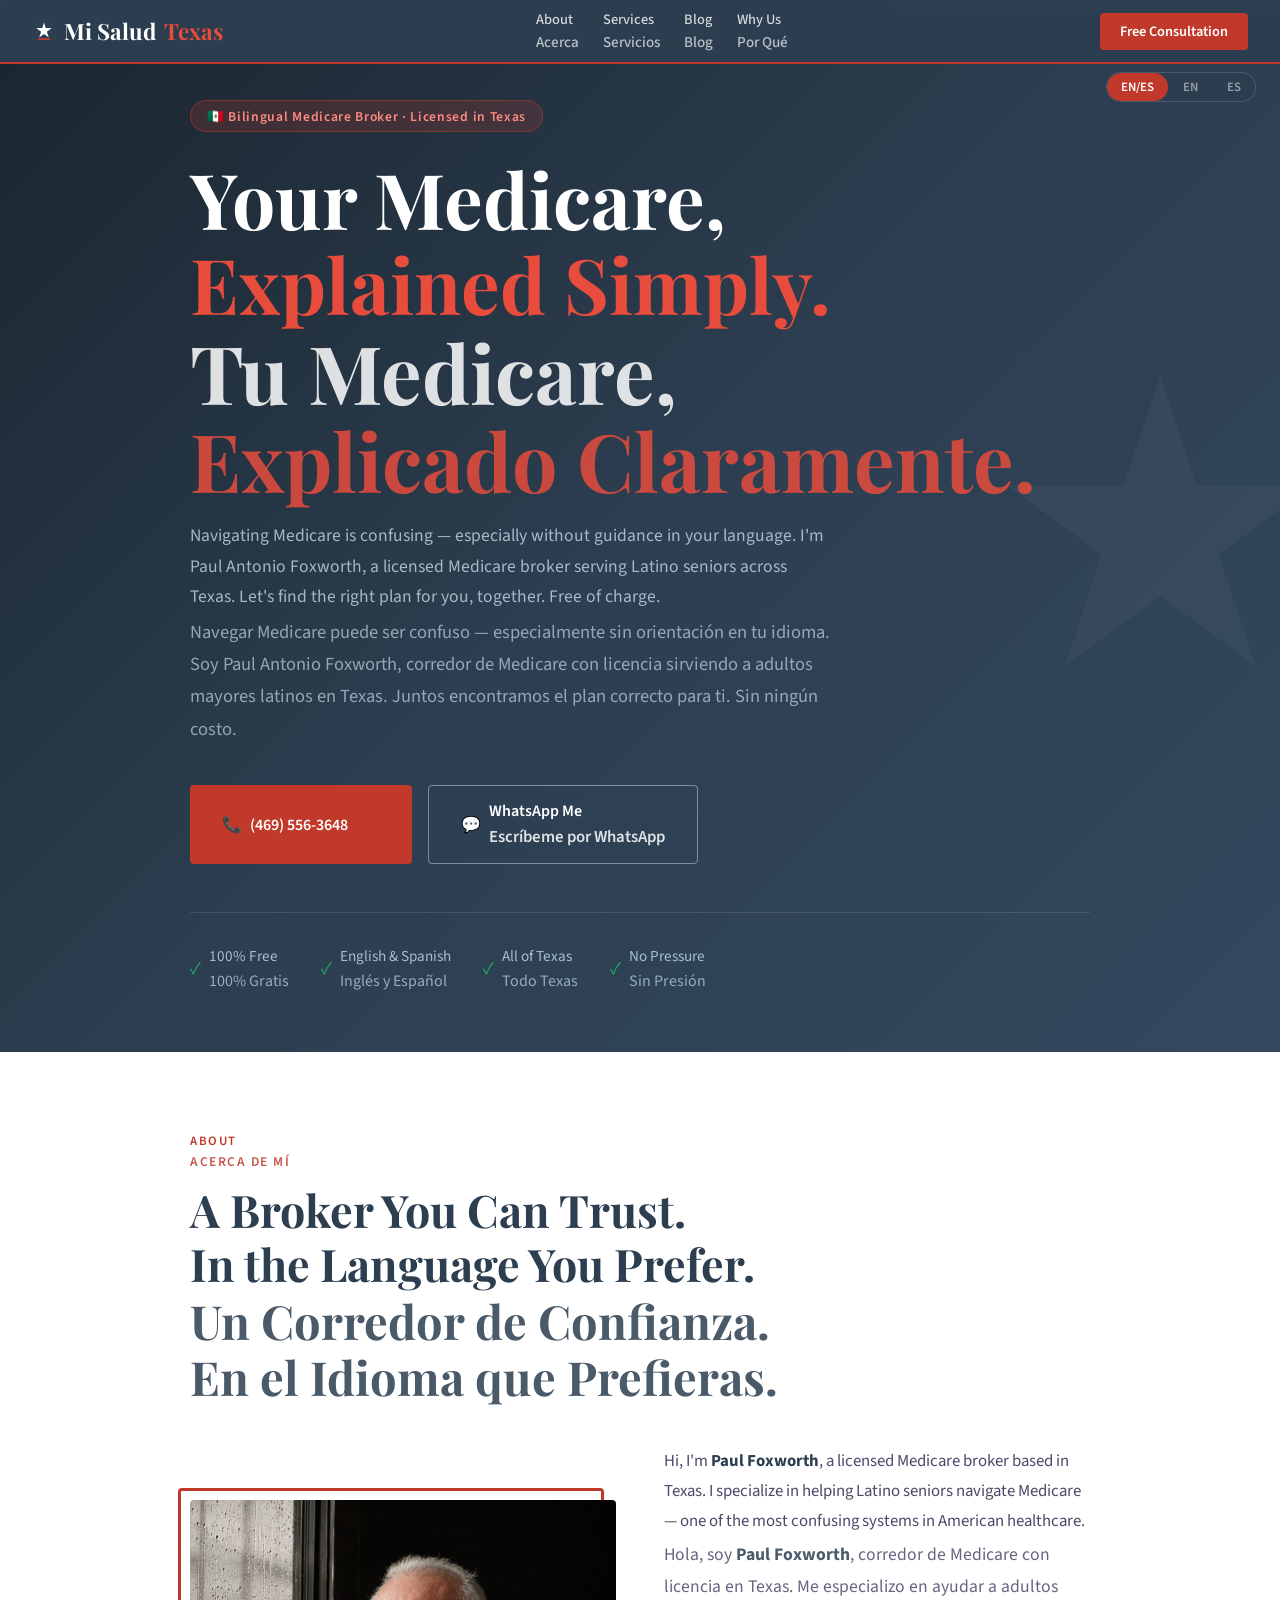
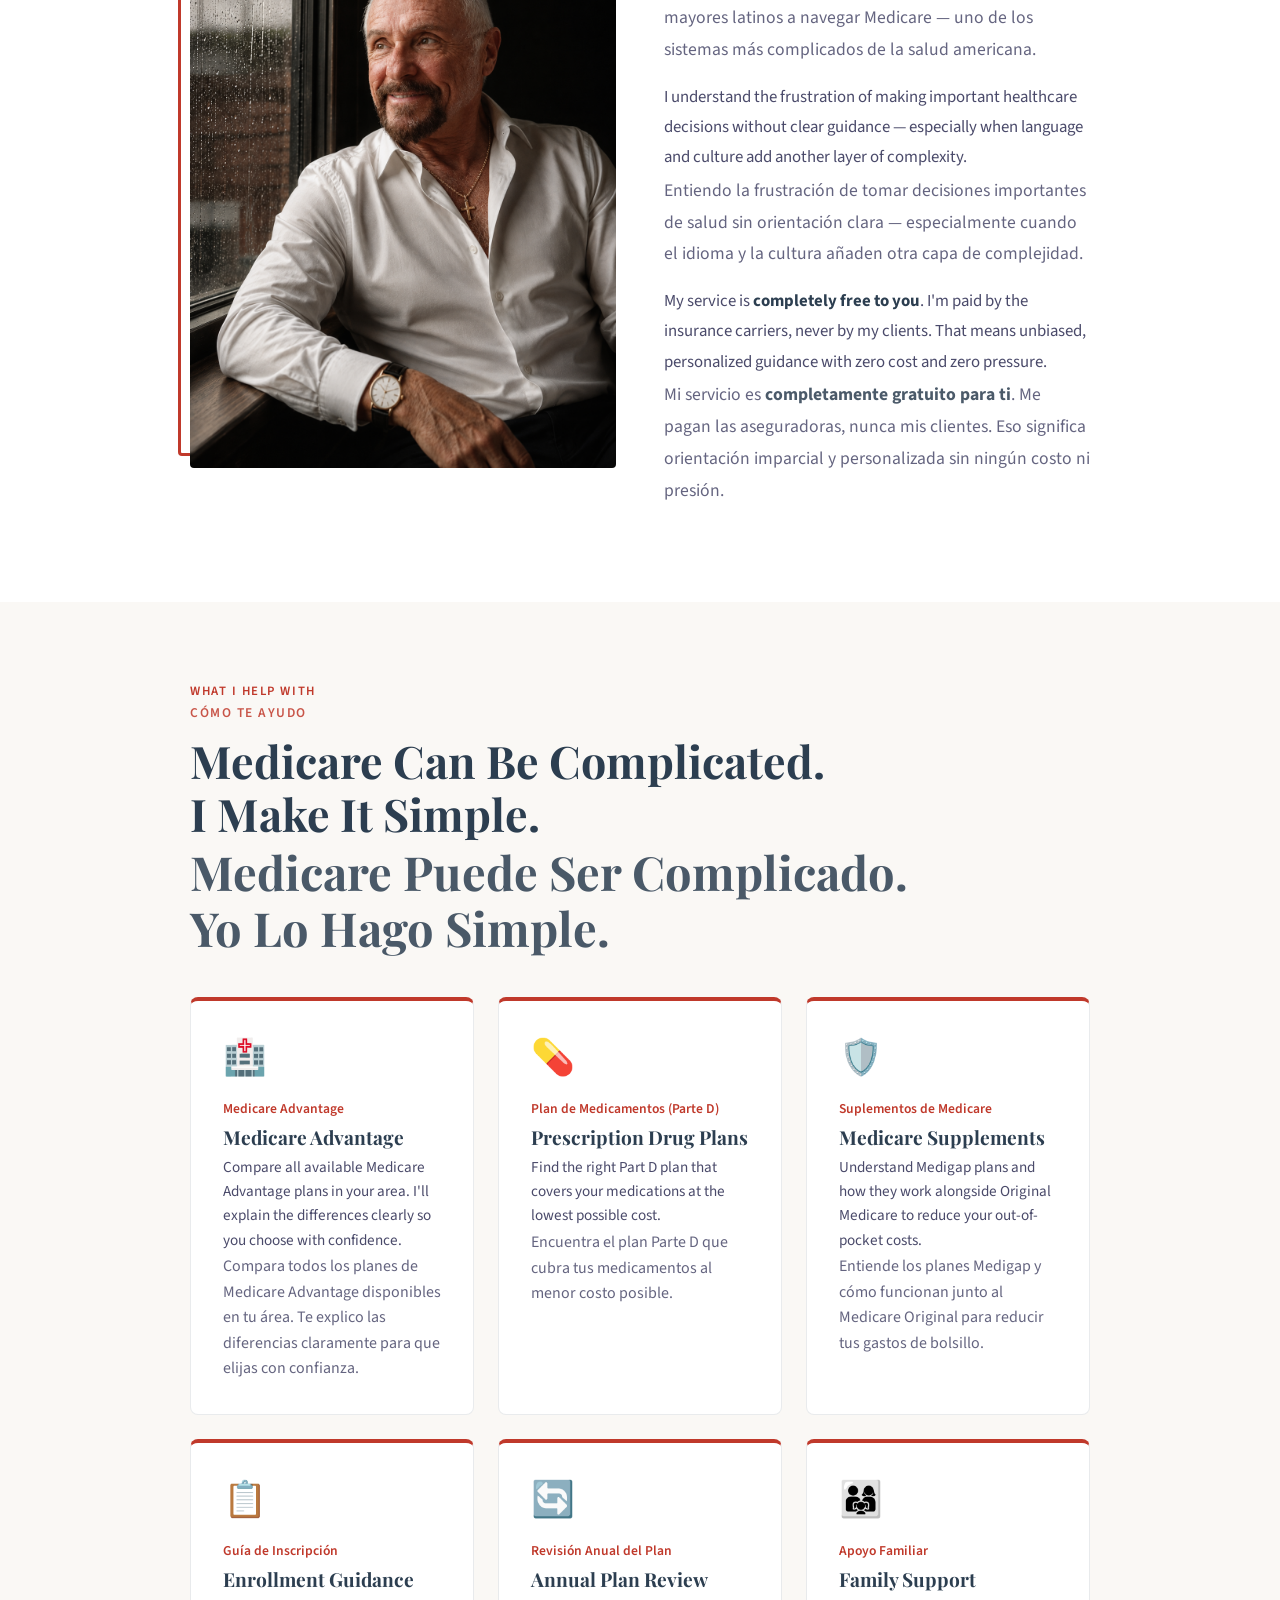
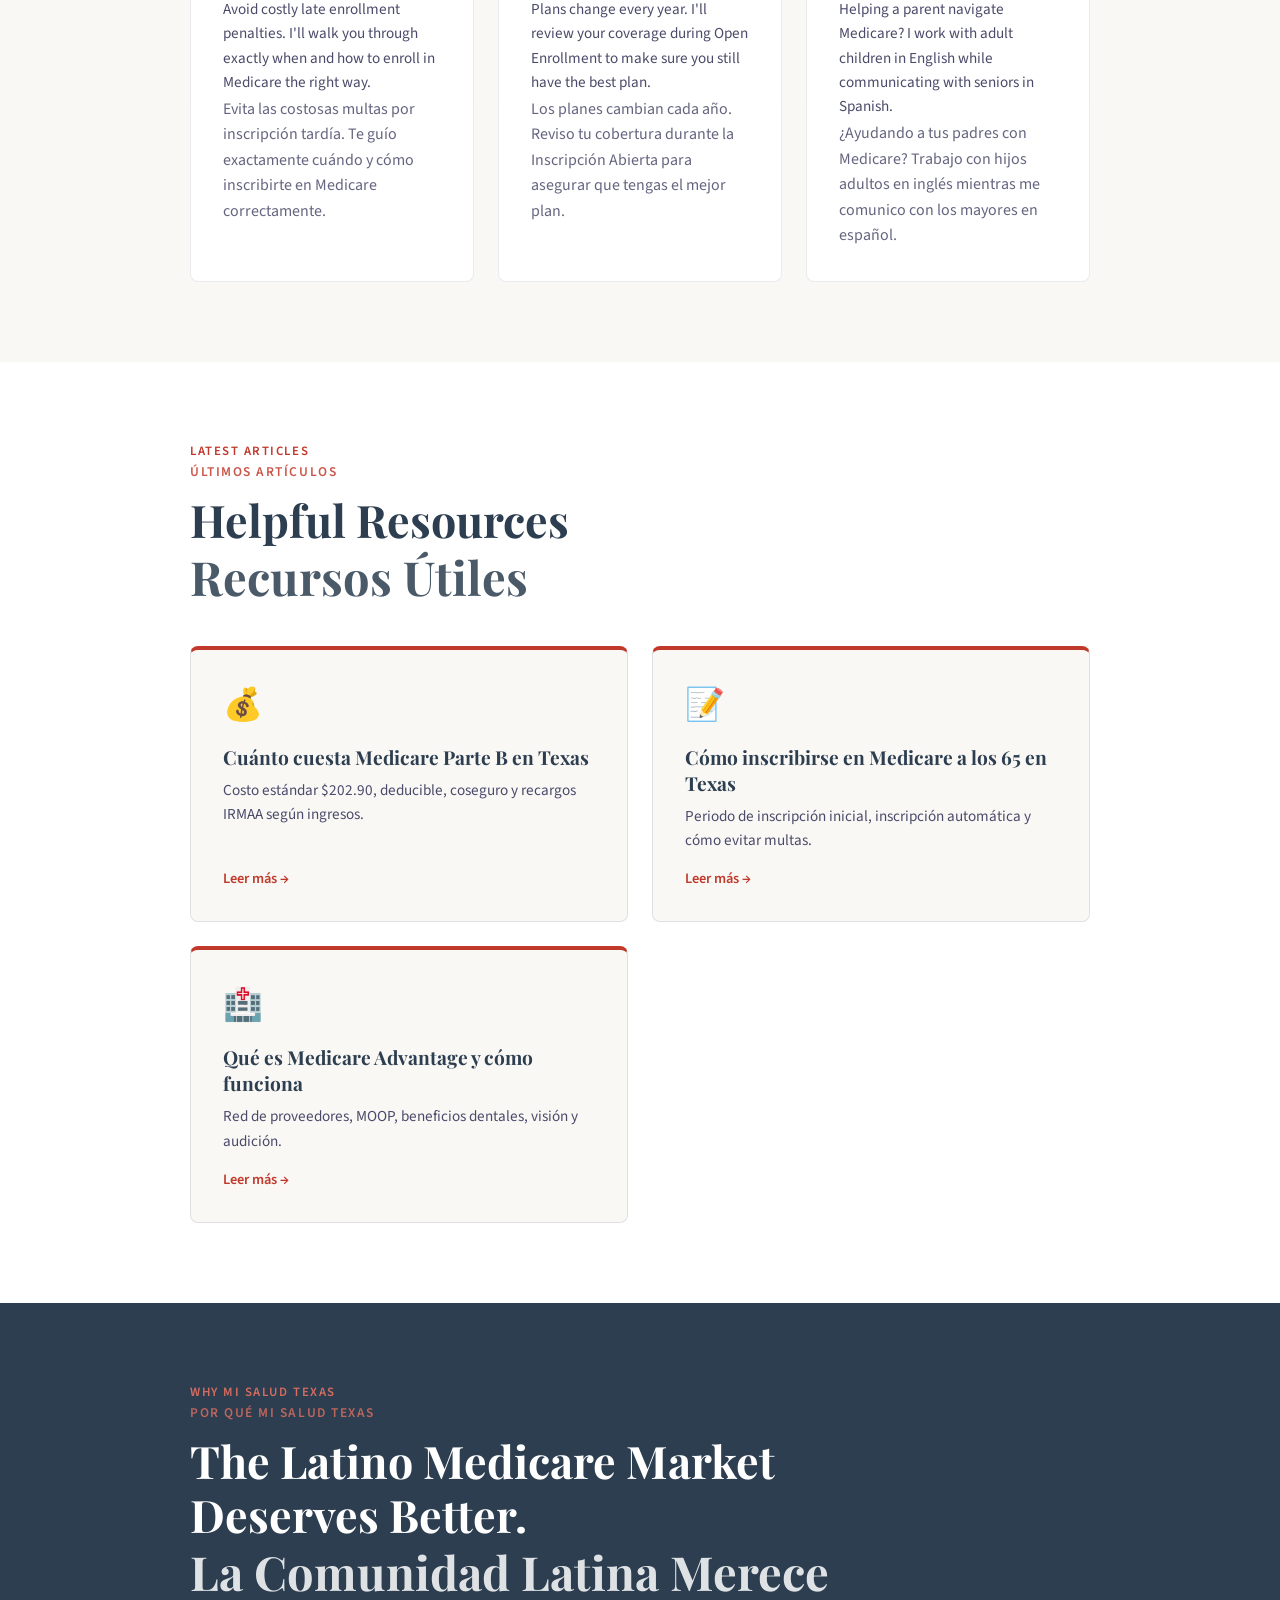
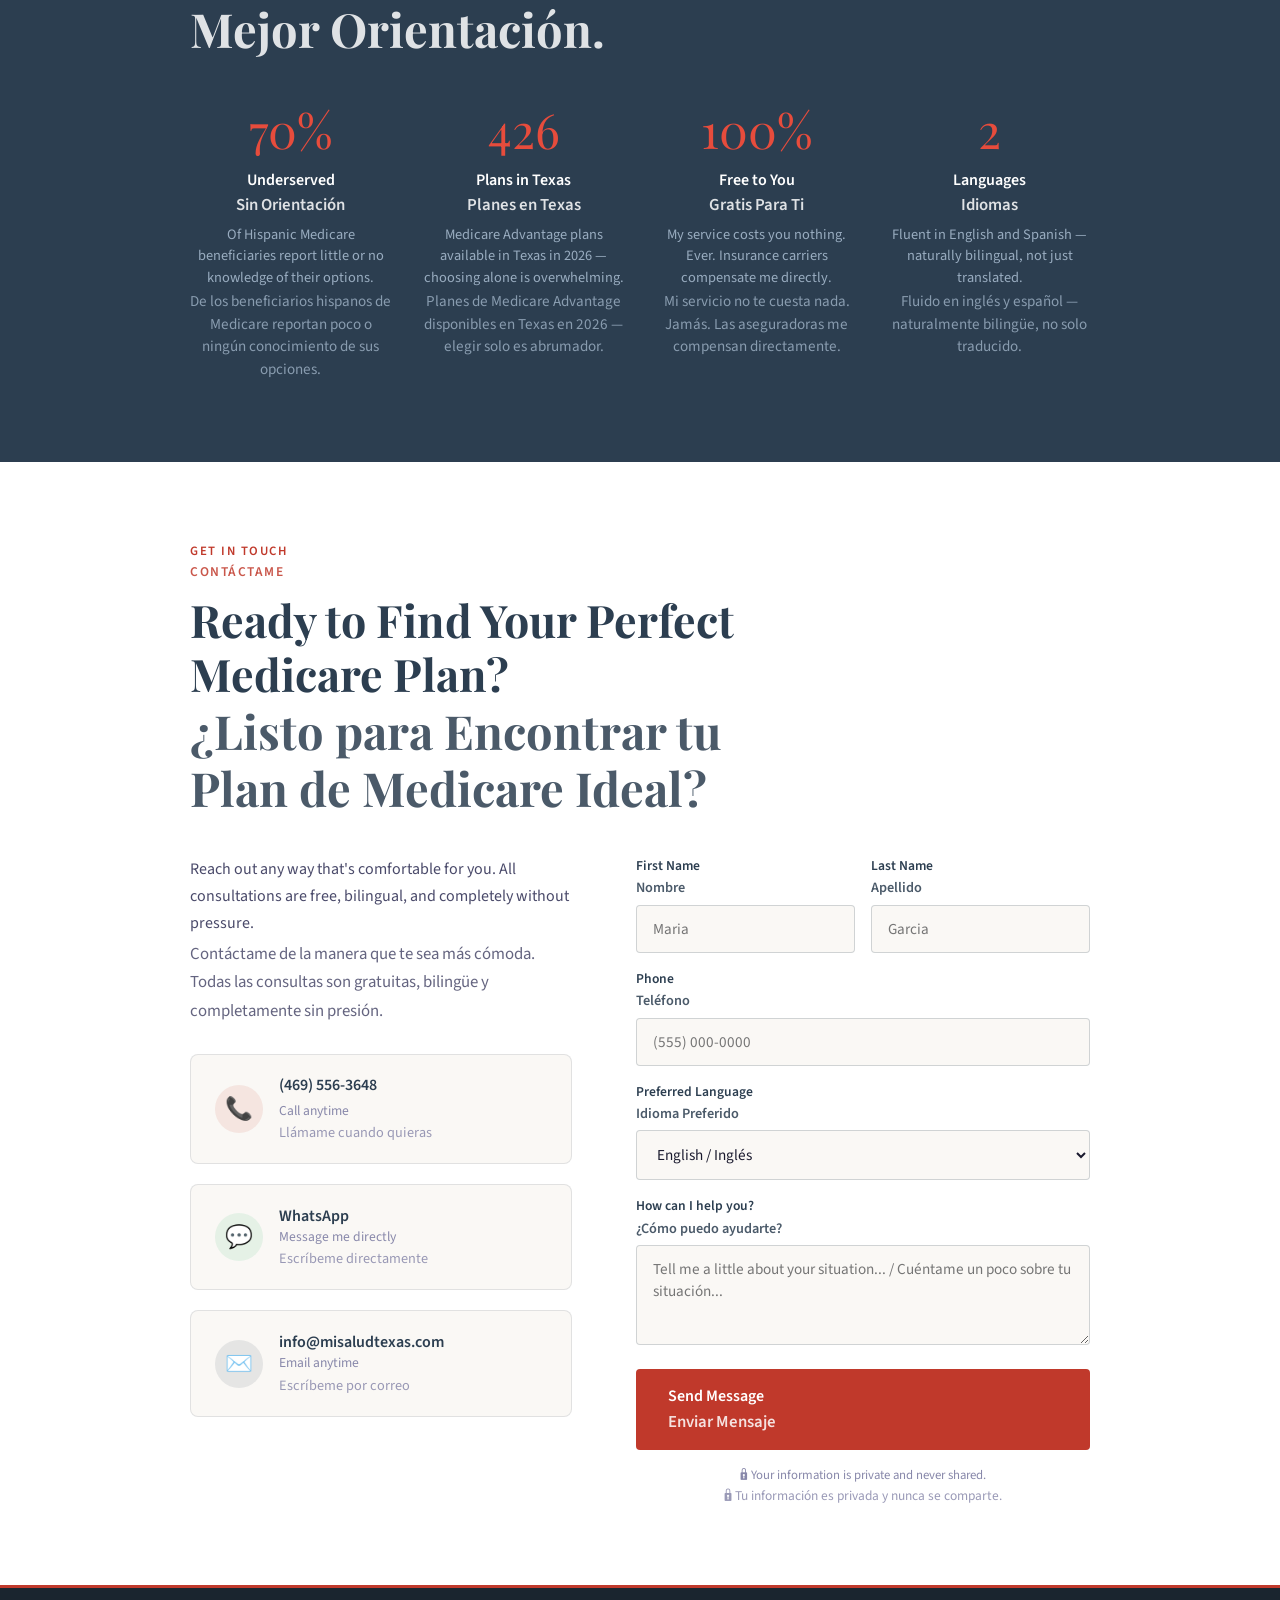
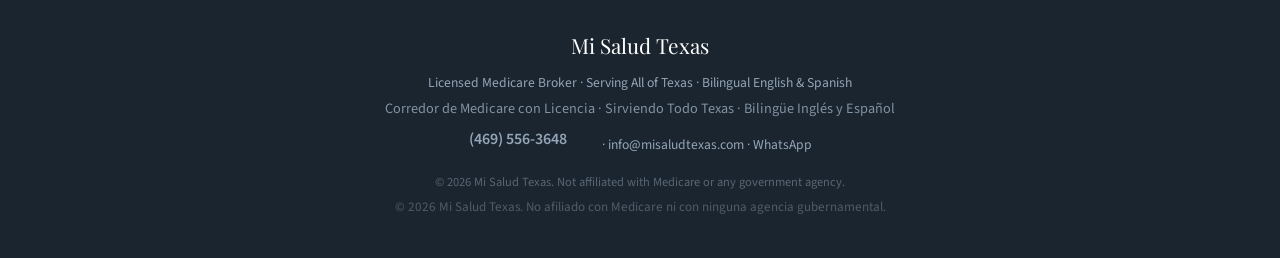
==== index.html @ 1146916f "Add files via upload" ====
<!DOCTYPE html>
<html lang="en">
<head>
<!-- Google tag (gtag.js) -->
<script async src="https://www.googletagmanager.com/gtag/js?id=G-R4K3GFSDMK"></script>
<script>
  window.dataLayer = window.dataLayer || [];
  function gtag(){dataLayer.push(arguments);}
  gtag('js', new Date());
  gtag('config', 'G-R4K3GFSDMK');
</script>
<meta charset="UTF-8"/>
<meta name="viewport" content="width=device-width, initial-scale=1.0"/>
<title>Mi Salud Texas | Licensed Medicare Broker | Bilingual</title>
<meta name="description" content="Licensed Medicare broker serving Latino seniors across Texas. Free consultations in English and Spanish. Tu guía de Medicare en Texas. Read our blog for Medicare guides."/>
<link rel="icon" type="image/svg+xml" href="data:image/svg+xml,<svg xmlns='http://www.w3.org/2000/svg' viewBox='0 0 100 100'><rect width='100' height='100' rx='20' fill='%232C3E50'/><path d='M50 15 L57 38 L82 38 L62 53 L70 77 L50 62 L30 77 L38 53 L18 38 L43 38 Z' fill='white'/><rect x='25' y='80' width='50' height='8' rx='2' fill='%23C0392B'/></svg>">
<link rel="preconnect" href="https://fonts.googleapis.com"/>
<link rel="preconnect" href="https://fonts.gstatic.com" crossorigin/>
<link href="https://fonts.googleapis.com/css2?family=Playfair+Display:wght@700;900&family=Source+Sans+3:wght@300;400;600&display=swap" rel="stylesheet"/>
<style>
  :root {
    --charcoal: #2C3E50;
    --charcoal-dark: #1a252f;
    --charcoal-mid: #34495e;
    --red: #C0392B;
    --red-light: #e74c3c;
    --cream: #FAF8F5;
    --white: #ffffff;
    --text-dark: #1a1a2e;
    --text-mid: #4a4a6a;
    --text-light: #8888aa;
    --green-check: #27ae60;
  }
  * { margin: 0; padding: 0; box-sizing: border-box; }
  html { scroll-behavior: smooth; }
  body { font-family: 'Source Sans 3', sans-serif; background: var(--cream); color: var(--text-dark); overflow-x: hidden; }

  /* LANG TOGGLE */
  .lang-toggle {
    position: fixed; top: 72px; right: 1.5rem; z-index: 99;
    display: flex; background: rgba(44,62,80,0.95); border-radius: 20px;
    overflow: hidden; border: 1px solid rgba(255,255,255,0.15);
  }
  .lang-btn {
    padding: 0.3rem 0.9rem; font-size: 0.8rem; font-weight: 600;
    cursor: pointer; border: none; background: transparent;
    color: rgba(255,255,255,0.5); transition: all 0.2s; font-family: 'Source Sans 3', sans-serif;
  }
  .lang-btn.active { background: var(--red); color: white; border-radius: 20px; }

  /* NAV */
  nav {
    position: fixed; top: 0; left: 0; right: 0; z-index: 100;
    background: rgba(44,62,80,0.97); backdrop-filter: blur(10px);
    padding: 0 2rem; display: flex; align-items: center; justify-content: space-between;
    height: 64px; border-bottom: 2px solid var(--red);
  }
  .nav-brand { font-family: 'Playfair Display', serif; color: var(--white); font-size: 1.4rem; font-weight: 700; text-decoration: none; display: flex; align-items: center; gap: 0.5rem; }
  .nav-brand span { color: var(--red-light); }
  .nav-links { display: flex; gap: 1.5rem; align-items: center; }
  .nav-link { color: rgba(255,255,255,0.8); text-decoration: none; font-size: 0.9rem; font-weight: 500; transition: color 0.2s; }
  .nav-link:hover { color: white; }
  .nav-cta { background: var(--red); color: white; padding: 0.5rem 1.25rem; border-radius: 4px; text-decoration: none; font-weight: 600; font-size: 0.9rem; transition: background 0.2s; }
  .nav-cta:hover { background: var(--red-light); }

  /* BILINGUAL PAIRS - Spanish larger & lighter */
  .bi { display: flex; flex-direction: column; gap: 0.15rem; }
  .bi .en { color: inherit; }
  .bi .es { 
    color: inherit; 
    font-style: normal; 
    font-size: 1.05em;   /* One size larger */
    opacity: 0.85;        /* One shade lighter, not too faded */
  }
  body.spanish .bi .en { display: none; }
  body.spanish .bi .es { opacity: 1; font-style: normal; font-size: 1.05em; }
  body.english .bi .es { display: none; }

  /* HERO */
  .hero {
    min-height: 100vh;
    background: linear-gradient(135deg, var(--charcoal-dark) 0%, var(--charcoal) 50%, var(--charcoal-mid) 100%);
    display: flex; align-items: center; padding: 100px 2rem 60px; position: relative; overflow: hidden;
  }
  .hero::before { content: '★'; position: absolute; font-size: 400px; color: rgba(255,255,255,0.03); right: -60px; top: 50%; transform: translateY(-50%); font-family: serif; pointer-events: none; }
  .hero::after { content: ''; position: absolute; top: 0; left: 0; right: 0; height: 4px; background: var(--red); }
  .hero-inner { max-width: 900px; margin: 0 auto; width: 100%; }
  .hero-badge { display: inline-block; background: rgba(192,57,43,0.2); border: 1px solid rgba(192,57,43,0.5); color: #ff8a80; padding: 0.35rem 1rem; border-radius: 20px; font-size: 0.85rem; font-weight: 600; letter-spacing: 0.05em; margin-bottom: 1.5rem; }
  .hero h1 { font-family: 'Playfair Display', serif; font-size: clamp(2.8rem, 6vw, 5rem); color: var(--white); line-height: 1.1; margin-bottom: 1rem; }
  .hero h1 span { color: var(--red-light); }
  .hero-desc { font-size: 1.1rem; color: rgba(200,215,230,0.8); max-width: 640px; line-height: 1.75; margin-bottom: 2.5rem; }
  .hero-actions { display: flex; gap: 1rem; flex-wrap: wrap; }
  .btn-primary { background: var(--red); color: white; padding: 0.9rem 2rem; border-radius: 4px; text-decoration: none; font-weight: 600; font-size: 1rem; transition: all 0.2s; display: inline-flex; align-items: center; gap: 0.5rem; }
  .btn-primary:hover { background: var(--red-light); transform: translateY(-2px); }
  .btn-secondary { background: transparent; color: white; padding: 0.9rem 2rem; border-radius: 4px; text-decoration: none; font-weight: 600; font-size: 1rem; border: 1.5px solid rgba(255,255,255,0.4); transition: all 0.2s; display: inline-flex; align-items: center; gap: 0.5rem; }
  .btn-secondary:hover { border-color: white; background: rgba(255,255,255,0.08); }
  .hero-trust { display: flex; gap: 2rem; flex-wrap: wrap; margin-top: 3rem; padding-top: 2rem; border-top: 1px solid rgba(255,255,255,0.1); }
  .hero-trust-item { display: flex; align-items: center; gap: 0.5rem; color: rgba(200,220,240,0.8); font-size: 0.95rem; }
  .hero-trust-item .check { color: var(--green-check); font-size: 1.1rem; }

  /* SECTIONS */
  .about { background: var(--white); padding: 5rem 2rem; }
  .services { background: var(--cream); padding: 5rem 2rem; }
  .blog { background: var(--white); padding: 5rem 2rem; }
  .why { background: var(--charcoal); padding: 5rem 2rem; color: white; }
  .contact { background: var(--white); padding: 5rem 2rem; }
  .section-inner { max-width: 900px; margin: 0 auto; }
  .section-label { font-size: 0.8rem; font-weight: 600; letter-spacing: 0.12em; color: var(--red); text-transform: uppercase; margin-bottom: 0.75rem; }
  .section-title { font-family: 'Playfair Display', serif; font-size: clamp(1.8rem, 4vw, 2.8rem); color: var(--charcoal); margin-bottom: 1.25rem; line-height: 1.2; }
  .why .section-title { color: white; }

  /* ABOUT GRID */
  .about-grid { display: grid; grid-template-columns: 1fr 1fr; gap: 3rem; margin-top: 2.5rem; align-items: center; }
  .about-photo-wrap { position: relative; }
  .about-photo-wrap::before { content: ''; position: absolute; top: -12px; left: -12px; right: 12px; bottom: 12px; border: 3px solid var(--red); border-radius: 4px; z-index: 0; }
  .about-photo { width: 100%; border-radius: 4px; display: block; position: relative; z-index: 1; object-fit: cover; }
  .about-text p { color: var(--text-mid); line-height: 1.8; font-size: 1.05rem; margin-bottom: 1rem; }
  .about-text strong { color: var(--charcoal); }

  /* SERVICES GRID */
  .services-grid { display: grid; grid-template-columns: repeat(auto-fit, minmax(260px, 1fr)); gap: 1.5rem; margin-top: 2.5rem; }
  .service-card { background: var(--white); border-radius: 8px; padding: 2rem; border: 1px solid rgba(44,62,80,0.1); border-top: 4px solid var(--red); transition: transform 0.2s, box-shadow 0.2s; }
  .service-card:hover { transform: translateY(-4px); box-shadow: 0 12px 32px rgba(44,62,80,0.12); }
  .service-icon { font-size: 2.2rem; margin-bottom: 1rem; }
  .service-card h3 { font-family: 'Playfair Display', serif; color: var(--charcoal); font-size: 1.2rem; margin-bottom: 0.3rem; }
  .service-card h3 .es-title { display: block; font-size: 0.85rem; color: var(--red); font-family: 'Source Sans 3', sans-serif; font-weight: 600; font-style: normal; margin-bottom: 0.4rem; }
  .service-card p { color: var(--text-mid); font-size: 0.95rem; line-height: 1.6; }

  /* BLOG GRID */
  .blog-grid { display: grid; grid-template-columns: repeat(auto-fit, minmax(300px, 1fr)); gap: 1.5rem; margin-top: 2.5rem; }
  .blog-card { background: var(--cream); border-radius: 8px; padding: 2rem; border: 1px solid rgba(44,62,80,0.12); border-top: 4px solid var(--red); text-decoration: none; color: var(--text-dark); transition: all 0.2s; display: flex; flex-direction: column; }
  .blog-card:hover { transform: translateY(-4px); box-shadow: 0 12px 32px rgba(44,62,80,0.12); border-top-color: var(--red-light); }
  .blog-card-icon { font-size: 2rem; margin-bottom: 1rem; }
  .blog-card h3 { font-family: 'Playfair Display', serif; color: var(--charcoal); font-size: 1.2rem; margin-bottom: 0.5rem; }
  .blog-card p { color: var(--text-mid); font-size: 0.95rem; line-height: 1.6; flex-grow: 1; }
  .blog-read-more { color: var(--red); font-weight: 600; font-size: 0.9rem; margin-top: 1rem; }

  /* WHY GRID */
  .why-grid { display: grid; grid-template-columns: repeat(auto-fit, minmax(200px, 1fr)); gap: 2rem; margin-top: 2.5rem; }
  .why-item { text-align: center; }
  .why-num { font-family: 'Playfair Display', serif; font-size: 3rem; color: var(--red-light); display: block; margin-bottom: 0.5rem; }
  .why-item h4 { font-size: 1rem; font-weight: 600; margin-bottom: 0.4rem; }
  .why-item p { font-size: 0.9rem; color: rgba(200,220,240,0.7); line-height: 1.5; }

  /* CONTACT */
  .contact-grid { display: grid; grid-template-columns: 1fr 1fr; gap: 4rem; margin-top: 2.5rem; align-items: start; }
  .contact-methods { display: flex; flex-direction: column; gap: 1.25rem; }
  .contact-method { display: flex; align-items: center; gap: 1rem; padding: 1.25rem 1.5rem; border-radius: 8px; border: 1px solid rgba(44,62,80,0.12); text-decoration: none; color: var(--text-dark); transition: all 0.2s; background: var(--cream); }
  .contact-method:hover { border-color: var(--red); background: white; transform: translateX(4px); }
  .contact-method-icon { width: 48px; height: 48px; border-radius: 50%; display: flex; align-items: center; justify-content: center; font-size: 1.4rem; flex-shrink: 0; }
  .icon-phone { background: rgba(192,57,43,0.1); }
  .icon-whatsapp { background: rgba(39,174,96,0.1); }
  .icon-email { background: rgba(44,62,80,0.1); }
  .contact-method-text strong { display: block; font-weight: 600; font-size: 1rem; color: var(--charcoal); }
  .contact-method-text span { font-size: 0.85rem; color: var(--text-light); }
  .contact-form { display: flex; flex-direction: column; gap: 1rem; }
  .form-row { display: grid; grid-template-columns: 1fr 1fr; gap: 1rem; }
  .form-group { display: flex; flex-direction: column; gap: 0.4rem; }
  .form-group label { font-size: 0.85rem; font-weight: 600; color: var(--charcoal); }
  .form-group input, .form-group select, .form-group textarea { padding: 0.75rem 1rem; border: 1.5px solid rgba(44,62,80,0.2); border-radius: 4px; font-family: 'Source Sans 3', sans-serif; font-size: 0.95rem; color: var(--text-dark); background: var(--cream); transition: border-color 0.2s; outline: none; }
  .form-group input:focus, .form-group select:focus, .form-group textarea:focus { border-color: var(--red); background: white; }
  .form-group textarea { resize: vertical; min-height: 100px; }
  .form-submit { background: var(--red); color: white; border: none; padding: 1rem 2rem; border-radius: 4px; font-family: 'Source Sans 3', sans-serif; font-size: 1rem; font-weight: 600; cursor: pointer; transition: background 0.2s; margin-top: 0.5rem; }
  .form-submit:hover { background: var(--red-light); }
  .form-note { font-size: 0.8rem; color: var(--text-light); text-align: center; }

  /* FOOTER */
  footer { background: var(--charcoal-dark); color: rgba(200,220,240,0.7); padding: 2.5rem 2rem; text-align: center; border-top: 3px solid var(--red); }
  footer .brand { font-family: 'Playfair Display', serif; color: white; font-size: 1.3rem; margin-bottom: 0.5rem; }
  footer p { font-size: 0.85rem; line-height: 1.7; }
  footer a { color: rgba(200,220,240,0.7); text-decoration: none; }
  footer a:hover { color: white; }

  @media (max-width: 680px) {
    .about-grid, .contact-grid { grid-template-columns: 1fr; }
    .form-row { grid-template-columns: 1fr; }
    .hero-trust { gap: 1rem; }
  }
</style>
</head>
<body class="bilingual">

<nav>
  <a href="#" class="nav-brand">
    <svg width="24" height="24" viewBox="0 0 100 100" fill="none" xmlns="http://www.w3.org/2000/svg">
      <rect width="100" height="100" rx="20" fill="#2C3E50"/>
      <path d="M50 15 L57 38 L82 38 L62 53 L70 77 L50 62 L30 77 L38 53 L18 38 L43 38 Z" fill="white"/>
      <rect x="25" y="80" width="50" height="8" rx="2" fill="#C0392B"/>
    </svg>
    Mi Salud <span>Texas</span>
  </a>
  <div class="nav-links">
    <a href="#about" class="nav-link"><span class="bi"><span class="en">About</span><span class="es">Acerca</span></span></a>
    <a href="#services" class="nav-link"><span class="bi"><span class="en">Services</span><span class="es">Servicios</span></span></a>
    <a href="#blog" class="nav-link"><span class="bi"><span class="en">Blog</span><span class="es">Blog</span></span></a>
    <a href="#why" class="nav-link"><span class="bi"><span class="en">Why Us</span><span class="es">Por Qué</span></span></a>
  </div>
  <a href="#contact" class="nav-cta">
    <span class="en">Free Consultation</span>
    <span class="es" style="display:none">Consulta Gratis</span>
  </a>
</nav>

<div class="lang-toggle">
  <button class="lang-btn active" onclick="setLang('bilingual')">EN/ES</button>
  <button class="lang-btn" onclick="setLang('english')">EN</button>
  <button class="lang-btn" onclick="setLang('spanish')">ES</button>
</div>

<!-- HERO -->
<section class="hero" id="home">
  <div class="hero-inner">
    <div class="hero-badge">🇲🇽 Bilingual Medicare Broker · Licensed in Texas</div>
    <h1>
      <div class="bi">
        <span class="en">Your Medicare,<br/><span style="color:var(--red-light)">Explained Simply.</span></span>
        <span class="es">Tu Medicare,<br/><span style="color:var(--red-light)">Explicado Claramente.</span></span>
      </div>
    </h1>
    <p class="hero-desc bi">
      <span class="en">Navigating Medicare is confusing — especially without guidance in your language. I'm Paul Antonio Foxworth, a licensed Medicare broker serving Latino seniors across Texas. Let's find the right plan for you, together. Free of charge.</span>
      <span class="es">Navegar Medicare puede ser confuso — especialmente sin orientación en tu idioma. Soy Paul Antonio Foxworth, corredor de Medicare con licencia sirviendo a adultos mayores latinos en Texas. Juntos encontramos el plan correcto para ti. Sin ningún costo.</span>
    </p>
    <div class="hero-actions">
      <a href="tel:+14695563648" class="btn-primary" aria-label="Call (469) 556-3648">
        📞 <svg width="130" height="20" viewBox="0 0 130 20" xmlns="http://www.w3.org/2000/svg"><text x="0" y="15" font-family="Source Sans 3, sans-serif" font-size="16" font-weight="600" fill="#FFFFFF">(469) 556-3648</text></svg>
      </a>
      <a href="https://wa.me/14695563648" class="btn-secondary" target="_blank">
        💬 <span class="bi"><span class="en">WhatsApp Me</span><span class="es">Escríbeme por WhatsApp</span></span>
      </a>
    </div>
    <div class="hero-trust">
      <div class="hero-trust-item"><span class="check">✓</span> <span class="bi"><span class="en">100% Free</span><span class="es">100% Gratis</span></span></div>
      <div class="hero-trust-item"><span class="check">✓</span> <span class="bi"><span class="en">English & Spanish</span><span class="es">Inglés y Español</span></span></div>
      <div class="hero-trust-item"><span class="check">✓</span> <span class="bi"><span class="en">All of Texas</span><span class="es">Todo Texas</span></span></div>
      <div class="hero-trust-item"><span class="check">✓</span> <span class="bi"><span class="en">No Pressure</span><span class="es">Sin Presión</span></span></div>
    </div>
  </div>
</section>

<!-- ABOUT -->
<section class="about" id="about">
  <div class="section-inner">
    <p class="section-label bi"><span class="en">About</span><span class="es">Acerca de Mí</span></p>
    <h2 class="section-title bi">
      <span class="en">A Broker You Can Trust.<br/>In the Language You Prefer.</span>
      <span class="es">Un Corredor de Confianza.<br/>En el Idioma que Prefieras.</span>
    </h2>
    <div class="about-grid">
      <div class="about-photo-wrap">
        <img src="profile2.png" alt="Paul Foxworth — Licensed Medicare Broker, Mi Salud Texas" class="about-photo"/>
      </div>
      <div class="about-text">
        <p class="bi">
          <span class="en">Hi, I'm <strong>Paul Foxworth</strong>, a licensed Medicare broker based in Texas. I specialize in helping Latino seniors navigate Medicare — one of the most confusing systems in American healthcare.</span>
          <span class="es">Hola, soy <strong>Paul Foxworth</strong>, corredor de Medicare con licencia en Texas. Me especializo en ayudar a adultos mayores latinos a navegar Medicare — uno de los sistemas más complicados de la salud americana.</span>
        </p>
        <p class="bi">
          <span class="en">I understand the frustration of making important healthcare decisions without clear guidance — especially when language and culture add another layer of complexity.</span>
          <span class="es">Entiendo la frustración de tomar decisiones importantes de salud sin orientación clara — especialmente cuando el idioma y la cultura añaden otra capa de complejidad.</span>
        </p>
        <p class="bi">
          <span class="en">My service is <strong>completely free to you</strong>. I'm paid by the insurance carriers, never by my clients. That means unbiased, personalized guidance with zero cost and zero pressure.</span>
          <span class="es">Mi servicio es <strong>completamente gratuito para ti</strong>. Me pagan las aseguradoras, nunca mis clientes. Eso significa orientación imparcial y personalizada sin ningún costo ni presión.</span>
        </p>
      </div>
    </div>
  </div>
</section>

<!-- SERVICES -->
<section class="services" id="services">
  <div class="section-inner">
    <p class="section-label bi"><span class="en">What I Help With</span><span class="es">Cómo Te Ayudo</span></p>
    <h2 class="section-title bi">
      <span class="en">Medicare Can Be Complicated.<br/>I Make It Simple.</span>
      <span class="es">Medicare Puede Ser Complicado.<br/>Yo Lo Hago Simple.</span>
    </h2>
    <div class="services-grid">
      <div class="service-card">
        <div class="service-icon">🏥</div>
        <h3><span class="es-title">Medicare Advantage</span>Medicare Advantage</h3>
        <p class="bi">
          <span class="en">Compare all available Medicare Advantage plans in your area. I'll explain the differences clearly so you choose with confidence.</span>
          <span class="es">Compara todos los planes de Medicare Advantage disponibles en tu área. Te explico las diferencias claramente para que elijas con confianza.</span>
        </p>
      </div>
      <div class="service-card">
        <div class="service-icon">💊</div>
        <h3><span class="es-title">Plan de Medicamentos (Parte D)</span>Prescription Drug Plans</h3>
        <p class="bi">
          <span class="en">Find the right Part D plan that covers your medications at the lowest possible cost.</span>
          <span class="es">Encuentra el plan Parte D que cubra tus medicamentos al menor costo posible.</span>
        </p>
      </div>
      <div class="service-card">
        <div class="service-icon">🛡️</div>
        <h3><span class="es-title">Suplementos de Medicare</span>Medicare Supplements</h3>
        <p class="bi">
          <span class="en">Understand Medigap plans and how they work alongside Original Medicare to reduce your out-of-pocket costs.</span>
          <span class="es">Entiende los planes Medigap y cómo funcionan junto al Medicare Original para reducir tus gastos de bolsillo.</span>
        </p>
      </div>
      <div class="service-card">
        <div class="service-icon">📋</div>
        <h3><span class="es-title">Guía de Inscripción</span>Enrollment Guidance</h3>
        <p class="bi">
          <span class="en">Avoid costly late enrollment penalties. I'll walk you through exactly when and how to enroll in Medicare the right way.</span>
          <span class="es">Evita las costosas multas por inscripción tardía. Te guío exactamente cuándo y cómo inscribirte en Medicare correctamente.</span>
        </p>
      </div>
      <div class="service-card">
        <div class="service-icon">🔄</div>
        <h3><span class="es-title">Revisión Anual del Plan</span>Annual Plan Review</h3>
        <p class="bi">
          <span class="en">Plans change every year. I'll review your coverage during Open Enrollment to make sure you still have the best plan.</span>
          <span class="es">Los planes cambian cada año. Reviso tu cobertura durante la Inscripción Abierta para asegurar que tengas el mejor plan.</span>
        </p>
      </div>
      <div class="service-card">
        <div class="service-icon">👨‍👩‍👧</div>
        <h3><span class="es-title">Apoyo Familiar</span>Family Support</h3>
        <p class="bi">
          <span class="en">Helping a parent navigate Medicare? I work with adult children in English while communicating with seniors in Spanish.</span>
          <span class="es">¿Ayudando a tus padres con Medicare? Trabajo con hijos adultos en inglés mientras me comunico con los mayores en español.</span>
        </p>
      </div>
    </div>
  </div>
</section>

<!-- BLOG -->
<section class="blog" id="blog">
  <div class="section-inner">
    <p class="section-label bi">
      <span class="en">Latest Articles</span>
      <span class="es">Últimos Artículos</span>
    </p>
    <h2 class="section-title bi">
      <span class="en">Helpful Resources</span>
      <span class="es">Recursos Útiles</span>
    </h2>
    <div class="blog-grid">
      <a href="blog-costo-medicare-parte-b-texas.html" class="blog-card">
        <div class="blog-card-icon">💰</div>
        <h3>Cuánto cuesta Medicare Parte B en Texas</h3>
        <p>Costo estándar $202.90, deducible, coseguro y recargos IRMAA según ingresos.</p>
        <span class="blog-read-more">Leer más →</span>
      </a>
      <a href="blog-inscripcion-medicare-65-texas.html" class="blog-card">
        <div class="blog-card-icon">📝</div>
        <h3>Cómo inscribirse en Medicare a los 65 en Texas</h3>
        <p>Periodo de inscripción inicial, inscripción automática y cómo evitar multas.</p>
        <span class="blog-read-more">Leer más →</span>
      </a>
      <a href="blog-medicare-advantage-como-funciona.html" class="blog-card">
        <div class="blog-card-icon">🏥</div>
        <h3>Qué es Medicare Advantage y cómo funciona</h3>
        <p>Red de proveedores, MOOP, beneficios dentales, visión y audición.</p>
        <span class="blog-read-more">Leer más →</span>
      </a>
    </div>
  </div>
</section>

<!-- WHY -->
<section class="why" id="why">
  <div class="section-inner">
    <p class="section-label" style="color:rgba(255,120,100,0.8)" >
      <span class="bi"><span class="en">Why Mi Salud Texas</span><span class="es">Por Qué Mi Salud Texas</span></span>
    </p>
    <h2 class="section-title bi">
      <span class="en">The Latino Medicare Market<br/>Deserves Better.</span>
      <span class="es">La Comunidad Latina Merece<br/>Mejor Orientación.</span>
    </h2>
    <div class="why-grid">
      <div class="why-item">
        <span class="why-num">70%</span>
        <h4 class="bi"><span class="en">Underserved</span><span class="es">Sin Orientación</span></h4>
        <p class="bi"><span class="en">Of Hispanic Medicare beneficiaries report little or no knowledge of their options.</span><span class="es">De los beneficiarios hispanos de Medicare reportan poco o ningún conocimiento de sus opciones.</span></p>
      </div>
      <div class="why-item">
        <span class="why-num">426</span>
        <h4 class="bi"><span class="en">Plans in Texas</span><span class="es">Planes en Texas</span></h4>
        <p class="bi"><span class="en">Medicare Advantage plans available in Texas in 2026 — choosing alone is overwhelming.</span><span class="es">Planes de Medicare Advantage disponibles en Texas en 2026 — elegir solo es abrumador.</span></p>
      </div>
      <div class="why-item">
        <span class="why-num">100%</span>
        <h4 class="bi"><span class="en">Free to You</span><span class="es">Gratis Para Ti</span></h4>
        <p class="bi"><span class="en">My service costs you nothing. Ever. Insurance carriers compensate me directly.</span><span class="es">Mi servicio no te cuesta nada. Jamás. Las aseguradoras me compensan directamente.</span></p>
      </div>
      <div class="why-item">
        <span class="why-num">2</span>
        <h4 class="bi"><span class="en">Languages</span><span class="es">Idiomas</span></h4>
        <p class="bi"><span class="en">Fluent in English and Spanish — naturally bilingual, not just translated.</span><span class="es">Fluido en inglés y español — naturalmente bilingüe, no solo traducido.</span></p>
      </div>
    </div>
  </div>
</section>

<!-- CONTACT -->
<section class="contact" id="contact">
  <div class="section-inner">
    <p class="section-label bi"><span class="en">Get In Touch</span><span class="es">Contáctame</span></p>
    <h2 class="section-title bi">
      <span class="en">Ready to Find Your Perfect<br/>Medicare Plan?</span>
      <span class="es">¿Listo para Encontrar tu<br/>Plan de Medicare Ideal?</span>
    </h2>
    <div class="contact-grid">
      <div>
        <p style="color:var(--text-mid);line-height:1.7;margin-bottom:1.75rem" class="bi">
          <span class="en">Reach out any way that's comfortable for you. All consultations are free, bilingual, and completely without pressure.</span>
          <span class="es">Contáctame de la manera que te sea más cómoda. Todas las consultas son gratuitas, bilingüe y completamente sin presión.</span>
        </p>
        <div class="contact-methods">
          <a href="tel:+14695563648" class="contact-method" aria-label="Call (469) 556-3648">
            <div class="contact-method-icon icon-phone">📞</div>
            <div class="contact-method-text">
              <strong>
                <svg width="130" height="20" viewBox="0 0 130 20" xmlns="http://www.w3.org/2000/svg"><text x="0" y="15" font-family="Source Sans 3, sans-serif" font-size="16" font-weight="600" fill="#2C3E50">(469) 556-3648</text></svg>
              </strong>
              <span class="bi"><span class="en">Call anytime</span><span class="es">Llámame cuando quieras</span></span>
            </div>
          </a>
          <a href="https://wa.me/14695563648" class="contact-method" target="_blank">
            <div class="contact-method-icon icon-whatsapp">💬</div>
            <div class="contact-method-text">
              <strong>WhatsApp</strong>
              <span class="bi"><span class="en">Message me directly</span><span class="es">Escríbeme directamente</span></span>
            </div>
          </a>
          <a href="mailto:info@misaludtexas.com" class="contact-method">
            <div class="contact-method-icon icon-email">✉️</div>
            <div class="contact-method-text">
              <strong>info@misaludtexas.com</strong>
              <span class="bi"><span class="en">Email anytime</span><span class="es">Escríbeme por correo</span></span>
            </div>
          </a>
        </div>
      </div>
      <div>
        <form class="contact-form" onsubmit="handleSubmit(event)">
          <div class="form-row">
            <div class="form-group">
              <label class="bi"><span class="en">First Name</span><span class="es">Nombre</span></label>
              <input type="text" placeholder="Maria" required/>
            </div>
            <div class="form-group">
              <label class="bi"><span class="en">Last Name</span><span class="es">Apellido</span></label>
              <input type="text" placeholder="Garcia" required/>
            </div>
          </div>
          <div class="form-group">
            <label class="bi"><span class="en">Phone</span><span class="es">Teléfono</span></label>
            <input type="tel" placeholder="(555) 000-0000" required/>
          </div>
          <div class="form-group">
            <label class="bi"><span class="en">Preferred Language</span><span class="es">Idioma Preferido</span></label>
            <select>
              <option value="english">English / Inglés</option>
              <option value="spanish">Español / Spanish</option>
              <option value="both">Both / Los dos</option>
            </select>
          </div>
          <div class="form-group">
            <label class="bi"><span class="en">How can I help you?</span><span class="es">¿Cómo puedo ayudarte?</span></label>
            <textarea class="bi" placeholder="Tell me a little about your situation... / Cuéntame un poco sobre tu situación..."></textarea>
          </div>
          <button type="submit" class="form-submit bi">
            <span class="en">Send Message</span>
            <span class="es">Enviar Mensaje</span>
          </button>
          <p class="form-note bi">
            <span class="en">🔒 Your information is private and never shared.</span>
            <span class="es">🔒 Tu información es privada y nunca se comparte.</span>
          </p>
        </form>
      </div>
    </div>
  </div>
</section>

<footer>
  <p class="brand">Mi Salud Texas</p>
  <p class="bi">
    <span class="en">Licensed Medicare Broker · Serving All of Texas · Bilingual English & Spanish</span>
    <span class="es">Corredor de Medicare con Licencia · Sirviendo Todo Texas · Bilingüe Inglés y Español</span>
  </p>
  <p style="margin-top:0.5rem">
    <a href="tel:+14695563648" aria-label="Call (469) 556-3648">
      <svg width="130" height="20" viewBox="0 0 130 20" xmlns="http://www.w3.org/2000/svg"><text x="0" y="15" font-family="Source Sans 3, sans-serif" font-size="16" font-weight="600" fill="rgba(200,220,240,0.7)">(469) 556-3648</text></svg>
    </a> ·
    <a href="mailto:info@misaludtexas.com">info@misaludtexas.com</a> ·
    <a href="https://wa.me/14695563648" target="_blank">WhatsApp</a>
  </p>
  <p style="margin-top:1rem;font-size:0.78rem;opacity:0.5" class="bi">
    <span class="en">© 2026 Mi Salud Texas. Not affiliated with Medicare or any government agency.</span>
    <span class="es">© 2026 Mi Salud Texas. No afiliado con Medicare ni con ninguna agencia gubernamental.</span>
  </p>
</footer>

<script>
function setLang(lang) {
  document.body.className = lang;
  document.querySelectorAll('.lang-btn').forEach(btn => btn.classList.remove('active'));
  const map = { bilingual: 0, english: 1, spanish: 2 };
  document.querySelectorAll('.lang-btn')[map[lang]].classList.add('active');
  const navCta = document.querySelector('.nav-cta');
  if (lang === 'spanish') {
    navCta.querySelector('.en').style.display = 'none';
    navCta.querySelector('.es').style.display = 'inline';
  } else if (lang === 'english') {
    navCta.querySelector('.en').style.display = 'inline';
    navCta.querySelector('.es').style.display = 'none';
  } else {
    navCta.querySelector('.en').style.display = 'inline';
    navCta.querySelector('.es').style.display = 'none';
  }
}
function handleSubmit(e) {
  e.preventDefault();
  const btn = e.target.querySelector('.form-submit');
  btn.textContent = '✓ Sent! · ¡Enviado!';
  btn.style.background = '#27ae60';
  btn.disabled = true;
}
</script>
</body>
</html>
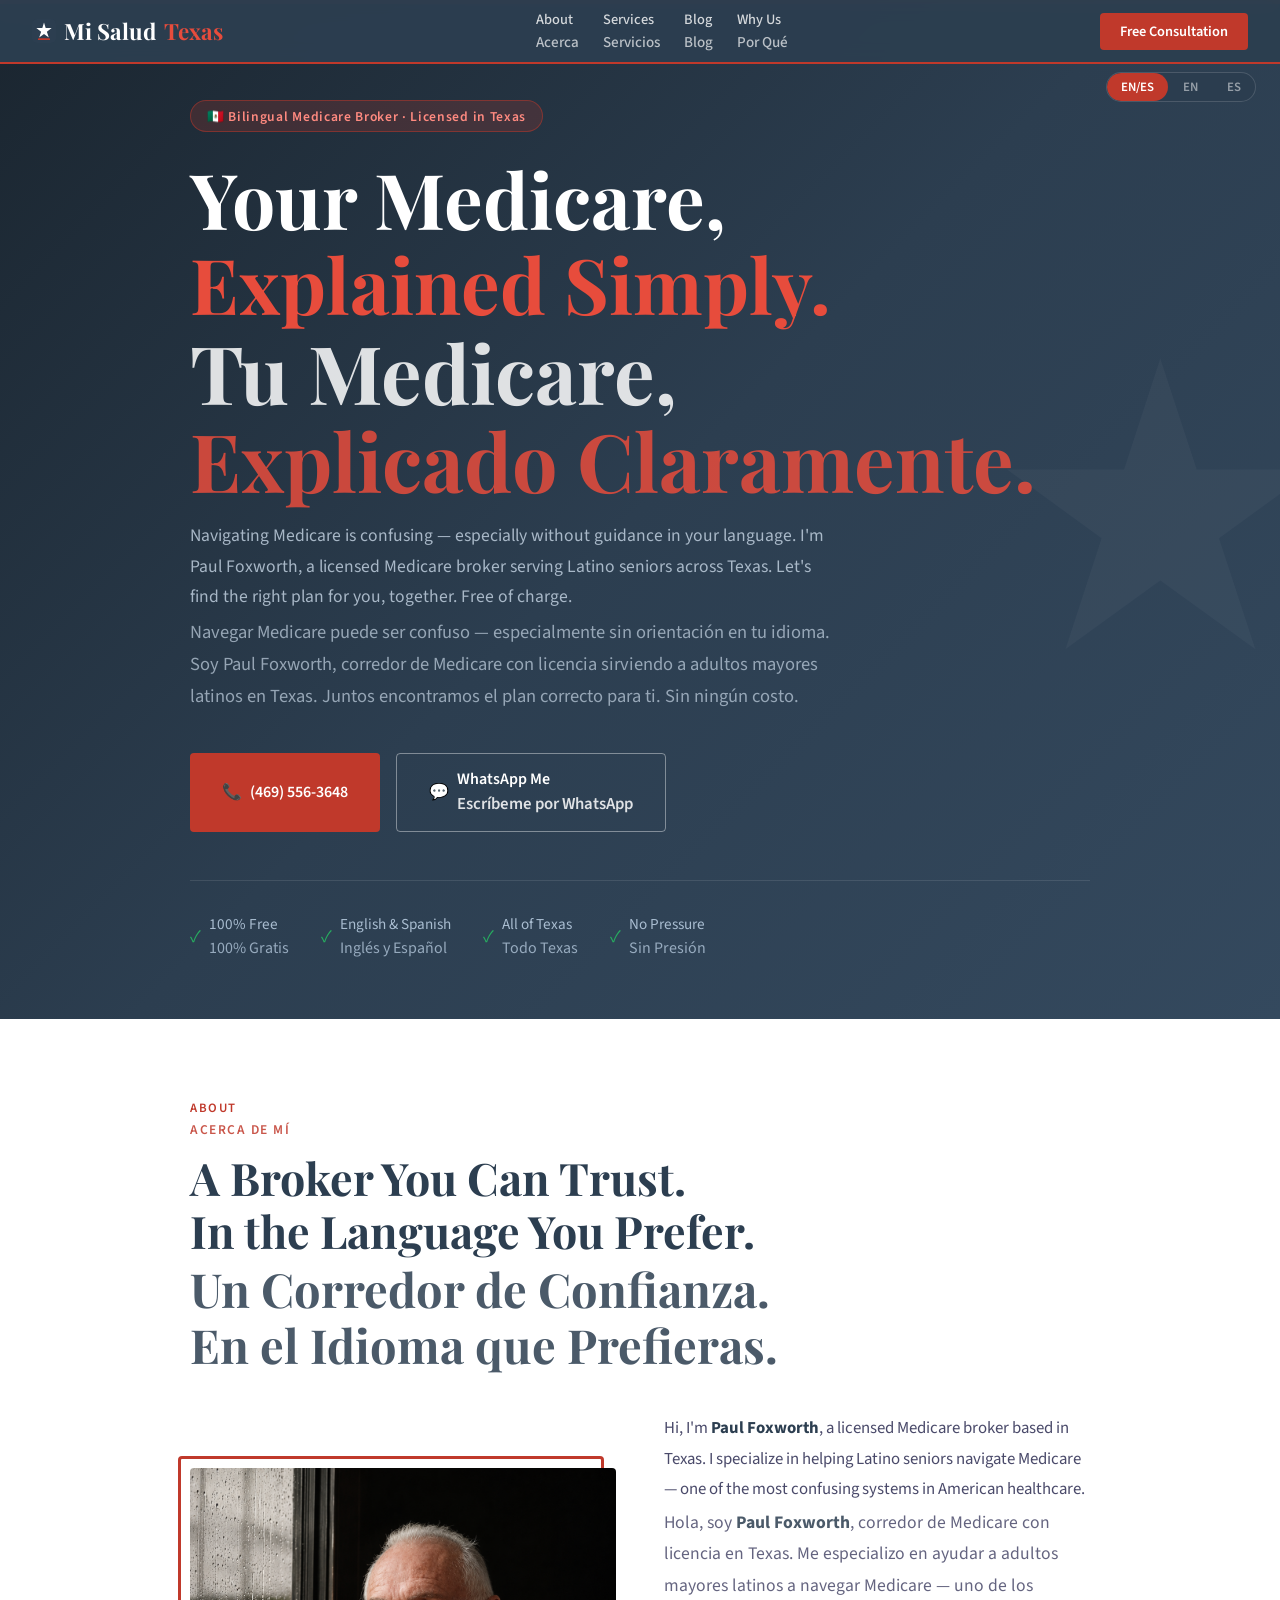
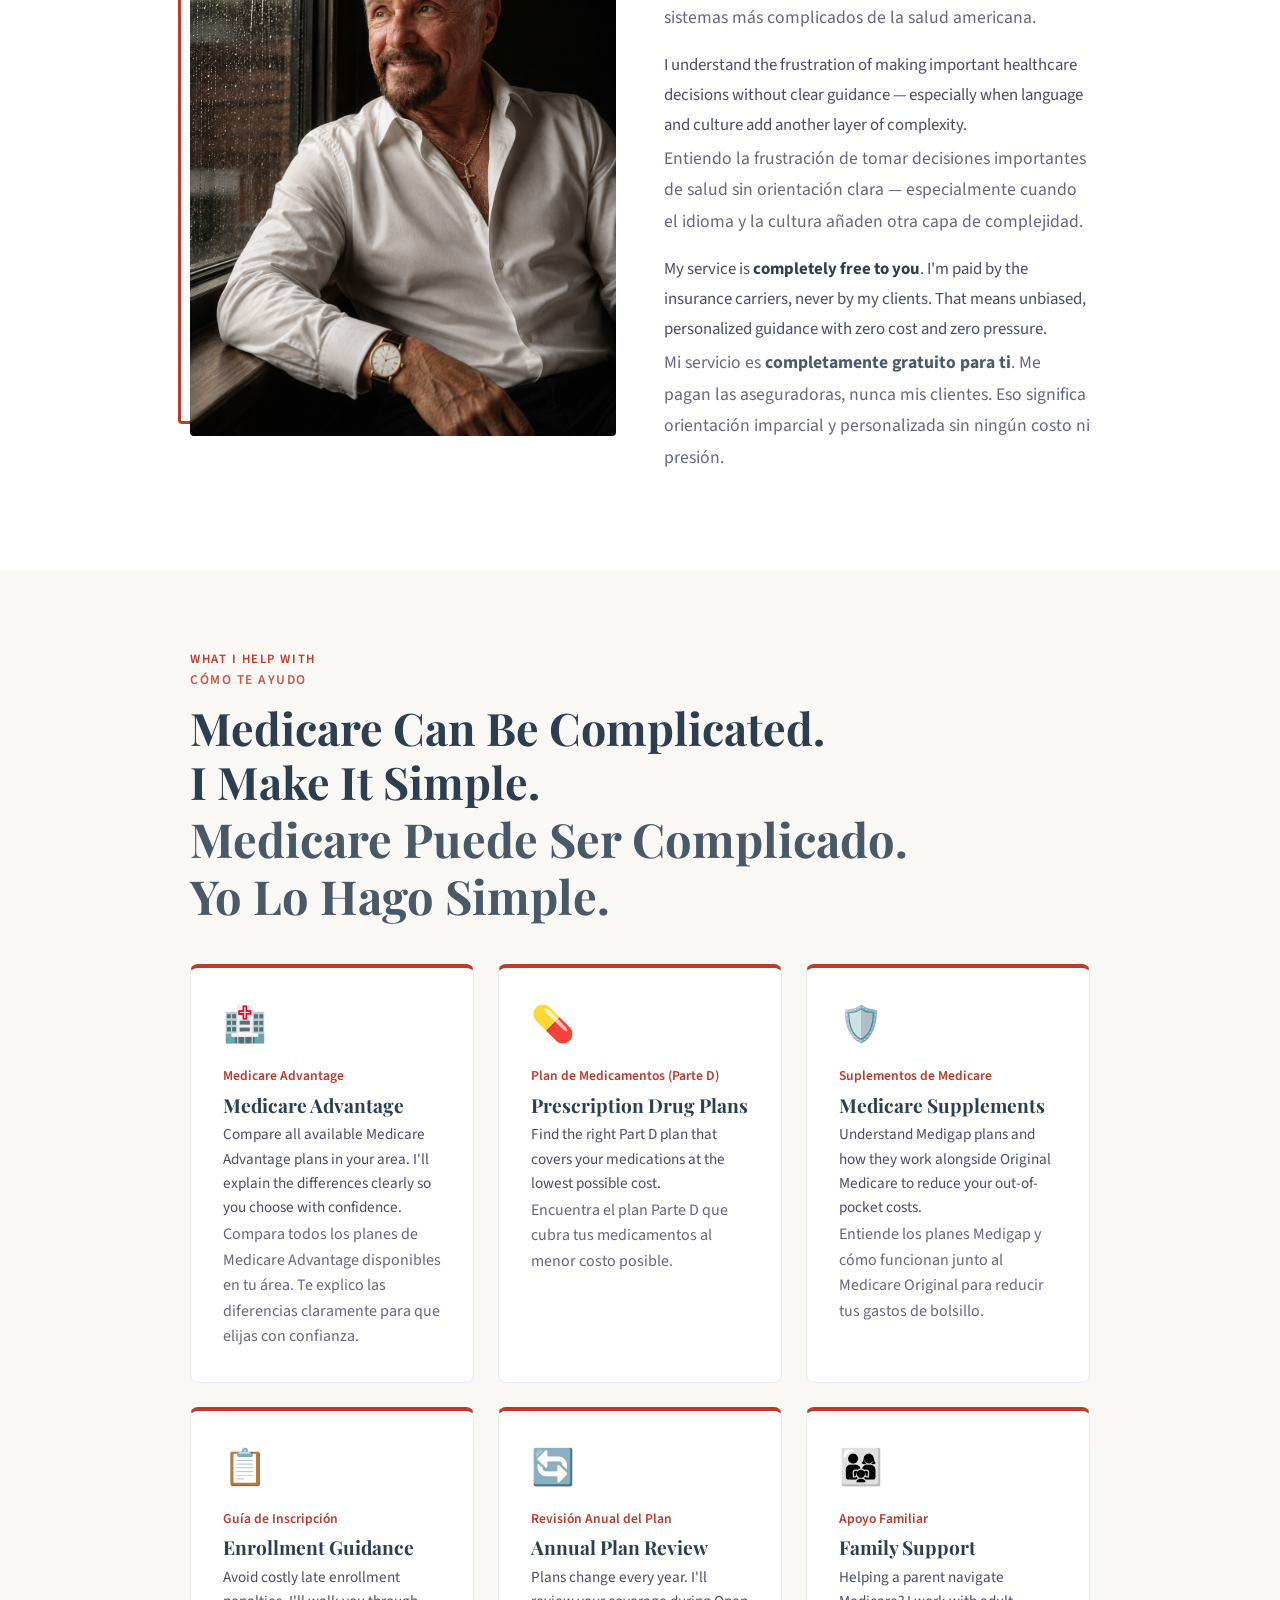
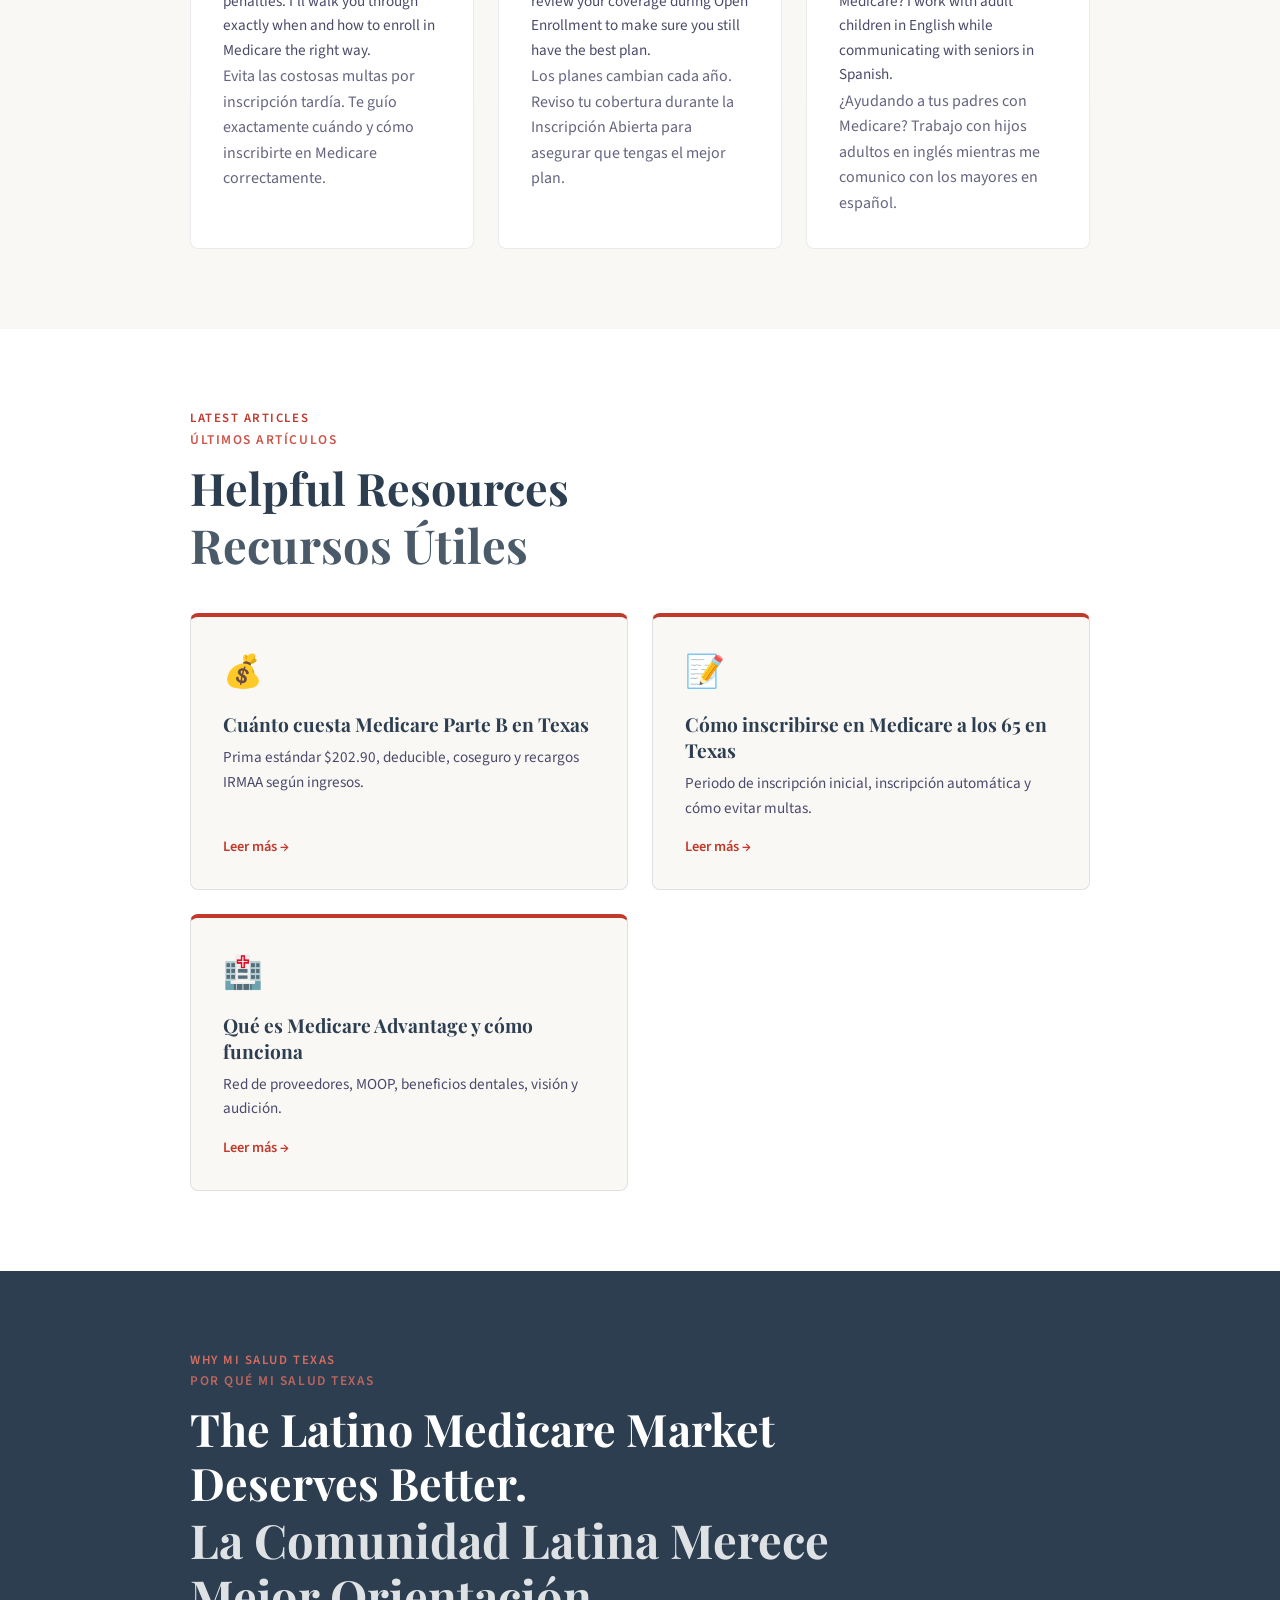
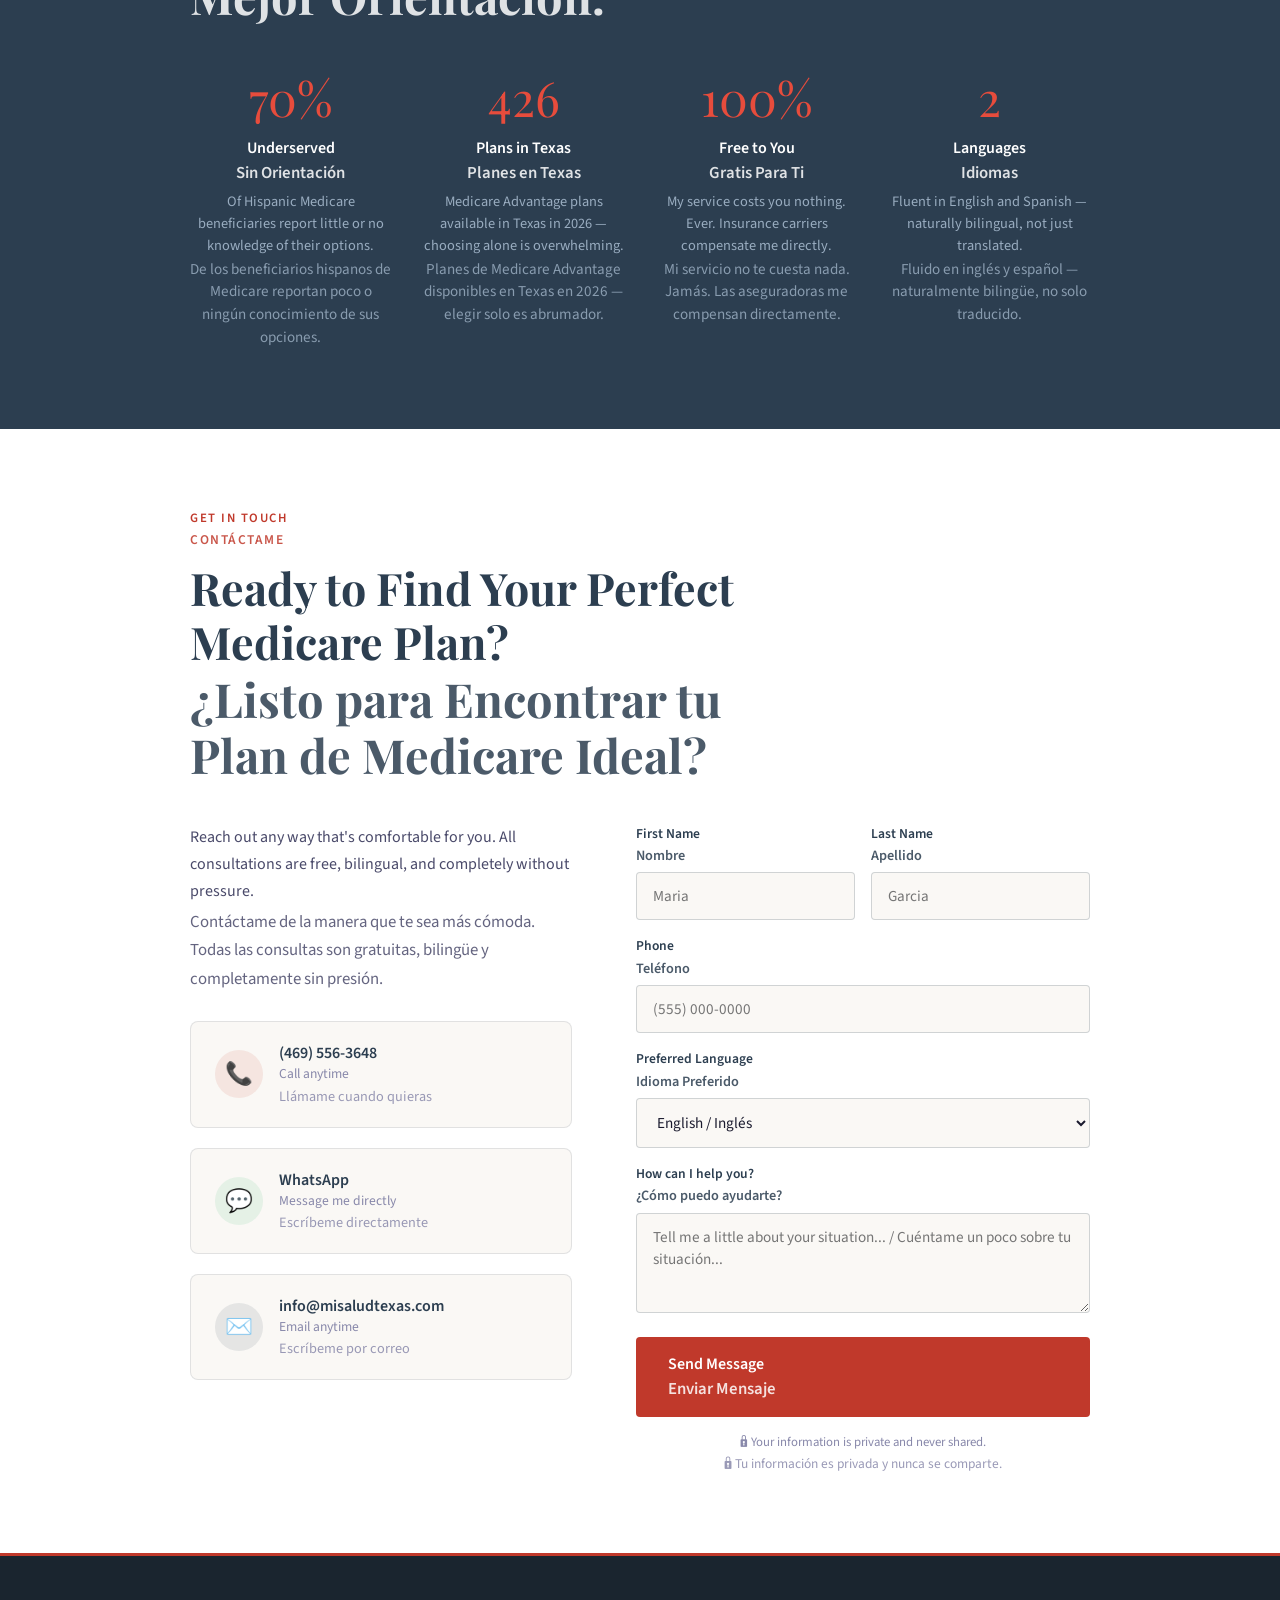
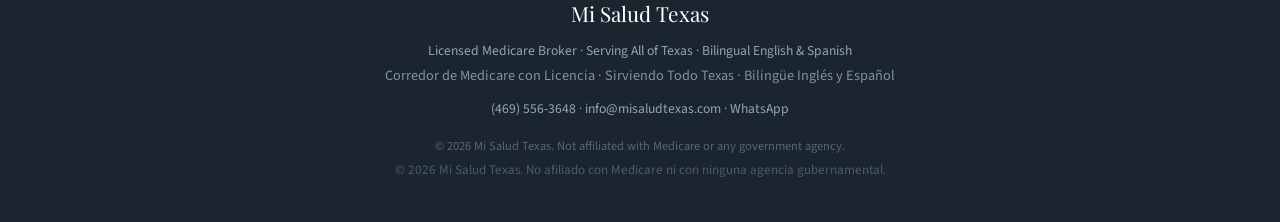
==== commit 40eddaf1: "Add files via upload" ====
--- a/index.html
+++ b/index.html
@@ -218,14 +218,14 @@
       </div>
     </h1>
     <p class="hero-desc bi">
-      <span class="en">Navigating Medicare is confusing — especially without guidance in your language. I'm Paul Antonio Foxworth, a licensed Medicare broker serving Latino seniors across Texas. Let's find the right plan for you, together. Free of charge.</span>
-      <span class="es">Navegar Medicare puede ser confuso — especialmente sin orientación en tu idioma. Soy Paul Antonio Foxworth, corredor de Medicare con licencia sirviendo a adultos mayores latinos en Texas. Juntos encontramos el plan correcto para ti. Sin ningún costo.</span>
+      <span class="en">Navigating Medicare is confusing — especially without guidance in your language. I'm Paul Foxworth, a licensed Medicare broker serving Latino seniors across Texas. Let's find the right plan for you, together. Free of charge.</span>
+      <span class="es">Navegar Medicare puede ser confuso — especialmente sin orientación en tu idioma. Soy Paul Foxworth, corredor de Medicare con licencia sirviendo a adultos mayores latinos en Texas. Juntos encontramos el plan correcto para ti. Sin ningún costo.</span>
     </p>
     <div class="hero-actions">
-      <a href="tel:+14695563648" class="btn-primary" aria-label="Call (469) 556-3648">
-        📞 <svg width="130" height="20" viewBox="0 0 130 20" xmlns="http://www.w3.org/2000/svg"><text x="0" y="15" font-family="Source Sans 3, sans-serif" font-size="16" font-weight="600" fill="#FFFFFF">(469) 556-3648</text></svg>
+      <a href="#" class="btn-primary" id="call-btn">
+        📞 <span id="hero-phone"></span>
       </a>
-      <a href="https://wa.me/14695563648" class="btn-secondary" target="_blank">
+      <a href="#" class="btn-secondary" id="whatsapp-btn" target="_blank">
         💬 <span class="bi"><span class="en">WhatsApp Me</span><span class="es">Escríbeme por WhatsApp</span></span>
       </a>
     </div>
@@ -344,7 +344,7 @@
       <a href="blog-costo-medicare-parte-b-texas.html" class="blog-card">
         <div class="blog-card-icon">💰</div>
         <h3>Cuánto cuesta Medicare Parte B en Texas</h3>
-        <p>Costo estándar $202.90, deducible, coseguro y recargos IRMAA según ingresos.</p>
+        <p>Prima estándar $202.90, deducible, coseguro y recargos IRMAA según ingresos.</p>
         <span class="blog-read-more">Leer más →</span>
       </a>
       <a href="blog-inscripcion-medicare-65-texas.html" class="blog-card">
@@ -413,16 +413,14 @@
           <span class="es">Contáctame de la manera que te sea más cómoda. Todas las consultas son gratuitas, bilingüe y completamente sin presión.</span>
         </p>
         <div class="contact-methods">
-          <a href="tel:+14695563648" class="contact-method" aria-label="Call (469) 556-3648">
+          <a href="#" class="contact-method" id="contact-call">
             <div class="contact-method-icon icon-phone">📞</div>
             <div class="contact-method-text">
-              <strong>
-                <svg width="130" height="20" viewBox="0 0 130 20" xmlns="http://www.w3.org/2000/svg"><text x="0" y="15" font-family="Source Sans 3, sans-serif" font-size="16" font-weight="600" fill="#2C3E50">(469) 556-3648</text></svg>
-              </strong>
+              <strong id="contact-phone"></strong>
               <span class="bi"><span class="en">Call anytime</span><span class="es">Llámame cuando quieras</span></span>
             </div>
           </a>
-          <a href="https://wa.me/14695563648" class="contact-method" target="_blank">
+          <a href="#" class="contact-method" id="contact-whatsapp" target="_blank">
             <div class="contact-method-icon icon-whatsapp">💬</div>
             <div class="contact-method-text">
               <strong>WhatsApp</strong>
@@ -487,11 +485,11 @@
     <span class="es">Corredor de Medicare con Licencia · Sirviendo Todo Texas · Bilingüe Inglés y Español</span>
   </p>
   <p style="margin-top:0.5rem">
-    <a href="tel:+14695563648" aria-label="Call (469) 556-3648">
-      <svg width="130" height="20" viewBox="0 0 130 20" xmlns="http://www.w3.org/2000/svg"><text x="0" y="15" font-family="Source Sans 3, sans-serif" font-size="16" font-weight="600" fill="rgba(200,220,240,0.7)">(469) 556-3648</text></svg>
+    <a href="#" id="footer-call">
+      <span id="footer-phone"></span>
     </a> ·
     <a href="mailto:info@misaludtexas.com">info@misaludtexas.com</a> ·
-    <a href="https://wa.me/14695563648" target="_blank">WhatsApp</a>
+    <a href="#" id="footer-whatsapp" target="_blank">WhatsApp</a>
   </p>
   <p style="margin-top:1rem;font-size:0.78rem;opacity:0.5" class="bi">
     <span class="en">© 2026 Mi Salud Texas. Not affiliated with Medicare or any government agency.</span>
@@ -517,6 +515,7 @@
     navCta.querySelector('.es').style.display = 'none';
   }
 }
+
 function handleSubmit(e) {
   e.preventDefault();
   const btn = e.target.querySelector('.form-submit');
@@ -524,6 +523,28 @@
   btn.style.background = '#27ae60';
   btn.disabled = true;
 }
+
+// BASE64 ENCODED PHONE NUMBERS - NOT VISIBLE IN SOURCE
+document.addEventListener('DOMContentLoaded', function() {
+  var phone = atob('KDQ2OSkgNTU2LTM2NDg=');  // (469) 556-3648
+  var phoneLink = 'tel:+' + atob('MTQ2OTU1NjM2NDg=');  // +14695563648
+  var whatsappLink = 'https://wa.me/' + atob('MTQ2OTU1NjM2NDg=');  // 14695563648
+  
+  // Hero
+  document.getElementById('hero-phone').textContent = phone;
+  document.getElementById('call-btn').href = phoneLink;
+  document.getElementById('whatsapp-btn').href = whatsappLink;
+  
+  // Contact
+  document.getElementById('contact-phone').textContent = phone;
+  document.getElementById('contact-call').href = phoneLink;
+  document.getElementById('contact-whatsapp').href = whatsappLink;
+  
+  // Footer
+  document.getElementById('footer-phone').textContent = phone;
+  document.getElementById('footer-call').href = phoneLink;
+  document.getElementById('footer-whatsapp').href = whatsappLink;
+});
 </script>
 </body>
 </html>
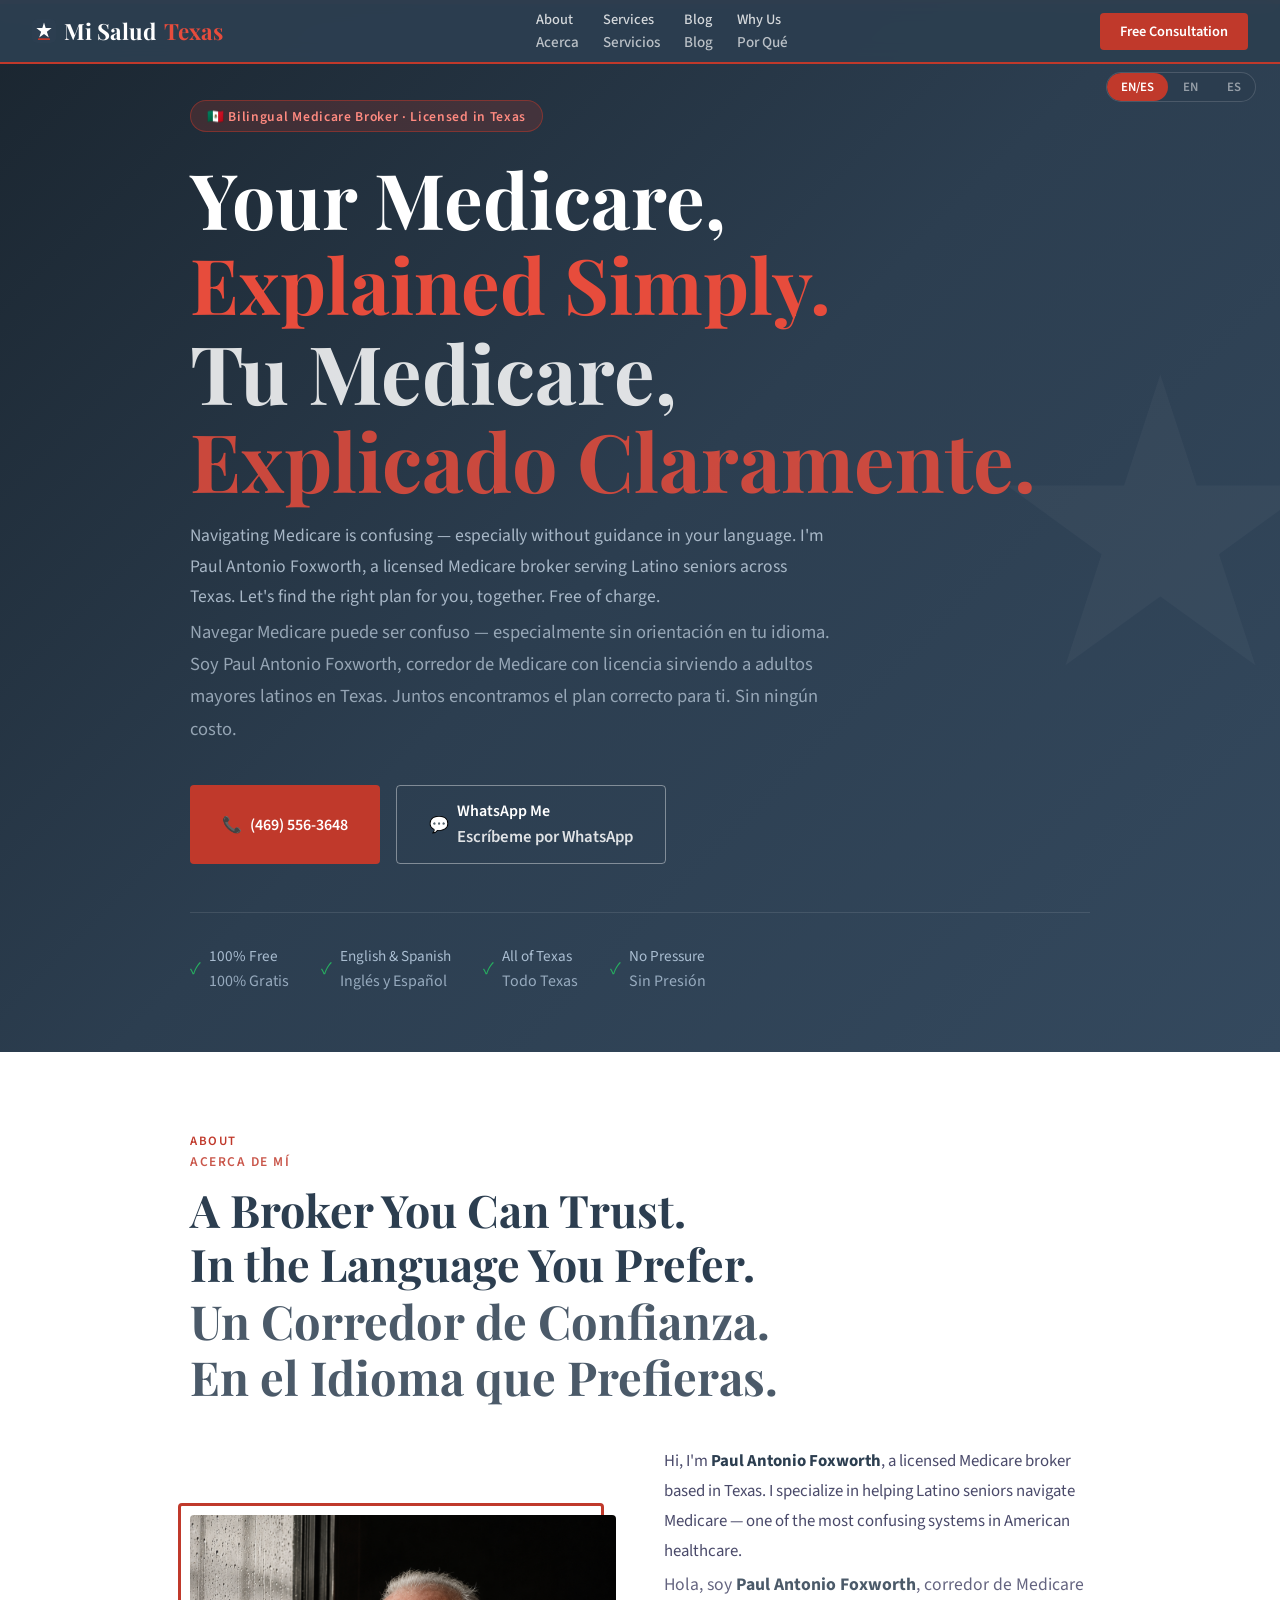
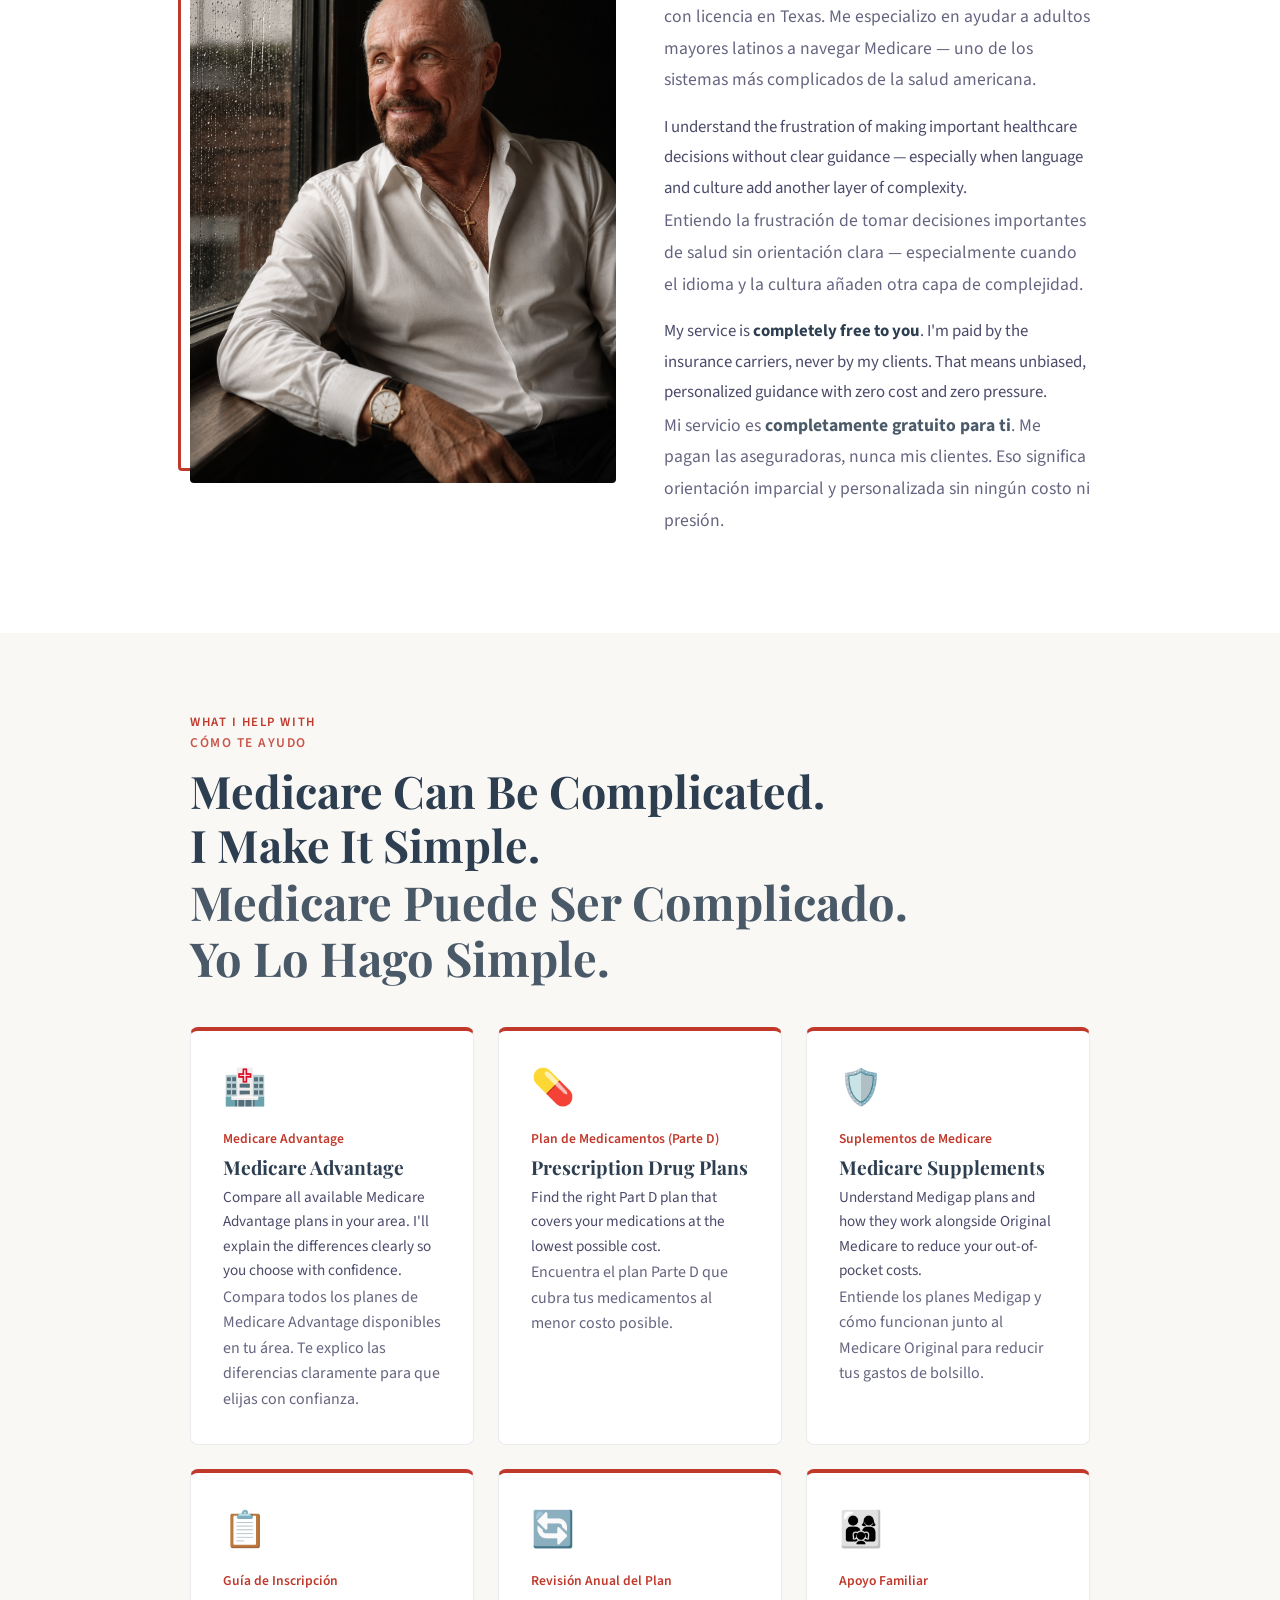
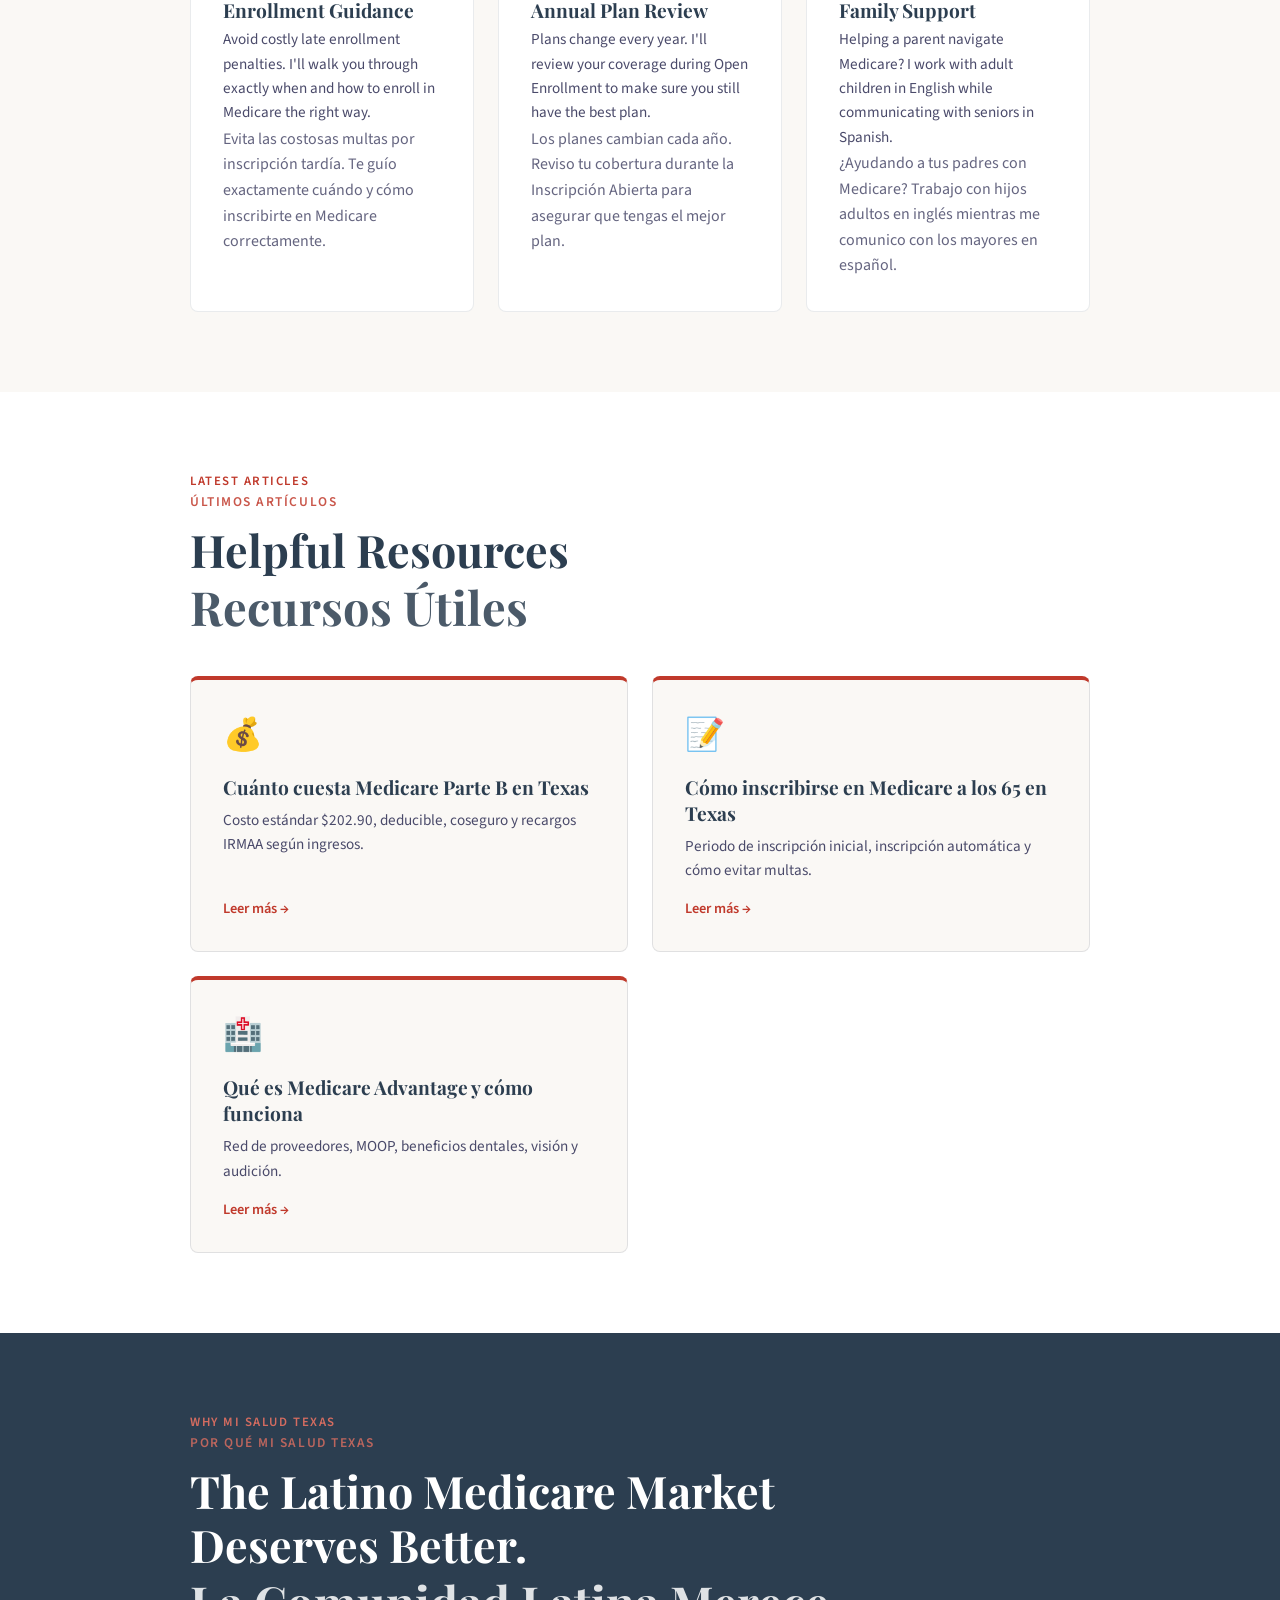
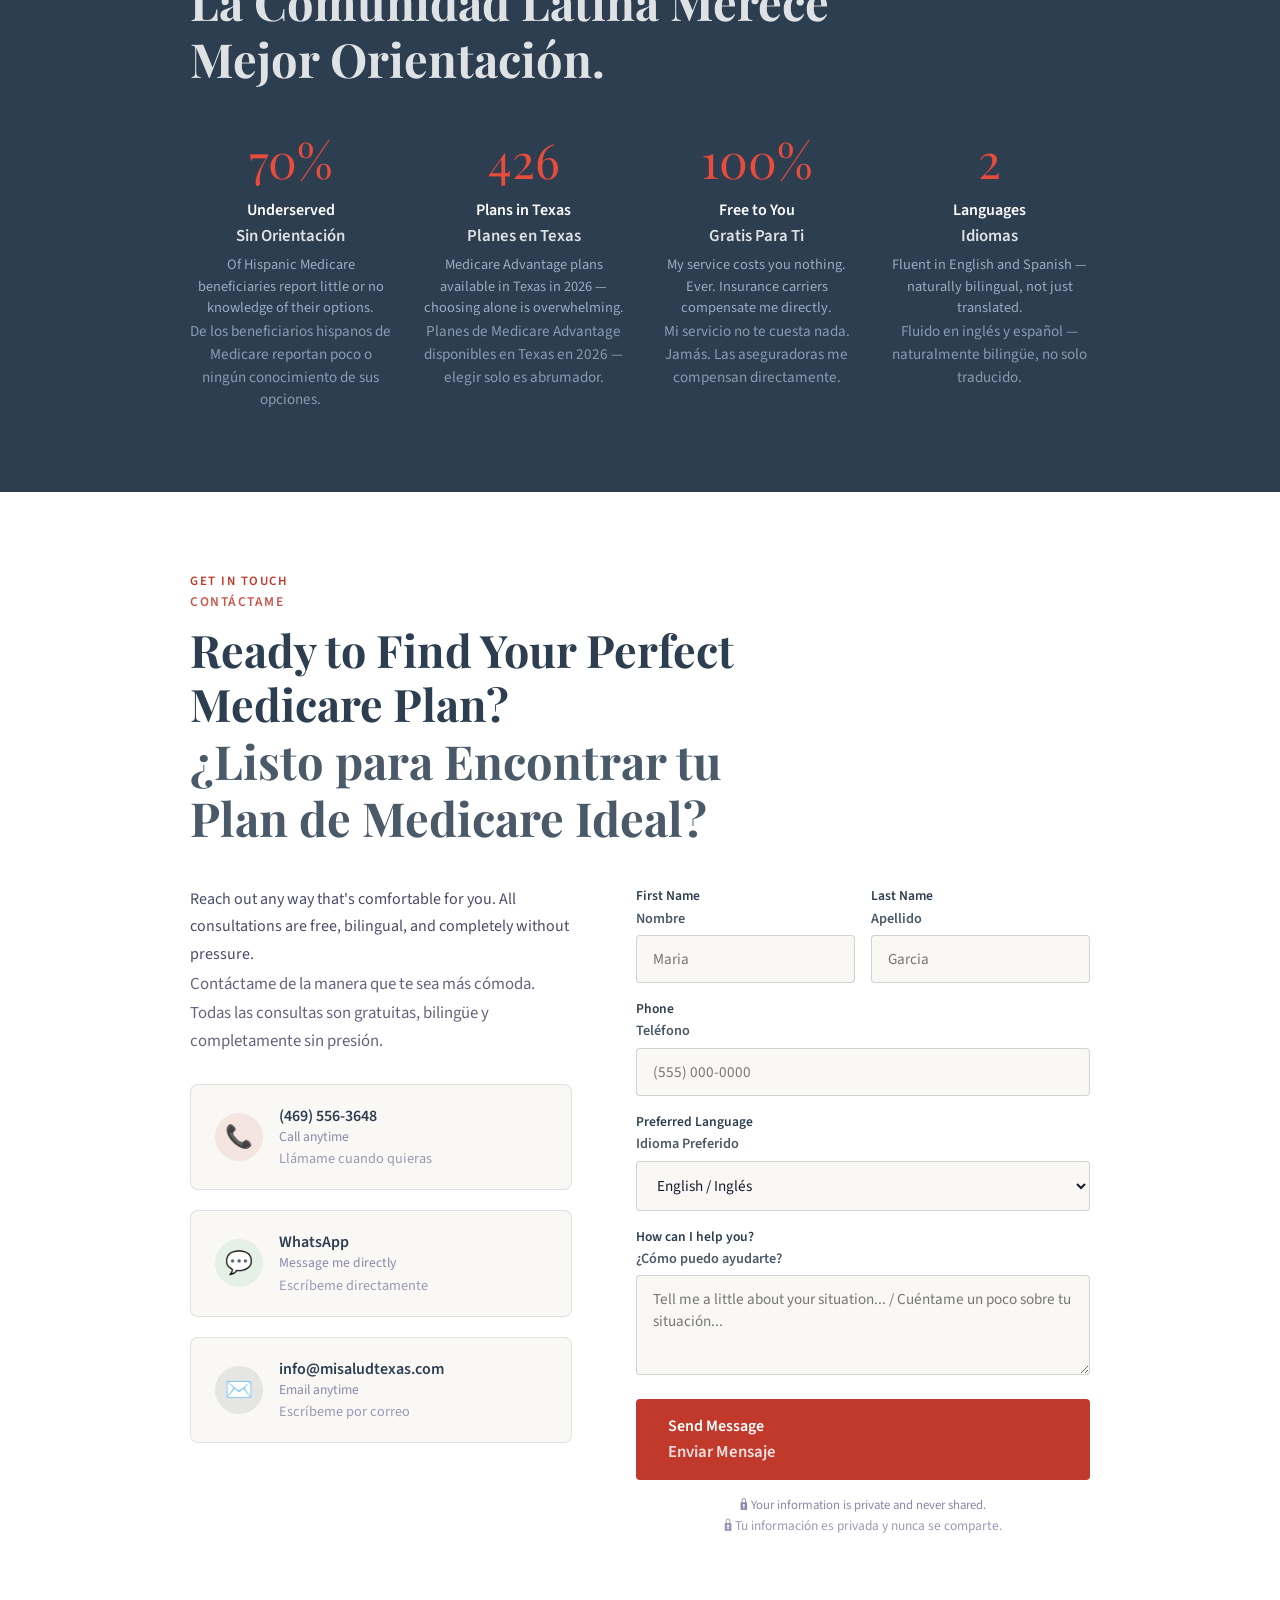
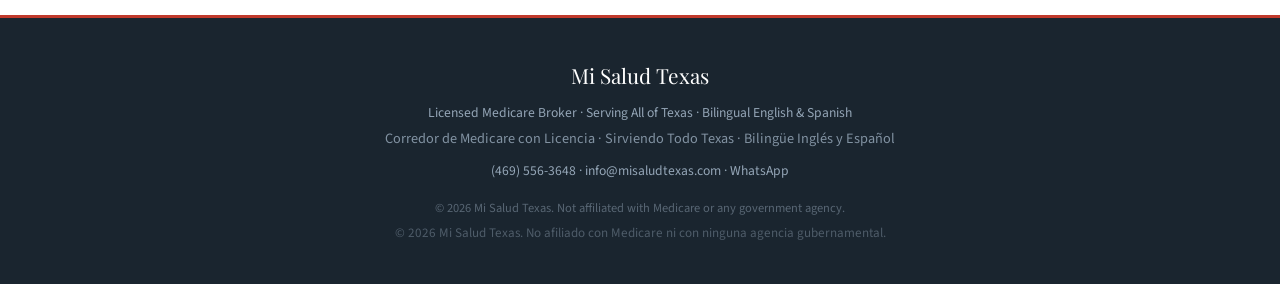
==== commit 3be998a5: "Add files via upload" ====
--- a/index.html
+++ b/index.html
@@ -1,7 +1,6 @@
 <!DOCTYPE html>
 <html lang="en">
 <head>
-<!-- Google tag (gtag.js) -->
 <script async src="https://www.googletagmanager.com/gtag/js?id=G-R4K3GFSDMK"></script>
 <script>
   window.dataLayer = window.dataLayer || [];
@@ -35,7 +34,6 @@
   html { scroll-behavior: smooth; }
   body { font-family: 'Source Sans 3', sans-serif; background: var(--cream); color: var(--text-dark); overflow-x: hidden; }
 
-  /* LANG TOGGLE */
   .lang-toggle {
     position: fixed; top: 72px; right: 1.5rem; z-index: 99;
     display: flex; background: rgba(44,62,80,0.95); border-radius: 20px;
@@ -48,7 +46,6 @@
   }
   .lang-btn.active { background: var(--red); color: white; border-radius: 20px; }
 
-  /* NAV */
   nav {
     position: fixed; top: 0; left: 0; right: 0; z-index: 100;
     background: rgba(44,62,80,0.97); backdrop-filter: blur(10px);
@@ -63,20 +60,18 @@
   .nav-cta { background: var(--red); color: white; padding: 0.5rem 1.25rem; border-radius: 4px; text-decoration: none; font-weight: 600; font-size: 0.9rem; transition: background 0.2s; }
   .nav-cta:hover { background: var(--red-light); }
 
-  /* BILINGUAL PAIRS - Spanish larger & lighter */
   .bi { display: flex; flex-direction: column; gap: 0.15rem; }
   .bi .en { color: inherit; }
   .bi .es { 
     color: inherit; 
     font-style: normal; 
-    font-size: 1.05em;   /* One size larger */
-    opacity: 0.85;        /* One shade lighter, not too faded */
+    font-size: 1.05em;
+    opacity: 0.85;
   }
   body.spanish .bi .en { display: none; }
   body.spanish .bi .es { opacity: 1; font-style: normal; font-size: 1.05em; }
   body.english .bi .es { display: none; }
 
-  /* HERO */
   .hero {
     min-height: 100vh;
     background: linear-gradient(135deg, var(--charcoal-dark) 0%, var(--charcoal) 50%, var(--charcoal-mid) 100%);
@@ -98,7 +93,6 @@
   .hero-trust-item { display: flex; align-items: center; gap: 0.5rem; color: rgba(200,220,240,0.8); font-size: 0.95rem; }
   .hero-trust-item .check { color: var(--green-check); font-size: 1.1rem; }
 
-  /* SECTIONS */
   .about { background: var(--white); padding: 5rem 2rem; }
   .services { background: var(--cream); padding: 5rem 2rem; }
   .blog { background: var(--white); padding: 5rem 2rem; }
@@ -109,7 +103,6 @@
   .section-title { font-family: 'Playfair Display', serif; font-size: clamp(1.8rem, 4vw, 2.8rem); color: var(--charcoal); margin-bottom: 1.25rem; line-height: 1.2; }
   .why .section-title { color: white; }
 
-  /* ABOUT GRID */
   .about-grid { display: grid; grid-template-columns: 1fr 1fr; gap: 3rem; margin-top: 2.5rem; align-items: center; }
   .about-photo-wrap { position: relative; }
   .about-photo-wrap::before { content: ''; position: absolute; top: -12px; left: -12px; right: 12px; bottom: 12px; border: 3px solid var(--red); border-radius: 4px; z-index: 0; }
@@ -117,7 +110,6 @@
   .about-text p { color: var(--text-mid); line-height: 1.8; font-size: 1.05rem; margin-bottom: 1rem; }
   .about-text strong { color: var(--charcoal); }
 
-  /* SERVICES GRID */
   .services-grid { display: grid; grid-template-columns: repeat(auto-fit, minmax(260px, 1fr)); gap: 1.5rem; margin-top: 2.5rem; }
   .service-card { background: var(--white); border-radius: 8px; padding: 2rem; border: 1px solid rgba(44,62,80,0.1); border-top: 4px solid var(--red); transition: transform 0.2s, box-shadow 0.2s; }
   .service-card:hover { transform: translateY(-4px); box-shadow: 0 12px 32px rgba(44,62,80,0.12); }
@@ -126,7 +118,6 @@
   .service-card h3 .es-title { display: block; font-size: 0.85rem; color: var(--red); font-family: 'Source Sans 3', sans-serif; font-weight: 600; font-style: normal; margin-bottom: 0.4rem; }
   .service-card p { color: var(--text-mid); font-size: 0.95rem; line-height: 1.6; }
 
-  /* BLOG GRID */
   .blog-grid { display: grid; grid-template-columns: repeat(auto-fit, minmax(300px, 1fr)); gap: 1.5rem; margin-top: 2.5rem; }
   .blog-card { background: var(--cream); border-radius: 8px; padding: 2rem; border: 1px solid rgba(44,62,80,0.12); border-top: 4px solid var(--red); text-decoration: none; color: var(--text-dark); transition: all 0.2s; display: flex; flex-direction: column; }
   .blog-card:hover { transform: translateY(-4px); box-shadow: 0 12px 32px rgba(44,62,80,0.12); border-top-color: var(--red-light); }
@@ -135,14 +126,12 @@
   .blog-card p { color: var(--text-mid); font-size: 0.95rem; line-height: 1.6; flex-grow: 1; }
   .blog-read-more { color: var(--red); font-weight: 600; font-size: 0.9rem; margin-top: 1rem; }
 
-  /* WHY GRID */
   .why-grid { display: grid; grid-template-columns: repeat(auto-fit, minmax(200px, 1fr)); gap: 2rem; margin-top: 2.5rem; }
   .why-item { text-align: center; }
   .why-num { font-family: 'Playfair Display', serif; font-size: 3rem; color: var(--red-light); display: block; margin-bottom: 0.5rem; }
   .why-item h4 { font-size: 1rem; font-weight: 600; margin-bottom: 0.4rem; }
   .why-item p { font-size: 0.9rem; color: rgba(200,220,240,0.7); line-height: 1.5; }
 
-  /* CONTACT */
   .contact-grid { display: grid; grid-template-columns: 1fr 1fr; gap: 4rem; margin-top: 2.5rem; align-items: start; }
   .contact-methods { display: flex; flex-direction: column; gap: 1.25rem; }
   .contact-method { display: flex; align-items: center; gap: 1rem; padding: 1.25rem 1.5rem; border-radius: 8px; border: 1px solid rgba(44,62,80,0.12); text-decoration: none; color: var(--text-dark); transition: all 0.2s; background: var(--cream); }
@@ -164,7 +153,6 @@
   .form-submit:hover { background: var(--red-light); }
   .form-note { font-size: 0.8rem; color: var(--text-light); text-align: center; }
 
-  /* FOOTER */
   footer { background: var(--charcoal-dark); color: rgba(200,220,240,0.7); padding: 2.5rem 2rem; text-align: center; border-top: 3px solid var(--red); }
   footer .brand { font-family: 'Playfair Display', serif; color: white; font-size: 1.3rem; margin-bottom: 0.5rem; }
   footer p { font-size: 0.85rem; line-height: 1.7; }
@@ -207,7 +195,6 @@
   <button class="lang-btn" onclick="setLang('spanish')">ES</button>
 </div>
 
-<!-- HERO -->
 <section class="hero" id="home">
   <div class="hero-inner">
     <div class="hero-badge">🇲🇽 Bilingual Medicare Broker · Licensed in Texas</div>
@@ -218,8 +205,8 @@
       </div>
     </h1>
     <p class="hero-desc bi">
-      <span class="en">Navigating Medicare is confusing — especially without guidance in your language. I'm Paul Foxworth, a licensed Medicare broker serving Latino seniors across Texas. Let's find the right plan for you, together. Free of charge.</span>
-      <span class="es">Navegar Medicare puede ser confuso — especialmente sin orientación en tu idioma. Soy Paul Foxworth, corredor de Medicare con licencia sirviendo a adultos mayores latinos en Texas. Juntos encontramos el plan correcto para ti. Sin ningún costo.</span>
+      <span class="en">Navigating Medicare is confusing — especially without guidance in your language. I'm Paul Antonio Foxworth, a licensed Medicare broker serving Latino seniors across Texas. Let's find the right plan for you, together. Free of charge.</span>
+      <span class="es">Navegar Medicare puede ser confuso — especialmente sin orientación en tu idioma. Soy Paul Antonio Foxworth, corredor de Medicare con licencia sirviendo a adultos mayores latinos en Texas. Juntos encontramos el plan correcto para ti. Sin ningún costo.</span>
     </p>
     <div class="hero-actions">
       <a href="#" class="btn-primary" id="call-btn">
@@ -238,7 +225,6 @@
   </div>
 </section>
 
-<!-- ABOUT -->
 <section class="about" id="about">
   <div class="section-inner">
     <p class="section-label bi"><span class="en">About</span><span class="es">Acerca de Mí</span></p>
@@ -252,8 +238,8 @@
       </div>
       <div class="about-text">
         <p class="bi">
-          <span class="en">Hi, I'm <strong>Paul Foxworth</strong>, a licensed Medicare broker based in Texas. I specialize in helping Latino seniors navigate Medicare — one of the most confusing systems in American healthcare.</span>
-          <span class="es">Hola, soy <strong>Paul Foxworth</strong>, corredor de Medicare con licencia en Texas. Me especializo en ayudar a adultos mayores latinos a navegar Medicare — uno de los sistemas más complicados de la salud americana.</span>
+          <span class="en">Hi, I'm <strong>Paul Antonio Foxworth</strong>, a licensed Medicare broker based in Texas. I specialize in helping Latino seniors navigate Medicare — one of the most confusing systems in American healthcare.</span>
+          <span class="es">Hola, soy <strong>Paul Antonio Foxworth</strong>, corredor de Medicare con licencia en Texas. Me especializo en ayudar a adultos mayores latinos a navegar Medicare — uno de los sistemas más complicados de la salud americana.</span>
         </p>
         <p class="bi">
           <span class="en">I understand the frustration of making important healthcare decisions without clear guidance — especially when language and culture add another layer of complexity.</span>
@@ -268,7 +254,6 @@
   </div>
 </section>
 
-<!-- SERVICES -->
 <section class="services" id="services">
   <div class="section-inner">
     <p class="section-label bi"><span class="en">What I Help With</span><span class="es">Cómo Te Ayudo</span></p>
@@ -329,7 +314,6 @@
   </div>
 </section>
 
-<!-- BLOG -->
 <section class="blog" id="blog">
   <div class="section-inner">
     <p class="section-label bi">
@@ -344,7 +328,7 @@
       <a href="blog-costo-medicare-parte-b-texas.html" class="blog-card">
         <div class="blog-card-icon">💰</div>
         <h3>Cuánto cuesta Medicare Parte B en Texas</h3>
-        <p>Prima estándar $202.90, deducible, coseguro y recargos IRMAA según ingresos.</p>
+        <p>Costo estándar $202.90, deducible, coseguro y recargos IRMAA según ingresos.</p>
         <span class="blog-read-more">Leer más →</span>
       </a>
       <a href="blog-inscripcion-medicare-65-texas.html" class="blog-card">
@@ -363,7 +347,6 @@
   </div>
 </section>
 
-<!-- WHY -->
 <section class="why" id="why">
   <div class="section-inner">
     <p class="section-label" style="color:rgba(255,120,100,0.8)" >
@@ -398,7 +381,6 @@
   </div>
 </section>
 
-<!-- CONTACT -->
 <section class="contact" id="contact">
   <div class="section-inner">
     <p class="section-label bi"><span class="en">Get In Touch</span><span class="es">Contáctame</span></p>
@@ -498,6 +480,33 @@
 </footer>
 
 <script>
+document.addEventListener('DOMContentLoaded', function() {
+  var phone = atob('KDQ2OSkgNTU2LTM2NDg=');
+  var phoneLink = 'tel:+' + atob('MTQ2OTU1NjM2NDg=');
+  var whatsappLink = 'https://wa.me/' + atob('MTQ2OTU1NjM2NDg=');
+  
+  var heroPhone = document.getElementById('hero-phone');
+  if (heroPhone) { heroPhone.textContent = phone; }
+  var callBtn = document.getElementById('call-btn');
+  if (callBtn) { callBtn.href = phoneLink; }
+  var whatsappBtn = document.getElementById('whatsapp-btn');
+  if (whatsappBtn) { whatsappBtn.href = whatsappLink; }
+  
+  var contactPhone = document.getElementById('contact-phone');
+  if (contactPhone) { contactPhone.textContent = phone; }
+  var contactCall = document.getElementById('contact-call');
+  if (contactCall) { contactCall.href = phoneLink; }
+  var contactWhatsapp = document.getElementById('contact-whatsapp');
+  if (contactWhatsapp) { contactWhatsapp.href = whatsappLink; }
+  
+  var footerPhone = document.getElementById('footer-phone');
+  if (footerPhone) { footerPhone.textContent = phone; }
+  var footerCall = document.getElementById('footer-call');
+  if (footerCall) { footerCall.href = phoneLink; }
+  var footerWhatsapp = document.getElementById('footer-whatsapp');
+  if (footerWhatsapp) { footerWhatsapp.href = whatsappLink; }
+});
+
 function setLang(lang) {
   document.body.className = lang;
   document.querySelectorAll('.lang-btn').forEach(btn => btn.classList.remove('active'));
@@ -523,28 +532,6 @@
   btn.style.background = '#27ae60';
   btn.disabled = true;
 }
-
-// BASE64 ENCODED PHONE NUMBERS - NOT VISIBLE IN SOURCE
-document.addEventListener('DOMContentLoaded', function() {
-  var phone = atob('KDQ2OSkgNTU2LTM2NDg=');  // (469) 556-3648
-  var phoneLink = 'tel:+' + atob('MTQ2OTU1NjM2NDg=');  // +14695563648
-  var whatsappLink = 'https://wa.me/' + atob('MTQ2OTU1NjM2NDg=');  // 14695563648
-  
-  // Hero
-  document.getElementById('hero-phone').textContent = phone;
-  document.getElementById('call-btn').href = phoneLink;
-  document.getElementById('whatsapp-btn').href = whatsappLink;
-  
-  // Contact
-  document.getElementById('contact-phone').textContent = phone;
-  document.getElementById('contact-call').href = phoneLink;
-  document.getElementById('contact-whatsapp').href = whatsappLink;
-  
-  // Footer
-  document.getElementById('footer-phone').textContent = phone;
-  document.getElementById('footer-call').href = phoneLink;
-  document.getElementById('footer-whatsapp').href = whatsappLink;
-});
 </script>
 </body>
 </html>
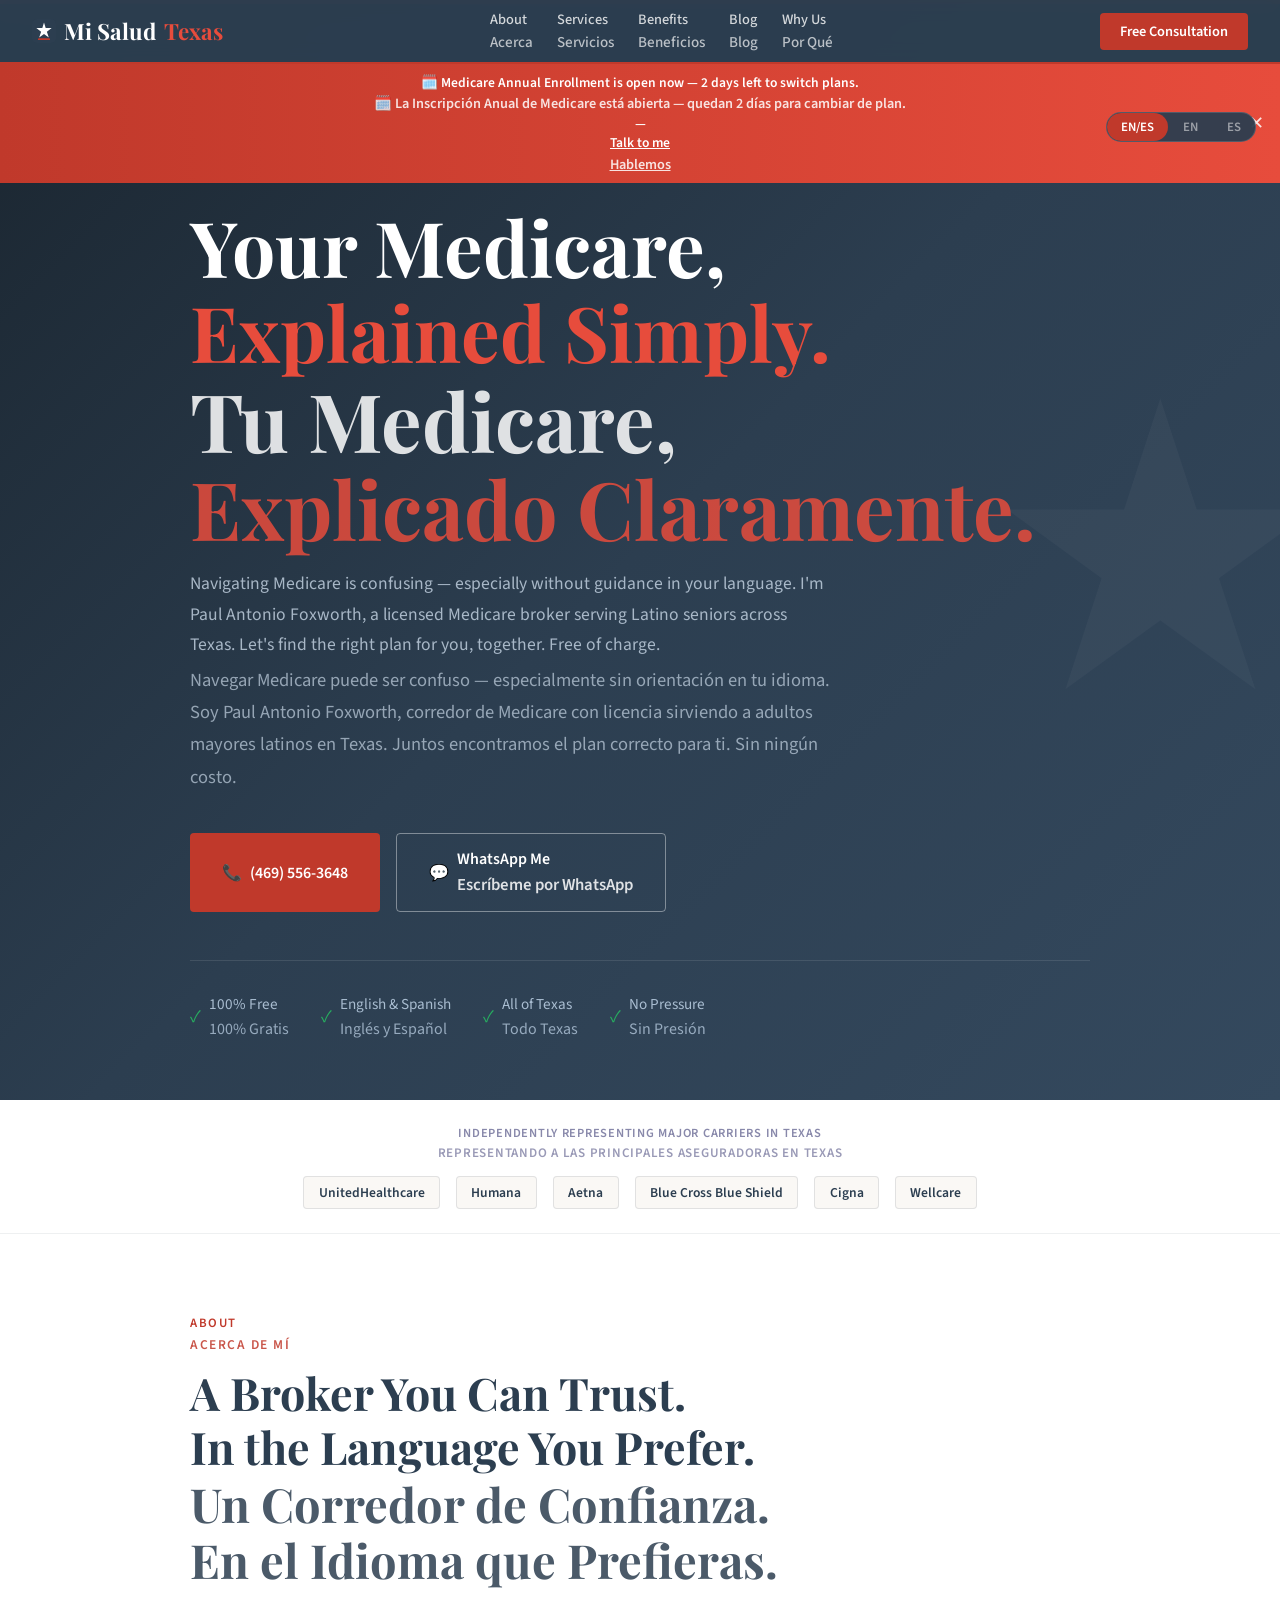
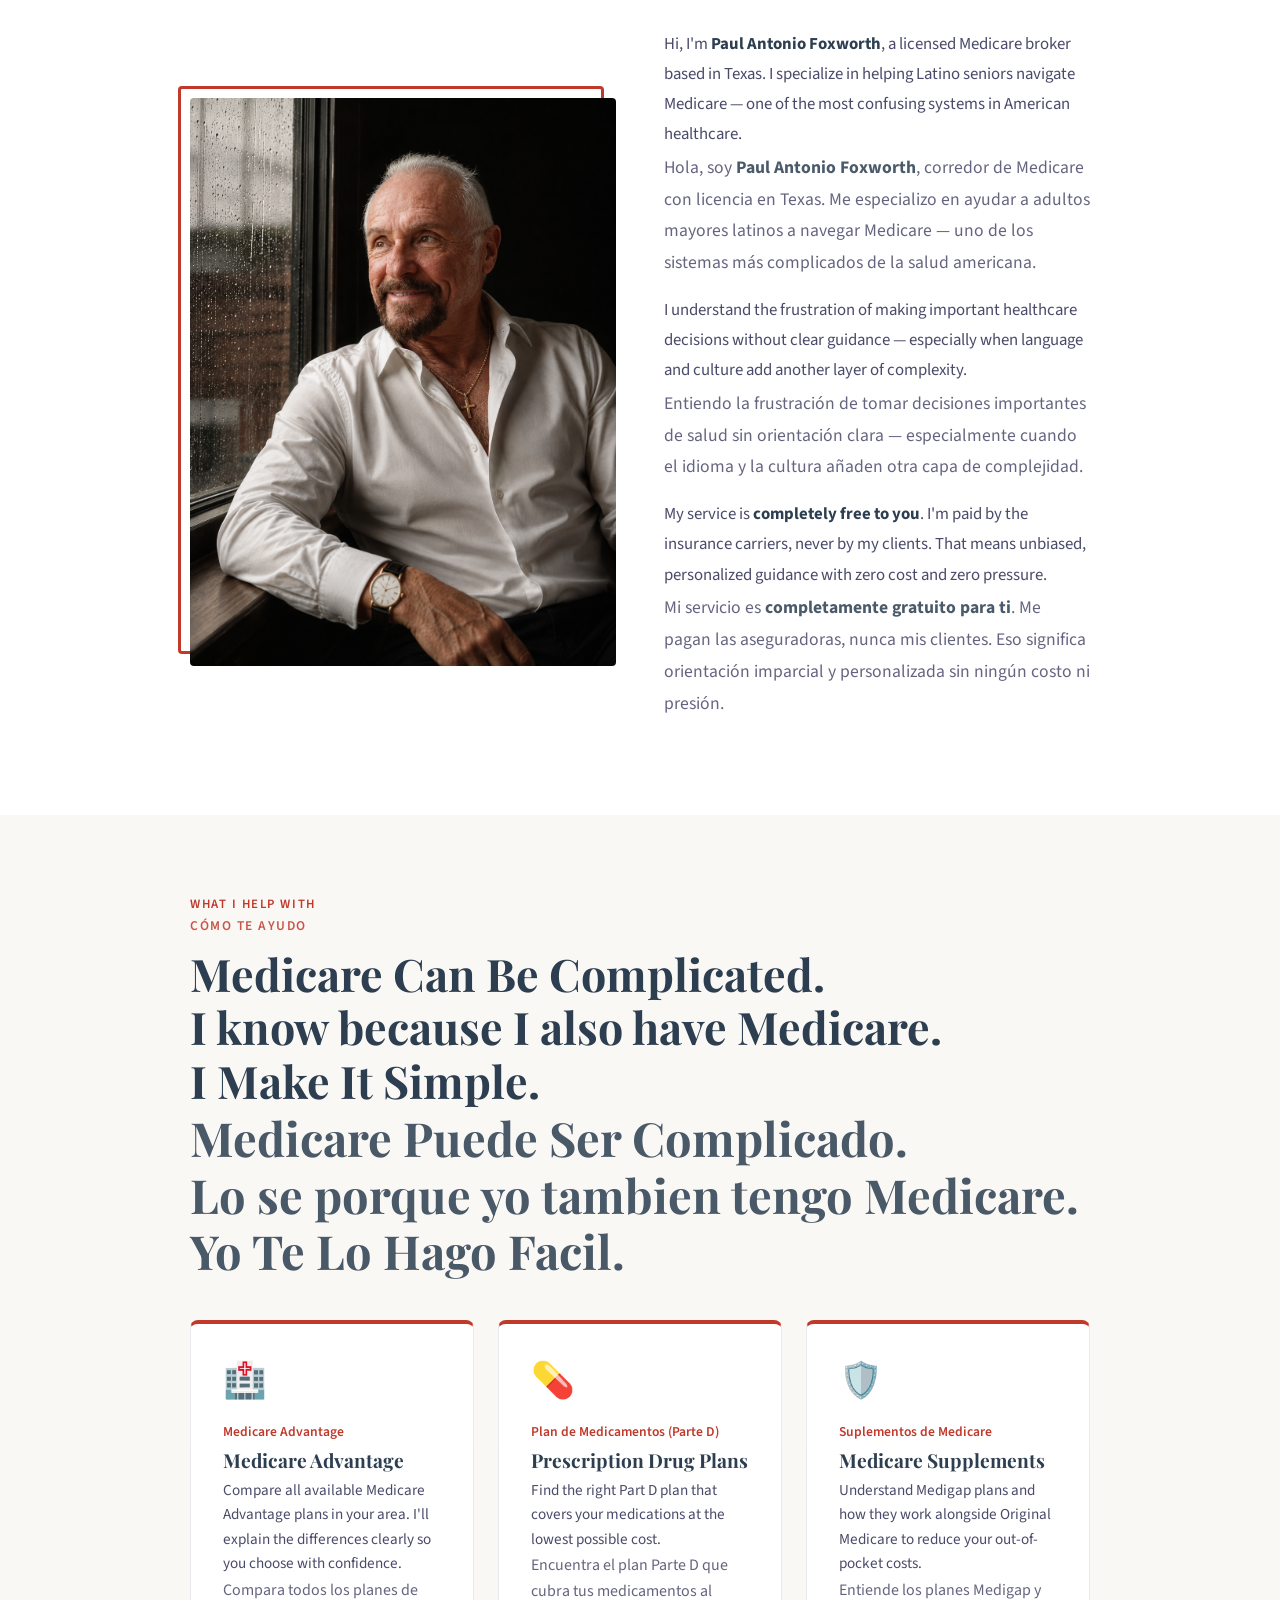
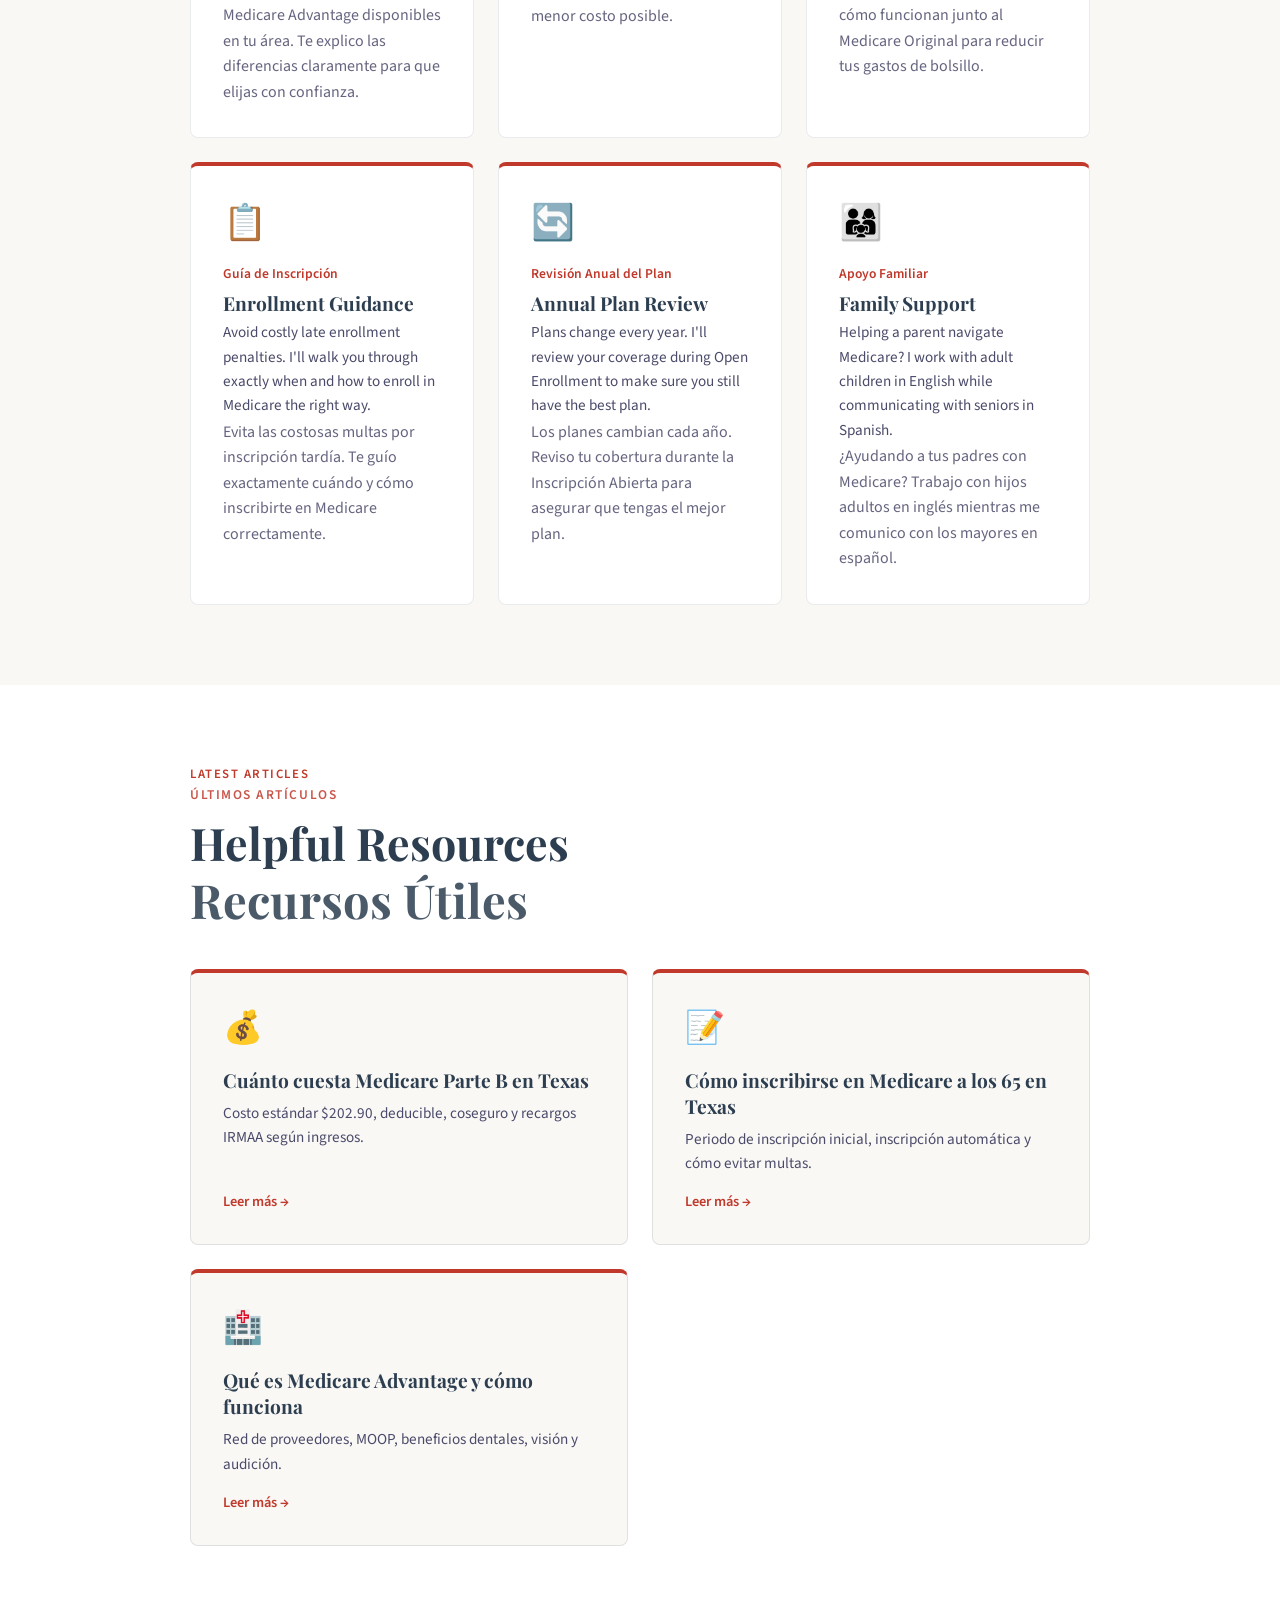
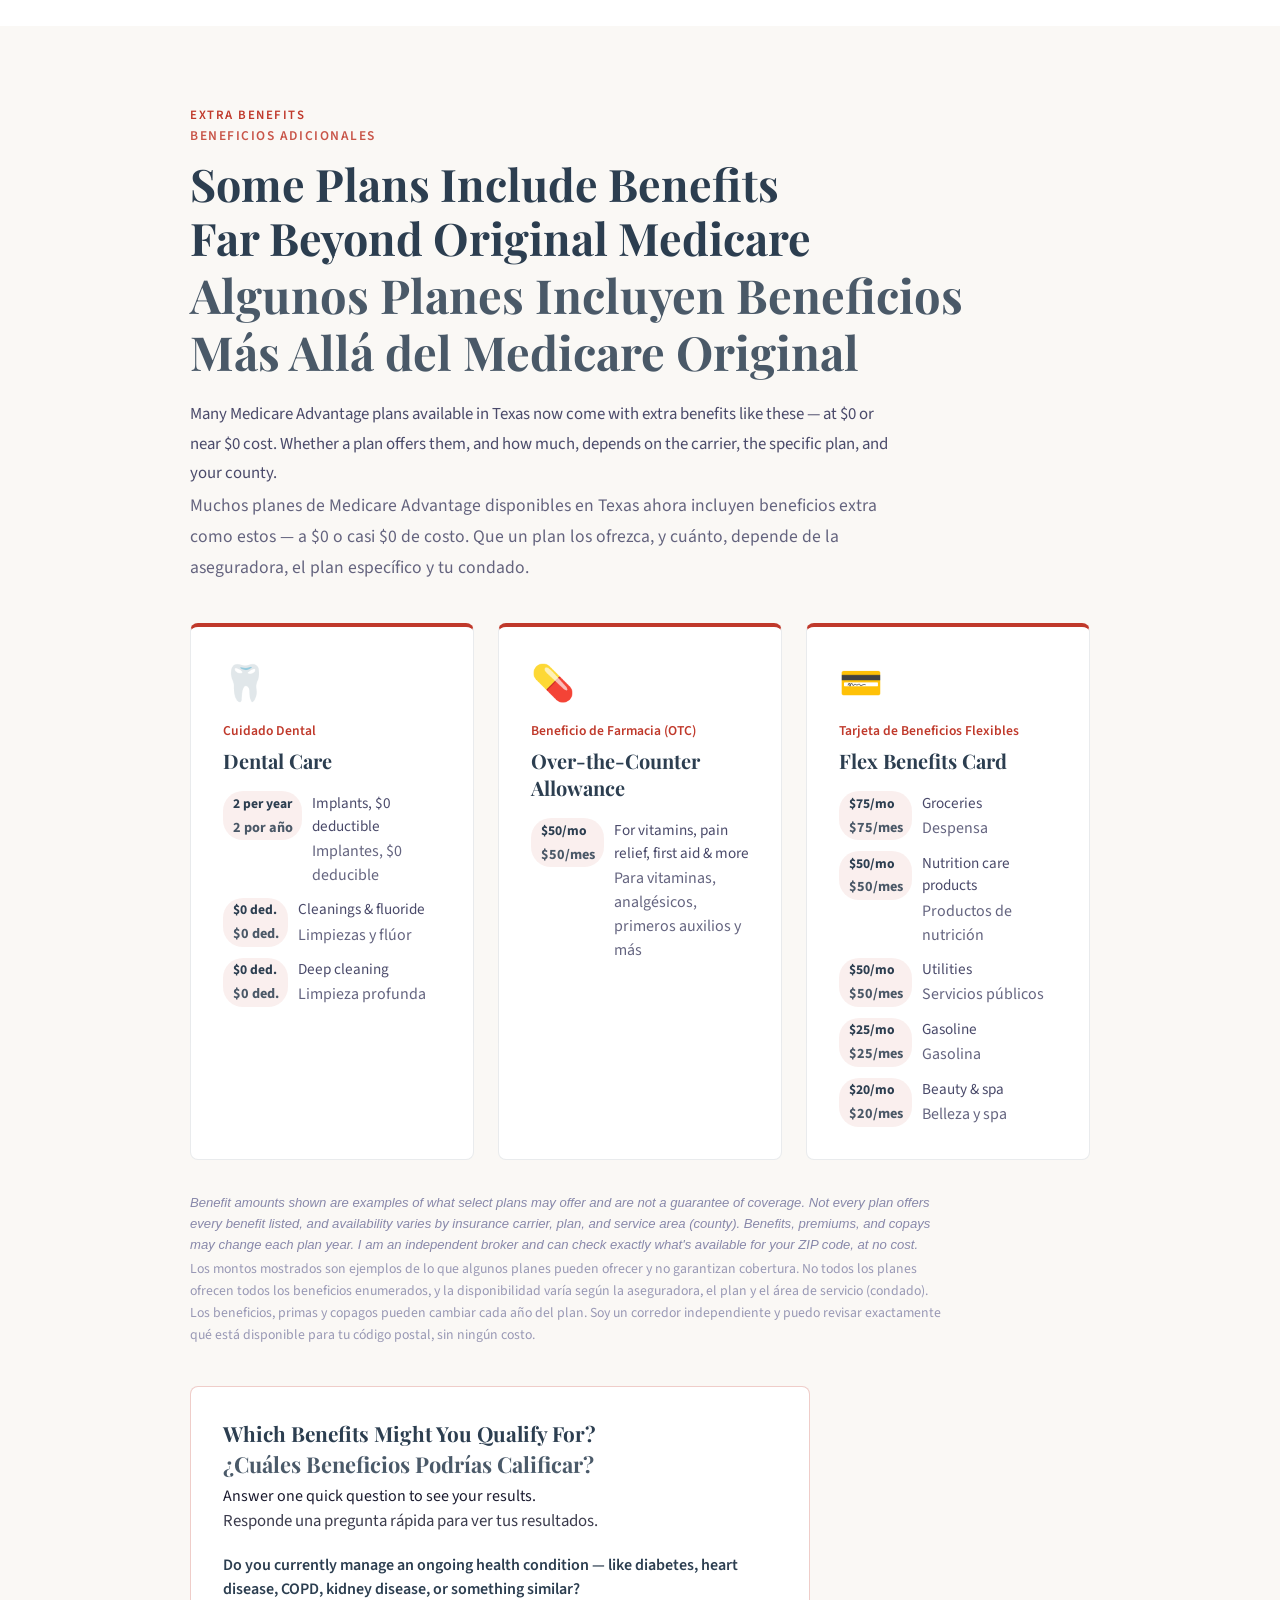
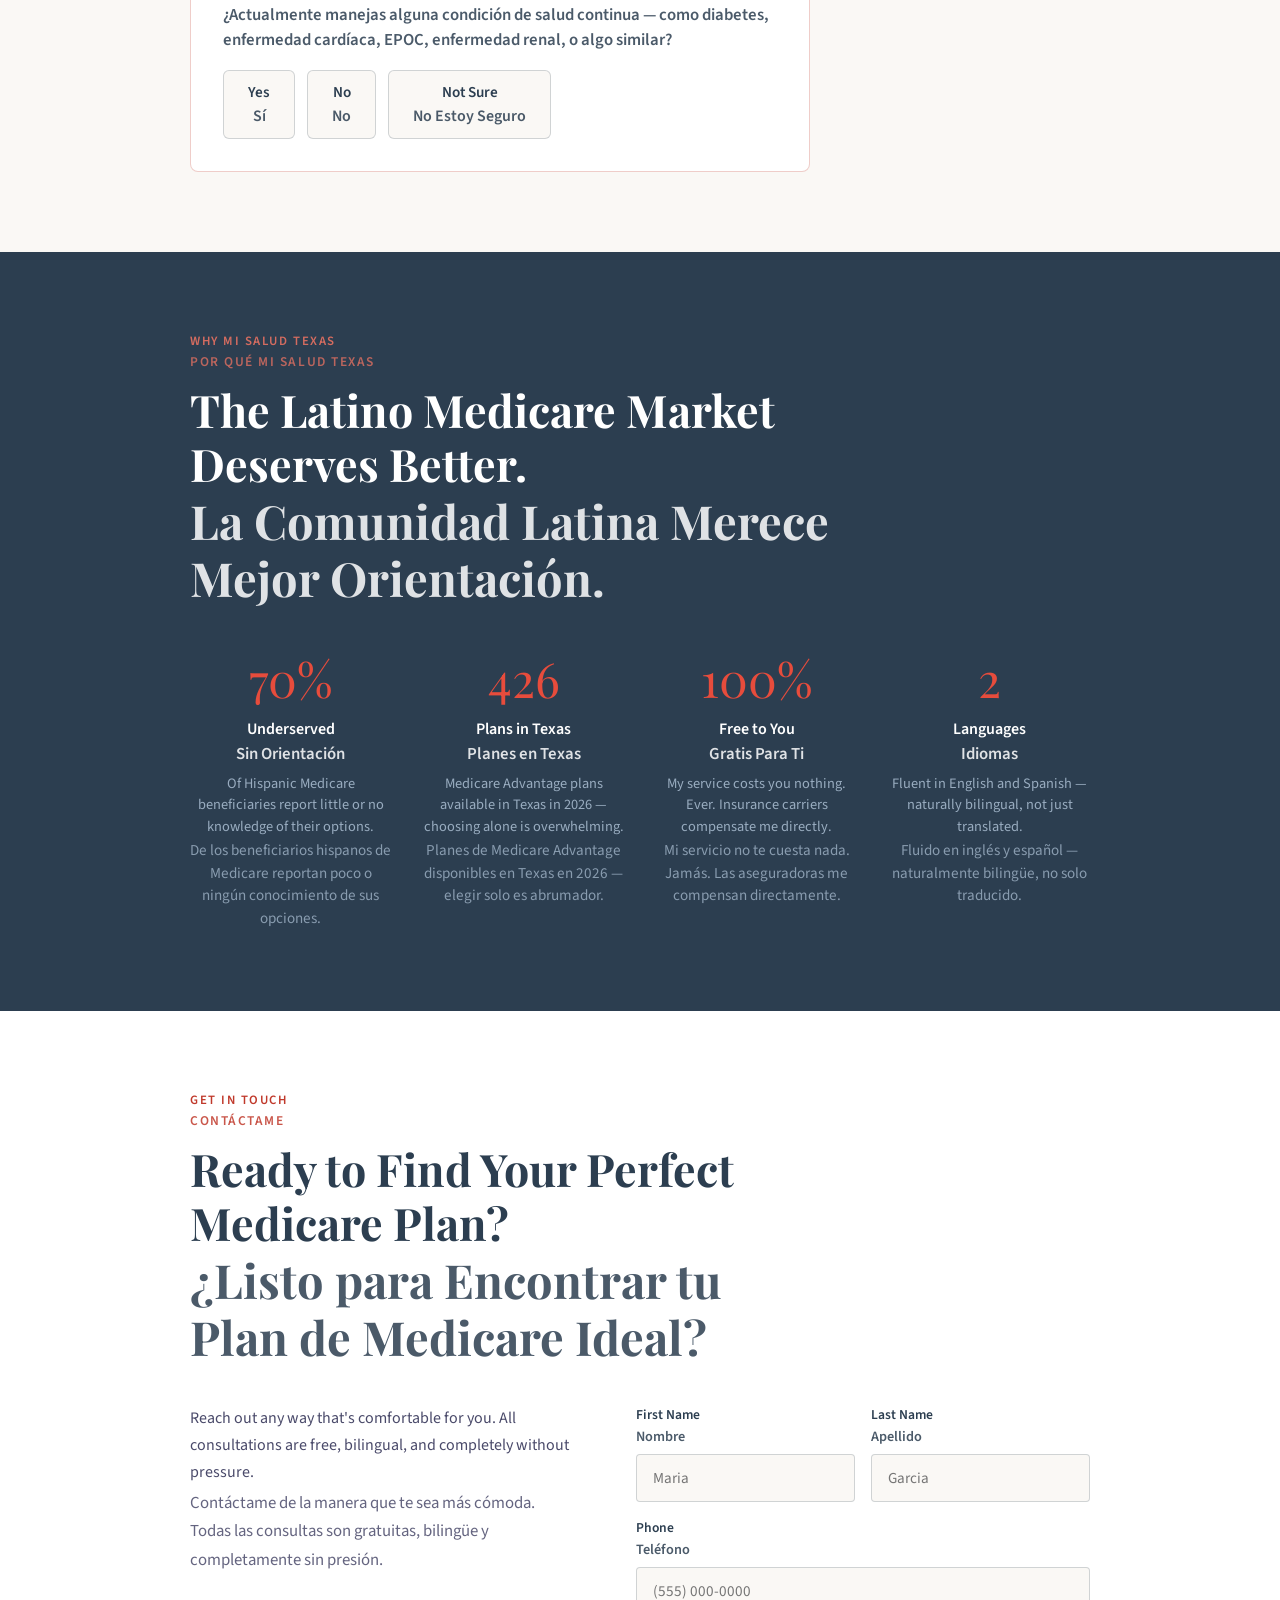
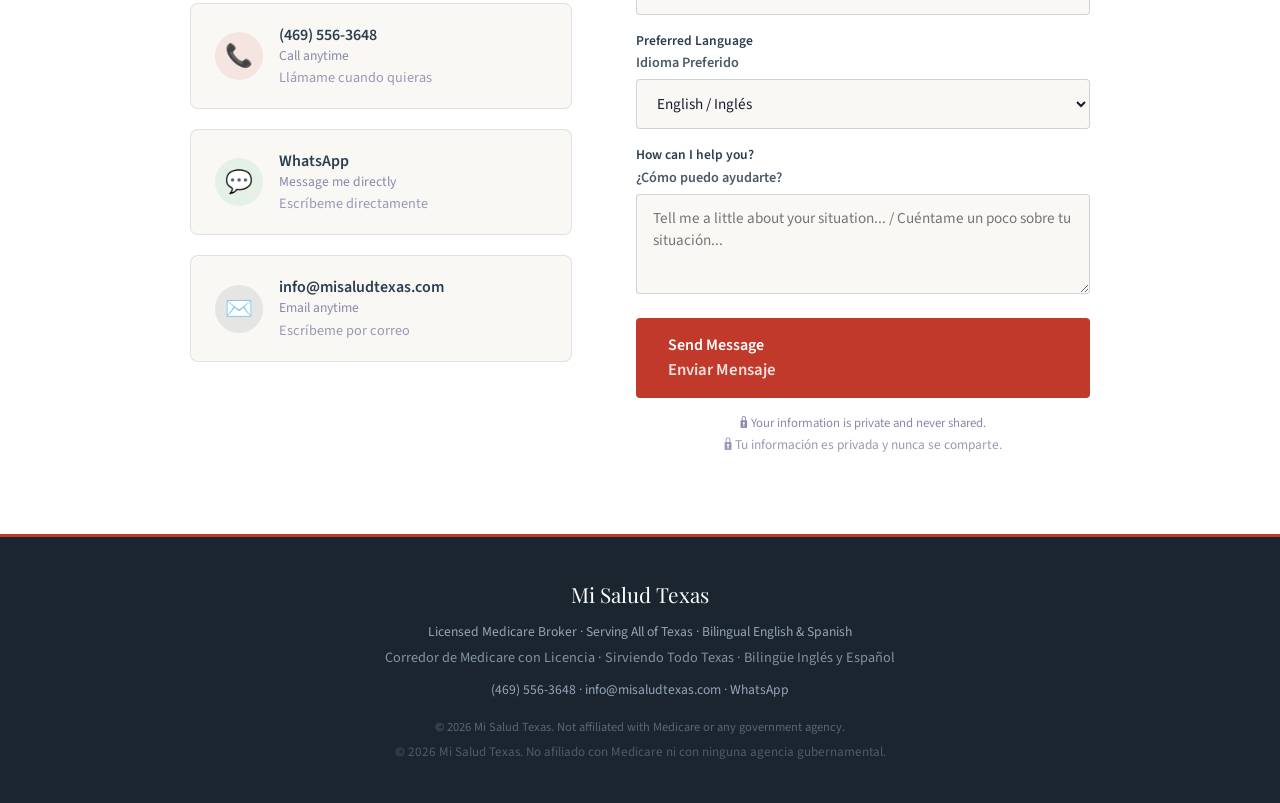
==== commit d474156d: "Add files via upload" ====
--- a/index.html
+++ b/index.html
@@ -10,12 +10,48 @@
 </script>
 <meta charset="UTF-8"/>
 <meta name="viewport" content="width=device-width, initial-scale=1.0"/>
-<title>Mi Salud Texas | Licensed Medicare Broker | Bilingual</title>
-<meta name="description" content="Licensed Medicare broker serving Latino seniors across Texas. Free consultations in English and Spanish. Tu guía de Medicare en Texas. Read our blog for Medicare guides."/>
+<title>Mi Salud Texas | Bilingual Medicare Broker | Dental, Groceries & More</title>
+<meta name="description" content="Licensed bilingual Medicare broker serving Latino seniors across Texas and I am also a Medicare Client, just like you. Compare Medicare Advantage plans with dental, over-the-counter, grocery, and utility benefits. Free consultations in English and Spanish. Corredor de Medicare bilingüe en Texas."/>
+<meta name="robots" content="index, follow"/>
+<link rel="canonical" href="https://misaludtexas.com/"/>
+<meta name="theme-color" content="#2C3E50"/>
+
+<!-- Open Graph -->
+<meta property="og:type" content="website"/>
+<meta property="og:site_name" content="Mi Salud Texas"/>
+<meta property="og:title" content="Mi Salud Texas | Corredor de Medicare Bilingüe en Texas, y Yo Tambien tengo Medicare...como tu"/>
+<meta property="og:description" content="Compara planes de Medicare Advantage con beneficios dentales, despensa, servicios y más. Consultas gratis en inglés y español."/>
+<meta property="og:url" content="https://misaludtexas.com/"/>
+<meta property="og:image" content="https://misaludtexas.com/og-image.jpg"/>
+<meta property="og:image:width" content="1200"/>
+<meta property="og:image:height" content="630"/>
+<meta property="og:locale" content="es_US"/>
+<meta property="og:locale:alternate" content="en_US"/>
+
+<!-- Twitter Card -->
+<meta name="twitter:card" content="summary_large_image"/>
+<meta name="twitter:title" content="Mi Salud Texas | Bilingual Medicare Broker in Texas"/>
+<meta name="twitter:description" content="Free bilingual Medicare guidance. Compare plans with dental, grocery, OTC and utility benefits across Texas."/>
+<meta name="twitter:image" content="https://misaludtexas.com/og-image.jpg"/>
+
 <link rel="icon" type="image/svg+xml" href="data:image/svg+xml,<svg xmlns='http://www.w3.org/2000/svg' viewBox='0 0 100 100'><rect width='100' height='100' rx='20' fill='%232C3E50'/><path d='M50 15 L57 38 L82 38 L62 53 L70 77 L50 62 L30 77 L38 53 L18 38 L43 38 Z' fill='white'/><rect x='25' y='80' width='50' height='8' rx='2' fill='%23C0392B'/></svg>">
 <link rel="preconnect" href="https://fonts.googleapis.com"/>
 <link rel="preconnect" href="https://fonts.gstatic.com" crossorigin/>
 <link href="https://fonts.googleapis.com/css2?family=Playfair+Display:wght@700;900&family=Source+Sans+3:wght@300;400;600&display=swap" rel="stylesheet"/>
+
+<script type="application/ld+json">
+{
+  "@context": "https://schema.org",
+  "@type": "InsuranceAgency",
+  "name": "Mi Salud Texas",
+  "description": "Licensed bilingual Medicare broker serving Latino seniors across Texas. Free plan comparisons in English and Spanish.",
+  "url": "https://misaludtexas.com/",
+  "areaServed": { "@type": "State", "name": "Texas" },
+  "knowsLanguage": ["en", "es"],
+  "founder": { "@type": "Person", "name": "Paul Antonio Foxworth" },
+  "priceRange": "Free"
+}
+</script>
 <style>
   :root {
     --charcoal: #2C3E50;
@@ -35,10 +71,13 @@
   body { font-family: 'Source Sans 3', sans-serif; background: var(--cream); color: var(--text-dark); overflow-x: hidden; }
 
   .lang-toggle {
-    position: fixed; top: 72px; right: 1.5rem; z-index: 99;
+    position: fixed; top: 112px; right: 1.5rem; z-index: 99;
     display: flex; background: rgba(44,62,80,0.95); border-radius: 20px;
     overflow: hidden; border: 1px solid rgba(255,255,255,0.15);
-  }
+    transition: top 0.2s ease;
+  }
+  body.no-aep-banner .lang-toggle { top: 72px; }
+  body.no-aep-banner .hero { padding-top: 100px; }
   .lang-btn {
     padding: 0.3rem 0.9rem; font-size: 0.8rem; font-weight: 600;
     cursor: pointer; border: none; background: transparent;
@@ -52,6 +91,15 @@
     padding: 0 2rem; display: flex; align-items: center; justify-content: space-between;
     height: 64px; border-bottom: 2px solid var(--red);
   }
+  .aep-banner {
+    position: fixed; top: 64px; left: 0; right: 0; z-index: 97;
+    background: linear-gradient(90deg, var(--red), var(--red-light));
+    color: white; text-align: center; padding: 0.55rem 2.5rem;
+    font-size: 0.85rem; font-weight: 600; line-height: 1.4;
+  }
+  .aep-banner a { color: white; text-decoration: underline; }
+  .aep-close { position: absolute; right: 0.75rem; top: 50%; transform: translateY(-50%); background: none; border: none; color: rgba(255,255,255,0.85); font-size: 1.1rem; cursor: pointer; line-height: 1; padding: 0.25rem; }
+  .aep-close:hover { color: white; }
   .nav-brand { font-family: 'Playfair Display', serif; color: var(--white); font-size: 1.4rem; font-weight: 700; text-decoration: none; display: flex; align-items: center; gap: 0.5rem; }
   .nav-brand span { color: var(--red-light); }
   .nav-links { display: flex; gap: 1.5rem; align-items: center; }
@@ -75,7 +123,8 @@
   .hero {
     min-height: 100vh;
     background: linear-gradient(135deg, var(--charcoal-dark) 0%, var(--charcoal) 50%, var(--charcoal-mid) 100%);
-    display: flex; align-items: center; padding: 100px 2rem 60px; position: relative; overflow: hidden;
+    display: flex; align-items: center; padding: 148px 2rem 60px; position: relative; overflow: hidden;
+    transition: padding-top 0.2s ease;
   }
   .hero::before { content: '★'; position: absolute; font-size: 400px; color: rgba(255,255,255,0.03); right: -60px; top: 50%; transform: translateY(-50%); font-family: serif; pointer-events: none; }
   .hero::after { content: ''; position: absolute; top: 0; left: 0; right: 0; height: 4px; background: var(--red); }
@@ -132,6 +181,55 @@
   .why-item h4 { font-size: 1rem; font-weight: 600; margin-bottom: 0.4rem; }
   .why-item p { font-size: 0.9rem; color: rgba(200,220,240,0.7); line-height: 1.5; }
 
+  /* Trust strip */
+  .trust-strip { background: var(--white); padding: 1.5rem 2rem; border-bottom: 1px solid rgba(44,62,80,0.08); }
+  .trust-strip-inner { max-width: 900px; margin: 0 auto; text-align: center; }
+  .trust-strip-label { font-size: 0.78rem; font-weight: 600; letter-spacing: 0.06em; color: var(--text-light); margin-bottom: 0.85rem; }
+  .trust-badges { display: flex; flex-wrap: wrap; justify-content: center; gap: 0.6rem 1rem; }
+  .trust-badge { font-size: 0.85rem; font-weight: 600; color: var(--charcoal); background: var(--cream); border: 1px solid rgba(44,62,80,0.12); padding: 0.4rem 0.9rem; border-radius: 4px; }
+
+  /* Benefits section */
+  .benefits { background: var(--cream); padding: 5rem 2rem; }
+  .benefits-intro { color: var(--text-mid); line-height: 1.75; font-size: 1.05rem; max-width: 700px; margin-top: 1.25rem; }
+  .benefits-grid { display: grid; grid-template-columns: repeat(auto-fit, minmax(280px, 1fr)); gap: 1.5rem; margin-top: 2.5rem; }
+  .benefit-card { background: var(--white); border-radius: 8px; padding: 2rem; border: 1px solid rgba(44,62,80,0.1); border-top: 4px solid var(--red); }
+  .benefit-card-icon { font-size: 2.2rem; margin-bottom: 0.75rem; }
+  .benefit-card h3 { font-family: 'Playfair Display', serif; color: var(--charcoal); font-size: 1.25rem; margin-bottom: 0.3rem; }
+  .benefit-card h3 .es-title { display: block; font-size: 0.85rem; color: var(--red); font-family: 'Source Sans 3', sans-serif; font-weight: 600; font-style: normal; margin-bottom: 0.4rem; }
+  .benefit-list { list-style: none; margin-top: 1.1rem; display: flex; flex-direction: column; gap: 0.65rem; }
+  .benefit-list li { display: flex; align-items: baseline; gap: 0.6rem; font-size: 0.95rem; color: var(--text-mid); line-height: 1.5; }
+  .benefit-list .amount { flex-shrink: 0; font-weight: 700; color: var(--charcoal); background: rgba(192,57,43,0.08); padding: 0.15rem 0.6rem; border-radius: 20px; font-size: 0.85rem; white-space: nowrap; }
+  .benefits-disclaimer { margin-top: 2rem; font-size: 0.82rem; color: var(--text-light); line-height: 1.6; max-width: 760px; font-style: italic; }
+  .benefits-cta { margin-top: 2.5rem; background: var(--white); border: 1.5px solid rgba(192,57,43,0.25); border-radius: 8px; padding: 2rem; max-width: 620px; }
+  .benefits-cta h3 { font-family: 'Playfair Display', serif; color: var(--charcoal); font-size: 1.3rem; margin-bottom: 0.4rem; }
+  .benefits-cta > p.bi { color: var(--text-mid); font-size: 0.95rem; margin-bottom: 1.25rem; }
+  .quiz-question { font-weight: 600; color: var(--charcoal); margin: 1.25rem 0 1rem; line-height: 1.5; }
+  .quiz-options { display: flex; gap: 0.75rem; flex-wrap: wrap; }
+  .quiz-btn { background: var(--cream); border: 1.5px solid rgba(44,62,80,0.2); color: var(--charcoal); font-weight: 600; padding: 0.65rem 1.5rem; border-radius: 6px; cursor: pointer; font-family: inherit; font-size: 0.95rem; transition: all 0.15s ease; }
+  .quiz-btn:hover { background: var(--red); border-color: var(--red); color: white; }
+  .quiz-result { background: var(--cream); border-radius: 6px; padding: 1.25rem; margin-bottom: 0.75rem; }
+  .quiz-check { font-size: 0.92rem; color: var(--text-mid); line-height: 1.6; margin-bottom: 0.75rem; }
+  .quiz-check:last-child { margin-bottom: 0; }
+  .quiz-check-highlight { color: var(--charcoal); font-weight: 600; background: rgba(192,57,43,0.08); padding: 0.75rem; border-radius: 6px; border-left: 3px solid var(--red); }
+  .quiz-restart { background: none; border: none; color: var(--text-light); font-size: 0.82rem; text-decoration: underline; cursor: pointer; margin-top: 0.5rem; padding: 0; font-family: inherit; }
+  .benefits-form { display: flex; flex-direction: column; gap: 0.85rem; }
+  .benefits-form .form-row { display: grid; grid-template-columns: 1fr 1fr; gap: 0.85rem; }
+
+  /* Sticky mobile CTA bar */
+  .mobile-cta-bar { display: none; }
+  @media (max-width: 680px) {
+    .mobile-cta-bar {
+      display: flex; position: fixed; bottom: 0; left: 0; right: 0; z-index: 98;
+      border-top: 2px solid var(--red); background: var(--charcoal-dark);
+    }
+    .mobile-cta-bar a {
+      flex: 1; display: flex; align-items: center; justify-content: center; gap: 0.4rem;
+      padding: 0.9rem 0.5rem; color: white; text-decoration: none; font-weight: 600; font-size: 0.9rem;
+    }
+    .mobile-cta-bar a:first-child { background: var(--red); }
+    body { padding-bottom: 58px; }
+  }
+
   .contact-grid { display: grid; grid-template-columns: 1fr 1fr; gap: 4rem; margin-top: 2.5rem; align-items: start; }
   .contact-methods { display: flex; flex-direction: column; gap: 1.25rem; }
   .contact-method { display: flex; align-items: center; gap: 1rem; padding: 1.25rem 1.5rem; border-radius: 8px; border: 1px solid rgba(44,62,80,0.12); text-decoration: none; color: var(--text-dark); transition: all 0.2s; background: var(--cream); }
@@ -163,6 +261,11 @@
     .about-grid, .contact-grid { grid-template-columns: 1fr; }
     .form-row { grid-template-columns: 1fr; }
     .hero-trust { gap: 1rem; }
+    .aep-banner { padding: 0.5rem 2.25rem; font-size: 0.78rem; }
+    .lang-toggle { top: 126px; }
+    body.no-aep-banner .lang-toggle { top: 72px; }
+    .hero { padding-top: 162px; }
+    body.no-aep-banner .hero { padding-top: 100px; }
   }
 </style>
 </head>
@@ -180,14 +283,20 @@
   <div class="nav-links">
     <a href="#about" class="nav-link"><span class="bi"><span class="en">About</span><span class="es">Acerca</span></span></a>
     <a href="#services" class="nav-link"><span class="bi"><span class="en">Services</span><span class="es">Servicios</span></span></a>
+    <a href="#benefits" class="nav-link"><span class="bi"><span class="en">Benefits</span><span class="es">Beneficios</span></span></a>
     <a href="#blog" class="nav-link"><span class="bi"><span class="en">Blog</span><span class="es">Blog</span></span></a>
     <a href="#why" class="nav-link"><span class="bi"><span class="en">Why Us</span><span class="es">Por Qué</span></span></a>
   </div>
-  <a href="#contact" class="nav-cta">
+  <a href="#contact" class="nav-cta" data-lead-source="Nav Bar CTA">
     <span class="en">Free Consultation</span>
     <span class="es" style="display:none">Consulta Gratis</span>
   </a>
 </nav>
+
+<div class="aep-banner" id="aep-banner">
+  <span id="aep-banner-text">Loading...</span>
+  <button class="aep-close" onclick="dismissAepBanner()" aria-label="Close">✕</button>
+</div>
 
 <div class="lang-toggle">
   <button class="lang-btn active" onclick="setLang('bilingual')">EN/ES</button>
@@ -225,6 +334,20 @@
   </div>
 </section>
 
+<div class="trust-strip">
+  <div class="trust-strip-inner">
+    <p class="trust-strip-label bi"><span class="en">INDEPENDENTLY REPRESENTING MAJOR CARRIERS IN TEXAS</span><span class="es">REPRESENTANDO A LAS PRINCIPALES ASEGURADORAS EN TEXAS</span></p>
+    <div class="trust-badges">
+      <span class="trust-badge">UnitedHealthcare</span>
+      <span class="trust-badge">Humana</span>
+      <span class="trust-badge">Aetna</span>
+      <span class="trust-badge">Blue Cross Blue Shield</span>
+      <span class="trust-badge">Cigna</span>
+      <span class="trust-badge">Wellcare</span>
+    </div>
+  </div>
+</div>
+
 <section class="about" id="about">
   <div class="section-inner">
     <p class="section-label bi"><span class="en">About</span><span class="es">Acerca de Mí</span></p>
@@ -258,8 +381,8 @@
   <div class="section-inner">
     <p class="section-label bi"><span class="en">What I Help With</span><span class="es">Cómo Te Ayudo</span></p>
     <h2 class="section-title bi">
-      <span class="en">Medicare Can Be Complicated.<br/>I Make It Simple.</span>
-      <span class="es">Medicare Puede Ser Complicado.<br/>Yo Lo Hago Simple.</span>
+      <span class="en">Medicare Can Be Complicated.<br/>I know because I also have Medicare.<br/>I Make It Simple.</span>
+      <span class="es">Medicare Puede Ser Complicado.<br/>Lo se porque yo tambien tengo Medicare. Yo Te Lo Hago Facil.</span>
     </h2>
     <div class="services-grid">
       <div class="service-card">
@@ -347,6 +470,116 @@
   </div>
 </section>
 
+<section class="benefits" id="benefits">
+  <div class="section-inner">
+    <p class="section-label bi"><span class="en">Extra Benefits</span><span class="es">Beneficios Adicionales</span></p>
+    <h2 class="section-title bi">
+      <span class="en">Some Plans Include Benefits<br/>Far Beyond Original Medicare</span>
+      <span class="es">Algunos Planes Incluyen Beneficios<br/>Más Allá del Medicare Original</span>
+    </h2>
+    <p class="benefits-intro bi">
+      <span class="en">Many Medicare Advantage plans available in Texas now come with extra benefits like these — at $0 or near $0 cost. Whether a plan offers them, and how much, depends on the carrier, the specific plan, and your county.</span>
+      <span class="es">Muchos planes de Medicare Advantage disponibles en Texas ahora incluyen beneficios extra como estos — a $0 o casi $0 de costo. Que un plan los ofrezca, y cuánto, depende de la aseguradora, el plan específico y tu condado.</span>
+    </p>
+
+    <div class="benefits-grid">
+      <div class="benefit-card">
+        <div class="benefit-card-icon">🦷</div>
+        <h3><span class="es-title">Cuidado Dental</span>Dental Care</h3>
+        <ul class="benefit-list">
+          <li><span class="amount bi"><span class="en">2 per year</span><span class="es">2 por año</span></span> <span class="bi"><span class="en">Implants, $0 deductible</span><span class="es">Implantes, $0 deducible</span></span></li>
+          <li><span class="amount bi"><span class="en">$0 ded.</span><span class="es">$0 ded.</span></span> <span class="bi"><span class="en">Cleanings & fluoride</span><span class="es">Limpiezas y flúor</span></span></li>
+          <li><span class="amount bi"><span class="en">$0 ded.</span><span class="es">$0 ded.</span></span> <span class="bi"><span class="en">Deep cleaning</span><span class="es">Limpieza profunda</span></span></li>
+        </ul>
+      </div>
+
+      <div class="benefit-card">
+        <div class="benefit-card-icon">💊</div>
+        <h3><span class="es-title">Beneficio de Farmacia (OTC)</span>Over-the-Counter Allowance</h3>
+        <ul class="benefit-list">
+          <li><span class="amount bi"><span class="en">$50/mo</span><span class="es">$50/mes</span></span> <span class="bi"><span class="en">For vitamins, pain relief, first aid & more</span><span class="es">Para vitaminas, analgésicos, primeros auxilios y más</span></span></li>
+        </ul>
+      </div>
+
+      <div class="benefit-card">
+        <div class="benefit-card-icon">💳</div>
+        <h3><span class="es-title">Tarjeta de Beneficios Flexibles</span>Flex Benefits Card</h3>
+        <ul class="benefit-list">
+          <li><span class="amount bi"><span class="en">$75/mo</span><span class="es">$75/mes</span></span> <span class="bi"><span class="en">Groceries</span><span class="es">Despensa</span></span></li>
+          <li><span class="amount bi"><span class="en">$50/mo</span><span class="es">$50/mes</span></span> <span class="bi"><span class="en">Nutrition care products</span><span class="es">Productos de nutrición</span></span></li>
+          <li><span class="amount bi"><span class="en">$50/mo</span><span class="es">$50/mes</span></span> <span class="bi"><span class="en">Utilities</span><span class="es">Servicios públicos</span></span></li>
+          <li><span class="amount bi"><span class="en">$25/mo</span><span class="es">$25/mes</span></span> <span class="bi"><span class="en">Gasoline</span><span class="es">Gasolina</span></span></li>
+          <li><span class="amount bi"><span class="en">$20/mo</span><span class="es">$20/mes</span></span> <span class="bi"><span class="en">Beauty & spa</span><span class="es">Belleza y spa</span></span></li>
+        </ul>
+      </div>
+    </div>
+
+    <p class="benefits-disclaimer bi">
+      <span class="en">Benefit amounts shown are examples of what select plans may offer and are not a guarantee of coverage. Not every plan offers every benefit listed, and availability varies by insurance carrier, plan, and service area (county). Benefits, premiums, and copays may change each plan year. I am an independent broker and can check exactly what's available for your ZIP code, at no cost.</span>
+      <span class="es">Los montos mostrados son ejemplos de lo que algunos planes pueden ofrecer y no garantizan cobertura. No todos los planes ofrecen todos los beneficios enumerados, y la disponibilidad varía según la aseguradora, el plan y el área de servicio (condado). Los beneficios, primas y copagos pueden cambiar cada año del plan. Soy un corredor independiente y puedo revisar exactamente qué está disponible para tu código postal, sin ningún costo.</span>
+    </p>
+
+    <div class="benefits-cta">
+      <div id="quiz-step-1">
+        <h3 class="bi"><span class="en">Which Benefits Might You Qualify For?</span><span class="es">¿Cuáles Beneficios Podrías Calificar?</span></h3>
+        <p class="bi"><span class="en">Answer one quick question to see your results.</span><span class="es">Responde una pregunta rápida para ver tus resultados.</span></p>
+        <p class="quiz-question bi">
+          <span class="en">Do you currently manage an ongoing health condition — like diabetes, heart disease, COPD, kidney disease, or something similar?</span>
+          <span class="es">¿Actualmente manejas alguna condición de salud continua — como diabetes, enfermedad cardíaca, EPOC, enfermedad renal, o algo similar?</span>
+        </p>
+        <div class="quiz-options">
+          <button type="button" class="quiz-btn" onclick="showQuizResults('yes')"><span class="bi"><span class="en">Yes</span><span class="es">Sí</span></span></button>
+          <button type="button" class="quiz-btn" onclick="showQuizResults('no')"><span class="bi"><span class="en">No</span><span class="es">No</span></span></button>
+          <button type="button" class="quiz-btn" onclick="showQuizResults('unsure')"><span class="bi"><span class="en">Not Sure</span><span class="es">No Estoy Seguro</span></span></button>
+        </div>
+      </div>
+
+      <div id="quiz-step-2" style="display:none;">
+        <div id="quiz-result-yes" class="quiz-result" style="display:none;">
+          <p class="quiz-check bi"><span class="en">✓ Dental care and pharmacy (OTC) benefits are included in many plans — I can check what's in yours.</span><span class="es">✓ Los beneficios dentales y de farmacia (OTC) están incluidos en muchos planes — puedo revisar lo que tiene el tuyo.</span></p>
+          <p class="quiz-check quiz-check-highlight bi"><span class="en">✓ Based on your answer, you may also qualify for extra grocery, utility, and wellness benefits through a special program for people managing an ongoing health condition.</span><span class="es">✓ Según tu respuesta, también podrías calificar para beneficios extra de despensa, servicios y bienestar a través de un programa especial para personas que manejan una condición de salud continua.</span></p>
+        </div>
+        <div id="quiz-result-other" class="quiz-result" style="display:none;">
+          <p class="quiz-check bi"><span class="en">✓ Dental care and pharmacy (OTC) benefits are included in many plans — I can check what's in yours.</span><span class="es">✓ Los beneficios dentales y de farmacia (OTC) están incluidos en muchos planes — puedo revisar lo que tiene el tuyo.</span></p>
+          <p class="quiz-check bi"><span class="en">Grocery and utility benefits are usually reserved for people managing an ongoing health condition — but many people qualify without realizing it. I can check for you, free of charge.</span><span class="es">Los beneficios de despensa y servicios generalmente se reservan para personas que manejan una condición de salud continua — pero muchas personas califican sin saberlo. Puedo revisarlo por ti, sin costo.</span></p>
+          <p class="quiz-check quiz-check-highlight bi"><span class="en">✓ Even without a qualifying condition, you may still be eligible for Extra Help — a federal program that lowers or eliminates your Medicare drug plan premiums and copays based on income. It's worth checking either way.</span><span class="es">✓ Incluso sin una condición que califique, podrías ser elegible para Extra Help — un programa federal que reduce o elimina las primas y copagos de tu plan de medicamentos de Medicare según tus ingresos. Vale la pena revisarlo de todas formas.</span></p>
+        </div>
+
+        <p class="bi" style="margin-top:1.25rem;"><span class="en">Leave your info and I'll confirm exactly what you qualify for — free, no obligation.</span><span class="es">Déjame tu información y confirmo exactamente para qué calificas — gratis, sin compromiso.</span></p>
+        <form class="benefits-form" action="https://formspree.io/f/mnnzznbv" method="POST" onsubmit="handleSubmit(event)">
+          <input type="hidden" name="form_name" value="Benefits Eligibility Quiz"/>
+          <input type="hidden" name="lead_source" value="Benefits Section Quiz"/>
+          <input type="hidden" name="quiz_answer" id="quiz-answer-field" value=""/>
+          <input type="text" name="_gotcha" style="display:none" tabindex="-1" autocomplete="off"/>
+          <div class="form-row">
+            <div class="form-group">
+              <label class="bi"><span class="en">First Name</span><span class="es">Nombre</span></label>
+              <input type="text" name="first_name" placeholder="Maria" required/>
+            </div>
+            <div class="form-group">
+              <label class="bi"><span class="en">Phone</span><span class="es">Teléfono</span></label>
+              <input type="tel" name="phone" placeholder="(555) 000-0000" required/>
+            </div>
+          </div>
+          <div class="form-group">
+            <label class="bi"><span class="en">ZIP Code</span><span class="es">Código Postal</span></label>
+            <input type="text" name="zip" inputmode="numeric" pattern="[0-9]{5}" placeholder="78201" required/>
+          </div>
+          <button type="submit" class="form-submit bi">
+            <span class="en">Check My Benefits</span>
+            <span class="es">Ver Mis Beneficios</span>
+          </button>
+          <p class="form-note bi">
+            <span class="en">🔒 Your information is private and never shared.</span>
+            <span class="es">🔒 Tu información es privada y nunca se comparte.</span>
+          </p>
+        </form>
+      </div>
+    </div>
+  </div>
+</section>
+
+
 <section class="why" id="why">
   <div class="section-inner">
     <p class="section-label" style="color:rgba(255,120,100,0.8)" >
@@ -419,24 +652,28 @@
         </div>
       </div>
       <div>
-        <form class="contact-form" onsubmit="handleSubmit(event)">
+        <form class="contact-form" action="https://formspree.io/f/mnnzznbv
+		" method="POST" onsubmit="handleSubmit(event)">
+          <input type="hidden" name="form_name" value="Main Contact Form"/>
+          <input type="hidden" name="lead_source" id="contact-lead-source" value="Direct / Scrolled to Form"/>
+          <input type="text" name="_gotcha" style="display:none" tabindex="-1" autocomplete="off"/>
           <div class="form-row">
             <div class="form-group">
               <label class="bi"><span class="en">First Name</span><span class="es">Nombre</span></label>
-              <input type="text" placeholder="Maria" required/>
+              <input type="text" name="first_name" placeholder="Maria" required/>
             </div>
             <div class="form-group">
               <label class="bi"><span class="en">Last Name</span><span class="es">Apellido</span></label>
-              <input type="text" placeholder="Garcia" required/>
+              <input type="text" name="last_name" placeholder="Garcia" required/>
             </div>
           </div>
           <div class="form-group">
             <label class="bi"><span class="en">Phone</span><span class="es">Teléfono</span></label>
-            <input type="tel" placeholder="(555) 000-0000" required/>
+            <input type="tel" name="phone" placeholder="(555) 000-0000" required/>
           </div>
           <div class="form-group">
             <label class="bi"><span class="en">Preferred Language</span><span class="es">Idioma Preferido</span></label>
-            <select>
+            <select name="preferred_language">
               <option value="english">English / Inglés</option>
               <option value="spanish">Español / Spanish</option>
               <option value="both">Both / Los dos</option>
@@ -444,7 +681,7 @@
           </div>
           <div class="form-group">
             <label class="bi"><span class="en">How can I help you?</span><span class="es">¿Cómo puedo ayudarte?</span></label>
-            <textarea class="bi" placeholder="Tell me a little about your situation... / Cuéntame un poco sobre tu situación..."></textarea>
+            <textarea class="bi" name="message" placeholder="Tell me a little about your situation... / Cuéntame un poco sobre tu situación..."></textarea>
           </div>
           <button type="submit" class="form-submit bi">
             <span class="en">Send Message</span>
@@ -459,6 +696,11 @@
     </div>
   </div>
 </section>
+
+<div class="mobile-cta-bar">
+  <a href="#" id="mobile-call">📞 <span class="bi"><span class="en">Call</span><span class="es">Llamar</span></span></a>
+  <a href="#" id="mobile-whatsapp" target="_blank">💬 WhatsApp</a>
+</div>
 
 <footer>
   <p class="brand">Mi Salud Texas</p>
@@ -505,6 +747,11 @@
   if (footerCall) { footerCall.href = phoneLink; }
   var footerWhatsapp = document.getElementById('footer-whatsapp');
   if (footerWhatsapp) { footerWhatsapp.href = whatsappLink; }
+
+  var mobileCall = document.getElementById('mobile-call');
+  if (mobileCall) { mobileCall.href = phoneLink; }
+  var mobileWhatsapp = document.getElementById('mobile-whatsapp');
+  if (mobileWhatsapp) { mobileWhatsapp.href = whatsappLink; }
 });
 
 function setLang(lang) {
@@ -525,12 +772,92 @@
   }
 }
 
-function handleSubmit(e) {
+// ----- Track which CTA led to the contact form -----
+document.addEventListener('click', function (e) {
+  var link = e.target.closest('a[data-lead-source]');
+  if (!link) return;
+  var field = document.getElementById('contact-lead-source');
+  if (field) { field.value = link.getAttribute('data-lead-source'); }
+});
+
+async function handleSubmit(e) {
   e.preventDefault();
-  const btn = e.target.querySelector('.form-submit');
-  btn.textContent = '✓ Sent! · ¡Enviado!';
-  btn.style.background = '#27ae60';
+  const form = e.target;
+  const btn = form.querySelector('.form-submit');
+  const originalHTML = btn.innerHTML;
   btn.disabled = true;
+  btn.textContent = 'Sending... · Enviando...';
+  try {
+    const response = await fetch(form.action, {
+      method: 'POST',
+      body: new FormData(form),
+      headers: { 'Accept': 'application/json' }
+    });
+    if (!response.ok) throw new Error('Submission failed');
+    btn.textContent = '✓ Sent! · ¡Enviado!';
+    btn.style.background = '#27ae60';
+    form.reset();
+  } catch (err) {
+    btn.disabled = false;
+    btn.innerHTML = originalHTML;
+    alert('Something went wrong. Please call or WhatsApp me directly. / Algo salió mal. Por favor llámame o escríbeme por WhatsApp.');
+  }
+}
+
+// ----- Benefits eligibility quiz -----
+function showQuizResults(answer) {
+  document.getElementById('quiz-step-1').style.display = 'none';
+  document.getElementById('quiz-step-2').style.display = 'block';
+  document.getElementById('quiz-result-yes').style.display = (answer === 'yes') ? 'block' : 'none';
+  document.getElementById('quiz-result-other').style.display = (answer !== 'yes') ? 'block' : 'none';
+  var field = document.getElementById('quiz-answer-field');
+  if (field) { field.value = answer; }
+}
+
+// ----- AEP countdown banner -----
+(function () {
+  var banner = document.getElementById('aep-banner');
+  var textEl = document.getElementById('aep-banner-text');
+  if (!banner || !textEl) return;
+
+  if (sessionStorage.getItem('aepBannerDismissed') === '1') {
+    banner.style.display = 'none';
+    document.body.classList.add('no-aep-banner');
+    return;
+  }
+
+  var now = new Date();
+  var year = now.getFullYear();
+  var aepStart = new Date(year, 9, 15);           // Oct 15
+  var aepEnd = new Date(year, 11, 7, 23, 59, 59);  // Dec 7
+
+  var msPerDay = 1000 * 60 * 60 * 24;
+  var textEn, textEs;
+
+  if (now < aepStart) {
+    var daysToStart = Math.ceil((aepStart - now) / msPerDay);
+    textEn = '🗓️ Medicare Annual Enrollment (Oct 15 – Dec 7) starts in ' + daysToStart + ' days — get ready.';
+    textEs = '🗓️ La Inscripción Anual de Medicare (15 oct – 7 dic) comienza en ' + daysToStart + ' días — prepárate.';
+  } else if (now <= aepEnd) {
+    var daysToEnd = Math.ceil((aepEnd - now) / msPerDay);
+    textEn = '🗓️ Medicare Annual Enrollment is open now — ' + daysToEnd + ' days left to switch plans.';
+    textEs = '🗓️ La Inscripción Anual de Medicare está abierta — quedan ' + daysToEnd + ' días para cambiar de plan.';
+  } else {
+    var nextStart = new Date(year + 1, 9, 15);
+    var daysToNext = Math.ceil((nextStart - now) / msPerDay);
+    textEn = '🗓️ Next Medicare Annual Enrollment starts in ' + daysToNext + ' days (Oct 15).';
+    textEs = '🗓️ La próxima Inscripción Anual de Medicare comienza en ' + daysToNext + ' días (15 oct).';
+  }
+
+  textEl.innerHTML = '<span class="bi"><span class="en">' + textEn + '</span><span class="es">' + textEs + '</span></span> — <a href="#contact" data-lead-source="AEP Banner">' +
+    '<span class="bi"><span class="en">Talk to me</span><span class="es">Hablemos</span></span></a>';
+})();
+
+function dismissAepBanner() {
+  var banner = document.getElementById('aep-banner');
+  banner.style.display = 'none';
+  document.body.classList.add('no-aep-banner');
+  sessionStorage.setItem('aepBannerDismissed', '1');
 }
 </script>
 </body>
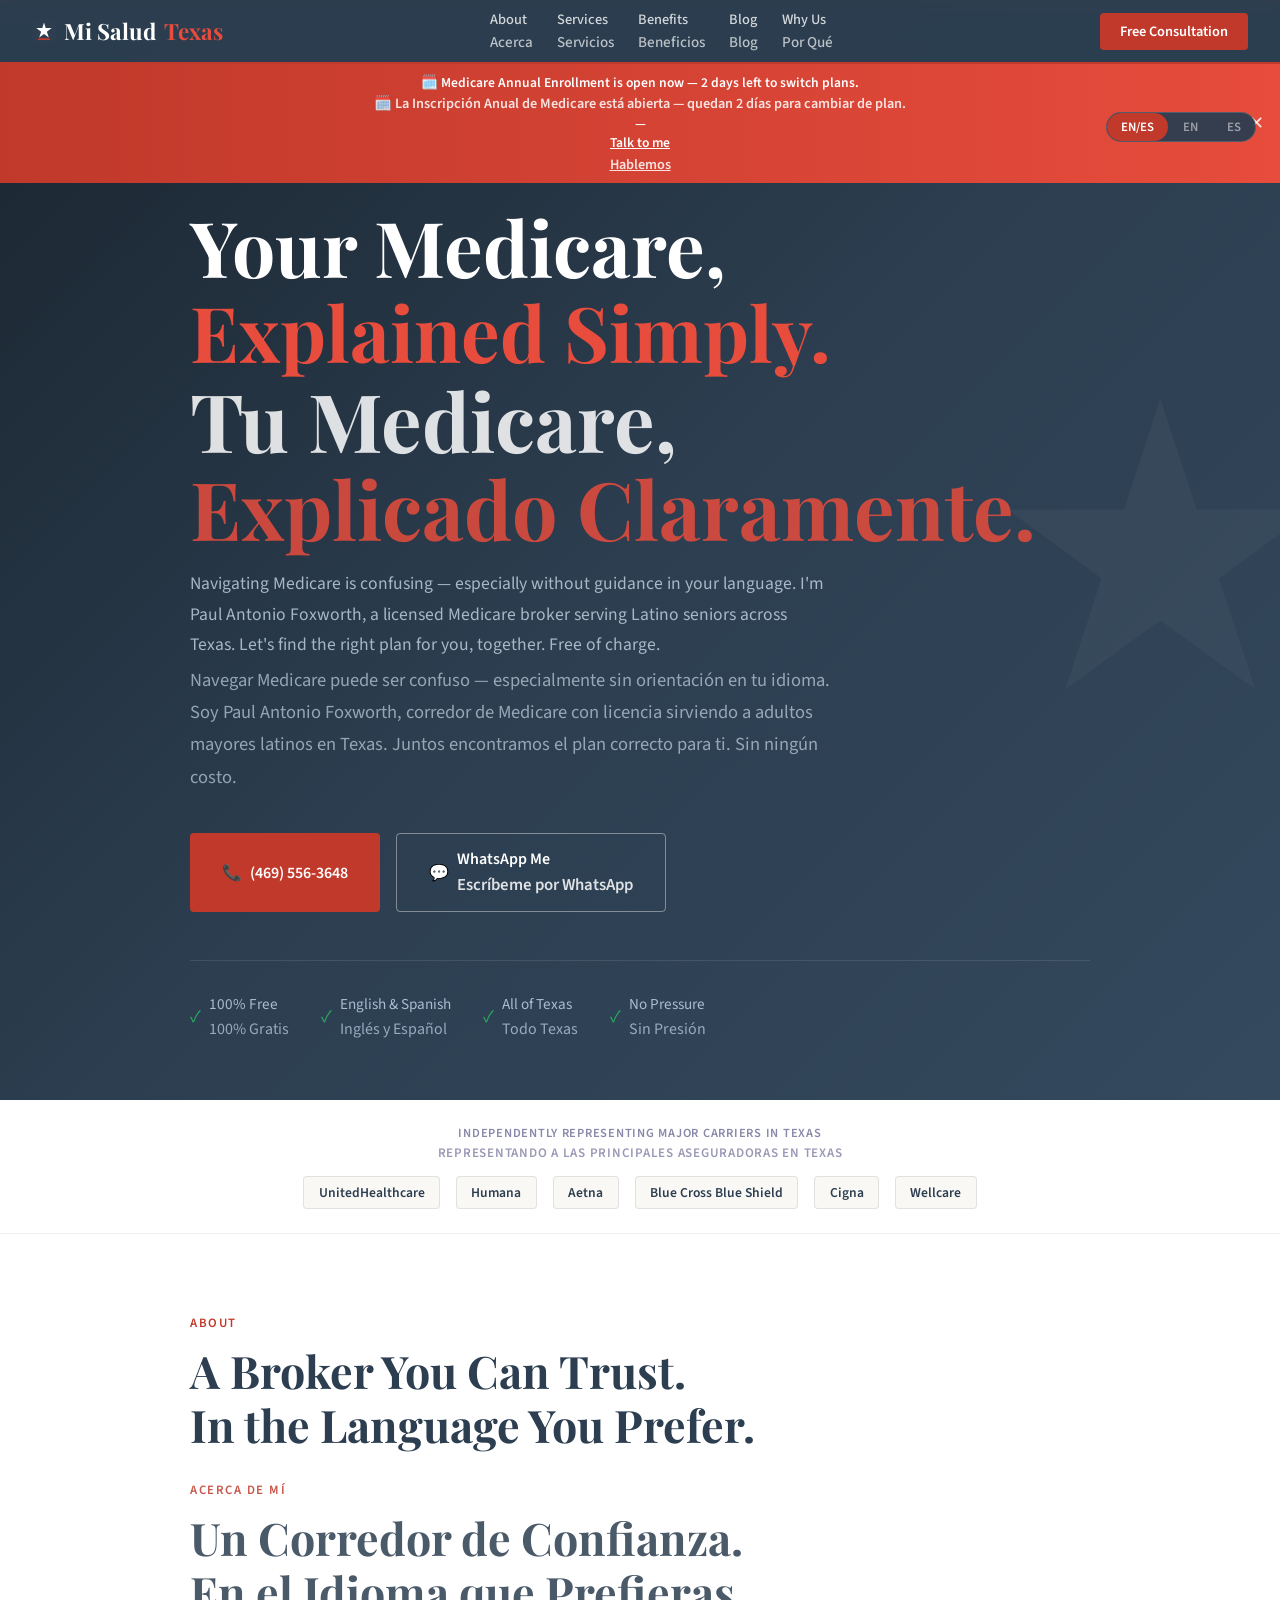
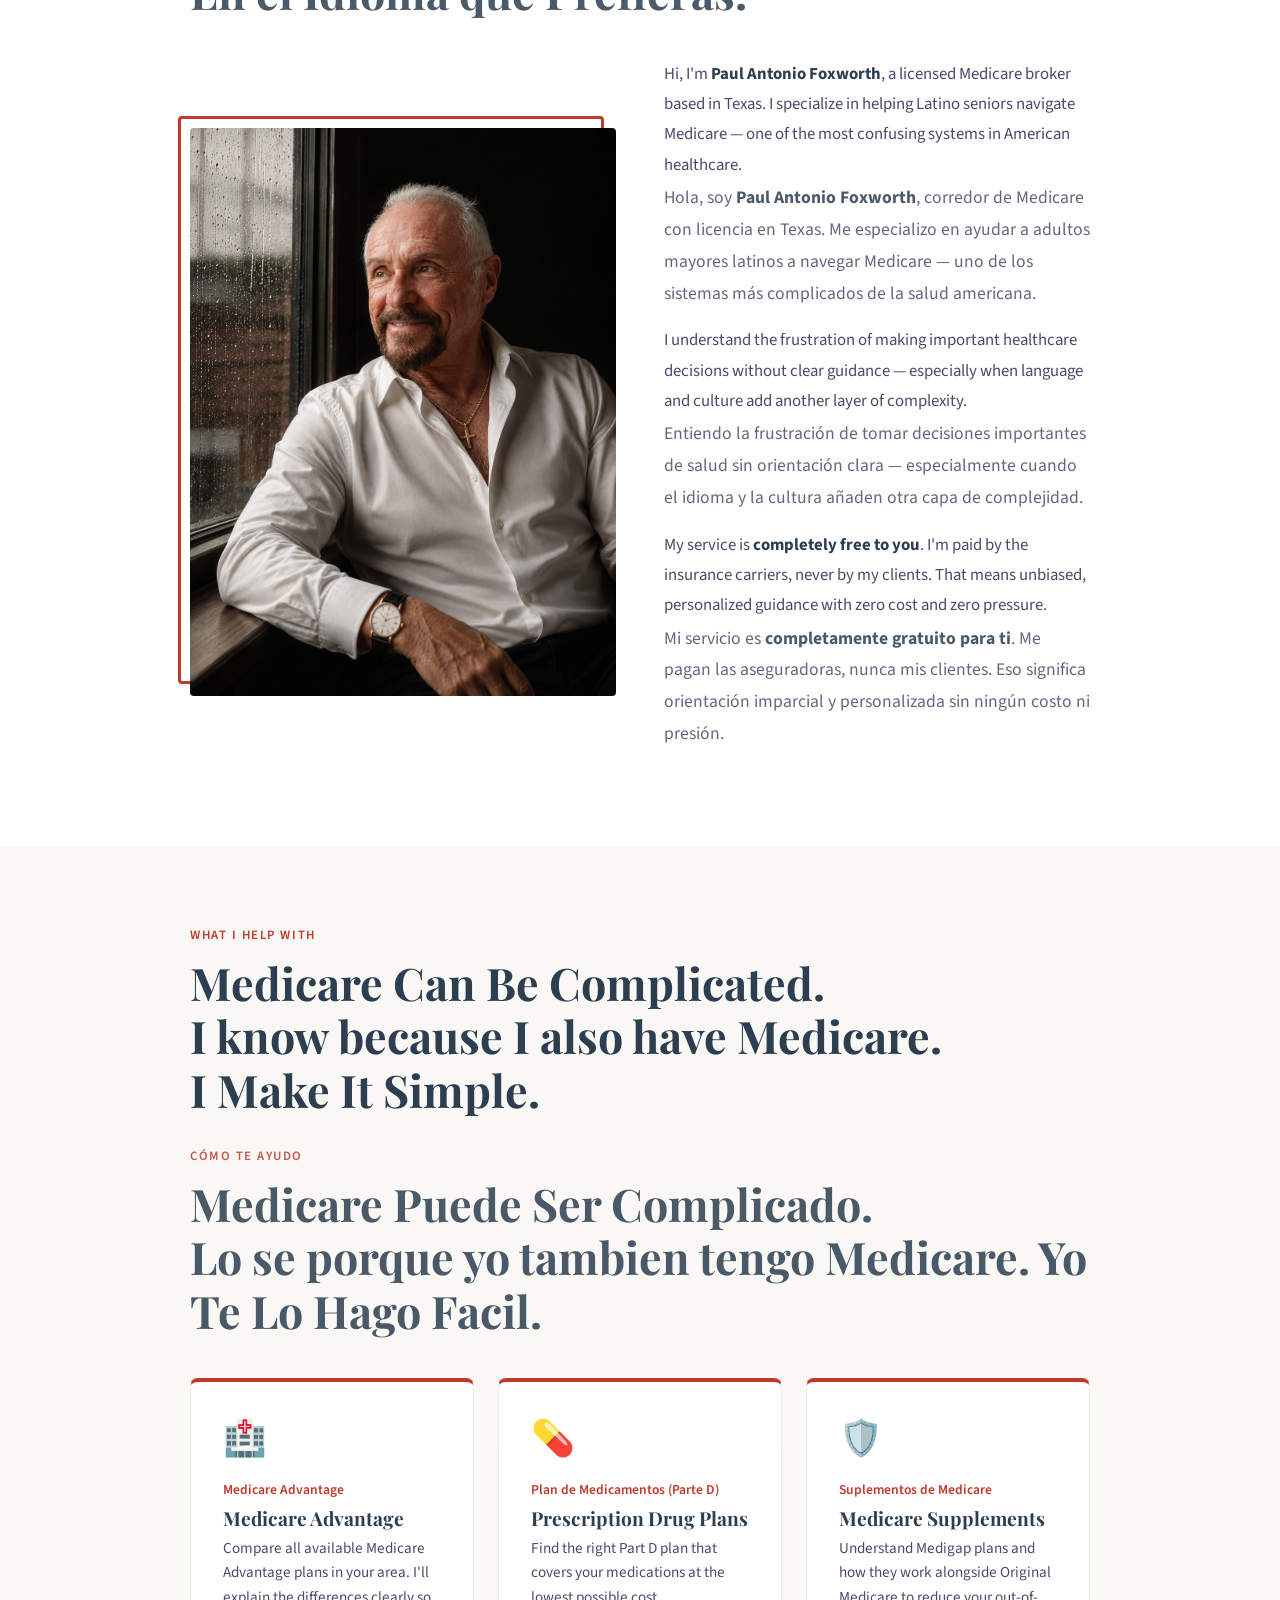
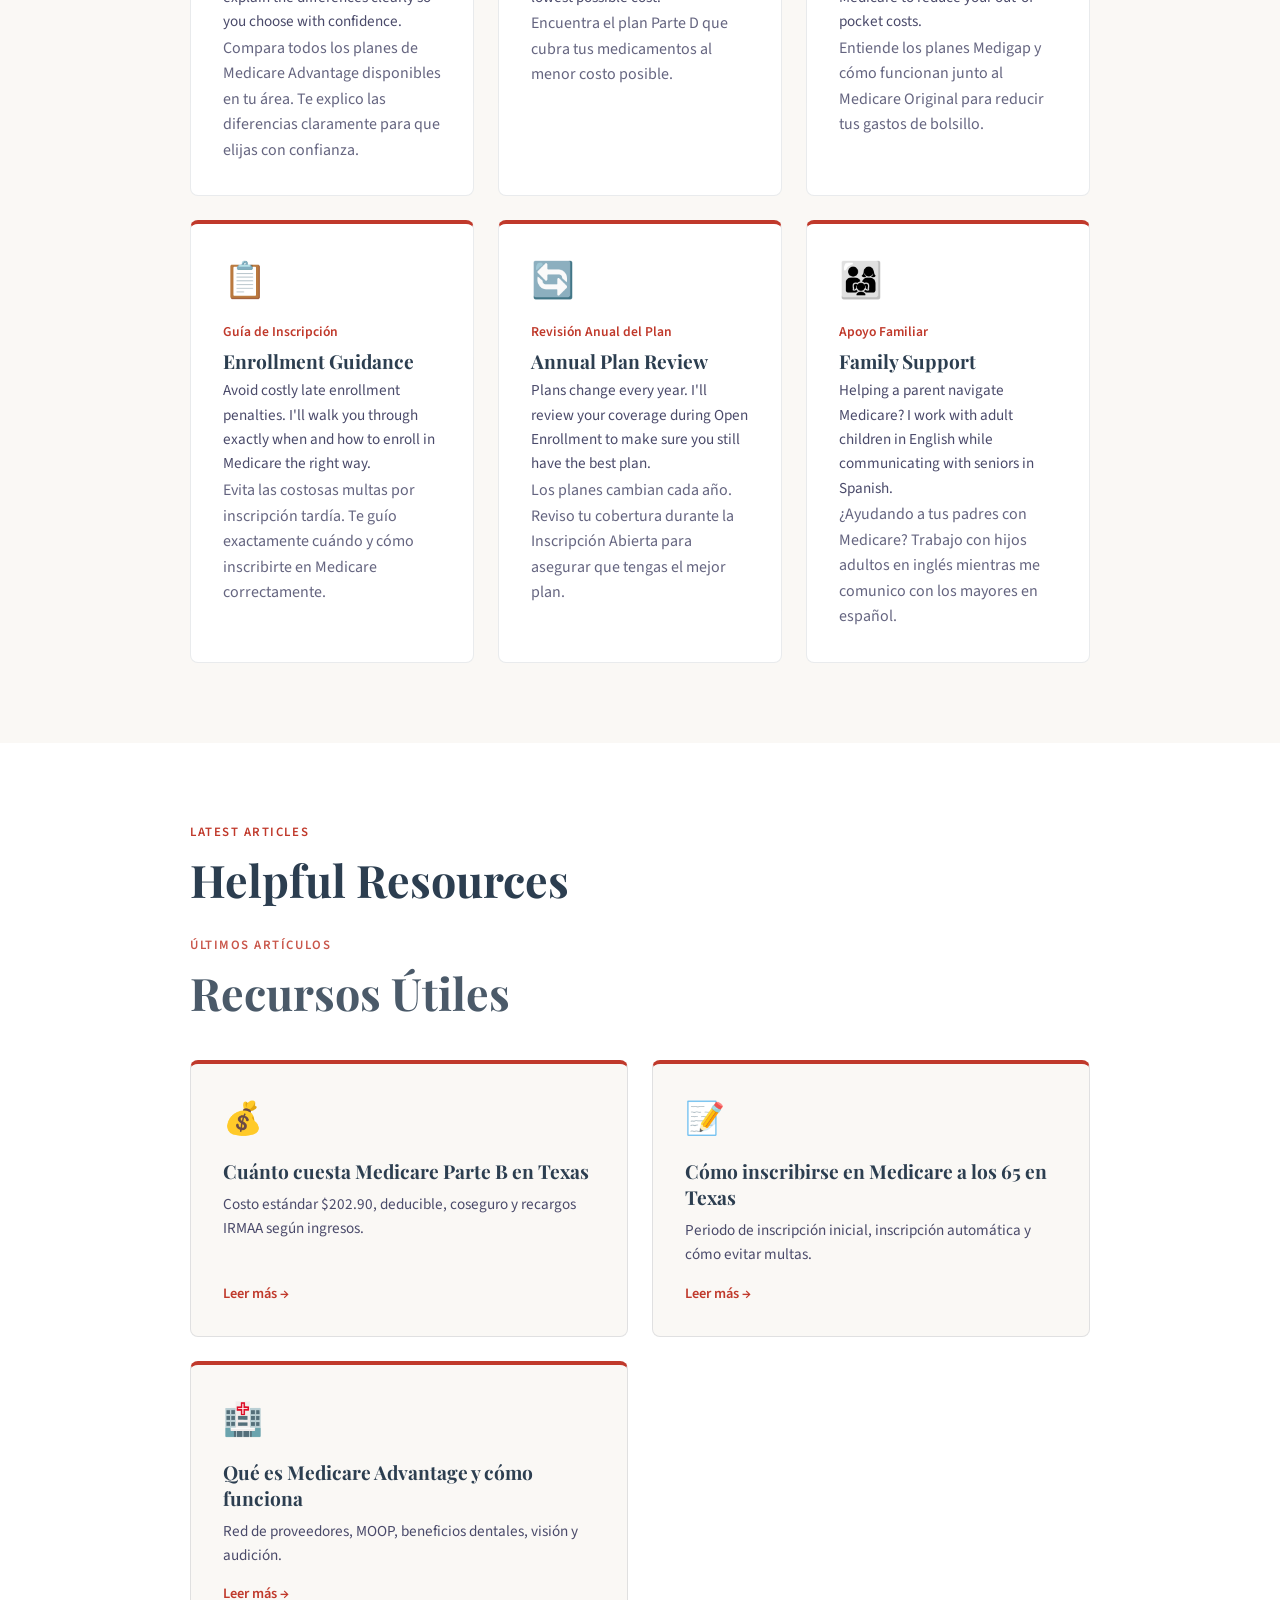
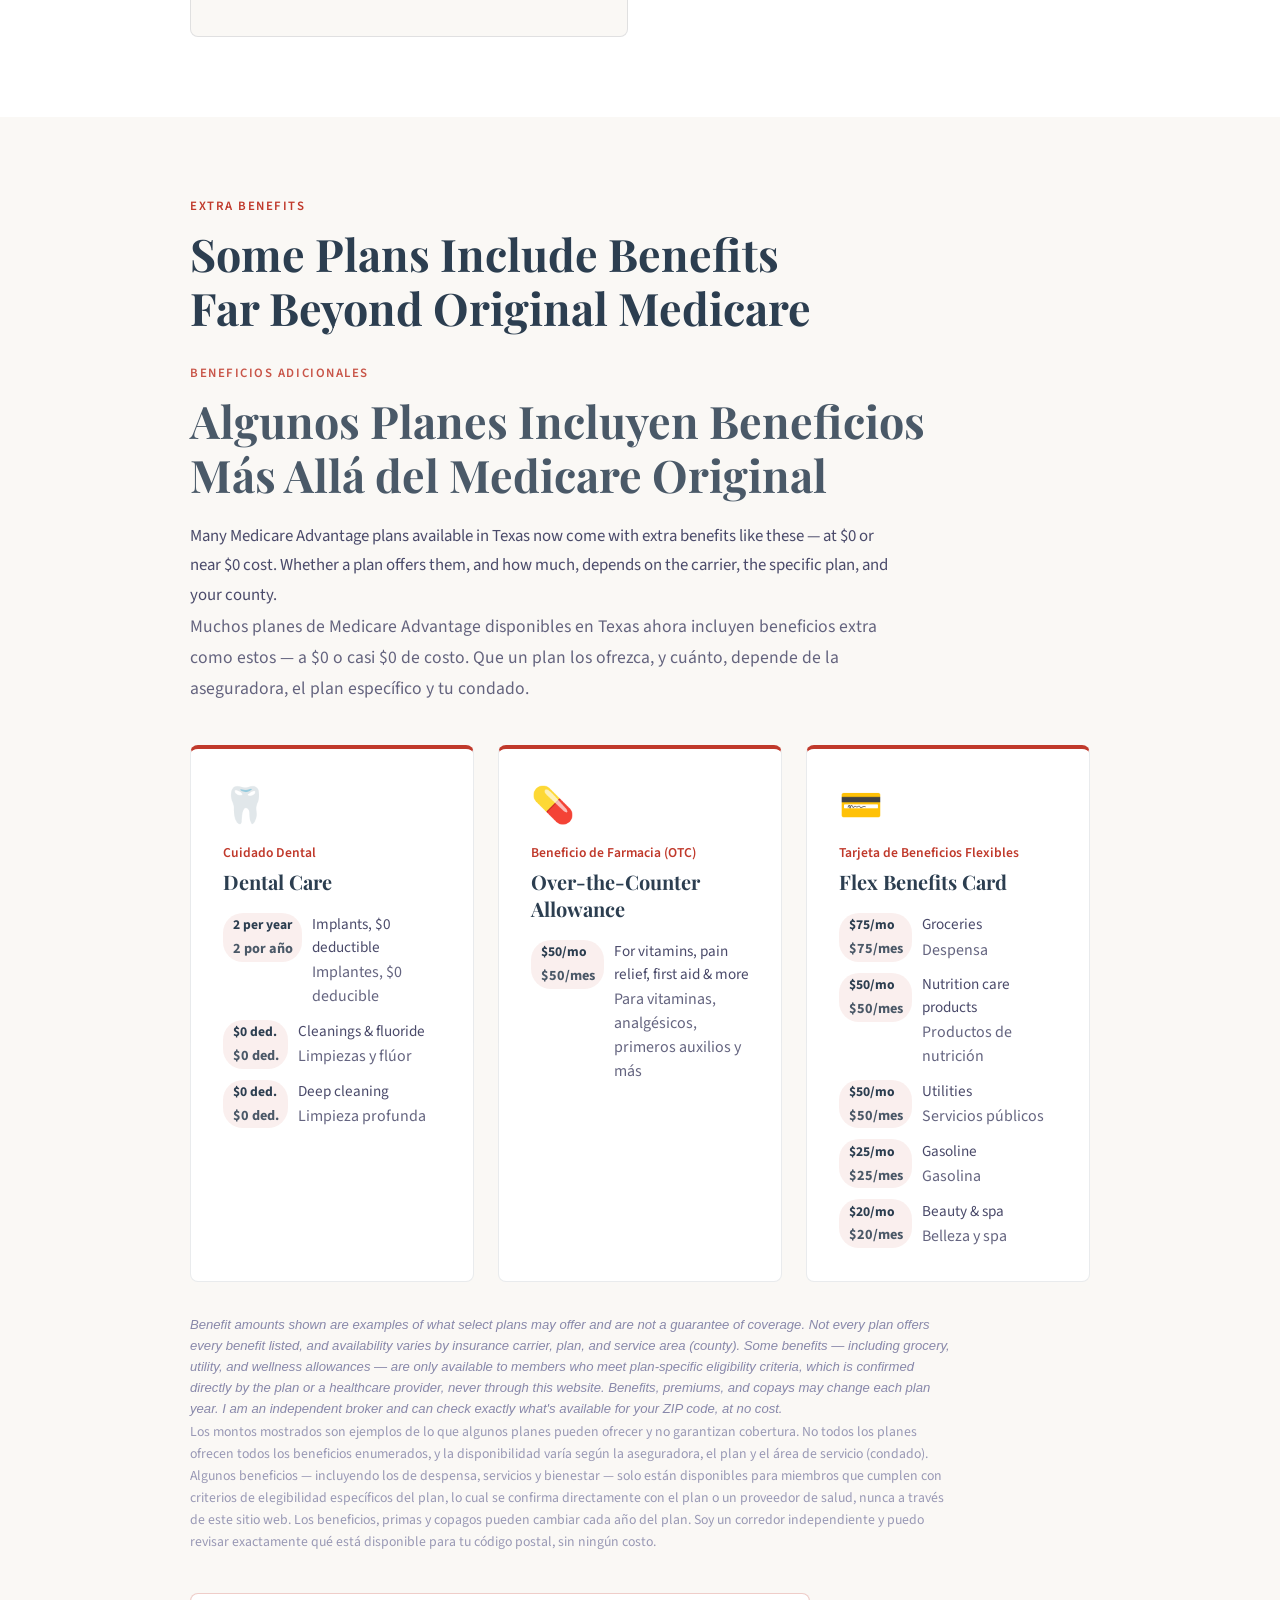
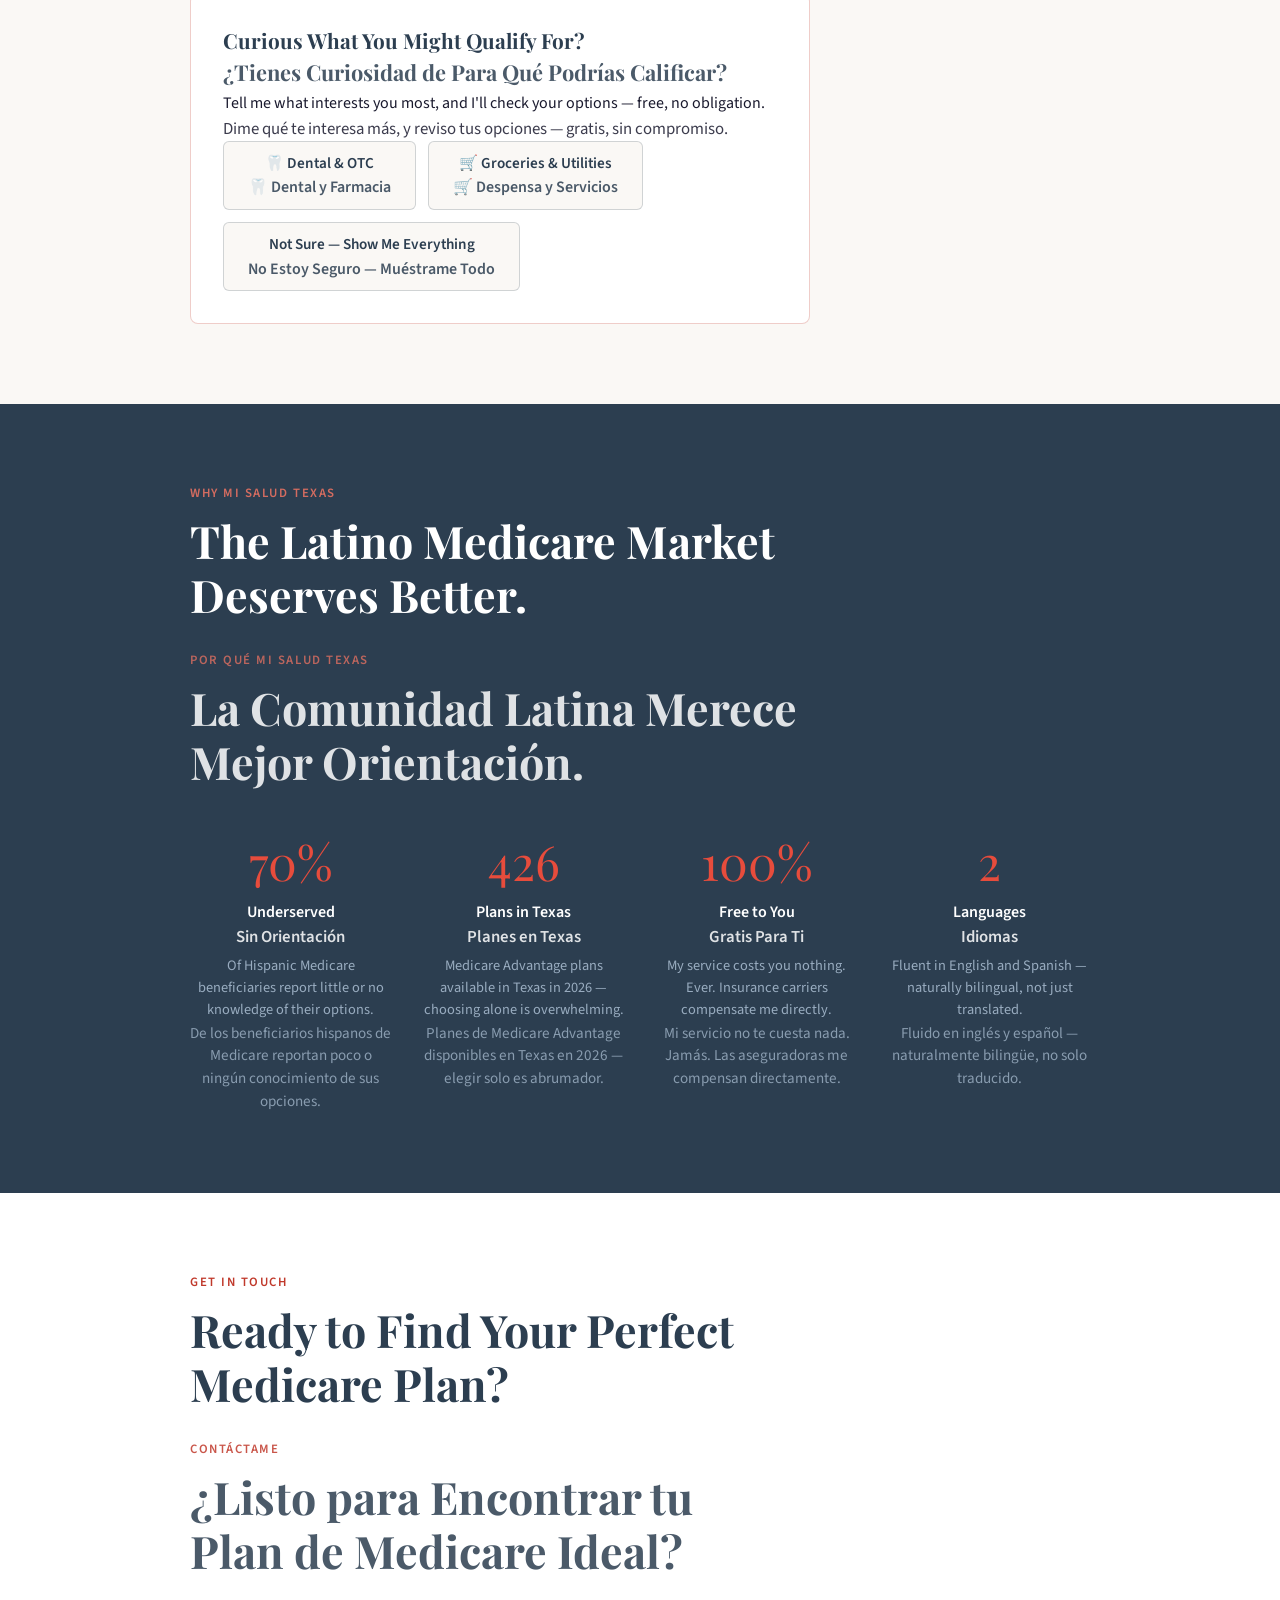
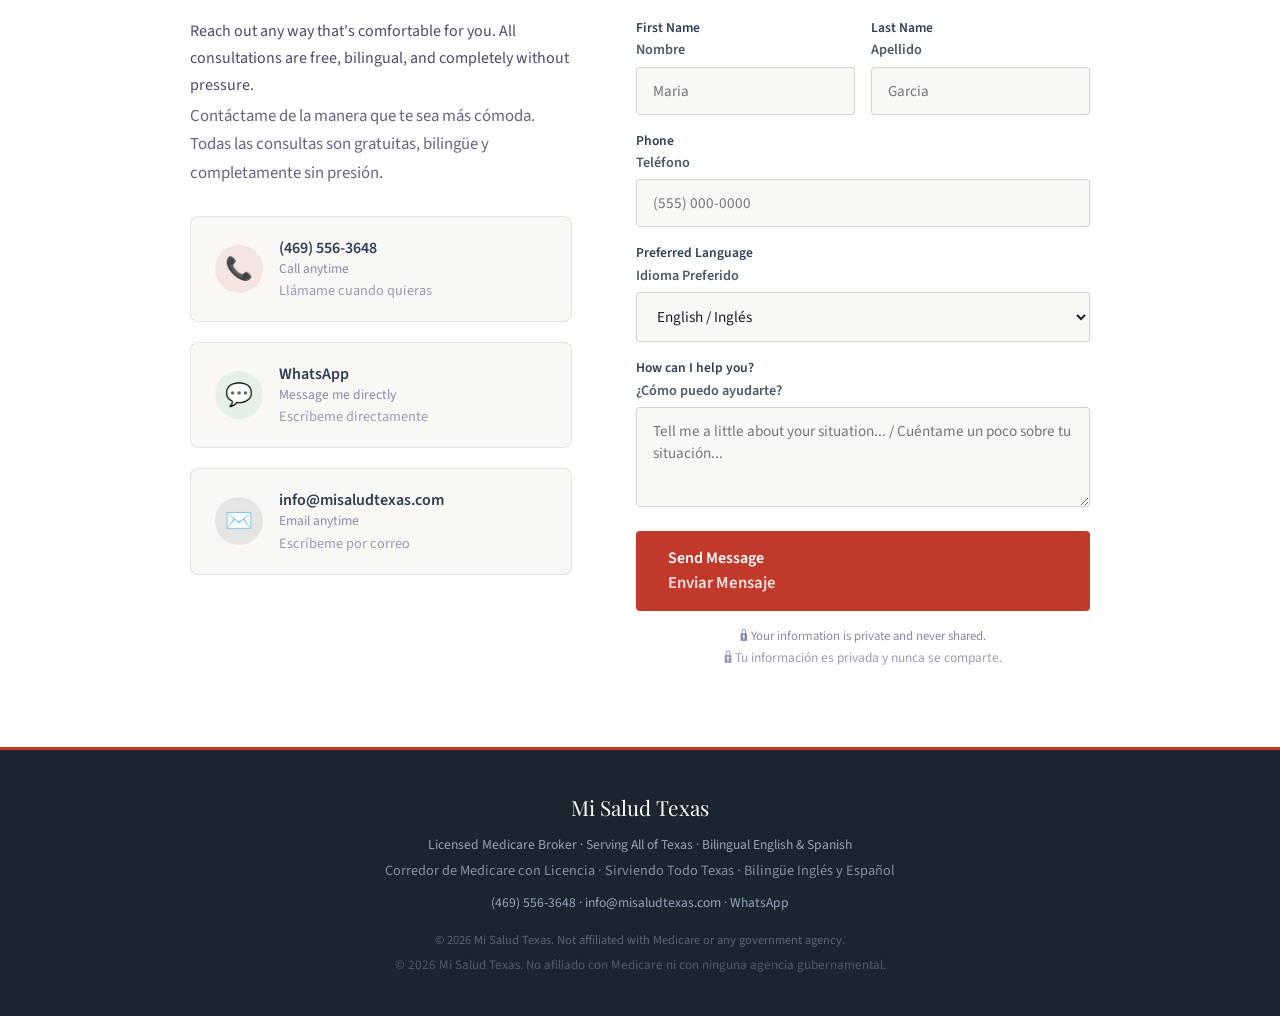
==== commit 6451a386: "Add files via upload" ====
--- a/index.html
+++ b/index.html
@@ -151,6 +151,8 @@
   .section-label { font-size: 0.8rem; font-weight: 600; letter-spacing: 0.12em; color: var(--red); text-transform: uppercase; margin-bottom: 0.75rem; }
   .section-title { font-family: 'Playfair Display', serif; font-size: clamp(1.8rem, 4vw, 2.8rem); color: var(--charcoal); margin-bottom: 1.25rem; line-height: 1.2; }
   .why .section-title { color: white; }
+  .section-heading.bi { gap: 1.85rem; margin-bottom: 1.25rem; }
+  .section-heading.bi .section-title { margin-bottom: 0; }
 
   .about-grid { display: grid; grid-template-columns: 1fr 1fr; gap: 3rem; margin-top: 2.5rem; align-items: center; }
   .about-photo-wrap { position: relative; }
@@ -350,11 +352,16 @@
 
 <section class="about" id="about">
   <div class="section-inner">
-    <p class="section-label bi"><span class="en">About</span><span class="es">Acerca de Mí</span></p>
-    <h2 class="section-title bi">
-      <span class="en">A Broker You Can Trust.<br/>In the Language You Prefer.</span>
-      <span class="es">Un Corredor de Confianza.<br/>En el Idioma que Prefieras.</span>
-    </h2>
+    <div class="section-heading bi">
+      <div class="en">
+        <p class="section-label">About</p>
+        <h2 class="section-title">A Broker You Can Trust.<br/>In the Language You Prefer.</h2>
+      </div>
+      <div class="es">
+        <p class="section-label">Acerca de Mí</p>
+        <h2 class="section-title">Un Corredor de Confianza.<br/>En el Idioma que Prefieras.</h2>
+      </div>
+    </div>
     <div class="about-grid">
       <div class="about-photo-wrap">
         <img src="profile2.png" alt="Paul Foxworth — Licensed Medicare Broker, Mi Salud Texas" class="about-photo"/>
@@ -379,11 +386,16 @@
 
 <section class="services" id="services">
   <div class="section-inner">
-    <p class="section-label bi"><span class="en">What I Help With</span><span class="es">Cómo Te Ayudo</span></p>
-    <h2 class="section-title bi">
-      <span class="en">Medicare Can Be Complicated.<br/>I know because I also have Medicare.<br/>I Make It Simple.</span>
-      <span class="es">Medicare Puede Ser Complicado.<br/>Lo se porque yo tambien tengo Medicare. Yo Te Lo Hago Facil.</span>
-    </h2>
+    <div class="section-heading bi">
+      <div class="en">
+        <p class="section-label">What I Help With</p>
+        <h2 class="section-title">Medicare Can Be Complicated.<br/>I know because I also have Medicare.<br/>I Make It Simple.</h2>
+      </div>
+      <div class="es">
+        <p class="section-label">Cómo Te Ayudo</p>
+        <h2 class="section-title">Medicare Puede Ser Complicado.<br/>Lo se porque yo tambien tengo Medicare. Yo Te Lo Hago Facil.</h2>
+      </div>
+    </div>
     <div class="services-grid">
       <div class="service-card">
         <div class="service-icon">🏥</div>
@@ -439,14 +451,16 @@
 
 <section class="blog" id="blog">
   <div class="section-inner">
-    <p class="section-label bi">
-      <span class="en">Latest Articles</span>
-      <span class="es">Últimos Artículos</span>
-    </p>
-    <h2 class="section-title bi">
-      <span class="en">Helpful Resources</span>
-      <span class="es">Recursos Útiles</span>
-    </h2>
+    <div class="section-heading bi">
+      <div class="en">
+        <p class="section-label">Latest Articles</p>
+        <h2 class="section-title">Helpful Resources</h2>
+      </div>
+      <div class="es">
+        <p class="section-label">Últimos Artículos</p>
+        <h2 class="section-title">Recursos Útiles</h2>
+      </div>
+    </div>
     <div class="blog-grid">
       <a href="blog-costo-medicare-parte-b-texas.html" class="blog-card">
         <div class="blog-card-icon">💰</div>
@@ -472,11 +486,16 @@
 
 <section class="benefits" id="benefits">
   <div class="section-inner">
-    <p class="section-label bi"><span class="en">Extra Benefits</span><span class="es">Beneficios Adicionales</span></p>
-    <h2 class="section-title bi">
-      <span class="en">Some Plans Include Benefits<br/>Far Beyond Original Medicare</span>
-      <span class="es">Algunos Planes Incluyen Beneficios<br/>Más Allá del Medicare Original</span>
-    </h2>
+    <div class="section-heading bi">
+      <div class="en">
+        <p class="section-label">Extra Benefits</p>
+        <h2 class="section-title">Some Plans Include Benefits<br/>Far Beyond Original Medicare</h2>
+      </div>
+      <div class="es">
+        <p class="section-label">Beneficios Adicionales</p>
+        <h2 class="section-title">Algunos Planes Incluyen Beneficios<br/>Más Allá del Medicare Original</h2>
+      </div>
+    </div>
     <p class="benefits-intro bi">
       <span class="en">Many Medicare Advantage plans available in Texas now come with extra benefits like these — at $0 or near $0 cost. Whether a plan offers them, and how much, depends on the carrier, the specific plan, and your county.</span>
       <span class="es">Muchos planes de Medicare Advantage disponibles en Texas ahora incluyen beneficios extra como estos — a $0 o casi $0 de costo. Que un plan los ofrezca, y cuánto, depende de la aseguradora, el plan específico y tu condado.</span>
@@ -515,41 +534,33 @@
     </div>
 
     <p class="benefits-disclaimer bi">
-      <span class="en">Benefit amounts shown are examples of what select plans may offer and are not a guarantee of coverage. Not every plan offers every benefit listed, and availability varies by insurance carrier, plan, and service area (county). Benefits, premiums, and copays may change each plan year. I am an independent broker and can check exactly what's available for your ZIP code, at no cost.</span>
-      <span class="es">Los montos mostrados son ejemplos de lo que algunos planes pueden ofrecer y no garantizan cobertura. No todos los planes ofrecen todos los beneficios enumerados, y la disponibilidad varía según la aseguradora, el plan y el área de servicio (condado). Los beneficios, primas y copagos pueden cambiar cada año del plan. Soy un corredor independiente y puedo revisar exactamente qué está disponible para tu código postal, sin ningún costo.</span>
+      <span class="en">Benefit amounts shown are examples of what select plans may offer and are not a guarantee of coverage. Not every plan offers every benefit listed, and availability varies by insurance carrier, plan, and service area (county). Some benefits — including grocery, utility, and wellness allowances — are only available to members who meet plan-specific eligibility criteria, which is confirmed directly by the plan or a healthcare provider, never through this website. Benefits, premiums, and copays may change each plan year. I am an independent broker and can check exactly what's available for your ZIP code, at no cost.</span>
+      <span class="es">Los montos mostrados son ejemplos de lo que algunos planes pueden ofrecer y no garantizan cobertura. No todos los planes ofrecen todos los beneficios enumerados, y la disponibilidad varía según la aseguradora, el plan y el área de servicio (condado). Algunos beneficios — incluyendo los de despensa, servicios y bienestar — solo están disponibles para miembros que cumplen con criterios de elegibilidad específicos del plan, lo cual se confirma directamente con el plan o un proveedor de salud, nunca a través de este sitio web. Los beneficios, primas y copagos pueden cambiar cada año del plan. Soy un corredor independiente y puedo revisar exactamente qué está disponible para tu código postal, sin ningún costo.</span>
     </p>
 
     <div class="benefits-cta">
       <div id="quiz-step-1">
-        <h3 class="bi"><span class="en">Which Benefits Might You Qualify For?</span><span class="es">¿Cuáles Beneficios Podrías Calificar?</span></h3>
-        <p class="bi"><span class="en">Answer one quick question to see your results.</span><span class="es">Responde una pregunta rápida para ver tus resultados.</span></p>
-        <p class="quiz-question bi">
-          <span class="en">Do you currently manage an ongoing health condition — like diabetes, heart disease, COPD, kidney disease, or something similar?</span>
-          <span class="es">¿Actualmente manejas alguna condición de salud continua — como diabetes, enfermedad cardíaca, EPOC, enfermedad renal, o algo similar?</span>
-        </p>
+        <h3 class="bi"><span class="en">Curious What You Might Qualify For?</span><span class="es">¿Tienes Curiosidad de Para Qué Podrías Calificar?</span></h3>
+        <p class="bi"><span class="en">Tell me what interests you most, and I'll check your options — free, no obligation.</span><span class="es">Dime qué te interesa más, y reviso tus opciones — gratis, sin compromiso.</span></p>
         <div class="quiz-options">
-          <button type="button" class="quiz-btn" onclick="showQuizResults('yes')"><span class="bi"><span class="en">Yes</span><span class="es">Sí</span></span></button>
-          <button type="button" class="quiz-btn" onclick="showQuizResults('no')"><span class="bi"><span class="en">No</span><span class="es">No</span></span></button>
-          <button type="button" class="quiz-btn" onclick="showQuizResults('unsure')"><span class="bi"><span class="en">Not Sure</span><span class="es">No Estoy Seguro</span></span></button>
+          <button type="button" class="quiz-btn" onclick="showQuizResults('dental')"><span class="bi"><span class="en">🦷 Dental &amp; OTC</span><span class="es">🦷 Dental y Farmacia</span></span></button>
+          <button type="button" class="quiz-btn" onclick="showQuizResults('everyday')"><span class="bi"><span class="en">🛒 Groceries &amp; Utilities</span><span class="es">🛒 Despensa y Servicios</span></span></button>
+          <button type="button" class="quiz-btn" onclick="showQuizResults('all')"><span class="bi"><span class="en">Not Sure — Show Me Everything</span><span class="es">No Estoy Seguro — Muéstrame Todo</span></span></button>
         </div>
       </div>
 
       <div id="quiz-step-2" style="display:none;">
-        <div id="quiz-result-yes" class="quiz-result" style="display:none;">
-          <p class="quiz-check bi"><span class="en">✓ Dental care and pharmacy (OTC) benefits are included in many plans — I can check what's in yours.</span><span class="es">✓ Los beneficios dentales y de farmacia (OTC) están incluidos en muchos planes — puedo revisar lo que tiene el tuyo.</span></p>
-          <p class="quiz-check quiz-check-highlight bi"><span class="en">✓ Based on your answer, you may also qualify for extra grocery, utility, and wellness benefits through a special program for people managing an ongoing health condition.</span><span class="es">✓ Según tu respuesta, también podrías calificar para beneficios extra de despensa, servicios y bienestar a través de un programa especial para personas que manejan una condición de salud continua.</span></p>
-        </div>
-        <div id="quiz-result-other" class="quiz-result" style="display:none;">
-          <p class="quiz-check bi"><span class="en">✓ Dental care and pharmacy (OTC) benefits are included in many plans — I can check what's in yours.</span><span class="es">✓ Los beneficios dentales y de farmacia (OTC) están incluidos en muchos planes — puedo revisar lo que tiene el tuyo.</span></p>
-          <p class="quiz-check bi"><span class="en">Grocery and utility benefits are usually reserved for people managing an ongoing health condition — but many people qualify without realizing it. I can check for you, free of charge.</span><span class="es">Los beneficios de despensa y servicios generalmente se reservan para personas que manejan una condición de salud continua — pero muchas personas califican sin saberlo. Puedo revisarlo por ti, sin costo.</span></p>
-          <p class="quiz-check quiz-check-highlight bi"><span class="en">✓ Even without a qualifying condition, you may still be eligible for Extra Help — a federal program that lowers or eliminates your Medicare drug plan premiums and copays based on income. It's worth checking either way.</span><span class="es">✓ Incluso sin una condición que califique, podrías ser elegible para Extra Help — un programa federal que reduce o elimina las primas y copagos de tu plan de medicamentos de Medicare según tus ingresos. Vale la pena revisarlo de todas formas.</span></p>
+        <div class="quiz-result">
+          <p class="quiz-check bi"><span class="en">✓ Dental care and pharmacy (OTC) benefits are included in many Medicare Advantage plans — I can check exactly what's in yours.</span><span class="es">✓ Los beneficios dentales y de farmacia (OTC) están incluidos en muchos planes de Medicare Advantage — puedo revisar exactamente lo que tiene el tuyo.</span></p>
+          <p class="quiz-check bi"><span class="en">Some plans also offer extra grocery, utility, and wellness benefits to members who meet the plan's eligibility criteria. That's confirmed directly by the plan or your healthcare provider — never through this website. If it interests you, I'll check at no cost.</span><span class="es">Algunos planes también ofrecen beneficios extra de despensa, servicios y bienestar para miembros que cumplen con los criterios de elegibilidad del plan. Eso se confirma directamente con el plan o tu proveedor de salud — nunca a través de este sitio web. Si te interesa, lo reviso sin costo.</span></p>
+          <p class="quiz-check quiz-check-highlight bi"><span class="en">✓ You may also be eligible for Extra Help — a federal program that lowers or eliminates your Medicare drug plan premiums and copays based on income.</span><span class="es">✓ También podrías ser elegible para Extra Help — un programa federal que reduce o elimina las primas y copagos de tu plan de medicamentos de Medicare según tus ingresos.</span></p>
         </div>
 
         <p class="bi" style="margin-top:1.25rem;"><span class="en">Leave your info and I'll confirm exactly what you qualify for — free, no obligation.</span><span class="es">Déjame tu información y confirmo exactamente para qué calificas — gratis, sin compromiso.</span></p>
         <form class="benefits-form" action="https://formspree.io/f/mnnzznbv" method="POST" onsubmit="handleSubmit(event)">
           <input type="hidden" name="form_name" value="Benefits Eligibility Quiz"/>
           <input type="hidden" name="lead_source" value="Benefits Section Quiz"/>
-          <input type="hidden" name="quiz_answer" id="quiz-answer-field" value=""/>
+          <input type="hidden" name="benefit_interest" id="quiz-answer-field" value=""/>
           <input type="text" name="_gotcha" style="display:none" tabindex="-1" autocomplete="off"/>
           <div class="form-row">
             <div class="form-group">
@@ -582,13 +593,16 @@
 
 <section class="why" id="why">
   <div class="section-inner">
-    <p class="section-label" style="color:rgba(255,120,100,0.8)" >
-      <span class="bi"><span class="en">Why Mi Salud Texas</span><span class="es">Por Qué Mi Salud Texas</span></span>
-    </p>
-    <h2 class="section-title bi">
-      <span class="en">The Latino Medicare Market<br/>Deserves Better.</span>
-      <span class="es">La Comunidad Latina Merece<br/>Mejor Orientación.</span>
-    </h2>
+    <div class="section-heading bi">
+      <div class="en">
+        <p class="section-label" style="color:rgba(255,120,100,0.8)">Why Mi Salud Texas</p>
+        <h2 class="section-title">The Latino Medicare Market<br/>Deserves Better.</h2>
+      </div>
+      <div class="es">
+        <p class="section-label" style="color:rgba(255,120,100,0.8)">Por Qué Mi Salud Texas</p>
+        <h2 class="section-title">La Comunidad Latina Merece<br/>Mejor Orientación.</h2>
+      </div>
+    </div>
     <div class="why-grid">
       <div class="why-item">
         <span class="why-num">70%</span>
@@ -616,11 +630,16 @@
 
 <section class="contact" id="contact">
   <div class="section-inner">
-    <p class="section-label bi"><span class="en">Get In Touch</span><span class="es">Contáctame</span></p>
-    <h2 class="section-title bi">
-      <span class="en">Ready to Find Your Perfect<br/>Medicare Plan?</span>
-      <span class="es">¿Listo para Encontrar tu<br/>Plan de Medicare Ideal?</span>
-    </h2>
+    <div class="section-heading bi">
+      <div class="en">
+        <p class="section-label">Get In Touch</p>
+        <h2 class="section-title">Ready to Find Your Perfect<br/>Medicare Plan?</h2>
+      </div>
+      <div class="es">
+        <p class="section-label">Contáctame</p>
+        <h2 class="section-title">¿Listo para Encontrar tu<br/>Plan de Medicare Ideal?</h2>
+      </div>
+    </div>
     <div class="contact-grid">
       <div>
         <p style="color:var(--text-mid);line-height:1.7;margin-bottom:1.75rem" class="bi">
@@ -652,8 +671,7 @@
         </div>
       </div>
       <div>
-        <form class="contact-form" action="https://formspree.io/f/mnnzznbv
-		" method="POST" onsubmit="handleSubmit(event)">
+        <form class="contact-form" action="https://formspree.io/f/mnnzznbv" method="POST" onsubmit="handleSubmit(event)">
           <input type="hidden" name="form_name" value="Main Contact Form"/>
           <input type="hidden" name="lead_source" id="contact-lead-source" value="Direct / Scrolled to Form"/>
           <input type="text" name="_gotcha" style="display:none" tabindex="-1" autocomplete="off"/>
@@ -804,15 +822,14 @@
   }
 }
 
-// ----- Benefits eligibility quiz -----
-function showQuizResults(answer) {
+// ----- Benefits interest quiz (no health data collected — interest only) -----
+function showQuizResults(interest) {
   document.getElementById('quiz-step-1').style.display = 'none';
   document.getElementById('quiz-step-2').style.display = 'block';
-  document.getElementById('quiz-result-yes').style.display = (answer === 'yes') ? 'block' : 'none';
-  document.getElementById('quiz-result-other').style.display = (answer !== 'yes') ? 'block' : 'none';
   var field = document.getElementById('quiz-answer-field');
-  if (field) { field.value = answer; }
+  if (field) { field.value = interest; }
 }
+
 
 // ----- AEP countdown banner -----
 (function () {
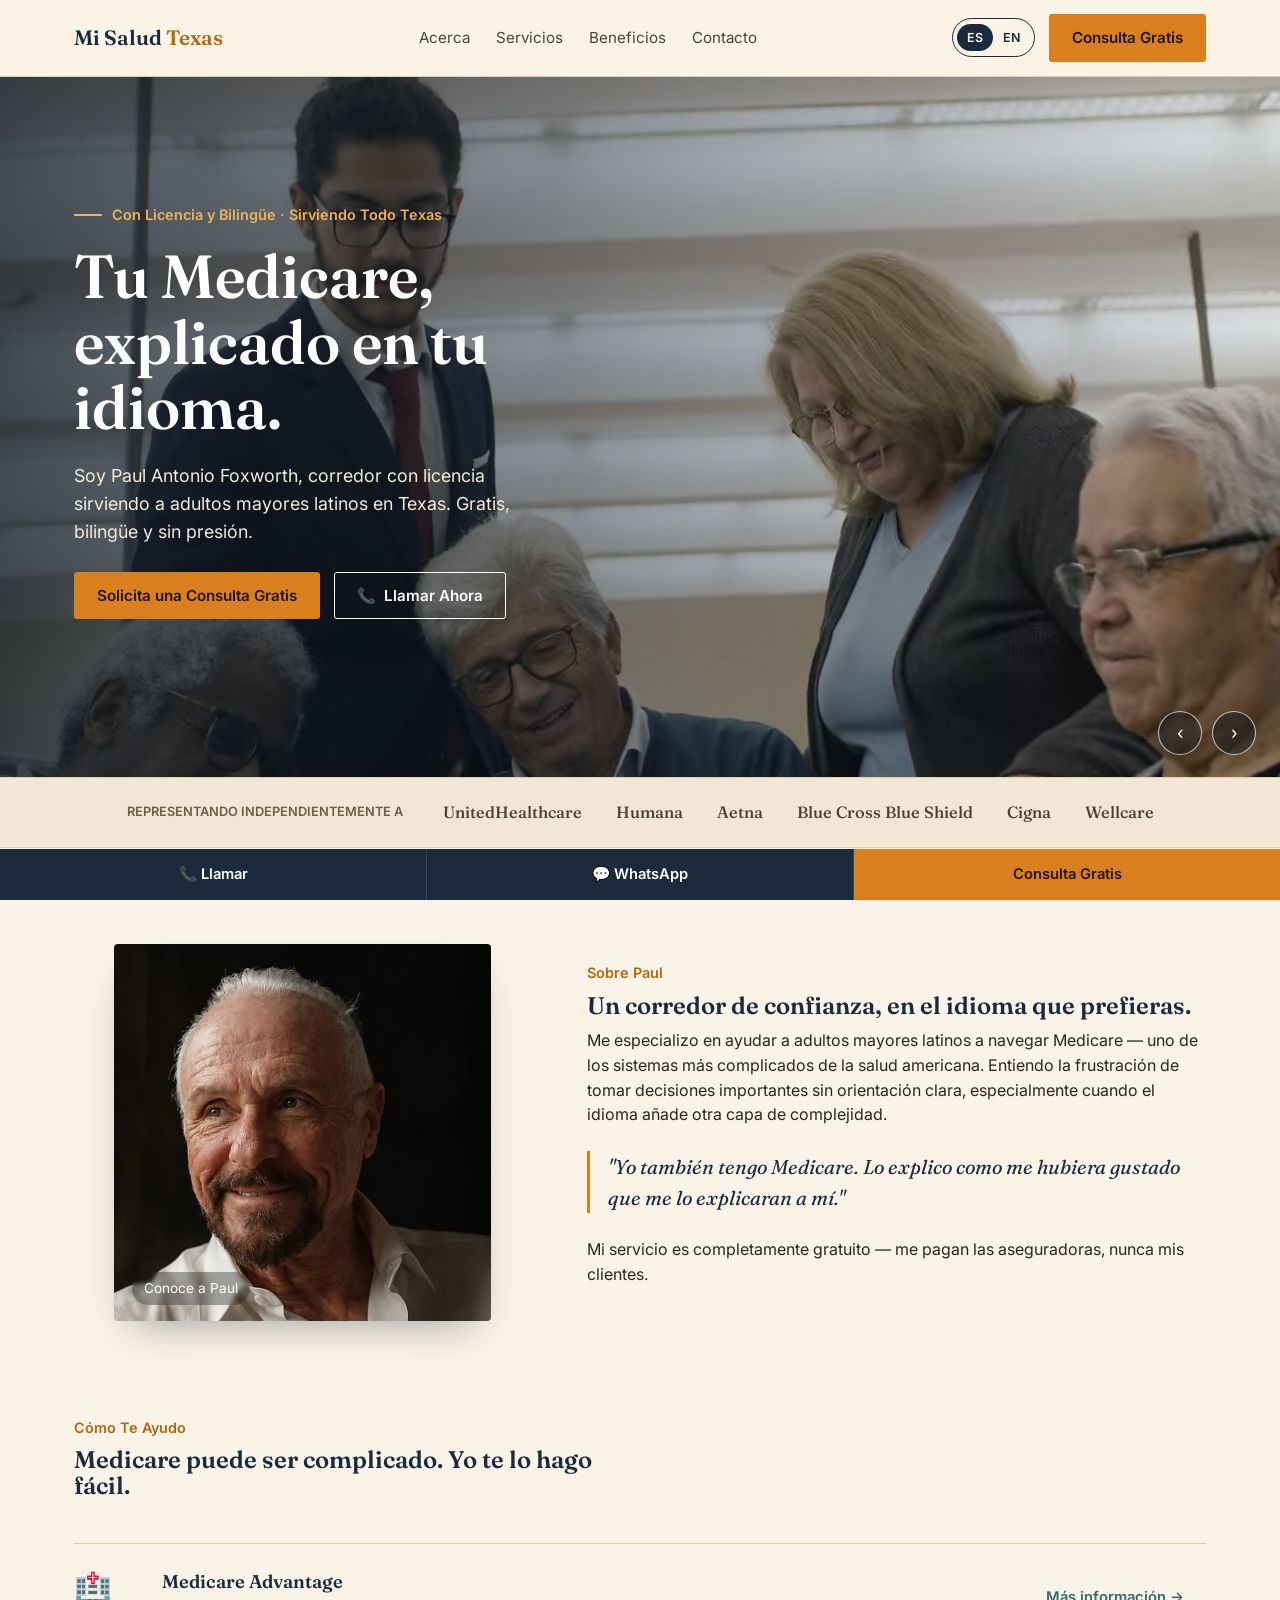
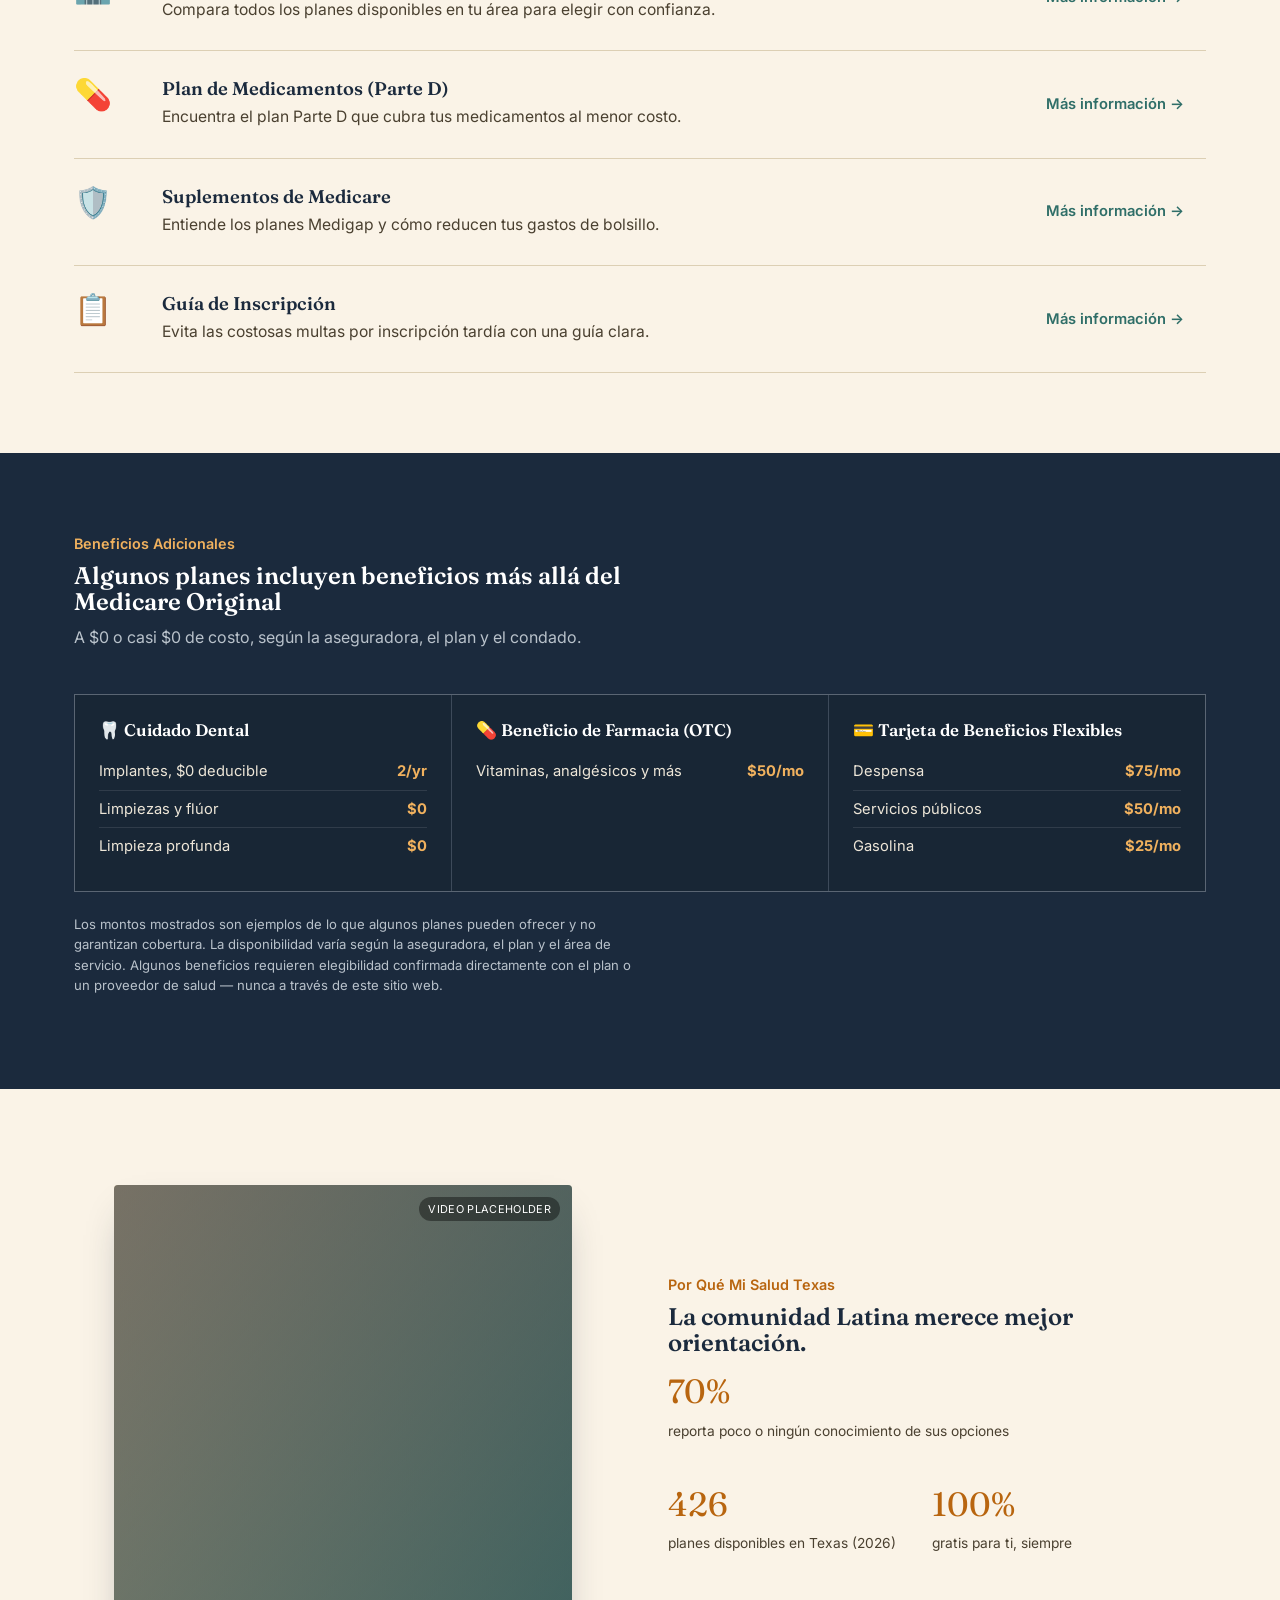
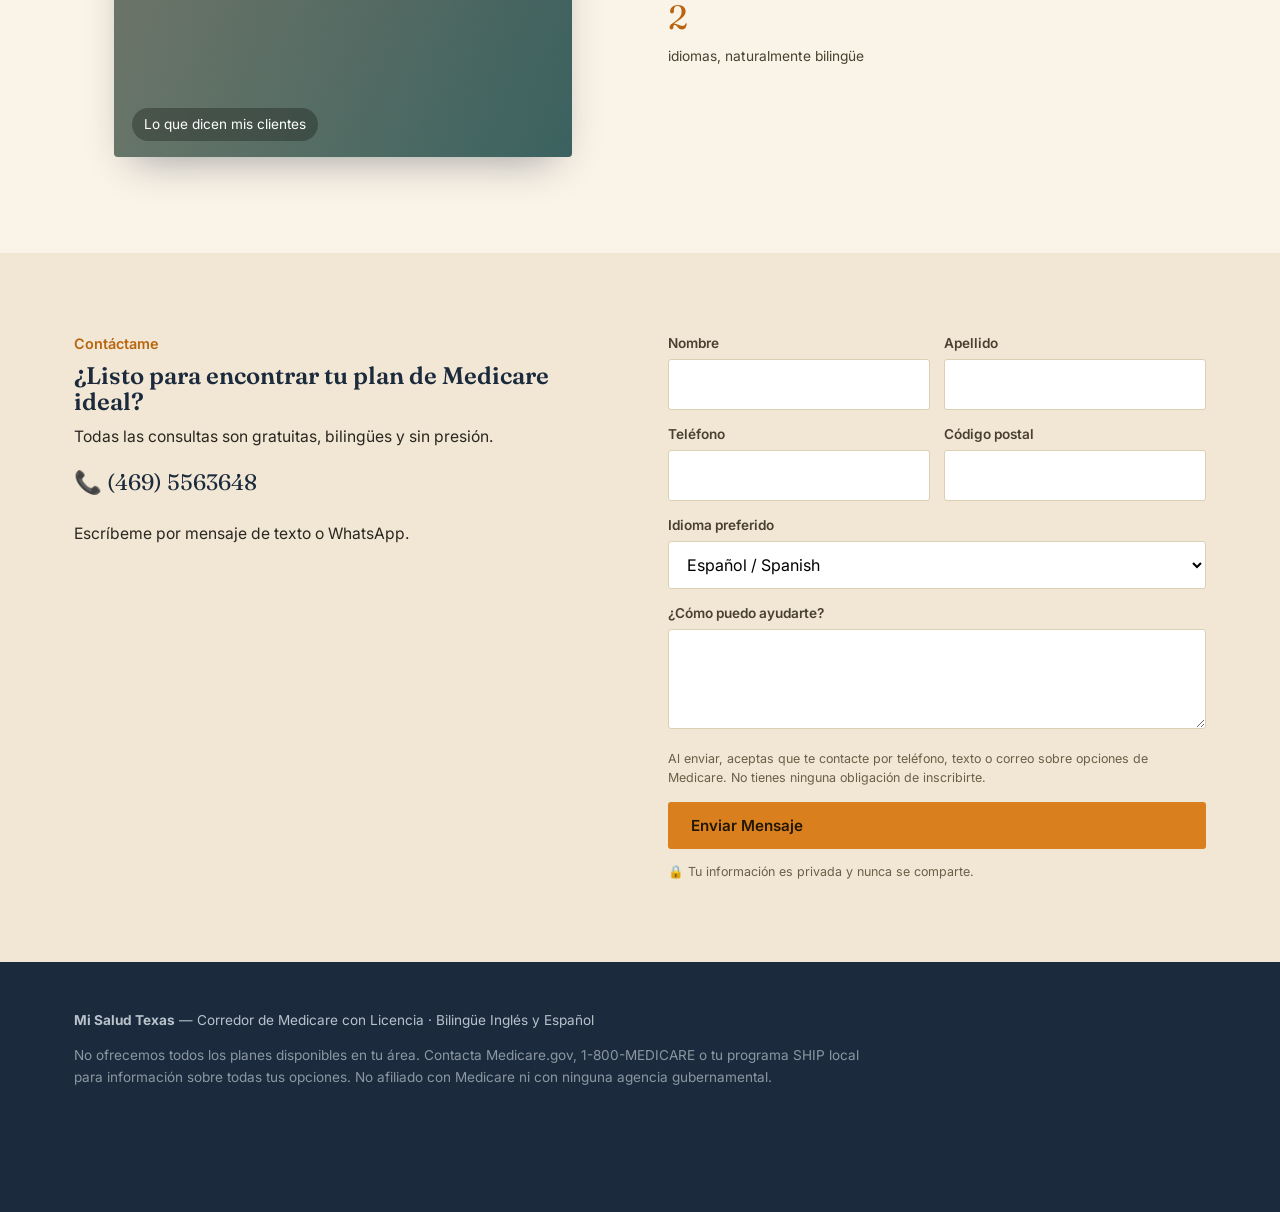
==== commit 115f2676: "Add files via upload" ====
--- a/index.html
+++ b/index.html
@@ -1,881 +1,515 @@
-<!DOCTYPE html>
-<html lang="en">
-<head>
-<script async src="https://www.googletagmanager.com/gtag/js?id=G-R4K3GFSDMK"></script>
-<script>
-  window.dataLayer = window.dataLayer || [];
-  function gtag(){dataLayer.push(arguments);}
-  gtag('js', new Date());
-  gtag('config', 'G-R4K3GFSDMK');
-</script>
-<meta charset="UTF-8"/>
-<meta name="viewport" content="width=device-width, initial-scale=1.0"/>
-<title>Mi Salud Texas | Bilingual Medicare Broker | Dental, Groceries & More</title>
-<meta name="description" content="Licensed bilingual Medicare broker serving Latino seniors across Texas and I am also a Medicare Client, just like you. Compare Medicare Advantage plans with dental, over-the-counter, grocery, and utility benefits. Free consultations in English and Spanish. Corredor de Medicare bilingüe en Texas."/>
-<meta name="robots" content="index, follow"/>
-<link rel="canonical" href="https://misaludtexas.com/"/>
-<meta name="theme-color" content="#2C3E50"/>
-
-<!-- Open Graph -->
-<meta property="og:type" content="website"/>
-<meta property="og:site_name" content="Mi Salud Texas"/>
-<meta property="og:title" content="Mi Salud Texas | Corredor de Medicare Bilingüe en Texas, y Yo Tambien tengo Medicare...como tu"/>
-<meta property="og:description" content="Compara planes de Medicare Advantage con beneficios dentales, despensa, servicios y más. Consultas gratis en inglés y español."/>
-<meta property="og:url" content="https://misaludtexas.com/"/>
-<meta property="og:image" content="https://misaludtexas.com/og-image.jpg"/>
-<meta property="og:image:width" content="1200"/>
-<meta property="og:image:height" content="630"/>
-<meta property="og:locale" content="es_US"/>
-<meta property="og:locale:alternate" content="en_US"/>
-
-<!-- Twitter Card -->
-<meta name="twitter:card" content="summary_large_image"/>
-<meta name="twitter:title" content="Mi Salud Texas | Bilingual Medicare Broker in Texas"/>
-<meta name="twitter:description" content="Free bilingual Medicare guidance. Compare plans with dental, grocery, OTC and utility benefits across Texas."/>
-<meta name="twitter:image" content="https://misaludtexas.com/og-image.jpg"/>
-
-<link rel="icon" type="image/svg+xml" href="data:image/svg+xml,<svg xmlns='http://www.w3.org/2000/svg' viewBox='0 0 100 100'><rect width='100' height='100' rx='20' fill='%232C3E50'/><path d='M50 15 L57 38 L82 38 L62 53 L70 77 L50 62 L30 77 L38 53 L18 38 L43 38 Z' fill='white'/><rect x='25' y='80' width='50' height='8' rx='2' fill='%23C0392B'/></svg>">
-<link rel="preconnect" href="https://fonts.googleapis.com"/>
-<link rel="preconnect" href="https://fonts.gstatic.com" crossorigin/>
-<link href="https://fonts.googleapis.com/css2?family=Playfair+Display:wght@700;900&family=Source+Sans+3:wght@300;400;600&display=swap" rel="stylesheet"/>
-
-<script type="application/ld+json">
-{
-  "@context": "https://schema.org",
-  "@type": "InsuranceAgency",
-  "name": "Mi Salud Texas",
-  "description": "Licensed bilingual Medicare broker serving Latino seniors across Texas. Free plan comparisons in English and Spanish.",
-  "url": "https://misaludtexas.com/",
-  "areaServed": { "@type": "State", "name": "Texas" },
-  "knowsLanguage": ["en", "es"],
-  "founder": { "@type": "Person", "name": "Paul Antonio Foxworth" },
-  "priceRange": "Free"
-}
-</script>
-<style>
-  :root {
-    --charcoal: #2C3E50;
-    --charcoal-dark: #1a252f;
-    --charcoal-mid: #34495e;
-    --red: #C0392B;
-    --red-light: #e74c3c;
-    --cream: #FAF8F5;
-    --white: #ffffff;
-    --text-dark: #1a1a2e;
-    --text-mid: #4a4a6a;
-    --text-light: #8888aa;
-    --green-check: #27ae60;
-  }
-  * { margin: 0; padding: 0; box-sizing: border-box; }
-  html { scroll-behavior: smooth; }
-  body { font-family: 'Source Sans 3', sans-serif; background: var(--cream); color: var(--text-dark); overflow-x: hidden; }
-
-  .lang-toggle {
-    position: fixed; top: 112px; right: 1.5rem; z-index: 99;
-    display: flex; background: rgba(44,62,80,0.95); border-radius: 20px;
-    overflow: hidden; border: 1px solid rgba(255,255,255,0.15);
-    transition: top 0.2s ease;
-  }
-  body.no-aep-banner .lang-toggle { top: 72px; }
-  body.no-aep-banner .hero { padding-top: 100px; }
-  .lang-btn {
-    padding: 0.3rem 0.9rem; font-size: 0.8rem; font-weight: 600;
-    cursor: pointer; border: none; background: transparent;
-    color: rgba(255,255,255,0.5); transition: all 0.2s; font-family: 'Source Sans 3', sans-serif;
-  }
-  .lang-btn.active { background: var(--red); color: white; border-radius: 20px; }
-
-  nav {
-    position: fixed; top: 0; left: 0; right: 0; z-index: 100;
-    background: rgba(44,62,80,0.97); backdrop-filter: blur(10px);
-    padding: 0 2rem; display: flex; align-items: center; justify-content: space-between;
-    height: 64px; border-bottom: 2px solid var(--red);
-  }
-  .aep-banner {
-    position: fixed; top: 64px; left: 0; right: 0; z-index: 97;
-    background: linear-gradient(90deg, var(--red), var(--red-light));
-    color: white; text-align: center; padding: 0.55rem 2.5rem;
-    font-size: 0.85rem; font-weight: 600; line-height: 1.4;
-  }
-  .aep-banner a { color: white; text-decoration: underline; }
-  .aep-close { position: absolute; right: 0.75rem; top: 50%; transform: translateY(-50%); background: none; border: none; color: rgba(255,255,255,0.85); font-size: 1.1rem; cursor: pointer; line-height: 1; padding: 0.25rem; }
-  .aep-close:hover { color: white; }
-  .nav-brand { font-family: 'Playfair Display', serif; color: var(--white); font-size: 1.4rem; font-weight: 700; text-decoration: none; display: flex; align-items: center; gap: 0.5rem; }
-  .nav-brand span { color: var(--red-light); }
-  .nav-links { display: flex; gap: 1.5rem; align-items: center; }
-  .nav-link { color: rgba(255,255,255,0.8); text-decoration: none; font-size: 0.9rem; font-weight: 500; transition: color 0.2s; }
-  .nav-link:hover { color: white; }
-  .nav-cta { background: var(--red); color: white; padding: 0.5rem 1.25rem; border-radius: 4px; text-decoration: none; font-weight: 600; font-size: 0.9rem; transition: background 0.2s; }
-  .nav-cta:hover { background: var(--red-light); }
-
-  .bi { display: flex; flex-direction: column; gap: 0.15rem; }
-  .bi .en { color: inherit; }
-  .bi .es { 
-    color: inherit; 
-    font-style: normal; 
-    font-size: 1.05em;
-    opacity: 0.85;
-  }
-  body.spanish .bi .en { display: none; }
-  body.spanish .bi .es { opacity: 1; font-style: normal; font-size: 1.05em; }
-  body.english .bi .es { display: none; }
-
-  .hero {
-    min-height: 100vh;
-    background: linear-gradient(135deg, var(--charcoal-dark) 0%, var(--charcoal) 50%, var(--charcoal-mid) 100%);
-    display: flex; align-items: center; padding: 148px 2rem 60px; position: relative; overflow: hidden;
-    transition: padding-top 0.2s ease;
-  }
-  .hero::before { content: '★'; position: absolute; font-size: 400px; color: rgba(255,255,255,0.03); right: -60px; top: 50%; transform: translateY(-50%); font-family: serif; pointer-events: none; }
-  .hero::after { content: ''; position: absolute; top: 0; left: 0; right: 0; height: 4px; background: var(--red); }
-  .hero-inner { max-width: 900px; margin: 0 auto; width: 100%; }
-  .hero-badge { display: inline-block; background: rgba(192,57,43,0.2); border: 1px solid rgba(192,57,43,0.5); color: #ff8a80; padding: 0.35rem 1rem; border-radius: 20px; font-size: 0.85rem; font-weight: 600; letter-spacing: 0.05em; margin-bottom: 1.5rem; }
-  .hero h1 { font-family: 'Playfair Display', serif; font-size: clamp(2.8rem, 6vw, 5rem); color: var(--white); line-height: 1.1; margin-bottom: 1rem; }
-  .hero h1 span { color: var(--red-light); }
-  .hero-desc { font-size: 1.1rem; color: rgba(200,215,230,0.8); max-width: 640px; line-height: 1.75; margin-bottom: 2.5rem; }
-  .hero-actions { display: flex; gap: 1rem; flex-wrap: wrap; }
-  .btn-primary { background: var(--red); color: white; padding: 0.9rem 2rem; border-radius: 4px; text-decoration: none; font-weight: 600; font-size: 1rem; transition: all 0.2s; display: inline-flex; align-items: center; gap: 0.5rem; }
-  .btn-primary:hover { background: var(--red-light); transform: translateY(-2px); }
-  .btn-secondary { background: transparent; color: white; padding: 0.9rem 2rem; border-radius: 4px; text-decoration: none; font-weight: 600; font-size: 1rem; border: 1.5px solid rgba(255,255,255,0.4); transition: all 0.2s; display: inline-flex; align-items: center; gap: 0.5rem; }
-  .btn-secondary:hover { border-color: white; background: rgba(255,255,255,0.08); }
-  .hero-trust { display: flex; gap: 2rem; flex-wrap: wrap; margin-top: 3rem; padding-top: 2rem; border-top: 1px solid rgba(255,255,255,0.1); }
-  .hero-trust-item { display: flex; align-items: center; gap: 0.5rem; color: rgba(200,220,240,0.8); font-size: 0.95rem; }
-  .hero-trust-item .check { color: var(--green-check); font-size: 1.1rem; }
-
-  .about { background: var(--white); padding: 5rem 2rem; }
-  .services { background: var(--cream); padding: 5rem 2rem; }
-  .blog { background: var(--white); padding: 5rem 2rem; }
-  .why { background: var(--charcoal); padding: 5rem 2rem; color: white; }
-  .contact { background: var(--white); padding: 5rem 2rem; }
-  .section-inner { max-width: 900px; margin: 0 auto; }
-  .section-label { font-size: 0.8rem; font-weight: 600; letter-spacing: 0.12em; color: var(--red); text-transform: uppercase; margin-bottom: 0.75rem; }
-  .section-title { font-family: 'Playfair Display', serif; font-size: clamp(1.8rem, 4vw, 2.8rem); color: var(--charcoal); margin-bottom: 1.25rem; line-height: 1.2; }
-  .why .section-title { color: white; }
-  .section-heading.bi { gap: 1.85rem; margin-bottom: 1.25rem; }
-  .section-heading.bi .section-title { margin-bottom: 0; }
-
-  .about-grid { display: grid; grid-template-columns: 1fr 1fr; gap: 3rem; margin-top: 2.5rem; align-items: center; }
-  .about-photo-wrap { position: relative; }
-  .about-photo-wrap::before { content: ''; position: absolute; top: -12px; left: -12px; right: 12px; bottom: 12px; border: 3px solid var(--red); border-radius: 4px; z-index: 0; }
-  .about-photo { width: 100%; border-radius: 4px; display: block; position: relative; z-index: 1; object-fit: cover; }
-  .about-text p { color: var(--text-mid); line-height: 1.8; font-size: 1.05rem; margin-bottom: 1rem; }
-  .about-text strong { color: var(--charcoal); }
-
-  .services-grid { display: grid; grid-template-columns: repeat(auto-fit, minmax(260px, 1fr)); gap: 1.5rem; margin-top: 2.5rem; }
-  .service-card { background: var(--white); border-radius: 8px; padding: 2rem; border: 1px solid rgba(44,62,80,0.1); border-top: 4px solid var(--red); transition: transform 0.2s, box-shadow 0.2s; }
-  .service-card:hover { transform: translateY(-4px); box-shadow: 0 12px 32px rgba(44,62,80,0.12); }
-  .service-icon { font-size: 2.2rem; margin-bottom: 1rem; }
-  .service-card h3 { font-family: 'Playfair Display', serif; color: var(--charcoal); font-size: 1.2rem; margin-bottom: 0.3rem; }
-  .service-card h3 .es-title { display: block; font-size: 0.85rem; color: var(--red); font-family: 'Source Sans 3', sans-serif; font-weight: 600; font-style: normal; margin-bottom: 0.4rem; }
-  .service-card p { color: var(--text-mid); font-size: 0.95rem; line-height: 1.6; }
-
-  .blog-grid { display: grid; grid-template-columns: repeat(auto-fit, minmax(300px, 1fr)); gap: 1.5rem; margin-top: 2.5rem; }
-  .blog-card { background: var(--cream); border-radius: 8px; padding: 2rem; border: 1px solid rgba(44,62,80,0.12); border-top: 4px solid var(--red); text-decoration: none; color: var(--text-dark); transition: all 0.2s; display: flex; flex-direction: column; }
-  .blog-card:hover { transform: translateY(-4px); box-shadow: 0 12px 32px rgba(44,62,80,0.12); border-top-color: var(--red-light); }
-  .blog-card-icon { font-size: 2rem; margin-bottom: 1rem; }
-  .blog-card h3 { font-family: 'Playfair Display', serif; color: var(--charcoal); font-size: 1.2rem; margin-bottom: 0.5rem; }
-  .blog-card p { color: var(--text-mid); font-size: 0.95rem; line-height: 1.6; flex-grow: 1; }
-  .blog-read-more { color: var(--red); font-weight: 600; font-size: 0.9rem; margin-top: 1rem; }
-
-  .why-grid { display: grid; grid-template-columns: repeat(auto-fit, minmax(200px, 1fr)); gap: 2rem; margin-top: 2.5rem; }
-  .why-item { text-align: center; }
-  .why-num { font-family: 'Playfair Display', serif; font-size: 3rem; color: var(--red-light); display: block; margin-bottom: 0.5rem; }
-  .why-item h4 { font-size: 1rem; font-weight: 600; margin-bottom: 0.4rem; }
-  .why-item p { font-size: 0.9rem; color: rgba(200,220,240,0.7); line-height: 1.5; }
-
-  /* Trust strip */
-  .trust-strip { background: var(--white); padding: 1.5rem 2rem; border-bottom: 1px solid rgba(44,62,80,0.08); }
-  .trust-strip-inner { max-width: 900px; margin: 0 auto; text-align: center; }
-  .trust-strip-label { font-size: 0.78rem; font-weight: 600; letter-spacing: 0.06em; color: var(--text-light); margin-bottom: 0.85rem; }
-  .trust-badges { display: flex; flex-wrap: wrap; justify-content: center; gap: 0.6rem 1rem; }
-  .trust-badge { font-size: 0.85rem; font-weight: 600; color: var(--charcoal); background: var(--cream); border: 1px solid rgba(44,62,80,0.12); padding: 0.4rem 0.9rem; border-radius: 4px; }
-
-  /* Benefits section */
-  .benefits { background: var(--cream); padding: 5rem 2rem; }
-  .benefits-intro { color: var(--text-mid); line-height: 1.75; font-size: 1.05rem; max-width: 700px; margin-top: 1.25rem; }
-  .benefits-grid { display: grid; grid-template-columns: repeat(auto-fit, minmax(280px, 1fr)); gap: 1.5rem; margin-top: 2.5rem; }
-  .benefit-card { background: var(--white); border-radius: 8px; padding: 2rem; border: 1px solid rgba(44,62,80,0.1); border-top: 4px solid var(--red); }
-  .benefit-card-icon { font-size: 2.2rem; margin-bottom: 0.75rem; }
-  .benefit-card h3 { font-family: 'Playfair Display', serif; color: var(--charcoal); font-size: 1.25rem; margin-bottom: 0.3rem; }
-  .benefit-card h3 .es-title { display: block; font-size: 0.85rem; color: var(--red); font-family: 'Source Sans 3', sans-serif; font-weight: 600; font-style: normal; margin-bottom: 0.4rem; }
-  .benefit-list { list-style: none; margin-top: 1.1rem; display: flex; flex-direction: column; gap: 0.65rem; }
-  .benefit-list li { display: flex; align-items: baseline; gap: 0.6rem; font-size: 0.95rem; color: var(--text-mid); line-height: 1.5; }
-  .benefit-list .amount { flex-shrink: 0; font-weight: 700; color: var(--charcoal); background: rgba(192,57,43,0.08); padding: 0.15rem 0.6rem; border-radius: 20px; font-size: 0.85rem; white-space: nowrap; }
-  .benefits-disclaimer { margin-top: 2rem; font-size: 0.82rem; color: var(--text-light); line-height: 1.6; max-width: 760px; font-style: italic; }
-  .benefits-cta { margin-top: 2.5rem; background: var(--white); border: 1.5px solid rgba(192,57,43,0.25); border-radius: 8px; padding: 2rem; max-width: 620px; }
-  .benefits-cta h3 { font-family: 'Playfair Display', serif; color: var(--charcoal); font-size: 1.3rem; margin-bottom: 0.4rem; }
-  .benefits-cta > p.bi { color: var(--text-mid); font-size: 0.95rem; margin-bottom: 1.25rem; }
-  .quiz-question { font-weight: 600; color: var(--charcoal); margin: 1.25rem 0 1rem; line-height: 1.5; }
-  .quiz-options { display: flex; gap: 0.75rem; flex-wrap: wrap; }
-  .quiz-btn { background: var(--cream); border: 1.5px solid rgba(44,62,80,0.2); color: var(--charcoal); font-weight: 600; padding: 0.65rem 1.5rem; border-radius: 6px; cursor: pointer; font-family: inherit; font-size: 0.95rem; transition: all 0.15s ease; }
-  .quiz-btn:hover { background: var(--red); border-color: var(--red); color: white; }
-  .quiz-result { background: var(--cream); border-radius: 6px; padding: 1.25rem; margin-bottom: 0.75rem; }
-  .quiz-check { font-size: 0.92rem; color: var(--text-mid); line-height: 1.6; margin-bottom: 0.75rem; }
-  .quiz-check:last-child { margin-bottom: 0; }
-  .quiz-check-highlight { color: var(--charcoal); font-weight: 600; background: rgba(192,57,43,0.08); padding: 0.75rem; border-radius: 6px; border-left: 3px solid var(--red); }
-  .quiz-restart { background: none; border: none; color: var(--text-light); font-size: 0.82rem; text-decoration: underline; cursor: pointer; margin-top: 0.5rem; padding: 0; font-family: inherit; }
-  .benefits-form { display: flex; flex-direction: column; gap: 0.85rem; }
-  .benefits-form .form-row { display: grid; grid-template-columns: 1fr 1fr; gap: 0.85rem; }
-
-  /* Sticky mobile CTA bar */
-  .mobile-cta-bar { display: none; }
-  @media (max-width: 680px) {
-    .mobile-cta-bar {
-      display: flex; position: fixed; bottom: 0; left: 0; right: 0; z-index: 98;
-      border-top: 2px solid var(--red); background: var(--charcoal-dark);
-    }
-    .mobile-cta-bar a {
-      flex: 1; display: flex; align-items: center; justify-content: center; gap: 0.4rem;
-      padding: 0.9rem 0.5rem; color: white; text-decoration: none; font-weight: 600; font-size: 0.9rem;
-    }
-    .mobile-cta-bar a:first-child { background: var(--red); }
-    body { padding-bottom: 58px; }
+<!DOCTYPE html>
+<html lang="es" data-lang="es">
+<head>
+<meta charset="UTF-8">
+<meta name="viewport" content="width=device-width, initial-scale=1, viewport-fit=cover">
+<title>Mi Salud Texas | Corredor de Medicare Bilingüe en Texas</title>
+<link rel="preconnect" href="https://fonts.googleapis.com">
+<link rel="preconnect" href="https://fonts.gstatic.com" crossorigin>
+<link href="https://fonts.googleapis.com/css2?family=Fraunces:ital,opsz,wght@0,9..144,400;0,9..144,600;1,9..144,500&family=Inter:wght@400;500;600;700&display=swap" rel="stylesheet">
+<style>
+  :root{
+    --ink:#1B2A3D;
+    --paper:#FAF3E7;
+    --paper-2:#F1E7D4;
+    --marigold:#D97F1E;
+    --marigold-deep:#B8650F;
+    --teal:#2F6E68;
+    --charcoal:#2A2620;
+    --line:#DCCFB4;
+    --paper-dark-bg:#12202c;
+    box-sizing:border-box;
+    padding-top:env(safe-area-inset-top,0px);
+    padding-bottom:env(safe-area-inset-bottom,0px);
   }
-
-  .contact-grid { display: grid; grid-template-columns: 1fr 1fr; gap: 4rem; margin-top: 2.5rem; align-items: start; }
-  .contact-methods { display: flex; flex-direction: column; gap: 1.25rem; }
-  .contact-method { display: flex; align-items: center; gap: 1rem; padding: 1.25rem 1.5rem; border-radius: 8px; border: 1px solid rgba(44,62,80,0.12); text-decoration: none; color: var(--text-dark); transition: all 0.2s; background: var(--cream); }
-  .contact-method:hover { border-color: var(--red); background: white; transform: translateX(4px); }
-  .contact-method-icon { width: 48px; height: 48px; border-radius: 50%; display: flex; align-items: center; justify-content: center; font-size: 1.4rem; flex-shrink: 0; }
-  .icon-phone { background: rgba(192,57,43,0.1); }
-  .icon-whatsapp { background: rgba(39,174,96,0.1); }
-  .icon-email { background: rgba(44,62,80,0.1); }
-  .contact-method-text strong { display: block; font-weight: 600; font-size: 1rem; color: var(--charcoal); }
-  .contact-method-text span { font-size: 0.85rem; color: var(--text-light); }
-  .contact-form { display: flex; flex-direction: column; gap: 1rem; }
-  .form-row { display: grid; grid-template-columns: 1fr 1fr; gap: 1rem; }
-  .form-group { display: flex; flex-direction: column; gap: 0.4rem; }
-  .form-group label { font-size: 0.85rem; font-weight: 600; color: var(--charcoal); }
-  .form-group input, .form-group select, .form-group textarea { padding: 0.75rem 1rem; border: 1.5px solid rgba(44,62,80,0.2); border-radius: 4px; font-family: 'Source Sans 3', sans-serif; font-size: 0.95rem; color: var(--text-dark); background: var(--cream); transition: border-color 0.2s; outline: none; }
-  .form-group input:focus, .form-group select:focus, .form-group textarea:focus { border-color: var(--red); background: white; }
-  .form-group textarea { resize: vertical; min-height: 100px; }
-  .form-submit { background: var(--red); color: white; border: none; padding: 1rem 2rem; border-radius: 4px; font-family: 'Source Sans 3', sans-serif; font-size: 1rem; font-weight: 600; cursor: pointer; transition: background 0.2s; margin-top: 0.5rem; }
-  .form-submit:hover { background: var(--red-light); }
-  .form-note { font-size: 0.8rem; color: var(--text-light); text-align: center; }
-
-  footer { background: var(--charcoal-dark); color: rgba(200,220,240,0.7); padding: 2.5rem 2rem; text-align: center; border-top: 3px solid var(--red); }
-  footer .brand { font-family: 'Playfair Display', serif; color: white; font-size: 1.3rem; margin-bottom: 0.5rem; }
-  footer p { font-size: 0.85rem; line-height: 1.7; }
-  footer a { color: rgba(200,220,240,0.7); text-decoration: none; }
-  footer a:hover { color: white; }
-
-  @media (max-width: 680px) {
-    .about-grid, .contact-grid { grid-template-columns: 1fr; }
-    .form-row { grid-template-columns: 1fr; }
-    .hero-trust { gap: 1rem; }
-    .aep-banner { padding: 0.5rem 2.25rem; font-size: 0.78rem; }
-    .lang-toggle { top: 126px; }
-    body.no-aep-banner .lang-toggle { top: 72px; }
-    .hero { padding-top: 162px; }
-    body.no-aep-banner .hero { padding-top: 100px; }
-  }
-</style>
-</head>
-<body class="bilingual">
-
-<nav>
-  <a href="#" class="nav-brand">
-    <svg width="24" height="24" viewBox="0 0 100 100" fill="none" xmlns="http://www.w3.org/2000/svg">
-      <rect width="100" height="100" rx="20" fill="#2C3E50"/>
-      <path d="M50 15 L57 38 L82 38 L62 53 L70 77 L50 62 L30 77 L38 53 L18 38 L43 38 Z" fill="white"/>
-      <rect x="25" y="80" width="50" height="8" rx="2" fill="#C0392B"/>
-    </svg>
-    Mi Salud <span>Texas</span>
-  </a>
-  <div class="nav-links">
-    <a href="#about" class="nav-link"><span class="bi"><span class="en">About</span><span class="es">Acerca</span></span></a>
-    <a href="#services" class="nav-link"><span class="bi"><span class="en">Services</span><span class="es">Servicios</span></span></a>
-    <a href="#benefits" class="nav-link"><span class="bi"><span class="en">Benefits</span><span class="es">Beneficios</span></span></a>
-    <a href="#blog" class="nav-link"><span class="bi"><span class="en">Blog</span><span class="es">Blog</span></span></a>
-    <a href="#why" class="nav-link"><span class="bi"><span class="en">Why Us</span><span class="es">Por Qué</span></span></a>
-  </div>
-  <a href="#contact" class="nav-cta" data-lead-source="Nav Bar CTA">
-    <span class="en">Free Consultation</span>
-    <span class="es" style="display:none">Consulta Gratis</span>
-  </a>
-</nav>
-
-<div class="aep-banner" id="aep-banner">
-  <span id="aep-banner-text">Loading...</span>
-  <button class="aep-close" onclick="dismissAepBanner()" aria-label="Close">✕</button>
-</div>
-
-<div class="lang-toggle">
-  <button class="lang-btn active" onclick="setLang('bilingual')">EN/ES</button>
-  <button class="lang-btn" onclick="setLang('english')">EN</button>
-  <button class="lang-btn" onclick="setLang('spanish')">ES</button>
-</div>
-
-<section class="hero" id="home">
-  <div class="hero-inner">
-    <div class="hero-badge">🇲🇽 Bilingual Medicare Broker · Licensed in Texas</div>
-    <h1>
-      <div class="bi">
-        <span class="en">Your Medicare,<br/><span style="color:var(--red-light)">Explained Simply.</span></span>
-        <span class="es">Tu Medicare,<br/><span style="color:var(--red-light)">Explicado Claramente.</span></span>
-      </div>
-    </h1>
-    <p class="hero-desc bi">
-      <span class="en">Navigating Medicare is confusing — especially without guidance in your language. I'm Paul Antonio Foxworth, a licensed Medicare broker serving Latino seniors across Texas. Let's find the right plan for you, together. Free of charge.</span>
-      <span class="es">Navegar Medicare puede ser confuso — especialmente sin orientación en tu idioma. Soy Paul Antonio Foxworth, corredor de Medicare con licencia sirviendo a adultos mayores latinos en Texas. Juntos encontramos el plan correcto para ti. Sin ningún costo.</span>
-    </p>
-    <div class="hero-actions">
-      <a href="#" class="btn-primary" id="call-btn">
-        📞 <span id="hero-phone"></span>
-      </a>
-      <a href="#" class="btn-secondary" id="whatsapp-btn" target="_blank">
-        💬 <span class="bi"><span class="en">WhatsApp Me</span><span class="es">Escríbeme por WhatsApp</span></span>
-      </a>
-    </div>
-    <div class="hero-trust">
-      <div class="hero-trust-item"><span class="check">✓</span> <span class="bi"><span class="en">100% Free</span><span class="es">100% Gratis</span></span></div>
-      <div class="hero-trust-item"><span class="check">✓</span> <span class="bi"><span class="en">English & Spanish</span><span class="es">Inglés y Español</span></span></div>
-      <div class="hero-trust-item"><span class="check">✓</span> <span class="bi"><span class="en">All of Texas</span><span class="es">Todo Texas</span></span></div>
-      <div class="hero-trust-item"><span class="check">✓</span> <span class="bi"><span class="en">No Pressure</span><span class="es">Sin Presión</span></span></div>
-    </div>
-  </div>
-</section>
-
-<div class="trust-strip">
-  <div class="trust-strip-inner">
-    <p class="trust-strip-label bi"><span class="en">INDEPENDENTLY REPRESENTING MAJOR CARRIERS IN TEXAS</span><span class="es">REPRESENTANDO A LAS PRINCIPALES ASEGURADORAS EN TEXAS</span></p>
-    <div class="trust-badges">
-      <span class="trust-badge">UnitedHealthcare</span>
-      <span class="trust-badge">Humana</span>
-      <span class="trust-badge">Aetna</span>
-      <span class="trust-badge">Blue Cross Blue Shield</span>
-      <span class="trust-badge">Cigna</span>
-      <span class="trust-badge">Wellcare</span>
+  *,*::before,*::after{box-sizing:inherit}
+  html{scroll-behavior:smooth;scroll-padding-top:80px}
+  body{
+    margin:0;background:var(--paper);color:var(--charcoal);
+    font-family:'Inter',system-ui,sans-serif;line-height:1.55;
+    -webkit-font-smoothing:antialiased;
+  }
+  h1,h2,h3{font-family:'Fraunces',Georgia,serif;color:var(--ink);margin:0 0 .4em;font-weight:600;line-height:1.08}
+  p{margin:0 0 1em;max-width:62ch}
+  a{color:inherit}
+  img{max-width:100%;display:block}
+  .wrap{max-width:1180px;margin:0 auto;padding:0 24px}
+  [data-lang="en"] .es{display:none}
+  [data-lang="es"] .en{display:none}
+  button{font:inherit;cursor:pointer}
+
+  /* ---- header ---- */
+  header{position:sticky;top:0;z-index:40;background:rgba(250,243,231,.92);backdrop-filter:blur(6px);border-bottom:1px solid var(--line)}
+  .nav-row{display:flex;align-items:center;justify-content:space-between;padding:14px 24px;max-width:1180px;margin:0 auto;gap:16px}
+  .brand{font-family:'Fraunces',serif;font-weight:600;font-size:1.3rem;color:var(--ink);text-decoration:none;white-space:nowrap}
+  .brand span{color:var(--marigold-deep)}
+  nav.links{display:flex;gap:26px;font-size:.95rem}
+  nav.links a{text-decoration:none;color:var(--charcoal);opacity:.85}
+  nav.links a:hover{opacity:1}
+  .nav-actions{display:flex;align-items:center;gap:14px}
+  .lang-toggle{border:1px solid var(--ink);background:none;border-radius:20px;padding:5px 4px;display:flex;font-size:.78rem;font-weight:600}
+  .lang-toggle button{border:none;background:none;padding:4px 10px;border-radius:16px;color:var(--ink)}
+  .lang-toggle button.active{background:var(--ink);color:var(--paper)}
+  .btn{display:inline-flex;align-items:center;gap:8px;text-decoration:none;font-weight:600;padding:11px 22px;border-radius:3px;border:1px solid transparent;font-size:.95rem}
+  .btn-primary{background:var(--marigold);color:#211703}
+  .btn-primary:hover{background:var(--marigold-deep);color:#fff}
+  .btn-outline{border-color:var(--ink);color:var(--ink)}
+  .menu-btn{display:none;background:none;border:none;font-size:1.5rem;color:var(--ink)}
+
+  /* ---- hero ---- */
+  .hero{padding:64px 0 40px}
+  .hero-grid{display:grid;grid-template-columns:1.05fr .95fr;gap:56px;align-items:center}
+  .eyebrow-line{display:flex;align-items:center;gap:10px;color:var(--teal);font-weight:600;font-size:.9rem;margin-bottom:18px}
+  .eyebrow-line::before{content:"";width:28px;height:2px;background:var(--teal)}
+  .hero h1{font-size:clamp(2.1rem,4vw,3.1rem);max-width:14ch}
+  .hero p.lead{font-size:1.08rem;max-width:46ch;color:#3c362d}
+  .trust-list{list-style:none;padding:0;margin:22px 0 28px;display:flex;flex-wrap:wrap;gap:10px 22px;font-size:.92rem}
+  .trust-list li::before{content:"✓ ";color:var(--teal);font-weight:700}
+  .hero-actions{display:flex;flex-wrap:wrap;gap:14px}
+
+  .video-frame{position:relative;border-radius:4px;overflow:hidden;aspect-ratio:4/5;box-shadow:0 18px 40px -18px rgba(27,42,61,.45)}
+  .video-frame video, .video-placeholder{width:100%;height:100%;object-fit:cover;display:block}
+  .video-placeholder{
+    background:
+      linear-gradient(160deg,rgba(27,42,61,.55),rgba(47,110,104,.35)),
+      linear-gradient(120deg,#e7c896,#2F6E68 55%,#1B2A3D);
+    background-size:220% 220%;
+    animation:panGradient 14s ease-in-out infinite alternate;
+  }
+  @keyframes panGradient{0%{background-position:0% 30%}100%{background-position:100% 70%}}
+  .video-frame figcaption{position:absolute;left:18px;bottom:16px;color:#fff;font-size:.85rem;background:rgba(20,25,20,.35);padding:6px 12px;border-radius:20px;backdrop-filter:blur(2px)}
+  .video-note{position:absolute;top:12px;right:12px;font-size:.68rem;letter-spacing:.03em;color:#fff;background:rgba(0,0,0,.4);padding:4px 9px;border-radius:20px}
+
+
+  /* ---- full-bleed video hero (2 slides) ---- */
+  .hero-bg{position:relative;min-height:min(80vh,700px);color:#fff;overflow:hidden;padding:0;background:var(--ink)}
+  .slide{position:absolute;inset:0;opacity:0;visibility:hidden;transition:opacity .9s ease,visibility .9s;display:flex;align-items:center}
+  .slide.active{opacity:1;visibility:visible}
+  .slide video,.slide .video-placeholder{position:absolute;inset:0;width:100%;height:100%;object-fit:cover}
+  .slide .video-placeholder.alt{background:linear-gradient(160deg,rgba(27,42,61,.5),rgba(217,127,30,.25)),linear-gradient(120deg,#1B2A3D,#2F6E68 45%,#e7b46a);background-size:220% 220%}
+  .slide::after{content:"";position:absolute;inset:0;z-index:1;background:linear-gradient(90deg,rgba(14,24,34,.78) 0%,rgba(14,24,34,.4) 55%,rgba(14,24,34,.1) 100%)}
+  .slide .content{position:relative;z-index:2;width:100%;padding-top:40px;padding-bottom:70px}
+  .hero-bg h1{color:#fff;font-size:clamp(2.2rem,5vw,3.8rem);max-width:15ch;margin-bottom:.35em}
+  .hero-bg p.lead{color:#F3ECDD;font-size:1.12rem;max-width:44ch;margin-bottom:26px}
+  .hero-bg .eyebrow-line{color:#F0B15E}
+  .hero-bg .eyebrow-line::before{background:#F0B15E}
+  .hero-bg .btn-outline{border-color:#fff;color:#fff}
+  .hero-bg .video-note{z-index:3}
+  .hero-controls{position:absolute;right:24px;bottom:22px;z-index:4;display:flex;gap:10px;align-items:center}
+  .hero-controls button{width:44px;height:44px;border-radius:50%;border:1px solid rgba(255,255,255,.7);background:rgba(14,24,34,.4);color:#fff;font-size:1.1rem}
+  .hero-controls button:hover{background:var(--marigold);border-color:var(--marigold);color:#211703}
+  .hero-controls button:focus-visible{outline:2px solid #fff;outline-offset:2px}
+
+  /* ---- carrier strip ---- */
+  .carriers{border-top:1px solid var(--line);border-bottom:1px solid var(--line);background:var(--paper-2)}
+  .carriers .wrap{display:flex;flex-wrap:wrap;align-items:center;gap:26px 40px;padding:22px 24px;justify-content:center}
+  .carriers span.label{font-size:.8rem;color:#6b5f47;font-weight:600}
+  .carriers .names{display:flex;flex-wrap:wrap;gap:22px 34px;font-family:'Fraunces',serif;font-weight:500;color:#4a4030;font-size:1.02rem}
+
+  /* ---- section basics ---- */
+  section{padding:80px 0}
+  .section-head{max-width:56ch;margin-bottom:44px}
+  .kicker{color:var(--marigold-deep);font-weight:600;font-size:.9rem;margin-bottom:8px;display:block}
+
+  /* ---- about / meet agent ---- */
+  .about-grid{display:grid;grid-template-columns:.85fr 1.15fr;gap:56px;align-items:center}
+  .about-grid .video-frame{aspect-ratio:1/1}
+  blockquote{font-family:'Fraunces',serif;font-style:italic;font-size:1.25rem;color:var(--ink);border-left:3px solid var(--marigold);padding-left:18px;margin:24px 0}
+
+  /* ---- services: horizontal list, not card grid ---- */
+  .service-list{border-top:1px solid var(--line)}
+  .service-row{display:grid;grid-template-columns:64px 1fr 160px;gap:24px;align-items:start;padding:28px 0;border-bottom:1px solid var(--line)}
+  .service-row .icon{font-size:1.9rem;line-height:1}
+  .service-row h3{font-size:1.15rem;margin-bottom:6px}
+  .service-row p{margin:0;color:#4a4030;font-size:.98rem}
+  .service-row a{align-self:center;text-decoration:none;color:var(--teal);font-weight:600;font-size:.92rem;white-space:nowrap}
+  @media (max-width:640px){.service-row{grid-template-columns:44px 1fr}.service-row a{grid-column:2}}
+
+  /* ---- benefits ---- */
+  .benefits{background:var(--ink);color:#EDE6D8}
+  .benefits h2{color:#fff}
+  .benefits .kicker{color:#F0B15E}
+  .benefit-grid{display:grid;grid-template-columns:repeat(3,1fr);gap:1px;background:rgba(255,255,255,.15);border:1px solid rgba(255,255,255,.15);margin-top:36px}
+  .benefit-col{background:#182635;padding:26px 24px}
+  .benefit-col h3{color:#fff;font-size:1.05rem}
+  .benefit-col ul{list-style:none;margin:14px 0 0;padding:0;font-size:.92rem}
+  .benefit-col li{display:flex;justify-content:space-between;gap:10px;padding:7px 0;border-top:1px solid rgba(255,255,255,.1)}
+  .benefit-col li:first-child{border-top:none}
+  .benefit-col .amt{color:#F0B15E;font-weight:700;white-space:nowrap}
+  .benefits-fine{font-size:.82rem;color:#B9C2CB;max-width:70ch;margin-top:22px}
+  @media (max-width:800px){.benefit-grid{grid-template-columns:1fr}}
+
+  /* ---- testimonial / stats ---- */
+  .proof{display:grid;grid-template-columns:1fr 1fr;gap:56px;align-items:center}
+  .stat-row{display:flex;flex-wrap:wrap;gap:36px;margin-top:8px}
+  .stat{min-width:120px}
+  .stat .num{font-family:'Fraunces',serif;font-size:2.1rem;color:var(--marigold-deep);display:block}
+  .stat .lbl{font-size:.86rem;color:#4a4030}
+  .quote-frame .video-frame{aspect-ratio:16/10}
+
+  /* ---- contact ---- */
+  .contact{background:var(--paper-2)}
+  .contact-grid{display:grid;grid-template-columns:1fr 1fr;gap:56px}
+  form{display:grid;gap:14px}
+  form .two{display:grid;grid-template-columns:1fr 1fr;gap:14px}
+  input,select,textarea{font:inherit;padding:12px 14px;border:1px solid var(--line);border-radius:3px;background:#fff;width:100%}
+  label{font-size:.85rem;font-weight:600;color:#4a4030;display:block;margin-bottom:5px}
+  .contact-info p{font-size:.98rem}
+  .contact-info .big{font-family:'Fraunces',serif;font-size:1.4rem;color:var(--ink)}
+
+
+  /* ---- form status + AEP modal ---- */
+  .form-status{font-size:.92rem;padding:12px 14px;border-radius:3px;display:none}
+  .form-status.ok{display:block;background:#E1F0EC;color:#1d4d48;border:1px solid #9CC9C1}
+  .form-status.err{display:block;background:#FBE9E4;color:#7a2a16;border:1px solid #E8B4A5}
+  .consent{font-size:.78rem;color:#6b5f47;line-height:1.5;margin:0}
+  .hp{position:absolute;left:-9999px;height:0;overflow:hidden}
+  .modal-back{position:fixed;inset:0;z-index:100;background:rgba(14,24,34,.6);display:none;align-items:center;justify-content:center;padding:20px}
+  .modal-back.open{display:flex}
+  .modal{background:var(--paper);max-width:440px;width:100%;padding:32px 28px 26px;border-radius:4px;position:relative;box-shadow:0 24px 60px -20px rgba(0,0,0,.6)}
+  .modal h3{font-size:1.5rem}
+  .modal .x{position:absolute;top:10px;right:12px;background:none;border:none;font-size:1.6rem;color:var(--ink);line-height:1}
+  .modal .btn{width:100%;justify-content:center;margin-top:10px}
+
+  /* ---- footer ---- */
+  footer{background:var(--ink);color:#B9C2CB;padding:48px 0 110px;font-size:.85rem}
+  footer .wrap{display:flex;flex-direction:column;gap:14px}
+  footer a{color:#EDE6D8;text-decoration:underline}
+  .legal{max-width:90ch;color:#8C97A1;line-height:1.6}
+
+  /* ---- sticky contact bar ---- */
+  .sticky-bar{position:fixed;left:0;right:0;bottom:0;z-index:50;background:var(--ink);display:flex;padding-bottom:env(safe-area-inset-bottom,0px)}
+  .sticky-bar a{flex:1;text-align:center;padding:14px 8px;color:#fff;text-decoration:none;font-weight:600;font-size:.92rem;border-right:1px solid rgba(255,255,255,.15)}
+  .sticky-bar a:last-child{border-right:none;background:var(--marigold);color:#211703}
+
+  @media (max-width:900px){
+    .hero-grid,.about-grid,.proof,.contact-grid{grid-template-columns:1fr}
+    .about-grid{gap:36px}
+    .about-grid .video-frame{order:-1;max-width:360px}
+    nav.links{display:none}
+    .menu-btn{display:block}
+  }
+
+  @media (prefers-color-scheme:dark){
+    :root:not([data-theme="light"]){}
+  }
+  @media (prefers-reduced-motion:reduce){
+    .video-placeholder{animation:none}
+  }
+</style>
+</head>
+<body>
+
+<header>
+  <div class="nav-row">
+    <a href="#" class="brand">Mi Salud <span>Texas</span></a>
+    <nav class="links">
+      <a href="#about"><span class="en">About</span><span class="es">Acerca</span></a>
+      <a href="#services"><span class="en">Services</span><span class="es">Servicios</span></a>
+      <a href="#benefits"><span class="en">Benefits</span><span class="es">Beneficios</span></a>
+      <a href="#contact"><span class="en">Contact</span><span class="es">Contacto</span></a>
+    </nav>
+    <div class="nav-actions">
+      <div class="lang-toggle">
+        <button id="btn-es" class="active" onclick="setLang('es')">ES</button>
+        <button id="btn-en" onclick="setLang('en')">EN</button>
+      </div>
+      <a class="btn btn-primary" href="#contact">
+        <span class="en">Free Consultation</span><span class="es">Consulta Gratis</span>
+      </a>
+    </div>
+  </div>
+</header>
+
+<section class="hero-bg" aria-roledescription="carousel">
+  <div class="slide active">
+    <video autoplay muted loop playsinline preload="auto"><source src="hero-1.mp4" type="video/mp4"><source src="hero-1.webm" type="video/webm"></video>
+    <div class="wrap content">
+      <span class="eyebrow-line"><span class="en">Licensed &amp; Bilingual · Serving All of Texas</span><span class="es">Con Licencia y Bilingüe · Sirviendo Todo Texas</span></span>
+      <h1><span class="en">Your Medicare, explained in your language.</span><span class="es">Tu Medicare, explicado en tu idioma.</span></h1>
+      <p class="lead"><span class="en">I'm Paul Antonio Foxworth, a licensed broker serving Latino seniors across Texas. Free, bilingual, and without pressure.</span><span class="es">Soy Paul Antonio Foxworth, corredor con licencia sirviendo a adultos mayores latinos en Texas. Gratis, bilingüe y sin presión.</span></p>
+      <div class="hero-actions">
+        <a class="btn btn-primary" href="#contact"><span class="en">Request a Free Consultation</span><span class="es">Solicita una Consulta Gratis</span></a>
+        <a class="btn btn-outline" href="tel:+14695563648">📞 <span class="en">Call Now</span><span class="es">Llamar Ahora</span></a>
+      </div>
+    </div>
+  </div>
+  <!-- SLIDE 2: replace with <video autoplay muted loop playsinline src="hero-2.mp4"></video> -->
+  <div class="slide">
+    <div class="video-placeholder alt"></div>
+    <span class="video-note">VIDEO PLACEHOLDER</span>
+    <div class="wrap content">
+      <span class="eyebrow-line"><span class="en">Local Texas Broker</span><span class="es">Corredor Local en Texas</span></span>
+      <h1><span class="en">I also have Medicare. I make it simple.</span><span class="es">Yo también tengo Medicare. Yo te lo hago fácil.</span></h1>
+      <p class="lead"><span class="en">Compare plans with dental, OTC, grocery and utility benefits, in English or Spanish.</span><span class="es">Compara planes con beneficios dentales, farmacia, despensa y servicios, en inglés o español.</span></p>
+      <div class="hero-actions">
+        <a class="btn btn-primary" href="#benefits"><span class="en">See Extra Benefits</span><span class="es">Ver Beneficios Extra</span></a>
+        <a class="btn btn-outline" href="#contact"><span class="en">Free Consultation</span><span class="es">Consulta Gratis</span></a>
+      </div>
+    </div>
+  </div>
+  <div class="hero-controls">
+    <button type="button" aria-label="Previous slide" onclick="heroGo(-1)">‹</button>
+    <button type="button" aria-label="Next slide" onclick="heroGo(1)">›</button>
+  </div>
+</section>
+
+<div class="carriers">
+  <div class="wrap">
+    <span class="label"><span class="en">INDEPENDENTLY REPRESENTING</span><span class="es">REPRESENTANDO INDEPENDIENTEMENTE A</span></span>
+    <div class="names">
+      <span>UnitedHealthcare</span><span>Humana</span><span>Aetna</span><span>Blue Cross Blue Shield</span><span>Cigna</span><span>Wellcare</span>
     </div>
   </div>
 </div>
 
-<section class="about" id="about">
-  <div class="section-inner">
-    <div class="section-heading bi">
-      <div class="en">
-        <p class="section-label">About</p>
-        <h2 class="section-title">A Broker You Can Trust.<br/>In the Language You Prefer.</h2>
-      </div>
-      <div class="es">
-        <p class="section-label">Acerca de Mí</p>
-        <h2 class="section-title">Un Corredor de Confianza.<br/>En el Idioma que Prefieras.</h2>
-      </div>
-    </div>
-    <div class="about-grid">
-      <div class="about-photo-wrap">
-        <img src="profile2.png" alt="Paul Foxworth — Licensed Medicare Broker, Mi Salud Texas" class="about-photo"/>
-      </div>
-      <div class="about-text">
-        <p class="bi">
-          <span class="en">Hi, I'm <strong>Paul Antonio Foxworth</strong>, a licensed Medicare broker based in Texas. I specialize in helping Latino seniors navigate Medicare — one of the most confusing systems in American healthcare.</span>
-          <span class="es">Hola, soy <strong>Paul Antonio Foxworth</strong>, corredor de Medicare con licencia en Texas. Me especializo en ayudar a adultos mayores latinos a navegar Medicare — uno de los sistemas más complicados de la salud americana.</span>
-        </p>
-        <p class="bi">
-          <span class="en">I understand the frustration of making important healthcare decisions without clear guidance — especially when language and culture add another layer of complexity.</span>
-          <span class="es">Entiendo la frustración de tomar decisiones importantes de salud sin orientación clara — especialmente cuando el idioma y la cultura añaden otra capa de complejidad.</span>
-        </p>
-        <p class="bi">
-          <span class="en">My service is <strong>completely free to you</strong>. I'm paid by the insurance carriers, never by my clients. That means unbiased, personalized guidance with zero cost and zero pressure.</span>
-          <span class="es">Mi servicio es <strong>completamente gratuito para ti</strong>. Me pagan las aseguradoras, nunca mis clientes. Eso significa orientación imparcial y personalizada sin ningún costo ni presión.</span>
-        </p>
-      </div>
-    </div>
-  </div>
-</section>
-
-<section class="services" id="services">
-  <div class="section-inner">
-    <div class="section-heading bi">
-      <div class="en">
-        <p class="section-label">What I Help With</p>
-        <h2 class="section-title">Medicare Can Be Complicated.<br/>I know because I also have Medicare.<br/>I Make It Simple.</h2>
-      </div>
-      <div class="es">
-        <p class="section-label">Cómo Te Ayudo</p>
-        <h2 class="section-title">Medicare Puede Ser Complicado.<br/>Lo se porque yo tambien tengo Medicare. Yo Te Lo Hago Facil.</h2>
-      </div>
-    </div>
-    <div class="services-grid">
-      <div class="service-card">
-        <div class="service-icon">🏥</div>
-        <h3><span class="es-title">Medicare Advantage</span>Medicare Advantage</h3>
-        <p class="bi">
-          <span class="en">Compare all available Medicare Advantage plans in your area. I'll explain the differences clearly so you choose with confidence.</span>
-          <span class="es">Compara todos los planes de Medicare Advantage disponibles en tu área. Te explico las diferencias claramente para que elijas con confianza.</span>
-        </p>
-      </div>
-      <div class="service-card">
-        <div class="service-icon">💊</div>
-        <h3><span class="es-title">Plan de Medicamentos (Parte D)</span>Prescription Drug Plans</h3>
-        <p class="bi">
-          <span class="en">Find the right Part D plan that covers your medications at the lowest possible cost.</span>
-          <span class="es">Encuentra el plan Parte D que cubra tus medicamentos al menor costo posible.</span>
-        </p>
-      </div>
-      <div class="service-card">
-        <div class="service-icon">🛡️</div>
-        <h3><span class="es-title">Suplementos de Medicare</span>Medicare Supplements</h3>
-        <p class="bi">
-          <span class="en">Understand Medigap plans and how they work alongside Original Medicare to reduce your out-of-pocket costs.</span>
-          <span class="es">Entiende los planes Medigap y cómo funcionan junto al Medicare Original para reducir tus gastos de bolsillo.</span>
-        </p>
-      </div>
-      <div class="service-card">
-        <div class="service-icon">📋</div>
-        <h3><span class="es-title">Guía de Inscripción</span>Enrollment Guidance</h3>
-        <p class="bi">
-          <span class="en">Avoid costly late enrollment penalties. I'll walk you through exactly when and how to enroll in Medicare the right way.</span>
-          <span class="es">Evita las costosas multas por inscripción tardía. Te guío exactamente cuándo y cómo inscribirte en Medicare correctamente.</span>
-        </p>
-      </div>
-      <div class="service-card">
-        <div class="service-icon">🔄</div>
-        <h3><span class="es-title">Revisión Anual del Plan</span>Annual Plan Review</h3>
-        <p class="bi">
-          <span class="en">Plans change every year. I'll review your coverage during Open Enrollment to make sure you still have the best plan.</span>
-          <span class="es">Los planes cambian cada año. Reviso tu cobertura durante la Inscripción Abierta para asegurar que tengas el mejor plan.</span>
-        </p>
-      </div>
-      <div class="service-card">
-        <div class="service-icon">👨‍👩‍👧</div>
-        <h3><span class="es-title">Apoyo Familiar</span>Family Support</h3>
-        <p class="bi">
-          <span class="en">Helping a parent navigate Medicare? I work with adult children in English while communicating with seniors in Spanish.</span>
-          <span class="es">¿Ayudando a tus padres con Medicare? Trabajo con hijos adultos en inglés mientras me comunico con los mayores en español.</span>
-        </p>
-      </div>
-    </div>
-  </div>
-</section>
-
-<section class="blog" id="blog">
-  <div class="section-inner">
-    <div class="section-heading bi">
-      <div class="en">
-        <p class="section-label">Latest Articles</p>
-        <h2 class="section-title">Helpful Resources</h2>
-      </div>
-      <div class="es">
-        <p class="section-label">Últimos Artículos</p>
-        <h2 class="section-title">Recursos Útiles</h2>
-      </div>
-    </div>
-    <div class="blog-grid">
-      <a href="blog-costo-medicare-parte-b-texas.html" class="blog-card">
-        <div class="blog-card-icon">💰</div>
-        <h3>Cuánto cuesta Medicare Parte B en Texas</h3>
-        <p>Costo estándar $202.90, deducible, coseguro y recargos IRMAA según ingresos.</p>
-        <span class="blog-read-more">Leer más →</span>
-      </a>
-      <a href="blog-inscripcion-medicare-65-texas.html" class="blog-card">
-        <div class="blog-card-icon">📝</div>
-        <h3>Cómo inscribirse en Medicare a los 65 en Texas</h3>
-        <p>Periodo de inscripción inicial, inscripción automática y cómo evitar multas.</p>
-        <span class="blog-read-more">Leer más →</span>
-      </a>
-      <a href="blog-medicare-advantage-como-funciona.html" class="blog-card">
-        <div class="blog-card-icon">🏥</div>
-        <h3>Qué es Medicare Advantage y cómo funciona</h3>
-        <p>Red de proveedores, MOOP, beneficios dentales, visión y audición.</p>
-        <span class="blog-read-more">Leer más →</span>
-      </a>
-    </div>
-  </div>
-</section>
-
-<section class="benefits" id="benefits">
-  <div class="section-inner">
-    <div class="section-heading bi">
-      <div class="en">
-        <p class="section-label">Extra Benefits</p>
-        <h2 class="section-title">Some Plans Include Benefits<br/>Far Beyond Original Medicare</h2>
-      </div>
-      <div class="es">
-        <p class="section-label">Beneficios Adicionales</p>
-        <h2 class="section-title">Algunos Planes Incluyen Beneficios<br/>Más Allá del Medicare Original</h2>
-      </div>
-    </div>
-    <p class="benefits-intro bi">
-      <span class="en">Many Medicare Advantage plans available in Texas now come with extra benefits like these — at $0 or near $0 cost. Whether a plan offers them, and how much, depends on the carrier, the specific plan, and your county.</span>
-      <span class="es">Muchos planes de Medicare Advantage disponibles en Texas ahora incluyen beneficios extra como estos — a $0 o casi $0 de costo. Que un plan los ofrezca, y cuánto, depende de la aseguradora, el plan específico y tu condado.</span>
+<section id="about">
+  <div class="wrap about-grid">
+    <figure class="video-frame">
+      <video autoplay muted loop playsinline preload="auto" poster="meet-paul-poster.jpg" aria-label="Paul Antonio Foxworth"><source src="meet-paul01.mp4" type="video/mp4"><source src="meet-paul.webm" type="video/webm"></video>
+      <figcaption><span class="en">Meet Paul</span><span class="es">Conoce a Paul</span></figcaption>
+    </figure>
+    <div>
+      <span class="kicker"><span class="en">About Paul</span><span class="es">Sobre Paul</span></span>
+      <h2><span class="en">A broker you can trust, in the language you prefer.</span><span class="es">Un corredor de confianza, en el idioma que prefieras.</span></h2>
+      <p>
+        <span class="en">I specialize in helping Latino seniors navigate Medicare — one of the most confusing systems in American healthcare. I understand the frustration of making big decisions without clear guidance, especially when language adds another layer of complexity.</span>
+        <span class="es">Me especializo en ayudar a adultos mayores latinos a navegar Medicare — uno de los sistemas más complicados de la salud americana. Entiendo la frustración de tomar decisiones importantes sin orientación clara, especialmente cuando el idioma añade otra capa de complejidad.</span>
+      </p>
+      <blockquote>
+        <span class="en">"I have Medicare too. I explain it the way I wish someone had explained it to me."</span>
+        <span class="es">"Yo también tengo Medicare. Lo explico como me hubiera gustado que me lo explicaran a mí."</span>
+      </blockquote>
+      <p>
+        <span class="en">My service is completely free — I'm paid by the insurance carriers, never by my clients.</span>
+        <span class="es">Mi servicio es completamente gratuito — me pagan las aseguradoras, nunca mis clientes.</span>
+      </p>
+    </div>
+  </div>
+</section>
+
+<section id="services" style="padding-top:0">
+  <div class="wrap">
+    <div class="section-head">
+      <span class="kicker"><span class="en">What I Help With</span><span class="es">Cómo Te Ayudo</span></span>
+      <h2><span class="en">Medicare can be complicated. I make it simple.</span><span class="es">Medicare puede ser complicado. Yo te lo hago fácil.</span></h2>
+    </div>
+    <div class="service-list">
+      <div class="service-row">
+        <div class="icon">🏥</div>
+        <div>
+          <h3><span class="en">Medicare Advantage</span><span class="es">Medicare Advantage</span></h3>
+          <p><span class="en">Compare all available plans in your area so you choose with confidence.</span><span class="es">Compara todos los planes disponibles en tu área para elegir con confianza.</span></p>
+        </div>
+        <a href="#contact"><span class="en">Learn more →</span><span class="es">Más información →</span></a>
+      </div>
+      <div class="service-row">
+        <div class="icon">💊</div>
+        <div>
+          <h3><span class="en">Prescription Drug Plans</span><span class="es">Plan de Medicamentos (Parte D)</span></h3>
+          <p><span class="en">Find the Part D plan that covers your medications at the lowest cost.</span><span class="es">Encuentra el plan Parte D que cubra tus medicamentos al menor costo.</span></p>
+        </div>
+        <a href="#contact"><span class="en">Learn more →</span><span class="es">Más información →</span></a>
+      </div>
+      <div class="service-row">
+        <div class="icon">🛡️</div>
+        <div>
+          <h3><span class="en">Medicare Supplements</span><span class="es">Suplementos de Medicare</span></h3>
+          <p><span class="en">Understand Medigap and how it reduces your out-of-pocket costs.</span><span class="es">Entiende los planes Medigap y cómo reducen tus gastos de bolsillo.</span></p>
+        </div>
+        <a href="#contact"><span class="en">Learn more →</span><span class="es">Más información →</span></a>
+      </div>
+      <div class="service-row">
+        <div class="icon">📋</div>
+        <div>
+          <h3><span class="en">Enrollment Guidance</span><span class="es">Guía de Inscripción</span></h3>
+          <p><span class="en">Avoid costly late-enrollment penalties with a clear, guided timeline.</span><span class="es">Evita las costosas multas por inscripción tardía con una guía clara.</span></p>
+        </div>
+        <a href="#contact"><span class="en">Learn more →</span><span class="es">Más información →</span></a>
+      </div>
+    </div>
+  </div>
+</section>
+
+<section id="benefits" class="benefits">
+  <div class="wrap">
+    <div class="section-head">
+      <span class="kicker"><span class="en">Extra Benefits</span><span class="es">Beneficios Adicionales</span></span>
+      <h2><span class="en">Some plans include benefits far beyond Original Medicare</span><span class="es">Algunos planes incluyen beneficios más allá del Medicare Original</span></h2>
+      <p style="color:#B9C2CB"><span class="en">At $0 or near-$0 cost, depending on carrier, plan and county.</span><span class="es">A $0 o casi $0 de costo, según la aseguradora, el plan y el condado.</span></p>
+    </div>
+    <div class="benefit-grid">
+      <div class="benefit-col">
+        <h3>🦷 <span class="en">Dental Care</span><span class="es">Cuidado Dental</span></h3>
+        <ul>
+          <li><span><span class="en">Implants, $0 deductible</span><span class="es">Implantes, $0 deducible</span></span><span class="amt">2/yr</span></li>
+          <li><span><span class="en">Cleanings &amp; fluoride</span><span class="es">Limpiezas y flúor</span></span><span class="amt">$0</span></li>
+          <li><span><span class="en">Deep cleaning</span><span class="es">Limpieza profunda</span></span><span class="amt">$0</span></li>
+        </ul>
+      </div>
+      <div class="benefit-col">
+        <h3>💊 <span class="en">OTC Allowance</span><span class="es">Beneficio de Farmacia (OTC)</span></h3>
+        <ul>
+          <li><span><span class="en">Vitamins, pain relief &amp; more</span><span class="es">Vitaminas, analgésicos y más</span></span><span class="amt">$50/mo</span></li>
+        </ul>
+      </div>
+      <div class="benefit-col">
+        <h3>💳 <span class="en">Flex Benefits Card</span><span class="es">Tarjeta de Beneficios Flexibles</span></h3>
+        <ul>
+          <li><span><span class="en">Groceries</span><span class="es">Despensa</span></span><span class="amt">$75/mo</span></li>
+          <li><span><span class="en">Utilities</span><span class="es">Servicios públicos</span></span><span class="amt">$50/mo</span></li>
+          <li><span><span class="en">Gasoline</span><span class="es">Gasolina</span></span><span class="amt">$25/mo</span></li>
+        </ul>
+      </div>
+    </div>
+    <p class="benefits-fine">
+      <span class="en">Amounts shown are examples of what select plans may offer and are not a guarantee of coverage. Availability varies by carrier, plan and service area. Some benefits require eligibility confirmed directly by the plan or a healthcare provider — never through this website.</span>
+      <span class="es">Los montos mostrados son ejemplos de lo que algunos planes pueden ofrecer y no garantizan cobertura. La disponibilidad varía según la aseguradora, el plan y el área de servicio. Algunos beneficios requieren elegibilidad confirmada directamente con el plan o un proveedor de salud — nunca a través de este sitio web.</span>
     </p>
-
-    <div class="benefits-grid">
-      <div class="benefit-card">
-        <div class="benefit-card-icon">🦷</div>
-        <h3><span class="es-title">Cuidado Dental</span>Dental Care</h3>
-        <ul class="benefit-list">
-          <li><span class="amount bi"><span class="en">2 per year</span><span class="es">2 por año</span></span> <span class="bi"><span class="en">Implants, $0 deductible</span><span class="es">Implantes, $0 deducible</span></span></li>
-          <li><span class="amount bi"><span class="en">$0 ded.</span><span class="es">$0 ded.</span></span> <span class="bi"><span class="en">Cleanings & fluoride</span><span class="es">Limpiezas y flúor</span></span></li>
-          <li><span class="amount bi"><span class="en">$0 ded.</span><span class="es">$0 ded.</span></span> <span class="bi"><span class="en">Deep cleaning</span><span class="es">Limpieza profunda</span></span></li>
-        </ul>
-      </div>
-
-      <div class="benefit-card">
-        <div class="benefit-card-icon">💊</div>
-        <h3><span class="es-title">Beneficio de Farmacia (OTC)</span>Over-the-Counter Allowance</h3>
-        <ul class="benefit-list">
-          <li><span class="amount bi"><span class="en">$50/mo</span><span class="es">$50/mes</span></span> <span class="bi"><span class="en">For vitamins, pain relief, first aid & more</span><span class="es">Para vitaminas, analgésicos, primeros auxilios y más</span></span></li>
-        </ul>
-      </div>
-
-      <div class="benefit-card">
-        <div class="benefit-card-icon">💳</div>
-        <h3><span class="es-title">Tarjeta de Beneficios Flexibles</span>Flex Benefits Card</h3>
-        <ul class="benefit-list">
-          <li><span class="amount bi"><span class="en">$75/mo</span><span class="es">$75/mes</span></span> <span class="bi"><span class="en">Groceries</span><span class="es">Despensa</span></span></li>
-          <li><span class="amount bi"><span class="en">$50/mo</span><span class="es">$50/mes</span></span> <span class="bi"><span class="en">Nutrition care products</span><span class="es">Productos de nutrición</span></span></li>
-          <li><span class="amount bi"><span class="en">$50/mo</span><span class="es">$50/mes</span></span> <span class="bi"><span class="en">Utilities</span><span class="es">Servicios públicos</span></span></li>
-          <li><span class="amount bi"><span class="en">$25/mo</span><span class="es">$25/mes</span></span> <span class="bi"><span class="en">Gasoline</span><span class="es">Gasolina</span></span></li>
-          <li><span class="amount bi"><span class="en">$20/mo</span><span class="es">$20/mes</span></span> <span class="bi"><span class="en">Beauty & spa</span><span class="es">Belleza y spa</span></span></li>
-        </ul>
-      </div>
-    </div>
-
-    <p class="benefits-disclaimer bi">
-      <span class="en">Benefit amounts shown are examples of what select plans may offer and are not a guarantee of coverage. Not every plan offers every benefit listed, and availability varies by insurance carrier, plan, and service area (county). Some benefits — including grocery, utility, and wellness allowances — are only available to members who meet plan-specific eligibility criteria, which is confirmed directly by the plan or a healthcare provider, never through this website. Benefits, premiums, and copays may change each plan year. I am an independent broker and can check exactly what's available for your ZIP code, at no cost.</span>
-      <span class="es">Los montos mostrados son ejemplos de lo que algunos planes pueden ofrecer y no garantizan cobertura. No todos los planes ofrecen todos los beneficios enumerados, y la disponibilidad varía según la aseguradora, el plan y el área de servicio (condado). Algunos beneficios — incluyendo los de despensa, servicios y bienestar — solo están disponibles para miembros que cumplen con criterios de elegibilidad específicos del plan, lo cual se confirma directamente con el plan o un proveedor de salud, nunca a través de este sitio web. Los beneficios, primas y copagos pueden cambiar cada año del plan. Soy un corredor independiente y puedo revisar exactamente qué está disponible para tu código postal, sin ningún costo.</span>
+  </div>
+</section>
+
+<section>
+  <div class="wrap proof">
+    <figure class="video-frame quote-frame">
+      <div class="video-placeholder"></div>
+      <span class="video-note">VIDEO PLACEHOLDER</span>
+      <figcaption><span class="en">What clients are saying</span><span class="es">Lo que dicen mis clientes</span></figcaption>
+    </figure>
+    <div>
+      <span class="kicker"><span class="en">Why Mi Salud Texas</span><span class="es">Por Qué Mi Salud Texas</span></span>
+      <h2><span class="en">The Latino Medicare market deserves better.</span><span class="es">La comunidad Latina merece mejor orientación.</span></h2>
+      <div class="stat-row">
+        <div class="stat"><span class="num">70%</span><span class="lbl"><span class="en">report little/no knowledge of options</span><span class="es">reporta poco o ningún conocimiento de sus opciones</span></span></div>
+        <div class="stat"><span class="num">426</span><span class="lbl"><span class="en">plans available in Texas (2026)</span><span class="es">planes disponibles en Texas (2026)</span></span></div>
+        <div class="stat"><span class="num">100%</span><span class="lbl"><span class="en">free to you, always</span><span class="es">gratis para ti, siempre</span></span></div>
+        <div class="stat"><span class="num">2</span><span class="lbl"><span class="en">languages, naturally bilingual</span><span class="es">idiomas, naturalmente bilingüe</span></span></div>
+      </div>
+    </div>
+  </div>
+</section>
+
+<section id="contact" class="contact">
+  <div class="wrap contact-grid">
+    <div class="contact-info">
+      <span class="kicker"><span class="en">Get In Touch</span><span class="es">Contáctame</span></span>
+      <h2><span class="en">Ready to find your perfect Medicare plan?</span><span class="es">¿Listo para encontrar tu plan de Medicare ideal?</span></h2>
+      <p><span class="en">All consultations are free, bilingual, and without pressure.</span><span class="es">Todas las consultas son gratuitas, bilingües y sin presión.</span></p>
+      <p class="big">📞 (469) 5563648</p>
+      <p><span class="en">Please feel free to text or WhatsApp me.</span><span class="es">Escríbeme por mensaje de texto o WhatsApp.</span></p>
+    </div>
+    <form id="lead-form" novalidate>
+      <div class="hp" aria-hidden="true"><label>Website<input name="website" tabindex="-1" autocomplete="off"></label></div>
+      <div class="two">
+        <div><label for="f-first"><span class="en">First name</span><span class="es">Nombre</span></label><input id="f-first" name="first_name" autocomplete="given-name" required></div>
+        <div><label for="f-last"><span class="en">Last name</span><span class="es">Apellido</span></label><input id="f-last" name="last_name" autocomplete="family-name" required></div>
+      </div>
+      <div class="two">
+        <div><label for="f-phone"><span class="en">Phone</span><span class="es">Teléfono</span></label><input id="f-phone" name="phone" type="tel" autocomplete="tel" required></div>
+        <div><label for="f-zip"><span class="en">ZIP code</span><span class="es">Código postal</span></label><input id="f-zip" name="zip" inputmode="numeric" pattern="[0-9]{5}" maxlength="5" autocomplete="postal-code" required></div>
+      </div>
+      <div>
+        <label for="f-lang"><span class="en">Preferred language</span><span class="es">Idioma preferido</span></label>
+        <select id="f-lang" name="language">
+          <option value="English">English / Inglés</option>
+          <option value="Spanish" selected>Español / Spanish</option>
+          <option value="Both">Both / Los dos</option>
+        </select>
+      </div>
+      <div><label for="f-msg"><span class="en">How can I help you?</span><span class="es">¿Cómo puedo ayudarte?</span></label><textarea id="f-msg" name="message" rows="3"></textarea></div>
+      <p class="consent"><span class="en">By sending this, you agree I may contact you by phone, text or email about Medicare options. You are under no obligation to enroll.</span><span class="es">Al enviar, aceptas que te contacte por teléfono, texto o correo sobre opciones de Medicare. No tienes ninguna obligación de inscribirte.</span></p>
+      <button class="btn btn-primary" type="submit" id="lead-btn"><span class="en">Send Message</span><span class="es">Enviar Mensaje</span></button>
+      <div id="form-status" class="form-status" role="status" aria-live="polite"></div>
+      <p class="consent">🔒 <span class="en">Your information is private and never shared.</span><span class="es">Tu información es privada y nunca se comparte.</span></p>
+    </form>
+  </div>
+</section>
+
+<footer>
+  <div class="wrap">
+    <div><strong>Mi Salud Texas</strong> — <span class="en">Licensed Medicare Broker · Bilingual English &amp; Spanish</span><span class="es">Corredor de Medicare con Licencia · Bilingüe Inglés y Español</span></div>
+    <p class="legal">
+      <span class="en">We do not offer every plan available in your area. Contact Medicare.gov, 1-800-MEDICARE, or your local SHIP for information on all options. Not affiliated with Medicare or any government agency.</span>
+      <span class="es">No ofrecemos todos los planes disponibles en tu área. Contacta Medicare.gov, 1-800-MEDICARE o tu programa SHIP local para información sobre todas tus opciones. No afiliado con Medicare ni con ninguna agencia gubernamental.</span>
     </p>
-
-    <div class="benefits-cta">
-      <div id="quiz-step-1">
-        <h3 class="bi"><span class="en">Curious What You Might Qualify For?</span><span class="es">¿Tienes Curiosidad de Para Qué Podrías Calificar?</span></h3>
-        <p class="bi"><span class="en">Tell me what interests you most, and I'll check your options — free, no obligation.</span><span class="es">Dime qué te interesa más, y reviso tus opciones — gratis, sin compromiso.</span></p>
-        <div class="quiz-options">
-          <button type="button" class="quiz-btn" onclick="showQuizResults('dental')"><span class="bi"><span class="en">🦷 Dental &amp; OTC</span><span class="es">🦷 Dental y Farmacia</span></span></button>
-          <button type="button" class="quiz-btn" onclick="showQuizResults('everyday')"><span class="bi"><span class="en">🛒 Groceries &amp; Utilities</span><span class="es">🛒 Despensa y Servicios</span></span></button>
-          <button type="button" class="quiz-btn" onclick="showQuizResults('all')"><span class="bi"><span class="en">Not Sure — Show Me Everything</span><span class="es">No Estoy Seguro — Muéstrame Todo</span></span></button>
-        </div>
-      </div>
-
-      <div id="quiz-step-2" style="display:none;">
-        <div class="quiz-result">
-          <p class="quiz-check bi"><span class="en">✓ Dental care and pharmacy (OTC) benefits are included in many Medicare Advantage plans — I can check exactly what's in yours.</span><span class="es">✓ Los beneficios dentales y de farmacia (OTC) están incluidos en muchos planes de Medicare Advantage — puedo revisar exactamente lo que tiene el tuyo.</span></p>
-          <p class="quiz-check bi"><span class="en">Some plans also offer extra grocery, utility, and wellness benefits to members who meet the plan's eligibility criteria. That's confirmed directly by the plan or your healthcare provider — never through this website. If it interests you, I'll check at no cost.</span><span class="es">Algunos planes también ofrecen beneficios extra de despensa, servicios y bienestar para miembros que cumplen con los criterios de elegibilidad del plan. Eso se confirma directamente con el plan o tu proveedor de salud — nunca a través de este sitio web. Si te interesa, lo reviso sin costo.</span></p>
-          <p class="quiz-check quiz-check-highlight bi"><span class="en">✓ You may also be eligible for Extra Help — a federal program that lowers or eliminates your Medicare drug plan premiums and copays based on income.</span><span class="es">✓ También podrías ser elegible para Extra Help — un programa federal que reduce o elimina las primas y copagos de tu plan de medicamentos de Medicare según tus ingresos.</span></p>
-        </div>
-
-        <p class="bi" style="margin-top:1.25rem;"><span class="en">Leave your info and I'll confirm exactly what you qualify for — free, no obligation.</span><span class="es">Déjame tu información y confirmo exactamente para qué calificas — gratis, sin compromiso.</span></p>
-        <form class="benefits-form" action="https://formspree.io/f/mnnzznbv" method="POST" onsubmit="handleSubmit(event)">
-          <input type="hidden" name="form_name" value="Benefits Eligibility Quiz"/>
-          <input type="hidden" name="lead_source" value="Benefits Section Quiz"/>
-          <input type="hidden" name="benefit_interest" id="quiz-answer-field" value=""/>
-          <input type="text" name="_gotcha" style="display:none" tabindex="-1" autocomplete="off"/>
-          <div class="form-row">
-            <div class="form-group">
-              <label class="bi"><span class="en">First Name</span><span class="es">Nombre</span></label>
-              <input type="text" name="first_name" placeholder="Maria" required/>
-            </div>
-            <div class="form-group">
-              <label class="bi"><span class="en">Phone</span><span class="es">Teléfono</span></label>
-              <input type="tel" name="phone" placeholder="(555) 000-0000" required/>
-            </div>
-          </div>
-          <div class="form-group">
-            <label class="bi"><span class="en">ZIP Code</span><span class="es">Código Postal</span></label>
-            <input type="text" name="zip" inputmode="numeric" pattern="[0-9]{5}" placeholder="78201" required/>
-          </div>
-          <button type="submit" class="form-submit bi">
-            <span class="en">Check My Benefits</span>
-            <span class="es">Ver Mis Beneficios</span>
-          </button>
-          <p class="form-note bi">
-            <span class="en">🔒 Your information is private and never shared.</span>
-            <span class="es">🔒 Tu información es privada y nunca se comparte.</span>
-          </p>
-        </form>
-      </div>
-    </div>
-  </div>
-</section>
-
-
-<section class="why" id="why">
-  <div class="section-inner">
-    <div class="section-heading bi">
-      <div class="en">
-        <p class="section-label" style="color:rgba(255,120,100,0.8)">Why Mi Salud Texas</p>
-        <h2 class="section-title">The Latino Medicare Market<br/>Deserves Better.</h2>
-      </div>
-      <div class="es">
-        <p class="section-label" style="color:rgba(255,120,100,0.8)">Por Qué Mi Salud Texas</p>
-        <h2 class="section-title">La Comunidad Latina Merece<br/>Mejor Orientación.</h2>
-      </div>
-    </div>
-    <div class="why-grid">
-      <div class="why-item">
-        <span class="why-num">70%</span>
-        <h4 class="bi"><span class="en">Underserved</span><span class="es">Sin Orientación</span></h4>
-        <p class="bi"><span class="en">Of Hispanic Medicare beneficiaries report little or no knowledge of their options.</span><span class="es">De los beneficiarios hispanos de Medicare reportan poco o ningún conocimiento de sus opciones.</span></p>
-      </div>
-      <div class="why-item">
-        <span class="why-num">426</span>
-        <h4 class="bi"><span class="en">Plans in Texas</span><span class="es">Planes en Texas</span></h4>
-        <p class="bi"><span class="en">Medicare Advantage plans available in Texas in 2026 — choosing alone is overwhelming.</span><span class="es">Planes de Medicare Advantage disponibles en Texas en 2026 — elegir solo es abrumador.</span></p>
-      </div>
-      <div class="why-item">
-        <span class="why-num">100%</span>
-        <h4 class="bi"><span class="en">Free to You</span><span class="es">Gratis Para Ti</span></h4>
-        <p class="bi"><span class="en">My service costs you nothing. Ever. Insurance carriers compensate me directly.</span><span class="es">Mi servicio no te cuesta nada. Jamás. Las aseguradoras me compensan directamente.</span></p>
-      </div>
-      <div class="why-item">
-        <span class="why-num">2</span>
-        <h4 class="bi"><span class="en">Languages</span><span class="es">Idiomas</span></h4>
-        <p class="bi"><span class="en">Fluent in English and Spanish — naturally bilingual, not just translated.</span><span class="es">Fluido en inglés y español — naturalmente bilingüe, no solo traducido.</span></p>
-      </div>
-    </div>
-  </div>
-</section>
-
-<section class="contact" id="contact">
-  <div class="section-inner">
-    <div class="section-heading bi">
-      <div class="en">
-        <p class="section-label">Get In Touch</p>
-        <h2 class="section-title">Ready to Find Your Perfect<br/>Medicare Plan?</h2>
-      </div>
-      <div class="es">
-        <p class="section-label">Contáctame</p>
-        <h2 class="section-title">¿Listo para Encontrar tu<br/>Plan de Medicare Ideal?</h2>
-      </div>
-    </div>
-    <div class="contact-grid">
-      <div>
-        <p style="color:var(--text-mid);line-height:1.7;margin-bottom:1.75rem" class="bi">
-          <span class="en">Reach out any way that's comfortable for you. All consultations are free, bilingual, and completely without pressure.</span>
-          <span class="es">Contáctame de la manera que te sea más cómoda. Todas las consultas son gratuitas, bilingüe y completamente sin presión.</span>
-        </p>
-        <div class="contact-methods">
-          <a href="#" class="contact-method" id="contact-call">
-            <div class="contact-method-icon icon-phone">📞</div>
-            <div class="contact-method-text">
-              <strong id="contact-phone"></strong>
-              <span class="bi"><span class="en">Call anytime</span><span class="es">Llámame cuando quieras</span></span>
-            </div>
-          </a>
-          <a href="#" class="contact-method" id="contact-whatsapp" target="_blank">
-            <div class="contact-method-icon icon-whatsapp">💬</div>
-            <div class="contact-method-text">
-              <strong>WhatsApp</strong>
-              <span class="bi"><span class="en">Message me directly</span><span class="es">Escríbeme directamente</span></span>
-            </div>
-          </a>
-          <a href="mailto:info@misaludtexas.com" class="contact-method">
-            <div class="contact-method-icon icon-email">✉️</div>
-            <div class="contact-method-text">
-              <strong>info@misaludtexas.com</strong>
-              <span class="bi"><span class="en">Email anytime</span><span class="es">Escríbeme por correo</span></span>
-            </div>
-          </a>
-        </div>
-      </div>
-      <div>
-        <form class="contact-form" action="https://formspree.io/f/mnnzznbv" method="POST" onsubmit="handleSubmit(event)">
-          <input type="hidden" name="form_name" value="Main Contact Form"/>
-          <input type="hidden" name="lead_source" id="contact-lead-source" value="Direct / Scrolled to Form"/>
-          <input type="text" name="_gotcha" style="display:none" tabindex="-1" autocomplete="off"/>
-          <div class="form-row">
-            <div class="form-group">
-              <label class="bi"><span class="en">First Name</span><span class="es">Nombre</span></label>
-              <input type="text" name="first_name" placeholder="Maria" required/>
-            </div>
-            <div class="form-group">
-              <label class="bi"><span class="en">Last Name</span><span class="es">Apellido</span></label>
-              <input type="text" name="last_name" placeholder="Garcia" required/>
-            </div>
-          </div>
-          <div class="form-group">
-            <label class="bi"><span class="en">Phone</span><span class="es">Teléfono</span></label>
-            <input type="tel" name="phone" placeholder="(555) 000-0000" required/>
-          </div>
-          <div class="form-group">
-            <label class="bi"><span class="en">Preferred Language</span><span class="es">Idioma Preferido</span></label>
-            <select name="preferred_language">
-              <option value="english">English / Inglés</option>
-              <option value="spanish">Español / Spanish</option>
-              <option value="both">Both / Los dos</option>
-            </select>
-          </div>
-          <div class="form-group">
-            <label class="bi"><span class="en">How can I help you?</span><span class="es">¿Cómo puedo ayudarte?</span></label>
-            <textarea class="bi" name="message" placeholder="Tell me a little about your situation... / Cuéntame un poco sobre tu situación..."></textarea>
-          </div>
-          <button type="submit" class="form-submit bi">
-            <span class="en">Send Message</span>
-            <span class="es">Enviar Mensaje</span>
-          </button>
-          <p class="form-note bi">
-            <span class="en">🔒 Your information is private and never shared.</span>
-            <span class="es">🔒 Tu información es privada y nunca se comparte.</span>
-          </p>
-        </form>
-      </div>
-    </div>
-  </div>
-</section>
-
-<div class="mobile-cta-bar">
-  <a href="#" id="mobile-call">📞 <span class="bi"><span class="en">Call</span><span class="es">Llamar</span></span></a>
-  <a href="#" id="mobile-whatsapp" target="_blank">💬 WhatsApp</a>
-</div>
-
-<footer>
-  <p class="brand">Mi Salud Texas</p>
-  <p class="bi">
-    <span class="en">Licensed Medicare Broker · Serving All of Texas · Bilingual English & Spanish</span>
-    <span class="es">Corredor de Medicare con Licencia · Sirviendo Todo Texas · Bilingüe Inglés y Español</span>
-  </p>
-  <p style="margin-top:0.5rem">
-    <a href="#" id="footer-call">
-      <span id="footer-phone"></span>
-    </a> ·
-    <a href="mailto:info@misaludtexas.com">info@misaludtexas.com</a> ·
-    <a href="#" id="footer-whatsapp" target="_blank">WhatsApp</a>
-  </p>
-  <p style="margin-top:1rem;font-size:0.78rem;opacity:0.5" class="bi">
-    <span class="en">© 2026 Mi Salud Texas. Not affiliated with Medicare or any government agency.</span>
-    <span class="es">© 2026 Mi Salud Texas. No afiliado con Medicare ni con ninguna agencia gubernamental.</span>
-  </p>
-</footer>
-
-<script>
-document.addEventListener('DOMContentLoaded', function() {
-  var phone = atob('KDQ2OSkgNTU2LTM2NDg=');
-  var phoneLink = 'tel:+' + atob('MTQ2OTU1NjM2NDg=');
-  var whatsappLink = 'https://wa.me/' + atob('MTQ2OTU1NjM2NDg=');
-  
-  var heroPhone = document.getElementById('hero-phone');
-  if (heroPhone) { heroPhone.textContent = phone; }
-  var callBtn = document.getElementById('call-btn');
-  if (callBtn) { callBtn.href = phoneLink; }
-  var whatsappBtn = document.getElementById('whatsapp-btn');
-  if (whatsappBtn) { whatsappBtn.href = whatsappLink; }
-  
-  var contactPhone = document.getElementById('contact-phone');
-  if (contactPhone) { contactPhone.textContent = phone; }
-  var contactCall = document.getElementById('contact-call');
-  if (contactCall) { contactCall.href = phoneLink; }
-  var contactWhatsapp = document.getElementById('contact-whatsapp');
-  if (contactWhatsapp) { contactWhatsapp.href = whatsappLink; }
-  
-  var footerPhone = document.getElementById('footer-phone');
-  if (footerPhone) { footerPhone.textContent = phone; }
-  var footerCall = document.getElementById('footer-call');
-  if (footerCall) { footerCall.href = phoneLink; }
-  var footerWhatsapp = document.getElementById('footer-whatsapp');
-  if (footerWhatsapp) { footerWhatsapp.href = whatsappLink; }
-
-  var mobileCall = document.getElementById('mobile-call');
-  if (mobileCall) { mobileCall.href = phoneLink; }
-  var mobileWhatsapp = document.getElementById('mobile-whatsapp');
-  if (mobileWhatsapp) { mobileWhatsapp.href = whatsappLink; }
-});
-
-function setLang(lang) {
-  document.body.className = lang;
-  document.querySelectorAll('.lang-btn').forEach(btn => btn.classList.remove('active'));
-  const map = { bilingual: 0, english: 1, spanish: 2 };
-  document.querySelectorAll('.lang-btn')[map[lang]].classList.add('active');
-  const navCta = document.querySelector('.nav-cta');
-  if (lang === 'spanish') {
-    navCta.querySelector('.en').style.display = 'none';
-    navCta.querySelector('.es').style.display = 'inline';
-  } else if (lang === 'english') {
-    navCta.querySelector('.en').style.display = 'inline';
-    navCta.querySelector('.es').style.display = 'none';
-  } else {
-    navCta.querySelector('.en').style.display = 'inline';
-    navCta.querySelector('.es').style.display = 'none';
-  }
-}
-
-// ----- Track which CTA led to the contact form -----
-document.addEventListener('click', function (e) {
-  var link = e.target.closest('a[data-lead-source]');
-  if (!link) return;
-  var field = document.getElementById('contact-lead-source');
-  if (field) { field.value = link.getAttribute('data-lead-source'); }
+  </div>
+</footer>
+
+<div class="sticky-bar">
+  <a href="tel:+14695563648">📞 <span class="en">Call</span><span class="es">Llamar</span></a>
+  <a href="#" onclick="return false;">💬 WhatsApp</a>
+  <a href="#contact"><span class="en">Free Consultation</span><span class="es">Consulta Gratis</span></a>
+</div>
+
+
+<div class="modal-back" id="aep" role="dialog" aria-modal="true" aria-labelledby="aep-t">
+  <div class="modal">
+    <button class="x" type="button" aria-label="Close" onclick="aepClose()">×</button>
+    <h3 id="aep-t"><span class="en">Medicare Annual Enrollment</span><span class="es">Inscripción Anual de Medicare</span></h3>
+    <p><span class="en">Runs October 15 – December 7. Plans change every year, so let's make sure yours still fits. I'm here to help.</span><span class="es">Del 15 de octubre al 7 de diciembre. Los planes cambian cada año, así que revisemos que el tuyo siga siendo el mejor. Estoy aquí para ayudarte.</span></p>
+    <a class="btn btn-outline" href="#contact" onclick="aepPick('Current client: annual plan review')"><span class="en">I'm a current client</span><span class="es">Soy cliente actual</span></a>
+    <a class="btn btn-primary" href="#contact" onclick="aepPick('New client: Medicare plan help')"><span class="en">I'm a new client</span><span class="es">Soy cliente nuevo</span></a>
+  </div>
+</div>
+
+<script>
+function setLang(l){
+  document.documentElement.setAttribute('data-lang', l);
+  document.documentElement.setAttribute('lang', l);
+  document.getElementById('btn-en').classList.toggle('active', l==='en');
+  document.getElementById('btn-es').classList.toggle('active', l==='es');
+  try{ localStorage.setItem('mst-lang', l); }catch(e){}
+}
+try{
+  var saved = localStorage.getItem('mst-lang');
+  if(saved) setLang(saved);
+}catch(e){}
+
+var heroI=0,heroSlides=document.querySelectorAll('.slide');
+function heroGo(d){
+  heroSlides[heroI].classList.remove('active');
+  heroI=(heroI+d+heroSlides.length)%heroSlides.length;
+  heroSlides[heroI].classList.add('active');
+}
+if(!window.matchMedia('(prefers-reduced-motion: reduce)').matches){
+  setInterval(function(){heroGo(1)},9000);
+}
+
+/* ===== Lead form =====
+   Set FORM_ENDPOINT to your Formspree/Netlify/CRM URL, e.g. 'https://formspree.io/f/mnnzznbv'.
+   While empty, the form runs in demo mode (nothing is sent). */
+var FORM_ENDPOINT='';
+var MSG={
+  ok:{en:'Thank you! I will contact you shortly.',es:'¡Gracias! Me comunicaré contigo pronto.'},
+  bad:{en:'Please complete your name, phone and 5-digit ZIP code.',es:'Completa tu nombre, teléfono y código postal de 5 dígitos.'},
+  err:{en:'Something went wrong. Please call or text me instead.',es:'Algo salió mal. Por favor llámame o escríbeme.'},
+  demo:{en:'Demo mode: the form works but is not connected yet, so nothing was sent.',es:'Modo demo: el formulario funciona pero aún no está conectado, no se envió nada.'}
+};
+var leadForm=document.getElementById('lead-form'),st=document.getElementById('form-status');
+function say(k,cls){var l=document.documentElement.getAttribute('data-lang');st.className='form-status '+cls;st.textContent=MSG[k][l];}
+leadForm.addEventListener('submit',function(e){
+  e.preventDefault();
+  var d=Object.fromEntries(new FormData(leadForm).entries());
+  if(d.website){return;} /* honeypot: bots fill this */
+  if(!d.first_name.trim()||!d.last_name.trim()||d.phone.replace(/\D/g,'').length<10||!/^\d{5}$/.test(d.zip)){say('bad','err');return;}
+  if(!FORM_ENDPOINT){say('demo','ok');return;}
+  var btn=document.getElementById('lead-btn');btn.disabled=true;
+  fetch(FORM_ENDPOINT,{method:'POST',headers:{'Content-Type':'application/json','Accept':'application/json'},body:JSON.stringify(d)})
+    .then(function(r){if(!r.ok)throw 0;say('ok','ok');leadForm.reset();})
+    .catch(function(){say('err','err');})
+    .then(function(){btn.disabled=false;});
 });
 
-async function handleSubmit(e) {
-  e.preventDefault();
-  const form = e.target;
-  const btn = form.querySelector('.form-submit');
-  const originalHTML = btn.innerHTML;
-  btn.disabled = true;
-  btn.textContent = 'Sending... · Enviando...';
-  try {
-    const response = await fetch(form.action, {
-      method: 'POST',
-      body: new FormData(form),
-      headers: { 'Accept': 'application/json' }
-    });
-    if (!response.ok) throw new Error('Submission failed');
-    btn.textContent = '✓ Sent! · ¡Enviado!';
-    btn.style.background = '#27ae60';
-    form.reset();
-  } catch (err) {
-    btn.disabled = false;
-    btn.innerHTML = originalHTML;
-    alert('Something went wrong. Please call or WhatsApp me directly. / Algo salió mal. Por favor llámame o escríbeme por WhatsApp.');
-  }
-}
-
-// ----- Benefits interest quiz (no health data collected — interest only) -----
-function showQuizResults(interest) {
-  document.getElementById('quiz-step-1').style.display = 'none';
-  document.getElementById('quiz-step-2').style.display = 'block';
-  var field = document.getElementById('quiz-answer-field');
-  if (field) { field.value = interest; }
-}
-
-
-// ----- AEP countdown banner -----
-(function () {
-  var banner = document.getElementById('aep-banner');
-  var textEl = document.getElementById('aep-banner-text');
-  if (!banner || !textEl) return;
-
-  if (sessionStorage.getItem('aepBannerDismissed') === '1') {
-    banner.style.display = 'none';
-    document.body.classList.add('no-aep-banner');
-    return;
-  }
-
-  var now = new Date();
-  var year = now.getFullYear();
-  var aepStart = new Date(year, 9, 15);           // Oct 15
-  var aepEnd = new Date(year, 11, 7, 23, 59, 59);  // Dec 7
-
-  var msPerDay = 1000 * 60 * 60 * 24;
-  var textEn, textEs;
-
-  if (now < aepStart) {
-    var daysToStart = Math.ceil((aepStart - now) / msPerDay);
-    textEn = '🗓️ Medicare Annual Enrollment (Oct 15 – Dec 7) starts in ' + daysToStart + ' days — get ready.';
-    textEs = '🗓️ La Inscripción Anual de Medicare (15 oct – 7 dic) comienza en ' + daysToStart + ' días — prepárate.';
-  } else if (now <= aepEnd) {
-    var daysToEnd = Math.ceil((aepEnd - now) / msPerDay);
-    textEn = '🗓️ Medicare Annual Enrollment is open now — ' + daysToEnd + ' days left to switch plans.';
-    textEs = '🗓️ La Inscripción Anual de Medicare está abierta — quedan ' + daysToEnd + ' días para cambiar de plan.';
-  } else {
-    var nextStart = new Date(year + 1, 9, 15);
-    var daysToNext = Math.ceil((nextStart - now) / msPerDay);
-    textEn = '🗓️ Next Medicare Annual Enrollment starts in ' + daysToNext + ' days (Oct 15).';
-    textEs = '🗓️ La próxima Inscripción Anual de Medicare comienza en ' + daysToNext + ' días (15 oct).';
-  }
-
-  textEl.innerHTML = '<span class="bi"><span class="en">' + textEn + '</span><span class="es">' + textEs + '</span></span> — <a href="#contact" data-lead-source="AEP Banner">' +
-    '<span class="bi"><span class="en">Talk to me</span><span class="es">Hablemos</span></span></a>';
-})();
-
-function dismissAepBanner() {
-  var banner = document.getElementById('aep-banner');
-  banner.style.display = 'none';
-  document.body.classList.add('no-aep-banner');
-  sessionStorage.setItem('aepBannerDismissed', '1');
-}
-</script>
-</body>
-</html>+/* ===== AEP popup: shows once per browser session ===== */
+var aep=document.getElementById('aep');
+function aepClose(){aep.classList.remove('open');}
+function aepPick(t){aepClose();document.getElementById('f-msg').value=t;}
+aep.addEventListener('click',function(e){if(e.target===aep)aepClose();});
+document.addEventListener('keydown',function(e){if(e.key==='Escape')aepClose();});
+setTimeout(function(){
+  try{if(sessionStorage.getItem('aep-seen'))return;sessionStorage.setItem('aep-seen','1');}catch(e){}
+  aep.classList.add('open');aep.querySelector('.x').focus();
+},8000);
+</script>
+</body>
+</html>
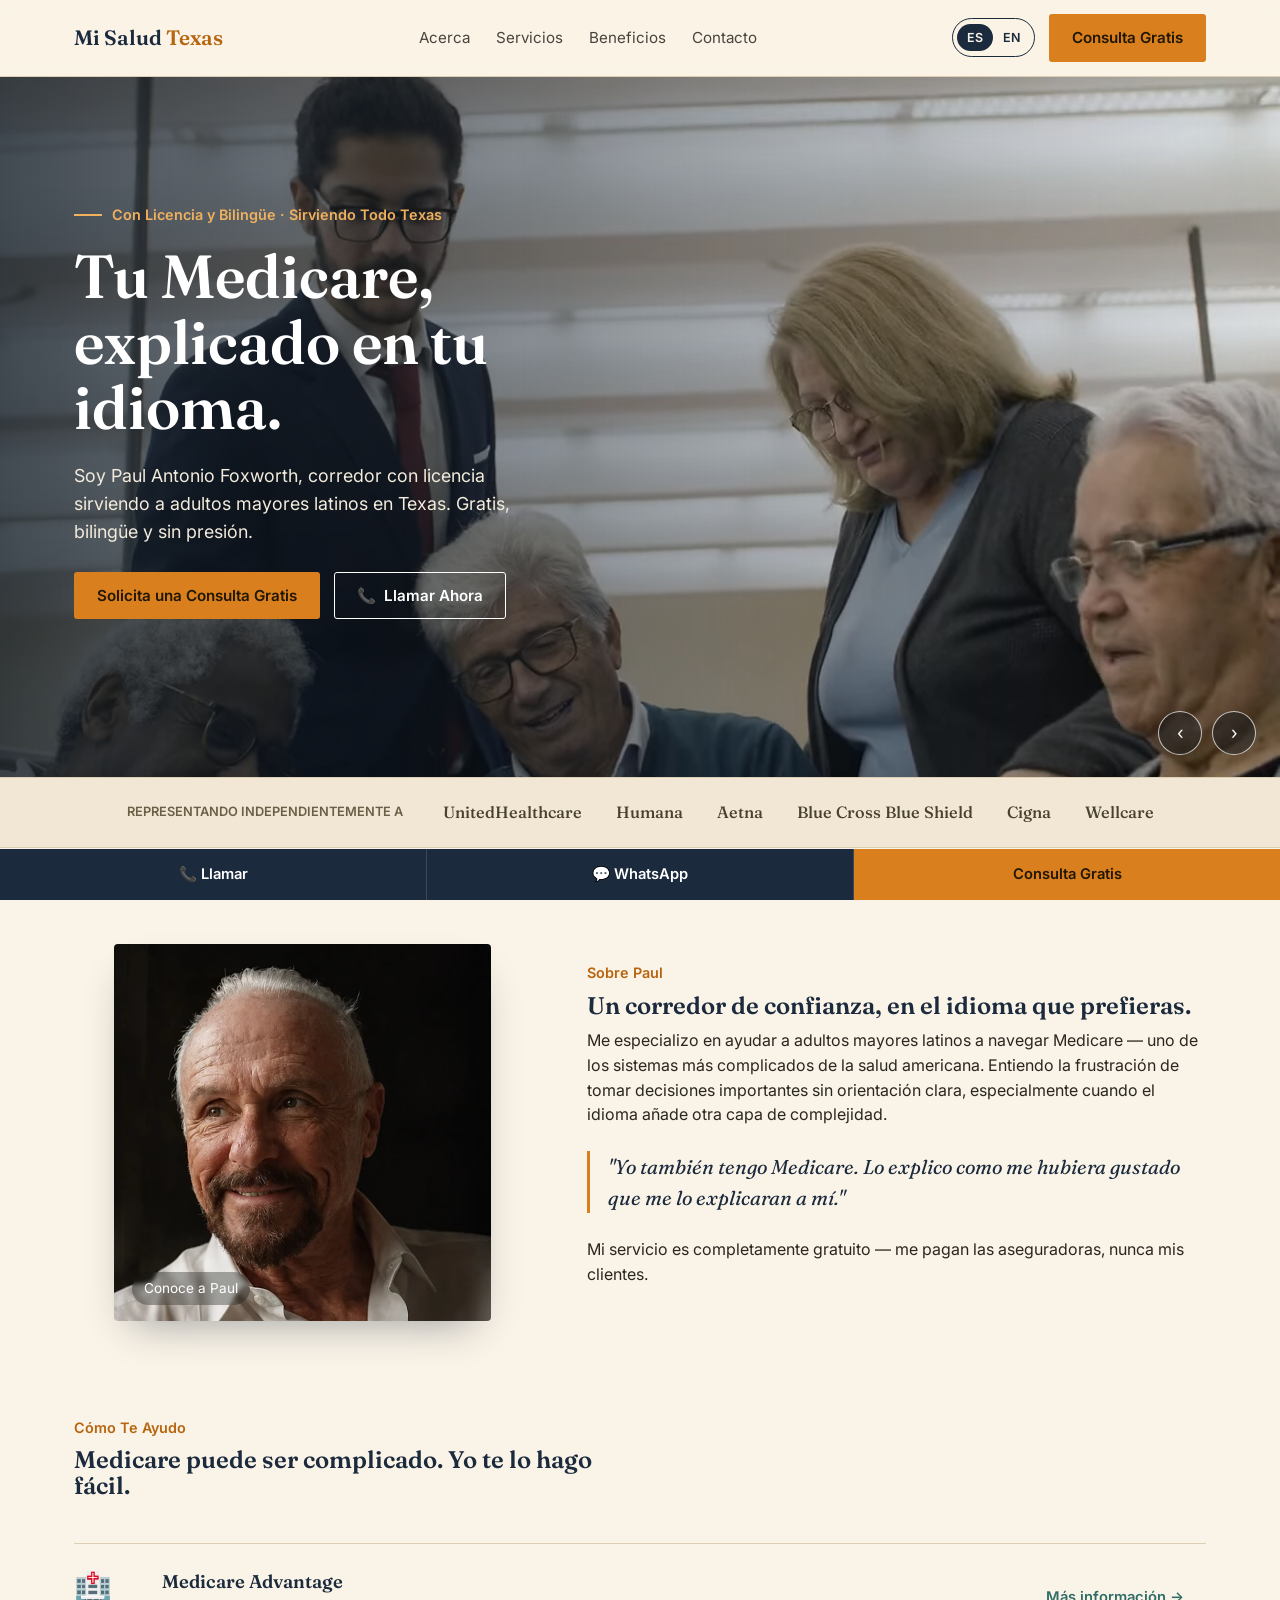
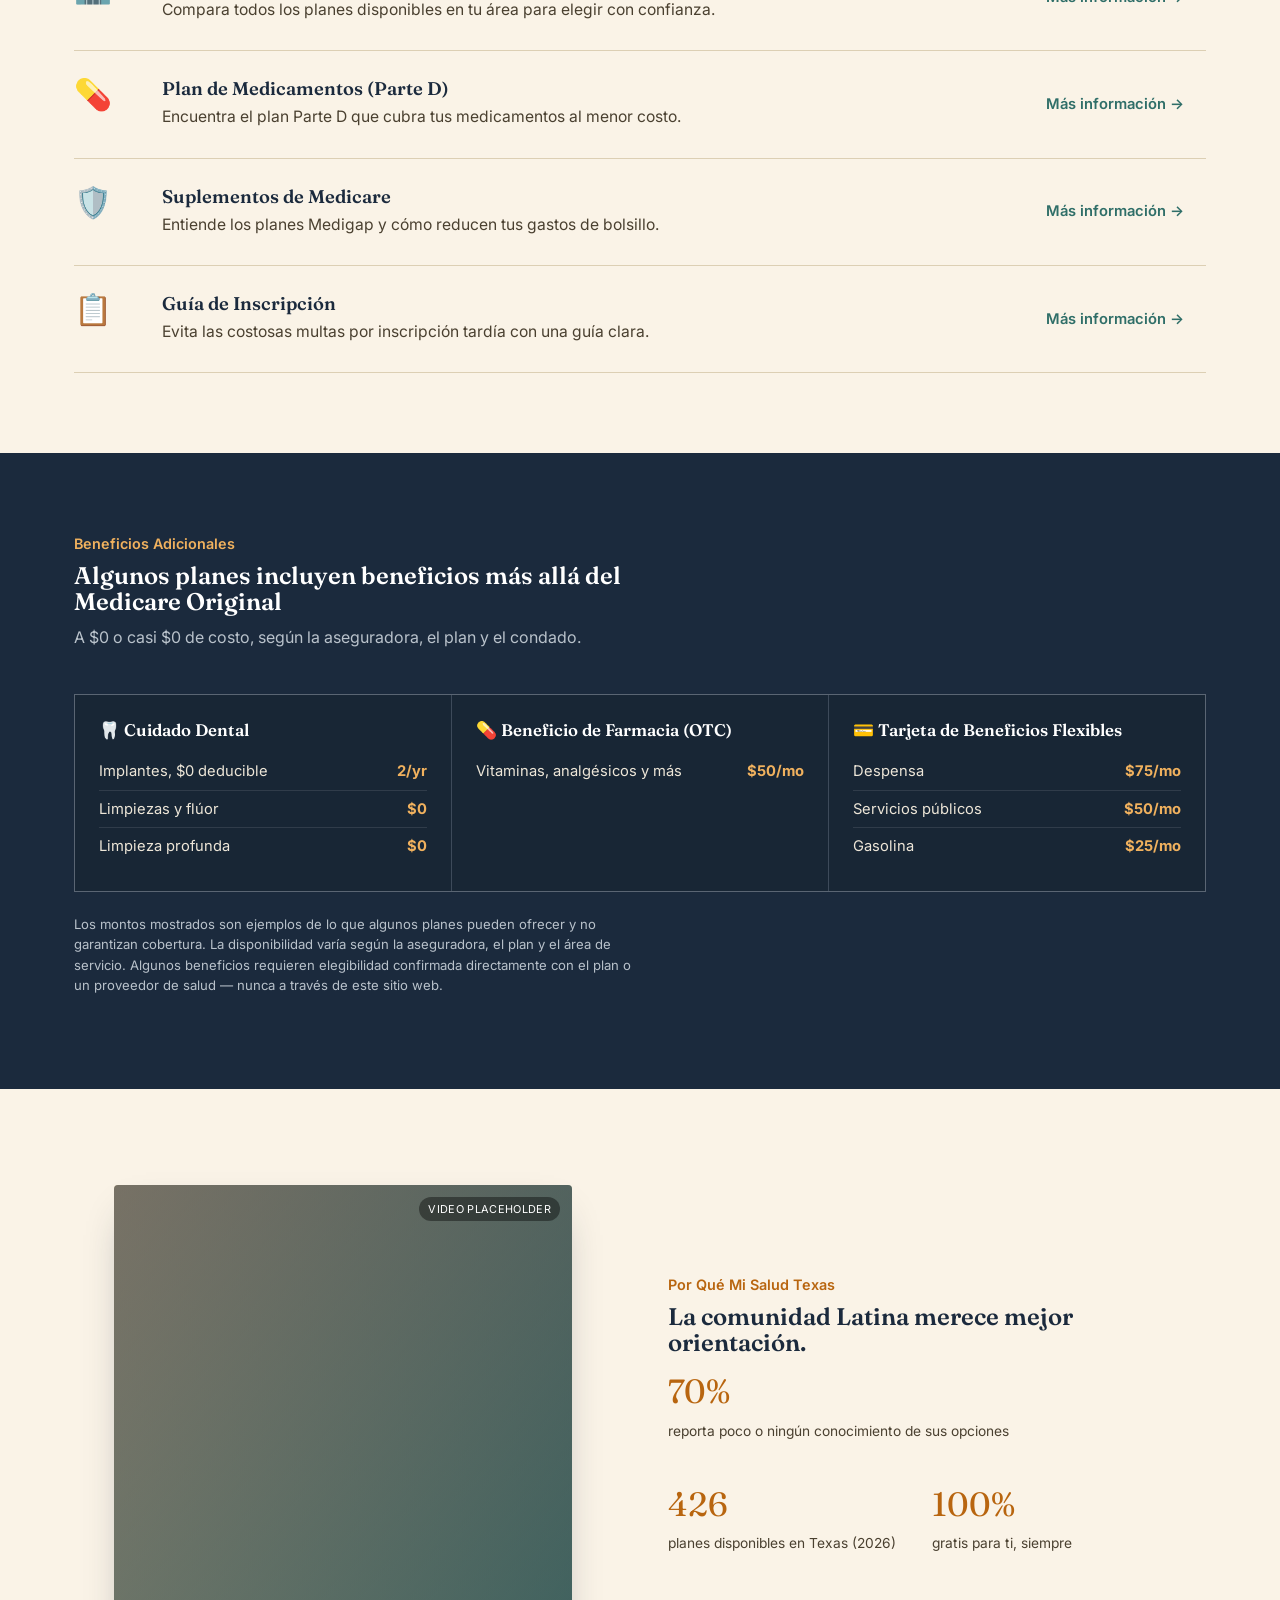
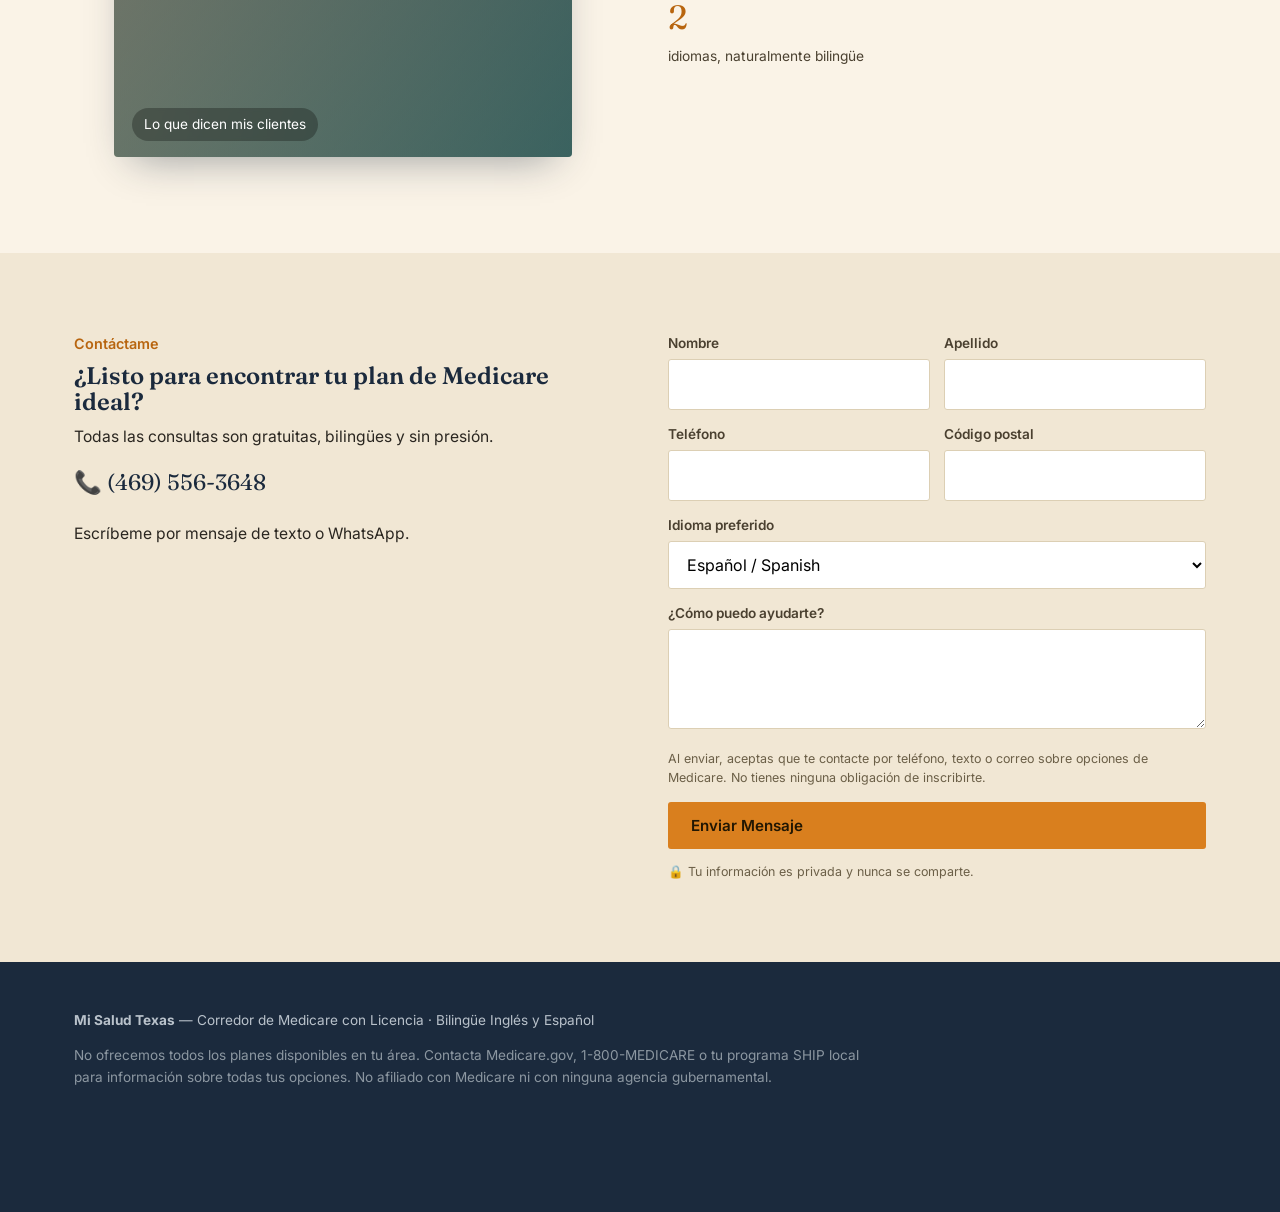
==== commit ebc2cb62: "Add files via upload" ====
--- a/index.html
+++ b/index.html
@@ -395,7 +395,7 @@
       <span class="kicker"><span class="en">Get In Touch</span><span class="es">Contáctame</span></span>
       <h2><span class="en">Ready to find your perfect Medicare plan?</span><span class="es">¿Listo para encontrar tu plan de Medicare ideal?</span></h2>
       <p><span class="en">All consultations are free, bilingual, and without pressure.</span><span class="es">Todas las consultas son gratuitas, bilingües y sin presión.</span></p>
-      <p class="big">📞 (469) 5563648</p>
+      <p class="big">📞 (469) 556-3648</p>
       <p><span class="en">Please feel free to text or WhatsApp me.</span><span class="es">Escríbeme por mensaje de texto o WhatsApp.</span></p>
     </div>
     <form id="lead-form" novalidate>
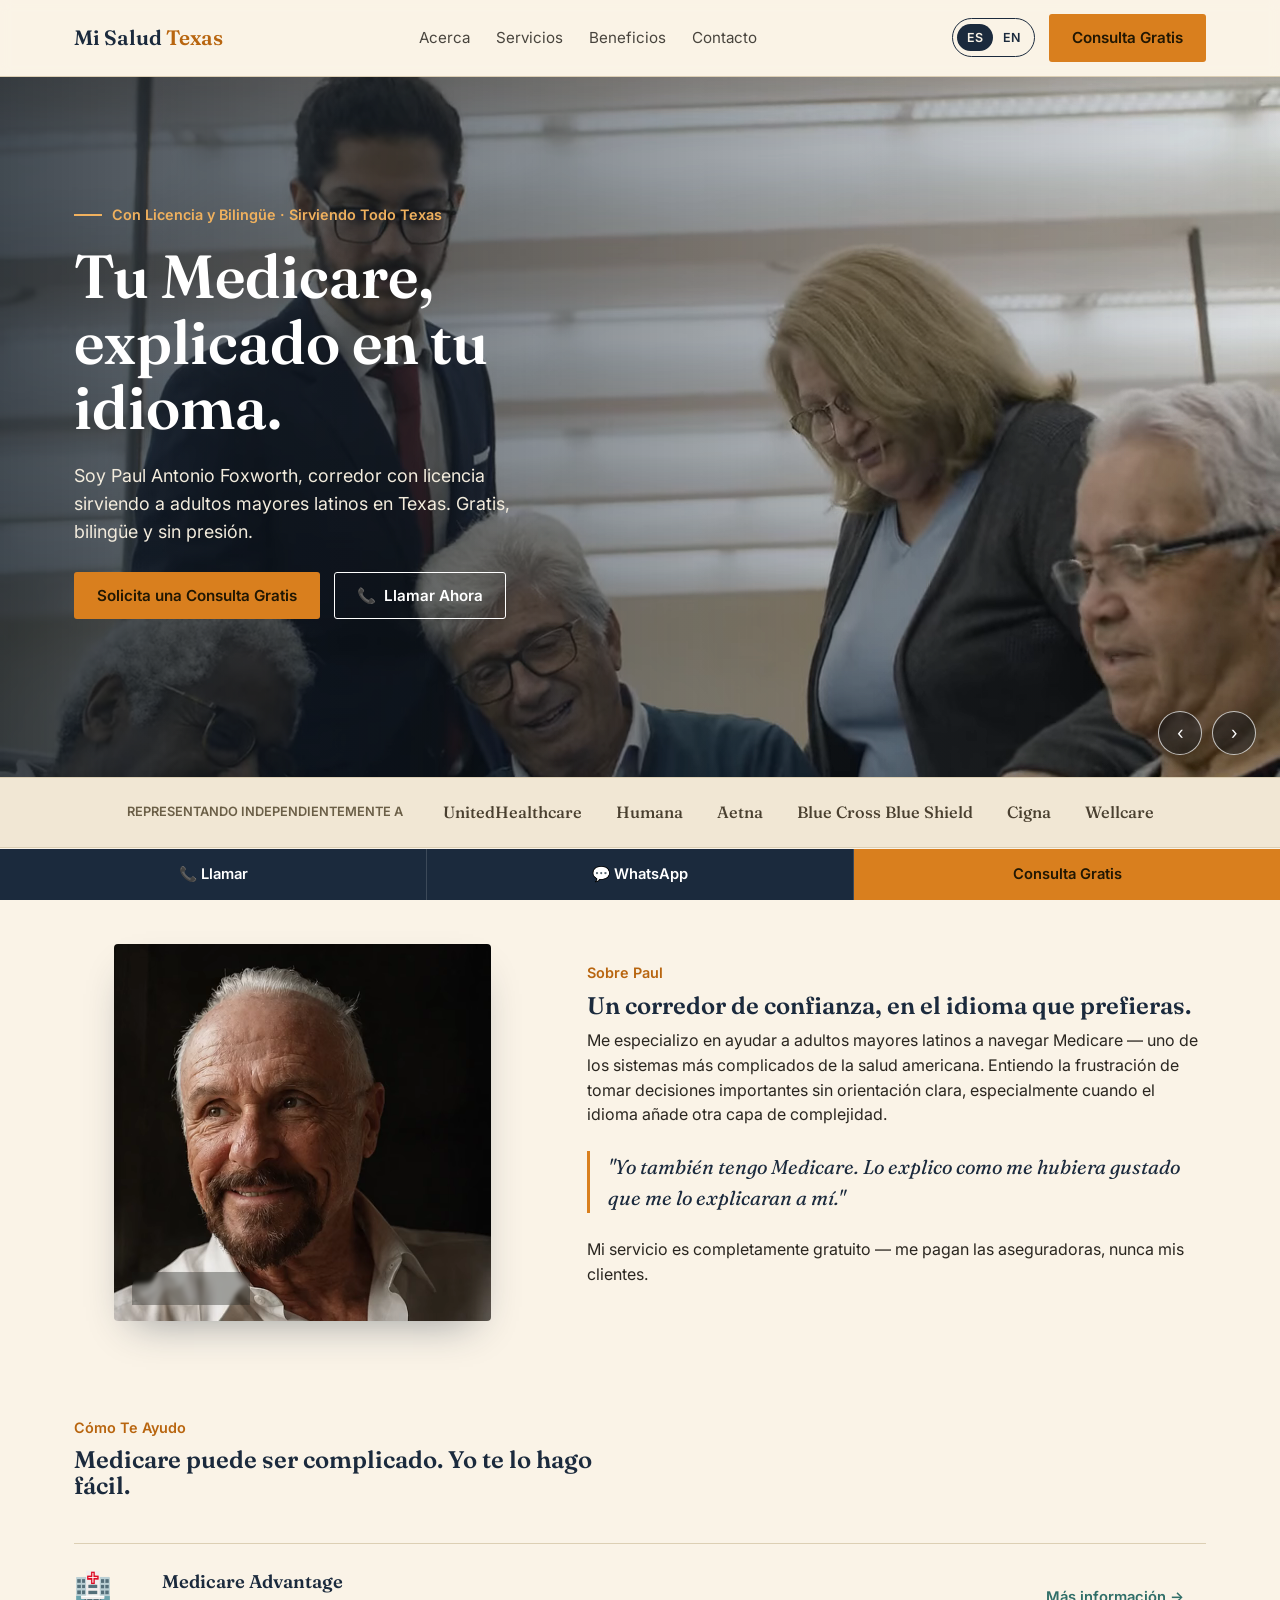
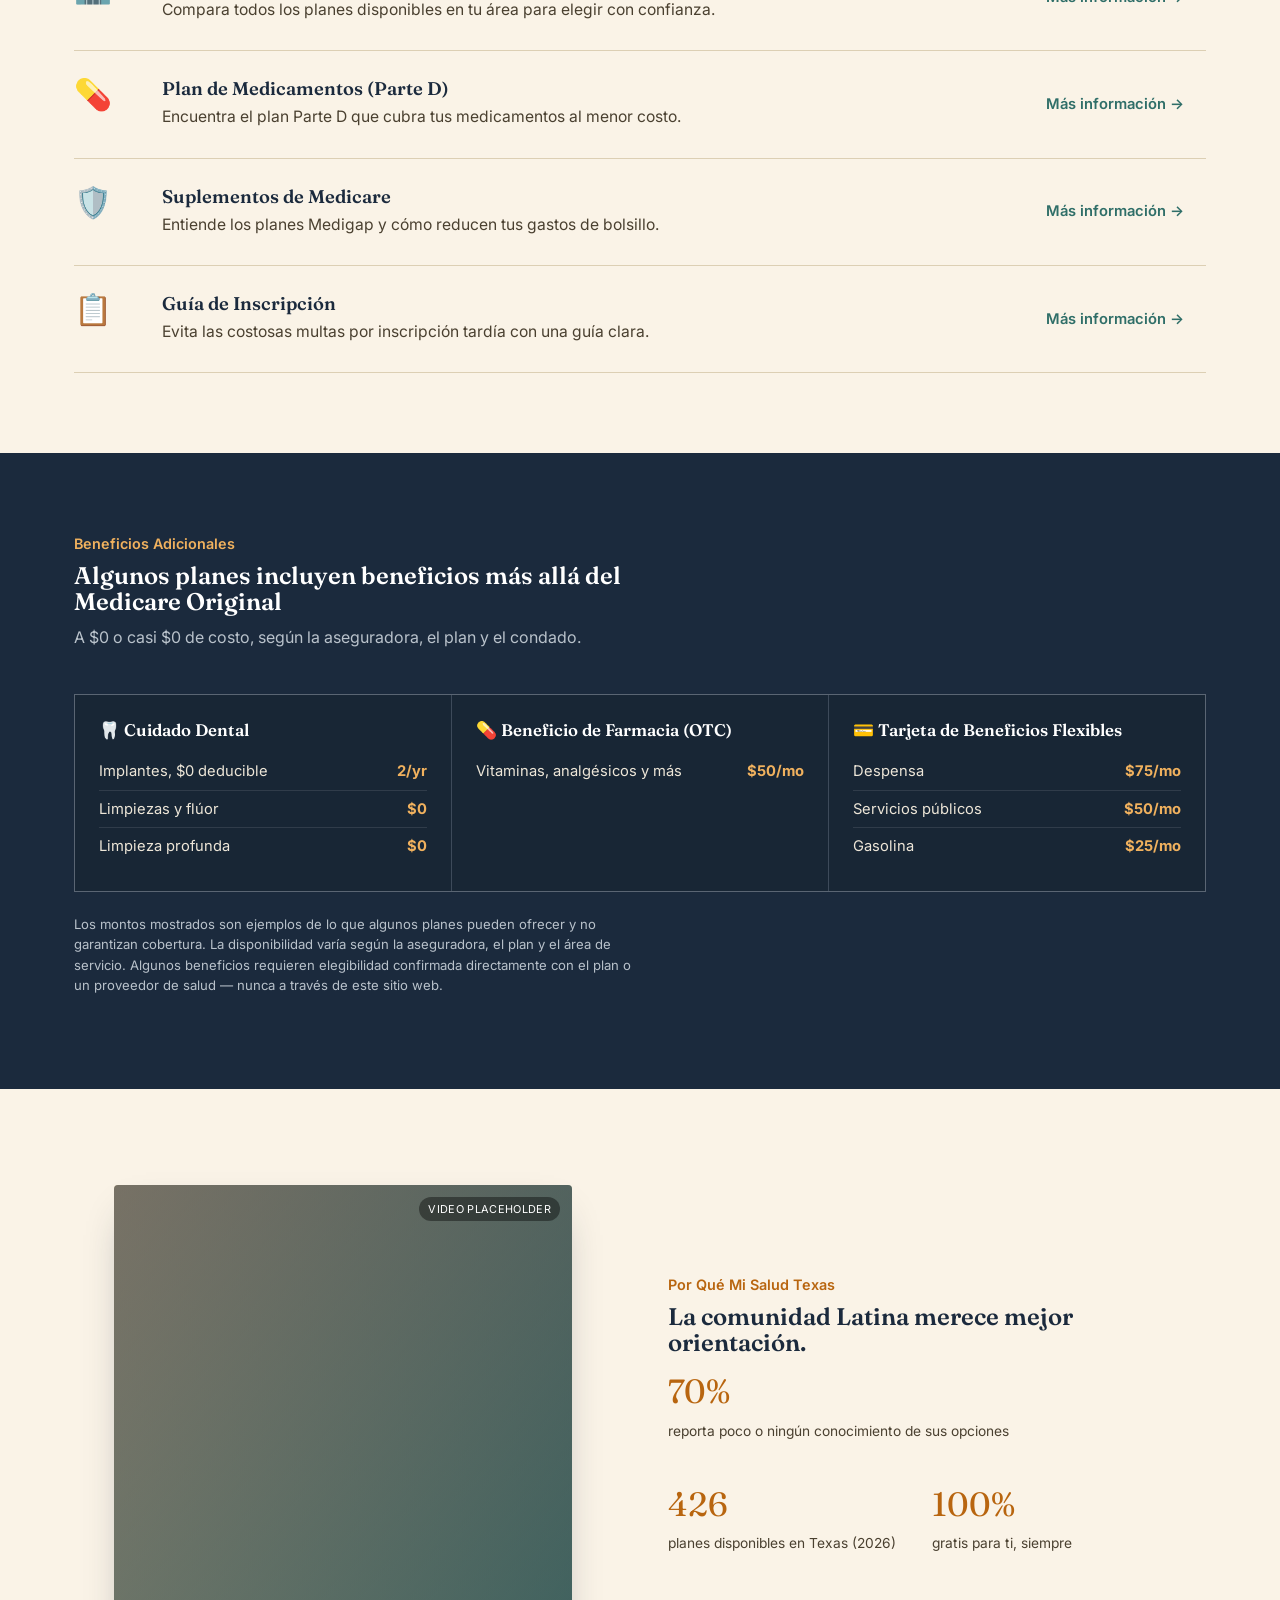
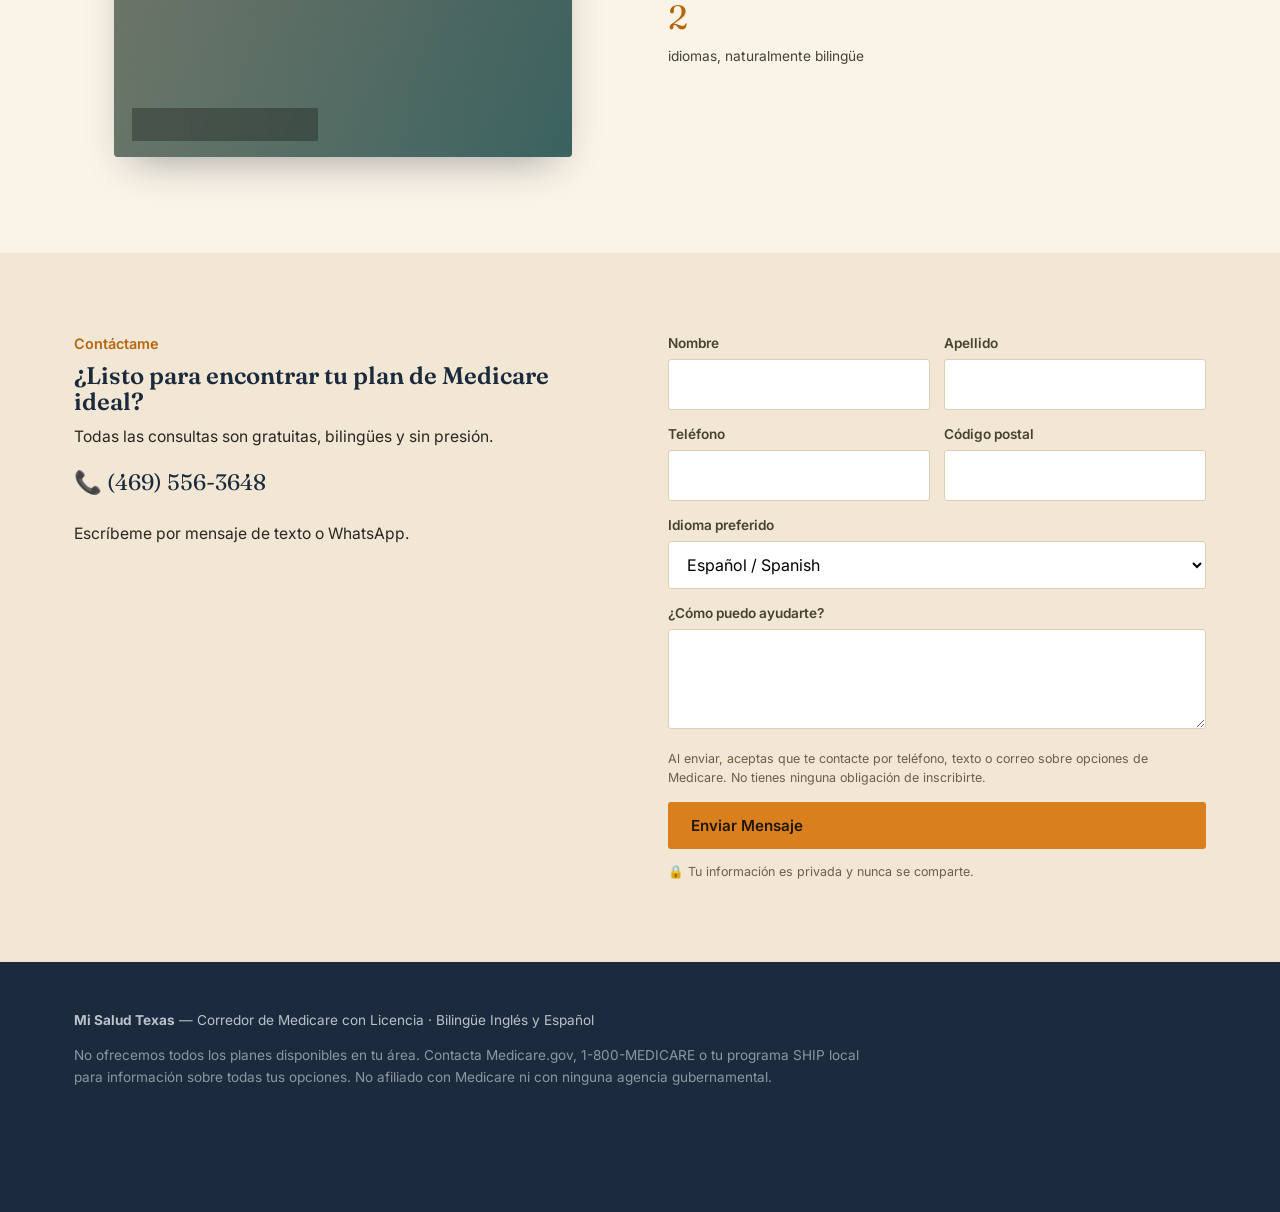
==== commit 473e53af: "Add files via upload" ====
--- a/index.html
+++ b/index.html
@@ -1,515 +1,538 @@
-<!DOCTYPE html>
-<html lang="es" data-lang="es">
-<head>
-<meta charset="UTF-8">
-<meta name="viewport" content="width=device-width, initial-scale=1, viewport-fit=cover">
-<title>Mi Salud Texas | Corredor de Medicare Bilingüe en Texas</title>
-<link rel="preconnect" href="https://fonts.googleapis.com">
-<link rel="preconnect" href="https://fonts.gstatic.com" crossorigin>
-<link href="https://fonts.googleapis.com/css2?family=Fraunces:ital,opsz,wght@0,9..144,400;0,9..144,600;1,9..144,500&family=Inter:wght@400;500;600;700&display=swap" rel="stylesheet">
-<style>
-  :root{
-    --ink:#1B2A3D;
-    --paper:#FAF3E7;
-    --paper-2:#F1E7D4;
-    --marigold:#D97F1E;
-    --marigold-deep:#B8650F;
-    --teal:#2F6E68;
-    --charcoal:#2A2620;
-    --line:#DCCFB4;
-    --paper-dark-bg:#12202c;
-    box-sizing:border-box;
-    padding-top:env(safe-area-inset-top,0px);
-    padding-bottom:env(safe-area-inset-bottom,0px);
-  }
-  *,*::before,*::after{box-sizing:inherit}
-  html{scroll-behavior:smooth;scroll-padding-top:80px}
-  body{
-    margin:0;background:var(--paper);color:var(--charcoal);
-    font-family:'Inter',system-ui,sans-serif;line-height:1.55;
-    -webkit-font-smoothing:antialiased;
-  }
-  h1,h2,h3{font-family:'Fraunces',Georgia,serif;color:var(--ink);margin:0 0 .4em;font-weight:600;line-height:1.08}
-  p{margin:0 0 1em;max-width:62ch}
-  a{color:inherit}
-  img{max-width:100%;display:block}
-  .wrap{max-width:1180px;margin:0 auto;padding:0 24px}
-  [data-lang="en"] .es{display:none}
-  [data-lang="es"] .en{display:none}
-  button{font:inherit;cursor:pointer}
-
-  /* ---- header ---- */
-  header{position:sticky;top:0;z-index:40;background:rgba(250,243,231,.92);backdrop-filter:blur(6px);border-bottom:1px solid var(--line)}
-  .nav-row{display:flex;align-items:center;justify-content:space-between;padding:14px 24px;max-width:1180px;margin:0 auto;gap:16px}
-  .brand{font-family:'Fraunces',serif;font-weight:600;font-size:1.3rem;color:var(--ink);text-decoration:none;white-space:nowrap}
-  .brand span{color:var(--marigold-deep)}
-  nav.links{display:flex;gap:26px;font-size:.95rem}
-  nav.links a{text-decoration:none;color:var(--charcoal);opacity:.85}
-  nav.links a:hover{opacity:1}
-  .nav-actions{display:flex;align-items:center;gap:14px}
-  .lang-toggle{border:1px solid var(--ink);background:none;border-radius:20px;padding:5px 4px;display:flex;font-size:.78rem;font-weight:600}
-  .lang-toggle button{border:none;background:none;padding:4px 10px;border-radius:16px;color:var(--ink)}
-  .lang-toggle button.active{background:var(--ink);color:var(--paper)}
-  .btn{display:inline-flex;align-items:center;gap:8px;text-decoration:none;font-weight:600;padding:11px 22px;border-radius:3px;border:1px solid transparent;font-size:.95rem}
-  .btn-primary{background:var(--marigold);color:#211703}
-  .btn-primary:hover{background:var(--marigold-deep);color:#fff}
-  .btn-outline{border-color:var(--ink);color:var(--ink)}
-  .menu-btn{display:none;background:none;border:none;font-size:1.5rem;color:var(--ink)}
-
-  /* ---- hero ---- */
-  .hero{padding:64px 0 40px}
-  .hero-grid{display:grid;grid-template-columns:1.05fr .95fr;gap:56px;align-items:center}
-  .eyebrow-line{display:flex;align-items:center;gap:10px;color:var(--teal);font-weight:600;font-size:.9rem;margin-bottom:18px}
-  .eyebrow-line::before{content:"";width:28px;height:2px;background:var(--teal)}
-  .hero h1{font-size:clamp(2.1rem,4vw,3.1rem);max-width:14ch}
-  .hero p.lead{font-size:1.08rem;max-width:46ch;color:#3c362d}
-  .trust-list{list-style:none;padding:0;margin:22px 0 28px;display:flex;flex-wrap:wrap;gap:10px 22px;font-size:.92rem}
-  .trust-list li::before{content:"✓ ";color:var(--teal);font-weight:700}
-  .hero-actions{display:flex;flex-wrap:wrap;gap:14px}
-
-  .video-frame{position:relative;border-radius:4px;overflow:hidden;aspect-ratio:4/5;box-shadow:0 18px 40px -18px rgba(27,42,61,.45)}
-  .video-frame video, .video-placeholder{width:100%;height:100%;object-fit:cover;display:block}
-  .video-placeholder{
-    background:
-      linear-gradient(160deg,rgba(27,42,61,.55),rgba(47,110,104,.35)),
-      linear-gradient(120deg,#e7c896,#2F6E68 55%,#1B2A3D);
-    background-size:220% 220%;
-    animation:panGradient 14s ease-in-out infinite alternate;
-  }
-  @keyframes panGradient{0%{background-position:0% 30%}100%{background-position:100% 70%}}
-  .video-frame figcaption{position:absolute;left:18px;bottom:16px;color:#fff;font-size:.85rem;background:rgba(20,25,20,.35);padding:6px 12px;border-radius:20px;backdrop-filter:blur(2px)}
-  .video-note{position:absolute;top:12px;right:12px;font-size:.68rem;letter-spacing:.03em;color:#fff;background:rgba(0,0,0,.4);padding:4px 9px;border-radius:20px}
-
-
-  /* ---- full-bleed video hero (2 slides) ---- */
-  .hero-bg{position:relative;min-height:min(80vh,700px);color:#fff;overflow:hidden;padding:0;background:var(--ink)}
-  .slide{position:absolute;inset:0;opacity:0;visibility:hidden;transition:opacity .9s ease,visibility .9s;display:flex;align-items:center}
-  .slide.active{opacity:1;visibility:visible}
-  .slide video,.slide .video-placeholder{position:absolute;inset:0;width:100%;height:100%;object-fit:cover}
-  .slide .video-placeholder.alt{background:linear-gradient(160deg,rgba(27,42,61,.5),rgba(217,127,30,.25)),linear-gradient(120deg,#1B2A3D,#2F6E68 45%,#e7b46a);background-size:220% 220%}
-  .slide::after{content:"";position:absolute;inset:0;z-index:1;background:linear-gradient(90deg,rgba(14,24,34,.78) 0%,rgba(14,24,34,.4) 55%,rgba(14,24,34,.1) 100%)}
-  .slide .content{position:relative;z-index:2;width:100%;padding-top:40px;padding-bottom:70px}
-  .hero-bg h1{color:#fff;font-size:clamp(2.2rem,5vw,3.8rem);max-width:15ch;margin-bottom:.35em}
-  .hero-bg p.lead{color:#F3ECDD;font-size:1.12rem;max-width:44ch;margin-bottom:26px}
-  .hero-bg .eyebrow-line{color:#F0B15E}
-  .hero-bg .eyebrow-line::before{background:#F0B15E}
-  .hero-bg .btn-outline{border-color:#fff;color:#fff}
-  .hero-bg .video-note{z-index:3}
-  .hero-controls{position:absolute;right:24px;bottom:22px;z-index:4;display:flex;gap:10px;align-items:center}
-  .hero-controls button{width:44px;height:44px;border-radius:50%;border:1px solid rgba(255,255,255,.7);background:rgba(14,24,34,.4);color:#fff;font-size:1.1rem}
-  .hero-controls button:hover{background:var(--marigold);border-color:var(--marigold);color:#211703}
-  .hero-controls button:focus-visible{outline:2px solid #fff;outline-offset:2px}
-
-  /* ---- carrier strip ---- */
-  .carriers{border-top:1px solid var(--line);border-bottom:1px solid var(--line);background:var(--paper-2)}
-  .carriers .wrap{display:flex;flex-wrap:wrap;align-items:center;gap:26px 40px;padding:22px 24px;justify-content:center}
-  .carriers span.label{font-size:.8rem;color:#6b5f47;font-weight:600}
-  .carriers .names{display:flex;flex-wrap:wrap;gap:22px 34px;font-family:'Fraunces',serif;font-weight:500;color:#4a4030;font-size:1.02rem}
-
-  /* ---- section basics ---- */
-  section{padding:80px 0}
-  .section-head{max-width:56ch;margin-bottom:44px}
-  .kicker{color:var(--marigold-deep);font-weight:600;font-size:.9rem;margin-bottom:8px;display:block}
-
-  /* ---- about / meet agent ---- */
-  .about-grid{display:grid;grid-template-columns:.85fr 1.15fr;gap:56px;align-items:center}
-  .about-grid .video-frame{aspect-ratio:1/1}
-  blockquote{font-family:'Fraunces',serif;font-style:italic;font-size:1.25rem;color:var(--ink);border-left:3px solid var(--marigold);padding-left:18px;margin:24px 0}
-
-  /* ---- services: horizontal list, not card grid ---- */
-  .service-list{border-top:1px solid var(--line)}
-  .service-row{display:grid;grid-template-columns:64px 1fr 160px;gap:24px;align-items:start;padding:28px 0;border-bottom:1px solid var(--line)}
-  .service-row .icon{font-size:1.9rem;line-height:1}
-  .service-row h3{font-size:1.15rem;margin-bottom:6px}
-  .service-row p{margin:0;color:#4a4030;font-size:.98rem}
-  .service-row a{align-self:center;text-decoration:none;color:var(--teal);font-weight:600;font-size:.92rem;white-space:nowrap}
-  @media (max-width:640px){.service-row{grid-template-columns:44px 1fr}.service-row a{grid-column:2}}
-
-  /* ---- benefits ---- */
-  .benefits{background:var(--ink);color:#EDE6D8}
-  .benefits h2{color:#fff}
-  .benefits .kicker{color:#F0B15E}
-  .benefit-grid{display:grid;grid-template-columns:repeat(3,1fr);gap:1px;background:rgba(255,255,255,.15);border:1px solid rgba(255,255,255,.15);margin-top:36px}
-  .benefit-col{background:#182635;padding:26px 24px}
-  .benefit-col h3{color:#fff;font-size:1.05rem}
-  .benefit-col ul{list-style:none;margin:14px 0 0;padding:0;font-size:.92rem}
-  .benefit-col li{display:flex;justify-content:space-between;gap:10px;padding:7px 0;border-top:1px solid rgba(255,255,255,.1)}
-  .benefit-col li:first-child{border-top:none}
-  .benefit-col .amt{color:#F0B15E;font-weight:700;white-space:nowrap}
-  .benefits-fine{font-size:.82rem;color:#B9C2CB;max-width:70ch;margin-top:22px}
-  @media (max-width:800px){.benefit-grid{grid-template-columns:1fr}}
-
-  /* ---- testimonial / stats ---- */
-  .proof{display:grid;grid-template-columns:1fr 1fr;gap:56px;align-items:center}
-  .stat-row{display:flex;flex-wrap:wrap;gap:36px;margin-top:8px}
-  .stat{min-width:120px}
-  .stat .num{font-family:'Fraunces',serif;font-size:2.1rem;color:var(--marigold-deep);display:block}
-  .stat .lbl{font-size:.86rem;color:#4a4030}
-  .quote-frame .video-frame{aspect-ratio:16/10}
-
-  /* ---- contact ---- */
-  .contact{background:var(--paper-2)}
-  .contact-grid{display:grid;grid-template-columns:1fr 1fr;gap:56px}
-  form{display:grid;gap:14px}
-  form .two{display:grid;grid-template-columns:1fr 1fr;gap:14px}
-  input,select,textarea{font:inherit;padding:12px 14px;border:1px solid var(--line);border-radius:3px;background:#fff;width:100%}
-  label{font-size:.85rem;font-weight:600;color:#4a4030;display:block;margin-bottom:5px}
-  .contact-info p{font-size:.98rem}
-  .contact-info .big{font-family:'Fraunces',serif;font-size:1.4rem;color:var(--ink)}
-
-
-  /* ---- form status + AEP modal ---- */
-  .form-status{font-size:.92rem;padding:12px 14px;border-radius:3px;display:none}
-  .form-status.ok{display:block;background:#E1F0EC;color:#1d4d48;border:1px solid #9CC9C1}
-  .form-status.err{display:block;background:#FBE9E4;color:#7a2a16;border:1px solid #E8B4A5}
-  .consent{font-size:.78rem;color:#6b5f47;line-height:1.5;margin:0}
-  .hp{position:absolute;left:-9999px;height:0;overflow:hidden}
-  .modal-back{position:fixed;inset:0;z-index:100;background:rgba(14,24,34,.6);display:none;align-items:center;justify-content:center;padding:20px}
-  .modal-back.open{display:flex}
-  .modal{background:var(--paper);max-width:440px;width:100%;padding:32px 28px 26px;border-radius:4px;position:relative;box-shadow:0 24px 60px -20px rgba(0,0,0,.6)}
-  .modal h3{font-size:1.5rem}
-  .modal .x{position:absolute;top:10px;right:12px;background:none;border:none;font-size:1.6rem;color:var(--ink);line-height:1}
-  .modal .btn{width:100%;justify-content:center;margin-top:10px}
-
-  /* ---- footer ---- */
-  footer{background:var(--ink);color:#B9C2CB;padding:48px 0 110px;font-size:.85rem}
-  footer .wrap{display:flex;flex-direction:column;gap:14px}
-  footer a{color:#EDE6D8;text-decoration:underline}
-  .legal{max-width:90ch;color:#8C97A1;line-height:1.6}
-
-  /* ---- sticky contact bar ---- */
-  .sticky-bar{position:fixed;left:0;right:0;bottom:0;z-index:50;background:var(--ink);display:flex;padding-bottom:env(safe-area-inset-bottom,0px)}
-  .sticky-bar a{flex:1;text-align:center;padding:14px 8px;color:#fff;text-decoration:none;font-weight:600;font-size:.92rem;border-right:1px solid rgba(255,255,255,.15)}
-  .sticky-bar a:last-child{border-right:none;background:var(--marigold);color:#211703}
-
-  @media (max-width:900px){
-    .hero-grid,.about-grid,.proof,.contact-grid{grid-template-columns:1fr}
-    .about-grid{gap:36px}
-    .about-grid .video-frame{order:-1;max-width:360px}
-    nav.links{display:none}
-    .menu-btn{display:block}
-  }
-
-  @media (prefers-color-scheme:dark){
-    :root:not([data-theme="light"]){}
-  }
-  @media (prefers-reduced-motion:reduce){
-    .video-placeholder{animation:none}
-  }
-</style>
-</head>
-<body>
-
-<header>
-  <div class="nav-row">
-    <a href="#" class="brand">Mi Salud <span>Texas</span></a>
-    <nav class="links">
-      <a href="#about"><span class="en">About</span><span class="es">Acerca</span></a>
-      <a href="#services"><span class="en">Services</span><span class="es">Servicios</span></a>
-      <a href="#benefits"><span class="en">Benefits</span><span class="es">Beneficios</span></a>
-      <a href="#contact"><span class="en">Contact</span><span class="es">Contacto</span></a>
-    </nav>
-    <div class="nav-actions">
-      <div class="lang-toggle">
-        <button id="btn-es" class="active" onclick="setLang('es')">ES</button>
-        <button id="btn-en" onclick="setLang('en')">EN</button>
-      </div>
-      <a class="btn btn-primary" href="#contact">
-        <span class="en">Free Consultation</span><span class="es">Consulta Gratis</span>
-      </a>
-    </div>
-  </div>
-</header>
-
-<section class="hero-bg" aria-roledescription="carousel">
-  <div class="slide active">
-    <video autoplay muted loop playsinline preload="auto"><source src="hero-1.mp4" type="video/mp4"><source src="hero-1.webm" type="video/webm"></video>
-    <div class="wrap content">
-      <span class="eyebrow-line"><span class="en">Licensed &amp; Bilingual · Serving All of Texas</span><span class="es">Con Licencia y Bilingüe · Sirviendo Todo Texas</span></span>
-      <h1><span class="en">Your Medicare, explained in your language.</span><span class="es">Tu Medicare, explicado en tu idioma.</span></h1>
-      <p class="lead"><span class="en">I'm Paul Antonio Foxworth, a licensed broker serving Latino seniors across Texas. Free, bilingual, and without pressure.</span><span class="es">Soy Paul Antonio Foxworth, corredor con licencia sirviendo a adultos mayores latinos en Texas. Gratis, bilingüe y sin presión.</span></p>
-      <div class="hero-actions">
-        <a class="btn btn-primary" href="#contact"><span class="en">Request a Free Consultation</span><span class="es">Solicita una Consulta Gratis</span></a>
-        <a class="btn btn-outline" href="tel:+14695563648">📞 <span class="en">Call Now</span><span class="es">Llamar Ahora</span></a>
-      </div>
-    </div>
-  </div>
-  <!-- SLIDE 2: replace with <video autoplay muted loop playsinline src="hero-2.mp4"></video> -->
-  <div class="slide">
-    <div class="video-placeholder alt"></div>
-    <span class="video-note">VIDEO PLACEHOLDER</span>
-    <div class="wrap content">
-      <span class="eyebrow-line"><span class="en">Local Texas Broker</span><span class="es">Corredor Local en Texas</span></span>
-      <h1><span class="en">I also have Medicare. I make it simple.</span><span class="es">Yo también tengo Medicare. Yo te lo hago fácil.</span></h1>
-      <p class="lead"><span class="en">Compare plans with dental, OTC, grocery and utility benefits, in English or Spanish.</span><span class="es">Compara planes con beneficios dentales, farmacia, despensa y servicios, en inglés o español.</span></p>
-      <div class="hero-actions">
-        <a class="btn btn-primary" href="#benefits"><span class="en">See Extra Benefits</span><span class="es">Ver Beneficios Extra</span></a>
-        <a class="btn btn-outline" href="#contact"><span class="en">Free Consultation</span><span class="es">Consulta Gratis</span></a>
-      </div>
-    </div>
-  </div>
-  <div class="hero-controls">
-    <button type="button" aria-label="Previous slide" onclick="heroGo(-1)">‹</button>
-    <button type="button" aria-label="Next slide" onclick="heroGo(1)">›</button>
-  </div>
-</section>
-
-<div class="carriers">
-  <div class="wrap">
-    <span class="label"><span class="en">INDEPENDENTLY REPRESENTING</span><span class="es">REPRESENTANDO INDEPENDIENTEMENTE A</span></span>
-    <div class="names">
-      <span>UnitedHealthcare</span><span>Humana</span><span>Aetna</span><span>Blue Cross Blue Shield</span><span>Cigna</span><span>Wellcare</span>
-    </div>
-  </div>
-</div>
-
-<section id="about">
-  <div class="wrap about-grid">
-    <figure class="video-frame">
-      <video autoplay muted loop playsinline preload="auto" poster="meet-paul-poster.jpg" aria-label="Paul Antonio Foxworth"><source src="meet-paul01.mp4" type="video/mp4"><source src="meet-paul.webm" type="video/webm"></video>
-      <figcaption><span class="en">Meet Paul</span><span class="es">Conoce a Paul</span></figcaption>
-    </figure>
-    <div>
-      <span class="kicker"><span class="en">About Paul</span><span class="es">Sobre Paul</span></span>
-      <h2><span class="en">A broker you can trust, in the language you prefer.</span><span class="es">Un corredor de confianza, en el idioma que prefieras.</span></h2>
-      <p>
-        <span class="en">I specialize in helping Latino seniors navigate Medicare — one of the most confusing systems in American healthcare. I understand the frustration of making big decisions without clear guidance, especially when language adds another layer of complexity.</span>
-        <span class="es">Me especializo en ayudar a adultos mayores latinos a navegar Medicare — uno de los sistemas más complicados de la salud americana. Entiendo la frustración de tomar decisiones importantes sin orientación clara, especialmente cuando el idioma añade otra capa de complejidad.</span>
-      </p>
-      <blockquote>
-        <span class="en">"I have Medicare too. I explain it the way I wish someone had explained it to me."</span>
-        <span class="es">"Yo también tengo Medicare. Lo explico como me hubiera gustado que me lo explicaran a mí."</span>
-      </blockquote>
-      <p>
-        <span class="en">My service is completely free — I'm paid by the insurance carriers, never by my clients.</span>
-        <span class="es">Mi servicio es completamente gratuito — me pagan las aseguradoras, nunca mis clientes.</span>
-      </p>
-    </div>
-  </div>
-</section>
-
-<section id="services" style="padding-top:0">
-  <div class="wrap">
-    <div class="section-head">
-      <span class="kicker"><span class="en">What I Help With</span><span class="es">Cómo Te Ayudo</span></span>
-      <h2><span class="en">Medicare can be complicated. I make it simple.</span><span class="es">Medicare puede ser complicado. Yo te lo hago fácil.</span></h2>
-    </div>
-    <div class="service-list">
-      <div class="service-row">
-        <div class="icon">🏥</div>
-        <div>
-          <h3><span class="en">Medicare Advantage</span><span class="es">Medicare Advantage</span></h3>
-          <p><span class="en">Compare all available plans in your area so you choose with confidence.</span><span class="es">Compara todos los planes disponibles en tu área para elegir con confianza.</span></p>
-        </div>
-        <a href="#contact"><span class="en">Learn more →</span><span class="es">Más información →</span></a>
-      </div>
-      <div class="service-row">
-        <div class="icon">💊</div>
-        <div>
-          <h3><span class="en">Prescription Drug Plans</span><span class="es">Plan de Medicamentos (Parte D)</span></h3>
-          <p><span class="en">Find the Part D plan that covers your medications at the lowest cost.</span><span class="es">Encuentra el plan Parte D que cubra tus medicamentos al menor costo.</span></p>
-        </div>
-        <a href="#contact"><span class="en">Learn more →</span><span class="es">Más información →</span></a>
-      </div>
-      <div class="service-row">
-        <div class="icon">🛡️</div>
-        <div>
-          <h3><span class="en">Medicare Supplements</span><span class="es">Suplementos de Medicare</span></h3>
-          <p><span class="en">Understand Medigap and how it reduces your out-of-pocket costs.</span><span class="es">Entiende los planes Medigap y cómo reducen tus gastos de bolsillo.</span></p>
-        </div>
-        <a href="#contact"><span class="en">Learn more →</span><span class="es">Más información →</span></a>
-      </div>
-      <div class="service-row">
-        <div class="icon">📋</div>
-        <div>
-          <h3><span class="en">Enrollment Guidance</span><span class="es">Guía de Inscripción</span></h3>
-          <p><span class="en">Avoid costly late-enrollment penalties with a clear, guided timeline.</span><span class="es">Evita las costosas multas por inscripción tardía con una guía clara.</span></p>
-        </div>
-        <a href="#contact"><span class="en">Learn more →</span><span class="es">Más información →</span></a>
-      </div>
-    </div>
-  </div>
-</section>
-
-<section id="benefits" class="benefits">
-  <div class="wrap">
-    <div class="section-head">
-      <span class="kicker"><span class="en">Extra Benefits</span><span class="es">Beneficios Adicionales</span></span>
-      <h2><span class="en">Some plans include benefits far beyond Original Medicare</span><span class="es">Algunos planes incluyen beneficios más allá del Medicare Original</span></h2>
-      <p style="color:#B9C2CB"><span class="en">At $0 or near-$0 cost, depending on carrier, plan and county.</span><span class="es">A $0 o casi $0 de costo, según la aseguradora, el plan y el condado.</span></p>
-    </div>
-    <div class="benefit-grid">
-      <div class="benefit-col">
-        <h3>🦷 <span class="en">Dental Care</span><span class="es">Cuidado Dental</span></h3>
-        <ul>
-          <li><span><span class="en">Implants, $0 deductible</span><span class="es">Implantes, $0 deducible</span></span><span class="amt">2/yr</span></li>
-          <li><span><span class="en">Cleanings &amp; fluoride</span><span class="es">Limpiezas y flúor</span></span><span class="amt">$0</span></li>
-          <li><span><span class="en">Deep cleaning</span><span class="es">Limpieza profunda</span></span><span class="amt">$0</span></li>
-        </ul>
-      </div>
-      <div class="benefit-col">
-        <h3>💊 <span class="en">OTC Allowance</span><span class="es">Beneficio de Farmacia (OTC)</span></h3>
-        <ul>
-          <li><span><span class="en">Vitamins, pain relief &amp; more</span><span class="es">Vitaminas, analgésicos y más</span></span><span class="amt">$50/mo</span></li>
-        </ul>
-      </div>
-      <div class="benefit-col">
-        <h3>💳 <span class="en">Flex Benefits Card</span><span class="es">Tarjeta de Beneficios Flexibles</span></h3>
-        <ul>
-          <li><span><span class="en">Groceries</span><span class="es">Despensa</span></span><span class="amt">$75/mo</span></li>
-          <li><span><span class="en">Utilities</span><span class="es">Servicios públicos</span></span><span class="amt">$50/mo</span></li>
-          <li><span><span class="en">Gasoline</span><span class="es">Gasolina</span></span><span class="amt">$25/mo</span></li>
-        </ul>
-      </div>
-    </div>
-    <p class="benefits-fine">
-      <span class="en">Amounts shown are examples of what select plans may offer and are not a guarantee of coverage. Availability varies by carrier, plan and service area. Some benefits require eligibility confirmed directly by the plan or a healthcare provider — never through this website.</span>
-      <span class="es">Los montos mostrados son ejemplos de lo que algunos planes pueden ofrecer y no garantizan cobertura. La disponibilidad varía según la aseguradora, el plan y el área de servicio. Algunos beneficios requieren elegibilidad confirmada directamente con el plan o un proveedor de salud — nunca a través de este sitio web.</span>
-    </p>
-  </div>
-</section>
-
-<section>
-  <div class="wrap proof">
-    <figure class="video-frame quote-frame">
-      <div class="video-placeholder"></div>
-      <span class="video-note">VIDEO PLACEHOLDER</span>
-      <figcaption><span class="en">What clients are saying</span><span class="es">Lo que dicen mis clientes</span></figcaption>
-    </figure>
-    <div>
-      <span class="kicker"><span class="en">Why Mi Salud Texas</span><span class="es">Por Qué Mi Salud Texas</span></span>
-      <h2><span class="en">The Latino Medicare market deserves better.</span><span class="es">La comunidad Latina merece mejor orientación.</span></h2>
-      <div class="stat-row">
-        <div class="stat"><span class="num">70%</span><span class="lbl"><span class="en">report little/no knowledge of options</span><span class="es">reporta poco o ningún conocimiento de sus opciones</span></span></div>
-        <div class="stat"><span class="num">426</span><span class="lbl"><span class="en">plans available in Texas (2026)</span><span class="es">planes disponibles en Texas (2026)</span></span></div>
-        <div class="stat"><span class="num">100%</span><span class="lbl"><span class="en">free to you, always</span><span class="es">gratis para ti, siempre</span></span></div>
-        <div class="stat"><span class="num">2</span><span class="lbl"><span class="en">languages, naturally bilingual</span><span class="es">idiomas, naturalmente bilingüe</span></span></div>
-      </div>
-    </div>
-  </div>
-</section>
-
-<section id="contact" class="contact">
-  <div class="wrap contact-grid">
-    <div class="contact-info">
-      <span class="kicker"><span class="en">Get In Touch</span><span class="es">Contáctame</span></span>
-      <h2><span class="en">Ready to find your perfect Medicare plan?</span><span class="es">¿Listo para encontrar tu plan de Medicare ideal?</span></h2>
-      <p><span class="en">All consultations are free, bilingual, and without pressure.</span><span class="es">Todas las consultas son gratuitas, bilingües y sin presión.</span></p>
-      <p class="big">📞 (469) 556-3648</p>
-      <p><span class="en">Please feel free to text or WhatsApp me.</span><span class="es">Escríbeme por mensaje de texto o WhatsApp.</span></p>
-    </div>
-    <form id="lead-form" novalidate>
-      <div class="hp" aria-hidden="true"><label>Website<input name="website" tabindex="-1" autocomplete="off"></label></div>
-      <div class="two">
-        <div><label for="f-first"><span class="en">First name</span><span class="es">Nombre</span></label><input id="f-first" name="first_name" autocomplete="given-name" required></div>
-        <div><label for="f-last"><span class="en">Last name</span><span class="es">Apellido</span></label><input id="f-last" name="last_name" autocomplete="family-name" required></div>
-      </div>
-      <div class="two">
-        <div><label for="f-phone"><span class="en">Phone</span><span class="es">Teléfono</span></label><input id="f-phone" name="phone" type="tel" autocomplete="tel" required></div>
-        <div><label for="f-zip"><span class="en">ZIP code</span><span class="es">Código postal</span></label><input id="f-zip" name="zip" inputmode="numeric" pattern="[0-9]{5}" maxlength="5" autocomplete="postal-code" required></div>
-      </div>
-      <div>
-        <label for="f-lang"><span class="en">Preferred language</span><span class="es">Idioma preferido</span></label>
-        <select id="f-lang" name="language">
-          <option value="English">English / Inglés</option>
-          <option value="Spanish" selected>Español / Spanish</option>
-          <option value="Both">Both / Los dos</option>
-        </select>
-      </div>
-      <div><label for="f-msg"><span class="en">How can I help you?</span><span class="es">¿Cómo puedo ayudarte?</span></label><textarea id="f-msg" name="message" rows="3"></textarea></div>
-      <p class="consent"><span class="en">By sending this, you agree I may contact you by phone, text or email about Medicare options. You are under no obligation to enroll.</span><span class="es">Al enviar, aceptas que te contacte por teléfono, texto o correo sobre opciones de Medicare. No tienes ninguna obligación de inscribirte.</span></p>
-      <button class="btn btn-primary" type="submit" id="lead-btn"><span class="en">Send Message</span><span class="es">Enviar Mensaje</span></button>
-      <div id="form-status" class="form-status" role="status" aria-live="polite"></div>
-      <p class="consent">🔒 <span class="en">Your information is private and never shared.</span><span class="es">Tu información es privada y nunca se comparte.</span></p>
-    </form>
-  </div>
-</section>
-
-<footer>
-  <div class="wrap">
-    <div><strong>Mi Salud Texas</strong> — <span class="en">Licensed Medicare Broker · Bilingual English &amp; Spanish</span><span class="es">Corredor de Medicare con Licencia · Bilingüe Inglés y Español</span></div>
-    <p class="legal">
-      <span class="en">We do not offer every plan available in your area. Contact Medicare.gov, 1-800-MEDICARE, or your local SHIP for information on all options. Not affiliated with Medicare or any government agency.</span>
-      <span class="es">No ofrecemos todos los planes disponibles en tu área. Contacta Medicare.gov, 1-800-MEDICARE o tu programa SHIP local para información sobre todas tus opciones. No afiliado con Medicare ni con ninguna agencia gubernamental.</span>
-    </p>
-  </div>
-</footer>
-
-<div class="sticky-bar">
-  <a href="tel:+14695563648">📞 <span class="en">Call</span><span class="es">Llamar</span></a>
-  <a href="#" onclick="return false;">💬 WhatsApp</a>
-  <a href="#contact"><span class="en">Free Consultation</span><span class="es">Consulta Gratis</span></a>
-</div>
-
-
-<div class="modal-back" id="aep" role="dialog" aria-modal="true" aria-labelledby="aep-t">
-  <div class="modal">
-    <button class="x" type="button" aria-label="Close" onclick="aepClose()">×</button>
-    <h3 id="aep-t"><span class="en">Medicare Annual Enrollment</span><span class="es">Inscripción Anual de Medicare</span></h3>
-    <p><span class="en">Runs October 15 – December 7. Plans change every year, so let's make sure yours still fits. I'm here to help.</span><span class="es">Del 15 de octubre al 7 de diciembre. Los planes cambian cada año, así que revisemos que el tuyo siga siendo el mejor. Estoy aquí para ayudarte.</span></p>
-    <a class="btn btn-outline" href="#contact" onclick="aepPick('Current client: annual plan review')"><span class="en">I'm a current client</span><span class="es">Soy cliente actual</span></a>
-    <a class="btn btn-primary" href="#contact" onclick="aepPick('New client: Medicare plan help')"><span class="en">I'm a new client</span><span class="es">Soy cliente nuevo</span></a>
-  </div>
-</div>
-
-<script>
-function setLang(l){
-  document.documentElement.setAttribute('data-lang', l);
-  document.documentElement.setAttribute('lang', l);
-  document.getElementById('btn-en').classList.toggle('active', l==='en');
-  document.getElementById('btn-es').classList.toggle('active', l==='es');
-  try{ localStorage.setItem('mst-lang', l); }catch(e){}
-}
-try{
-  var saved = localStorage.getItem('mst-lang');
-  if(saved) setLang(saved);
-}catch(e){}
-
-var heroI=0,heroSlides=document.querySelectorAll('.slide');
-function heroGo(d){
-  heroSlides[heroI].classList.remove('active');
-  heroI=(heroI+d+heroSlides.length)%heroSlides.length;
-  heroSlides[heroI].classList.add('active');
-}
-if(!window.matchMedia('(prefers-reduced-motion: reduce)').matches){
-  setInterval(function(){heroGo(1)},9000);
-}
-
-/* ===== Lead form =====
-   Set FORM_ENDPOINT to your Formspree/Netlify/CRM URL, e.g. 'https://formspree.io/f/mnnzznbv'.
-   While empty, the form runs in demo mode (nothing is sent). */
-var FORM_ENDPOINT='';
-var MSG={
-  ok:{en:'Thank you! I will contact you shortly.',es:'¡Gracias! Me comunicaré contigo pronto.'},
-  bad:{en:'Please complete your name, phone and 5-digit ZIP code.',es:'Completa tu nombre, teléfono y código postal de 5 dígitos.'},
-  err:{en:'Something went wrong. Please call or text me instead.',es:'Algo salió mal. Por favor llámame o escríbeme.'},
-  demo:{en:'Demo mode: the form works but is not connected yet, so nothing was sent.',es:'Modo demo: el formulario funciona pero aún no está conectado, no se envió nada.'}
-};
-var leadForm=document.getElementById('lead-form'),st=document.getElementById('form-status');
-function say(k,cls){var l=document.documentElement.getAttribute('data-lang');st.className='form-status '+cls;st.textContent=MSG[k][l];}
-leadForm.addEventListener('submit',function(e){
-  e.preventDefault();
-  var d=Object.fromEntries(new FormData(leadForm).entries());
-  if(d.website){return;} /* honeypot: bots fill this */
-  if(!d.first_name.trim()||!d.last_name.trim()||d.phone.replace(/\D/g,'').length<10||!/^\d{5}$/.test(d.zip)){say('bad','err');return;}
-  if(!FORM_ENDPOINT){say('demo','ok');return;}
-  var btn=document.getElementById('lead-btn');btn.disabled=true;
-  fetch(FORM_ENDPOINT,{method:'POST',headers:{'Content-Type':'application/json','Accept':'application/json'},body:JSON.stringify(d)})
-    .then(function(r){if(!r.ok)throw 0;say('ok','ok');leadForm.reset();})
-    .catch(function(){say('err','err');})
-    .then(function(){btn.disabled=false;});
-});
-
-/* ===== AEP popup: shows once per browser session ===== */
-var aep=document.getElementById('aep');
-function aepClose(){aep.classList.remove('open');}
-function aepPick(t){aepClose();document.getElementById('f-msg').value=t;}
-aep.addEventListener('click',function(e){if(e.target===aep)aepClose();});
-document.addEventListener('keydown',function(e){if(e.key==='Escape')aepClose();});
-setTimeout(function(){
-  try{if(sessionStorage.getItem('aep-seen'))return;sessionStorage.setItem('aep-seen','1');}catch(e){}
-  aep.classList.add('open');aep.querySelector('.x').focus();
-},8000);
-</script>
-</body>
-</html>
+<!DOCTYPE html>
+<html lang="es" data-lang="es">
+<head>
+<meta charset="UTF-8">
+<meta name="viewport" content="width=device-width, initial-scale=1, viewport-fit=cover">
+<title>Mi Salud Texas | Corredor de Medicare Bilingüe en Texas</title>
+<link rel="preconnect" href="https://fonts.googleapis.com">
+<link rel="preconnect" href="https://fonts.gstatic.com" crossorigin>
+<link href="https://fonts.googleapis.com/css2?family=Fraunces:ital,opsz,wght@0,9..144,400;0,9..144,600;1,9..144,500&family=Inter:wght@400;500;600;700&display=swap" rel="stylesheet">
+<style>
+  :root{
+    --ink:#1B2A3D;
+    --paper:#FAF3E7;
+    --paper-2:#F1E7D4;
+    --marigold:#D97F1E;
+    --marigold-deep:#B8650F;
+    --teal:#2F6E68;
+    --charcoal:#2A2620;
+    --line:#DCCFB4;
+    --paper-dark-bg:#12202c;
+    box-sizing:border-box;
+    padding-top:env(safe-area-inset-top,0px);
+    padding-bottom:env(safe-area-inset-bottom,0px);
+  }
+  *,*::before,*::after{box-sizing:inherit}
+  html{scroll-behavior:smooth;scroll-padding-top:80px}
+  body{
+    margin:0;background:var(--paper);color:var(--charcoal);
+    font-family:'Inter',system-ui,sans-serif;line-height:1.55;
+    -webkit-font-smoothing:antialiased;
+  }
+  h1,h2,h3{font-family:'Fraunces',Georgia,serif;color:var(--ink);margin:0 0 .4em;font-weight:600;line-height:1.08}
+  p{margin:0 0 1em;max-width:62ch}
+  a{color:inherit}
+  img{max-width:100%;display:block}
+  .wrap{max-width:1180px;margin:0 auto;padding:0 24px}
+  [data-lang="en"] .es{display:none}
+  [data-lang="es"] .en{display:none}
+  button{font:inherit;cursor:pointer}
+
+  /* ---- header ---- */
+  header{position:sticky;top:0;z-index:40;background:rgba(250,243,231,.92);backdrop-filter:blur(6px);border-bottom:1px solid var(--line)}
+  .nav-row{display:flex;align-items:center;justify-content:space-between;padding:14px 24px;max-width:1180px;margin:0 auto;gap:16px}
+  .brand{font-family:'Fraunces',serif;font-weight:600;font-size:1.3rem;color:var(--ink);text-decoration:none;white-space:nowrap}
+  .brand span{color:var(--marigold-deep)}
+  nav.links{display:flex;gap:26px;font-size:.95rem}
+  nav.links a{text-decoration:none;color:var(--charcoal);opacity:.85}
+  nav.links a:hover{opacity:1}
+  .nav-actions{display:flex;align-items:center;gap:14px}
+  .lang-toggle{border:1px solid var(--ink);background:none;border-radius:20px;padding:5px 4px;display:flex;font-size:.78rem;font-weight:600}
+  .lang-toggle button{border:none;background:none;padding:4px 10px;border-radius:16px;color:var(--ink)}
+  .lang-toggle button.active{background:var(--ink);color:var(--paper)}
+  .btn{display:inline-flex;align-items:center;gap:8px;text-decoration:none;font-weight:600;padding:11px 22px;border-radius:3px;border:1px solid transparent;font-size:.95rem}
+  .btn-primary{background:var(--marigold);color:#211703}
+  .btn-primary:hover{background:var(--marigold-deep);color:#fff}
+  .btn-outline{border-color:var(--ink);color:var(--ink)}
+  .menu-btn{display:none;background:none;border:none;font-size:1.5rem;color:var(--ink)}
+
+  /* ---- hero ---- */
+  .hero{padding:64px 0 40px}
+  .hero-grid{display:grid;grid-template-columns:1.05fr .95fr;gap:56px;align-items:center}
+  .eyebrow-line{display:flex;align-items:center;gap:10px;color:var(--teal);font-weight:600;font-size:.9rem;margin-bottom:18px}
+  .eyebrow-line::before{content:"";width:28px;height:2px;background:var(--teal)}
+  .hero h1{font-size:clamp(2.1rem,4vw,3.1rem);max-width:14ch}
+  .hero p.lead{font-size:1.08rem;max-width:46ch;color:#3c362d}
+  .trust-list{list-style:none;padding:0;margin:22px 0 28px;display:flex;flex-wrap:wrap;gap:10px 22px;font-size:.92rem}
+  .trust-list li::before{content:"✓ ";color:var(--teal);font-weight:700}
+  .hero-actions{display:flex;flex-wrap:wrap;gap:14px}
+
+  .video-frame{position:relative;border-radius:4px;overflow:hidden;aspect-ratio:4/5;box-shadow:0 18px 40px -18px rgba(27,42,61,.45)}
+  .video-frame video, .video-placeholder{width:100%;height:100%;object-fit:cover;display:block}
+  .video-placeholder{
+    background:
+      linear-gradient(160deg,rgba(27,42,61,.55),rgba(47,110,104,.35)),
+      linear-gradient(120deg,#e7c896,#2F6E68 55%,#1B2A3D);
+    background-size:220% 220%;
+    animation:panGradient 14s ease-in-out infinite alternate;
+  }
+  @keyframes panGradient{0%{background-position:0% 30%}100%{background-position:100% 70%}}
+  .video-frame figcaption{position:absolute;left:18px;bottom:16px;color:#fff;font-size:.85rem;background:rgba(20,25,20,.35);padding:6px 12px;border-radius:20px;backdrop-filter:blur(2px)}
+  .video-note{position:absolute;top:12px;right:12px;font-size:.68rem;letter-spacing:.03em;color:#fff;background:rgba(0,0,0,.4);padding:4px 9px;border-radius:20px}
+
+
+  /* ---- full-bleed video hero (2 slides) ---- */
+  .hero-bg{position:relative;min-height:min(80vh,700px);color:#fff;overflow:hidden;padding:0;background:var(--ink)}
+  .slide{position:absolute;inset:0;opacity:0;visibility:hidden;transition:opacity .9s ease,visibility .9s;display:flex;align-items:center}
+  .slide.active{opacity:1;visibility:visible}
+  .slide video,.slide .video-placeholder{position:absolute;inset:0;width:100%;height:100%;object-fit:cover}
+  .slide .video-placeholder.alt{background:linear-gradient(160deg,rgba(27,42,61,.5),rgba(217,127,30,.25)),linear-gradient(120deg,#1B2A3D,#2F6E68 45%,#e7b46a);background-size:220% 220%}
+  .slide::after{content:"";position:absolute;inset:0;z-index:1;background:linear-gradient(90deg,rgba(14,24,34,.78) 0%,rgba(14,24,34,.4) 55%,rgba(14,24,34,.1) 100%)}
+  .slide .content{position:relative;z-index:2;width:100%;padding-top:40px;padding-bottom:70px}
+  .hero-bg h1{color:#fff;font-size:clamp(2.2rem,5vw,3.8rem);max-width:15ch;margin-bottom:.35em}
+  .hero-bg p.lead{color:#F3ECDD;font-size:1.12rem;max-width:44ch;margin-bottom:26px}
+  .hero-bg .eyebrow-line{color:#F0B15E}
+  .hero-bg .eyebrow-line::before{background:#F0B15E}
+  .hero-bg .btn-outline{border-color:#fff;color:#fff}
+  .hero-bg .video-note{z-index:3}
+  .hero-controls{position:absolute;right:24px;bottom:22px;z-index:4;display:flex;gap:10px;align-items:center}
+  .hero-controls button{width:44px;height:44px;border-radius:50%;border:1px solid rgba(255,255,255,.7);background:rgba(14,24,34,.4);color:#fff;font-size:1.1rem}
+  .hero-controls button:hover{background:var(--marigold);border-color:var(--marigold);color:#211703}
+  .hero-controls button:focus-visible{outline:2px solid #fff;outline-offset:2px}
+
+  /* ---- carrier strip ---- */
+  .carriers{border-top:1px solid var(--line);border-bottom:1px solid var(--line);background:var(--paper-2)}
+  .carriers .wrap{display:flex;flex-wrap:wrap;align-items:center;gap:26px 40px;padding:22px 24px;justify-content:center}
+  .carriers span.label{font-size:.8rem;color:#6b5f47;font-weight:600}
+  .carriers .names{display:flex;flex-wrap:wrap;gap:22px 34px;font-family:'Fraunces',serif;font-weight:500;color:#4a4030;font-size:1.02rem}
+
+  /* ---- section basics ---- */
+  section{padding:80px 0}
+  .section-head{max-width:56ch;margin-bottom:44px}
+  .kicker{color:var(--marigold-deep);font-weight:600;font-size:.9rem;margin-bottom:8px;display:block}
+
+  /* ---- about / meet agent ---- */
+  .about-grid{display:grid;grid-template-columns:.85fr 1.15fr;gap:56px;align-items:center}
+  .about-grid .video-frame{aspect-ratio:1/1}
+  blockquote{font-family:'Fraunces',serif;font-style:italic;font-size:1.25rem;color:var(--ink);border-left:3px solid var(--marigold);padding-left:18px;margin:24px 0}
+
+  /* ---- services: horizontal list, not card grid ---- */
+  .service-list{border-top:1px solid var(--line)}
+  .service-row{display:grid;grid-template-columns:64px 1fr 160px;gap:24px;align-items:start;padding:28px 0;border-bottom:1px solid var(--line)}
+  .service-row .icon{font-size:1.9rem;line-height:1}
+  .service-row h3{font-size:1.15rem;margin-bottom:6px}
+  .service-row p{margin:0;color:#4a4030;font-size:.98rem}
+  .service-row a{align-self:center;text-decoration:none;color:var(--teal);font-weight:600;font-size:.92rem;white-space:nowrap}
+  @media (max-width:640px){.service-row{grid-template-columns:44px 1fr}.service-row a{grid-column:2}}
+
+  /* ---- benefits ---- */
+  .benefits{background:var(--ink);color:#EDE6D8}
+  .benefits h2{color:#fff}
+  .benefits .kicker{color:#F0B15E}
+  .benefit-grid{display:grid;grid-template-columns:repeat(3,1fr);gap:1px;background:rgba(255,255,255,.15);border:1px solid rgba(255,255,255,.15);margin-top:36px}
+  .benefit-col{background:#182635;padding:26px 24px}
+  .benefit-col h3{color:#fff;font-size:1.05rem}
+  .benefit-col ul{list-style:none;margin:14px 0 0;padding:0;font-size:.92rem}
+  .benefit-col li{display:flex;justify-content:space-between;gap:10px;padding:7px 0;border-top:1px solid rgba(255,255,255,.1)}
+  .benefit-col li:first-child{border-top:none}
+  .benefit-col .amt{color:#F0B15E;font-weight:700;white-space:nowrap}
+  .benefits-fine{font-size:.82rem;color:#B9C2CB;max-width:70ch;margin-top:22px}
+  @media (max-width:800px){.benefit-grid{grid-template-columns:1fr}}
+
+  /* ---- testimonial / stats ---- */
+  .proof{display:grid;grid-template-columns:1fr 1fr;gap:56px;align-items:center}
+  .stat-row{display:flex;flex-wrap:wrap;gap:36px;margin-top:8px}
+  .stat{min-width:120px}
+  .stat .num{font-family:'Fraunces',serif;font-size:2.1rem;color:var(--marigold-deep);display:block}
+  .stat .lbl{font-size:.86rem;color:#4a4030}
+  .quote-frame .video-frame{aspect-ratio:16/10}
+
+  /* ---- contact ---- */
+  .contact{background:var(--paper-2)}
+  .contact-grid{display:grid;grid-template-columns:1fr 1fr;gap:56px}
+  form{display:grid;gap:14px}
+  form .two{display:grid;grid-template-columns:1fr 1fr;gap:14px}
+  input,select,textarea{font:inherit;padding:12px 14px;border:1px solid var(--line);border-radius:3px;background:#fff;width:100%}
+  label{font-size:.85rem;font-weight:600;color:#4a4030;display:block;margin-bottom:5px}
+  .contact-info p{font-size:.98rem}
+  .contact-info .big{font-family:'Fraunces',serif;font-size:1.4rem;color:var(--ink)}
+
+
+  /* ---- form status + AEP modal ---- */
+  .form-status{font-size:.92rem;padding:12px 14px;border-radius:3px;display:none}
+  .form-status.ok{display:block;background:#E1F0EC;color:#1d4d48;border:1px solid #9CC9C1}
+  .form-status.err{display:block;background:#FBE9E4;color:#7a2a16;border:1px solid #E8B4A5}
+  .consent{font-size:.78rem;color:#6b5f47;line-height:1.5;margin:0}
+  .hp{position:absolute;left:-9999px;height:0;overflow:hidden}
+  .modal-back{position:fixed;inset:0;z-index:100;background:rgba(14,24,34,.6);display:none;align-items:center;justify-content:center;padding:20px}
+  .modal-back.open{display:flex}
+  .modal{background:var(--paper);max-width:440px;width:100%;padding:32px 28px 26px;border-radius:4px;position:relative;box-shadow:0 24px 60px -20px rgba(0,0,0,.6)}
+  .modal h3{font-size:1.5rem}
+  .modal .x{position:absolute;top:10px;right:12px;background:none;border:none;font-size:1.6rem;color:var(--ink);line-height:1}
+  .modal .btn{width:100%;justify-content:center;margin-top:10px}
+
+  /* ---- footer ---- */
+  footer{background:var(--ink);color:#B9C2CB;padding:48px 0 110px;font-size:.85rem}
+  footer .wrap{display:flex;flex-direction:column;gap:14px}
+  footer a{color:#EDE6D8;text-decoration:underline}
+  .legal{max-width:90ch;color:#8C97A1;line-height:1.6}
+
+  /* ---- sticky contact bar ---- */
+  .sticky-bar{position:fixed;left:0;right:0;bottom:0;z-index:50;background:var(--ink);display:flex;padding-bottom:env(safe-area-inset-bottom,0px)}
+  .sticky-bar a{flex:1;text-align:center;padding:14px 8px;color:#fff;text-decoration:none;font-weight:600;font-size:.92rem;border-right:1px solid rgba(255,255,255,.15)}
+  .sticky-bar a:last-child{border-right:none;background:var(--marigold);color:#211703}
+
+  @media (max-width:900px){
+    .hero-grid,.about-grid,.proof,.contact-grid{grid-template-columns:1fr}
+    .about-grid{gap:36px}
+    .about-grid .video-frame{order:-1;max-width:360px}
+    nav.links{display:none}
+    .menu-btn{display:block}
+  }
+
+  @media (prefers-color-scheme:dark){
+    :root:not([data-theme="light"]){}
+  }
+  @media (prefers-reduced-motion:reduce){
+    .video-placeholder{animation:none}
+  }
+</style>
+</head>
+<body>
+
+<header>
+  <div class="nav-row">
+    <a href="#" class="brand">Mi Salud <span>Texas</span></a>
+    <nav class="links">
+      <a href="#about"><span class="en">About</span><span class="es">Acerca</span></a>
+      <a href="#services"><span class="en">Services</span><span class="es">Servicios</span></a>
+      <a href="#benefits"><span class="en">Benefits</span><span class="es">Beneficios</span></a>
+      <a href="#contact"><span class="en">Contact</span><span class="es">Contacto</span></a>
+    </nav>
+    <div class="nav-actions">
+      <div class="lang-toggle">
+        <button id="btn-es" class="active" onclick="setLang('es')">ES</button>
+        <button id="btn-en" onclick="setLang('en')">EN</button>
+      </div>
+      <a class="btn btn-primary" href="#contact">
+        <span class="en">Free Consultation</span><span class="es">Consulta Gratis</span>
+      </a>
+    </div>
+  </div>
+</header>
+
+<section class="hero-bg" aria-roledescription="carousel">
+  <div class="slide active">
+    <video autoplay muted loop playsinline preload="auto"><source src="hero-1.mp4" type="video/mp4"><source src="hero-1.webm" type="video/webm"></video>
+    <div class="wrap content">
+      <span class="eyebrow-line"><span class="en">Licensed &amp; Bilingual · Serving All of Texas</span><span class="es">Con Licencia y Bilingüe · Sirviendo Todo Texas</span></span>
+      <h1><span class="en">Your Medicare, explained in your language.</span><span class="es">Tu Medicare, explicado en tu idioma.</span></h1>
+      <p class="lead"><span class="en">I'm Paul Antonio Foxworth, a licensed broker serving Latino seniors across Texas. Free, bilingual, and without pressure.</span><span class="es">Soy Paul Antonio Foxworth, corredor con licencia sirviendo a adultos mayores latinos en Texas. Gratis, bilingüe y sin presión.</span></p>
+      <div class="hero-actions">
+        <a class="btn btn-primary" href="#contact"><span class="en">Request a Free Consultation</span><span class="es">Solicita una Consulta Gratis</span></a>
+        <a class="btn btn-outline js-call" href="#"><span aria-hidden="true">📞</span> <span class="en">Call Now</span><span class="es">Llamar Ahora</span></a>
+      </div>
+    </div>
+  </div>
+  <!-- SLIDE 2: replace with <video autoplay muted loop playsinline src="hero-2.mp4"></video> -->
+  <div class="slide">
+    <div class="video-placeholder alt"></div>
+    <span class="video-note">VIDEO PLACEHOLDER</span>
+    <div class="wrap content">
+      <span class="eyebrow-line"><span class="en">Local Texas Broker</span><span class="es">Corredor Local en Texas</span></span>
+      <h1><span class="en">I also have Medicare. I make it simple.</span><span class="es">Yo también tengo Medicare. Yo te lo hago fácil.</span></h1>
+      <p class="lead"><span class="en">Compare plans with dental, OTC, grocery and utility benefits, in English or Spanish.</span><span class="es">Compara planes con beneficios dentales, farmacia, despensa y servicios, en inglés o español.</span></p>
+      <div class="hero-actions">
+        <a class="btn btn-primary" href="#benefits"><span class="en">See Extra Benefits</span><span class="es">Ver Beneficios Extra</span></a>
+        <a class="btn btn-outline" href="#contact"><span class="en">Free Consultation</span><span class="es">Consulta Gratis</span></a>
+      </div>
+    </div>
+  </div>
+  <div class="hero-controls">
+    <button type="button" aria-label="Previous slide" onclick="heroGo(-1)">‹</button>
+    <button type="button" aria-label="Next slide" onclick="heroGo(1)">›</button>
+  </div>
+</section>
+
+<div class="carriers">
+  <div class="wrap">
+    <span class="label"><span class="en">INDEPENDENTLY REPRESENTING</span><span class="es">REPRESENTANDO INDEPENDIENTEMENTE A</span></span>
+    <div class="names">
+      <span>UnitedHealthcare</span><span>Humana</span><span>Aetna</span><span>Blue Cross Blue Shield</span><span>Cigna</span><span>Wellcare</span>
+    </div>
+  </div>
+</div>
+
+<section id="about">
+  <div class="wrap about-grid">
+    <figure class="video-frame">
+      <video autoplay muted loop playsinline preload="auto" poster="meet-paul-poster.jpg" aria-label="Paul Antonio Foxworth"><source src="meet-paul01.mp4" type="video/mp4"><source src="meet-paul.webm" type="video/webm"></video>
+      <figcaption><span class="en">Meet Paul</span><span class="es">Conoce a Paul</span></figcaption>
+    </figure>
+    <div>
+      <span class="kicker"><span class="en">About Paul</span><span class="es">Sobre Paul</span></span>
+      <h2><span class="en">A broker you can trust, in the language you prefer.</span><span class="es">Un corredor de confianza, en el idioma que prefieras.</span></h2>
+      <p>
+        <span class="en">I specialize in helping Latino seniors navigate Medicare — one of the most confusing systems in American healthcare. I understand the frustration of making big decisions without clear guidance, especially when language adds another layer of complexity.</span>
+        <span class="es">Me especializo en ayudar a adultos mayores latinos a navegar Medicare — uno de los sistemas más complicados de la salud americana. Entiendo la frustración de tomar decisiones importantes sin orientación clara, especialmente cuando el idioma añade otra capa de complejidad.</span>
+      </p>
+      <blockquote>
+        <span class="en">"I have Medicare too. I explain it the way I wish someone had explained it to me."</span>
+        <span class="es">"Yo también tengo Medicare. Lo explico como me hubiera gustado que me lo explicaran a mí."</span>
+      </blockquote>
+      <p>
+        <span class="en">My service is completely free — I'm paid by the insurance carriers, never by my clients.</span>
+        <span class="es">Mi servicio es completamente gratuito — me pagan las aseguradoras, nunca mis clientes.</span>
+      </p>
+    </div>
+  </div>
+</section>
+
+<section id="services" style="padding-top:0">
+  <div class="wrap">
+    <div class="section-head">
+      <span class="kicker"><span class="en">What I Help With</span><span class="es">Cómo Te Ayudo</span></span>
+      <h2><span class="en">Medicare can be complicated. I make it simple.</span><span class="es">Medicare puede ser complicado. Yo te lo hago fácil.</span></h2>
+    </div>
+    <div class="service-list">
+      <div class="service-row">
+        <div class="icon">🏥</div>
+        <div>
+          <h3><span class="en">Medicare Advantage</span><span class="es">Medicare Advantage</span></h3>
+          <p><span class="en">Compare all available plans in your area so you choose with confidence.</span><span class="es">Compara todos los planes disponibles en tu área para elegir con confianza.</span></p>
+        </div>
+        <a href="#contact"><span class="en">Learn more →</span><span class="es">Más información →</span></a>
+      </div>
+      <div class="service-row">
+        <div class="icon">💊</div>
+        <div>
+          <h3><span class="en">Prescription Drug Plans</span><span class="es">Plan de Medicamentos (Parte D)</span></h3>
+          <p><span class="en">Find the Part D plan that covers your medications at the lowest cost.</span><span class="es">Encuentra el plan Parte D que cubra tus medicamentos al menor costo.</span></p>
+        </div>
+        <a href="#contact"><span class="en">Learn more →</span><span class="es">Más información →</span></a>
+      </div>
+      <div class="service-row">
+        <div class="icon">🛡️</div>
+        <div>
+          <h3><span class="en">Medicare Supplements</span><span class="es">Suplementos de Medicare</span></h3>
+          <p><span class="en">Understand Medigap and how it reduces your out-of-pocket costs.</span><span class="es">Entiende los planes Medigap y cómo reducen tus gastos de bolsillo.</span></p>
+        </div>
+        <a href="#contact"><span class="en">Learn more →</span><span class="es">Más información →</span></a>
+      </div>
+      <div class="service-row">
+        <div class="icon">📋</div>
+        <div>
+          <h3><span class="en">Enrollment Guidance</span><span class="es">Guía de Inscripción</span></h3>
+          <p><span class="en">Avoid costly late-enrollment penalties with a clear, guided timeline.</span><span class="es">Evita las costosas multas por inscripción tardía con una guía clara.</span></p>
+        </div>
+        <a href="#contact"><span class="en">Learn more →</span><span class="es">Más información →</span></a>
+      </div>
+    </div>
+  </div>
+</section>
+
+<section id="benefits" class="benefits">
+  <div class="wrap">
+    <div class="section-head">
+      <span class="kicker"><span class="en">Extra Benefits</span><span class="es">Beneficios Adicionales</span></span>
+      <h2><span class="en">Some plans include benefits far beyond Original Medicare</span><span class="es">Algunos planes incluyen beneficios más allá del Medicare Original</span></h2>
+      <p style="color:#B9C2CB"><span class="en">At $0 or near-$0 cost, depending on carrier, plan and county.</span><span class="es">A $0 o casi $0 de costo, según la aseguradora, el plan y el condado.</span></p>
+    </div>
+    <div class="benefit-grid">
+      <div class="benefit-col">
+        <h3>🦷 <span class="en">Dental Care</span><span class="es">Cuidado Dental</span></h3>
+        <ul>
+          <li><span><span class="en">Implants, $0 deductible</span><span class="es">Implantes, $0 deducible</span></span><span class="amt">2/yr</span></li>
+          <li><span><span class="en">Cleanings &amp; fluoride</span><span class="es">Limpiezas y flúor</span></span><span class="amt">$0</span></li>
+          <li><span><span class="en">Deep cleaning</span><span class="es">Limpieza profunda</span></span><span class="amt">$0</span></li>
+        </ul>
+      </div>
+      <div class="benefit-col">
+        <h3>💊 <span class="en">OTC Allowance</span><span class="es">Beneficio de Farmacia (OTC)</span></h3>
+        <ul>
+          <li><span><span class="en">Vitamins, pain relief &amp; more</span><span class="es">Vitaminas, analgésicos y más</span></span><span class="amt">$50/mo</span></li>
+        </ul>
+      </div>
+      <div class="benefit-col">
+        <h3>💳 <span class="en">Flex Benefits Card</span><span class="es">Tarjeta de Beneficios Flexibles</span></h3>
+        <ul>
+          <li><span><span class="en">Groceries</span><span class="es">Despensa</span></span><span class="amt">$75/mo</span></li>
+          <li><span><span class="en">Utilities</span><span class="es">Servicios públicos</span></span><span class="amt">$50/mo</span></li>
+          <li><span><span class="en">Gasoline</span><span class="es">Gasolina</span></span><span class="amt">$25/mo</span></li>
+        </ul>
+      </div>
+    </div>
+    <p class="benefits-fine">
+      <span class="en">Amounts shown are examples of what select plans may offer and are not a guarantee of coverage. Availability varies by carrier, plan and service area. Some benefits require eligibility confirmed directly by the plan or a healthcare provider — never through this website.</span>
+      <span class="es">Los montos mostrados son ejemplos de lo que algunos planes pueden ofrecer y no garantizan cobertura. La disponibilidad varía según la aseguradora, el plan y el área de servicio. Algunos beneficios requieren elegibilidad confirmada directamente con el plan o un proveedor de salud — nunca a través de este sitio web.</span>
+    </p>
+  </div>
+</section>
+
+<section>
+  <div class="wrap proof">
+    <figure class="video-frame quote-frame">
+      <div class="video-placeholder"></div>
+      <span class="video-note">VIDEO PLACEHOLDER</span>
+      <figcaption><span class="en">What clients are saying</span><span class="es">Lo que dicen mis clientes</span></figcaption>
+    </figure>
+    <div>
+      <span class="kicker"><span class="en">Why Mi Salud Texas</span><span class="es">Por Qué Mi Salud Texas</span></span>
+      <h2><span class="en">The Latino Medicare market deserves better.</span><span class="es">La comunidad Latina merece mejor orientación.</span></h2>
+      <div class="stat-row">
+        <div class="stat"><span class="num">70%</span><span class="lbl"><span class="en">report little/no knowledge of options</span><span class="es">reporta poco o ningún conocimiento de sus opciones</span></span></div>
+        <div class="stat"><span class="num">426</span><span class="lbl"><span class="en">plans available in Texas (2026)</span><span class="es">planes disponibles en Texas (2026)</span></span></div>
+        <div class="stat"><span class="num">100%</span><span class="lbl"><span class="en">free to you, always</span><span class="es">gratis para ti, siempre</span></span></div>
+        <div class="stat"><span class="num">2</span><span class="lbl"><span class="en">languages, naturally bilingual</span><span class="es">idiomas, naturalmente bilingüe</span></span></div>
+      </div>
+    </div>
+  </div>
+</section>
+
+<section id="contact" class="contact">
+  <div class="wrap contact-grid">
+    <div class="contact-info">
+      <span class="kicker"><span class="en">Get In Touch</span><span class="es">Contáctame</span></span>
+      <h2><span class="en">Ready to find your perfect Medicare plan?</span><span class="es">¿Listo para encontrar tu plan de Medicare ideal?</span></h2>
+      <p><span class="en">All consultations are free, bilingual, and without pressure.</span><span class="es">Todas las consultas son gratuitas, bilingües y sin presión.</span></p>
+      <p class="big"><span aria-hidden="true">📞</span> <a class="js-call js-call-text" href="#" style="text-decoration:none;color:inherit"></a></p>
+      <p><span class="en">Please feel free to text or WhatsApp me.</span><span class="es">Escríbeme por mensaje de texto o WhatsApp.</span></p>
+    </div>
+    <form id="lead-form" novalidate>
+      <div class="hp" aria-hidden="true"><label>Website<input name="website" tabindex="-1" autocomplete="off"></label></div>
+      <div class="two">
+        <div><label for="f-first"><span class="en">First name</span><span class="es">Nombre</span></label><input id="f-first" name="first_name" autocomplete="given-name" required></div>
+        <div><label for="f-last"><span class="en">Last name</span><span class="es">Apellido</span></label><input id="f-last" name="last_name" autocomplete="family-name" required></div>
+      </div>
+      <div class="two">
+        <div><label for="f-phone"><span class="en">Phone</span><span class="es">Teléfono</span></label><input id="f-phone" name="phone" type="tel" autocomplete="tel" required></div>
+        <div><label for="f-zip"><span class="en">ZIP code</span><span class="es">Código postal</span></label><input id="f-zip" name="zip" inputmode="numeric" pattern="[0-9]{5}" maxlength="5" autocomplete="postal-code" required></div>
+      </div>
+      <div>
+        <label for="f-lang"><span class="en">Preferred language</span><span class="es">Idioma preferido</span></label>
+        <select id="f-lang" name="language">
+          <option value="English">English / Inglés</option>
+          <option value="Spanish" selected>Español / Spanish</option>
+          <option value="Both">Both / Los dos</option>
+        </select>
+      </div>
+      <div><label for="f-msg"><span class="en">How can I help you?</span><span class="es">¿Cómo puedo ayudarte?</span></label><textarea id="f-msg" name="message" rows="3"></textarea></div>
+      <p class="consent"><span class="en">By sending this, you agree I may contact you by phone, text or email about Medicare options. You are under no obligation to enroll.</span><span class="es">Al enviar, aceptas que te contacte por teléfono, texto o correo sobre opciones de Medicare. No tienes ninguna obligación de inscribirte.</span></p>
+      <button class="btn btn-primary" type="submit" id="lead-btn"><span class="en">Send Message</span><span class="es">Enviar Mensaje</span></button>
+      <div id="form-status" class="form-status" role="status" aria-live="polite"></div>
+      <p class="consent">🔒 <span class="en">Your information is private and never shared.</span><span class="es">Tu información es privada y nunca se comparte.</span></p>
+    </form>
+  </div>
+</section>
+
+<footer>
+  <div class="wrap">
+    <div><strong>Mi Salud Texas</strong> — <span class="en">Licensed Medicare Broker · Bilingual English &amp; Spanish</span><span class="es">Corredor de Medicare con Licencia · Bilingüe Inglés y Español</span></div>
+    <p class="legal">
+      <span class="en">We do not offer every plan available in your area. Contact Medicare.gov, 1-800-MEDICARE, or your local SHIP for information on all options. Not affiliated with Medicare or any government agency.</span>
+      <span class="es">No ofrecemos todos los planes disponibles en tu área. Contacta Medicare.gov, 1-800-MEDICARE o tu programa SHIP local para información sobre todas tus opciones. No afiliado con Medicare ni con ninguna agencia gubernamental.</span>
+    </p>
+  </div>
+</footer>
+
+<div class="sticky-bar">
+  <a href="#" class="js-call">📞 <span class="en">Call</span><span class="es">Llamar</span></a>
+  <a href="#" class="js-whatsapp">💬 WhatsApp</a>
+  <a href="#contact"><span class="en">Free Consultation</span><span class="es">Consulta Gratis</span></a>
+</div>
+
+
+<div class="modal-back" id="aep" role="dialog" aria-modal="true" aria-labelledby="aep-t">
+  <div class="modal">
+    <button class="x" type="button" aria-label="Close" onclick="aepClose()">×</button>
+    <h3 id="aep-t"><span class="en">Medicare Annual Enrollment</span><span class="es">Inscripción Anual de Medicare</span></h3>
+    <p><span class="en">Runs October 15 – December 7. Plans change every year, so let's make sure yours still fits. I'm here to help.</span><span class="es">Del 15 de octubre al 7 de diciembre. Los planes cambian cada año, así que revisemos que el tuyo siga siendo el mejor. Estoy aquí para ayudarte.</span></p>
+    <a class="btn btn-outline" href="#contact" onclick="aepPick('Current client: annual plan review')"><span class="en">I'm a current client</span><span class="es">Soy cliente actual</span></a>
+    <a class="btn btn-primary" href="#contact" onclick="aepPick('New client: Medicare plan help')"><span class="en">I'm a new client</span><span class="es">Soy cliente nuevo</span></a>
+  </div>
+</div>
+
+<script>
+/* ===== Phone number obfuscation =====
+   The real number never appears as plain text in the HTML source.
+   Digits are stored as char codes and assembled at runtime.
+   To change the number: update BOTH arrays below.
+   - TEL_E164: digits only (country code + number), for the tel: link
+   - TEL_DISPLAY: formatted display, for on-page text */
+var TEL_E164 = [49,52,54,57,53,53,54,51,54,52,56]; /* 14695563648 */
+var TEL_DISPLAY = [40,52,54,57,41,32,53,53,54,45,51,54,52,56]; /* (469) 556-3648 */
+
+function decodeCodes(arr){return arr.map(function(c){return String.fromCharCode(c);}).join('');}
+
+(function wirePhone(){
+  var href='tel:+'+decodeCodes(TEL_E164);
+  var text=decodeCodes(TEL_DISPLAY);
+  document.querySelectorAll('.js-call').forEach(function(a){a.setAttribute('href',href);});
+  document.querySelectorAll('.js-call-text').forEach(function(a){a.textContent=text;});
+  /* WhatsApp uses the same digits */
+  var wa='https://wa.me/'+decodeCodes(TEL_E164);
+  document.querySelectorAll('.js-whatsapp').forEach(function(a){a.setAttribute('href',wa);a.setAttribute('target','_blank');a.setAttribute('rel','noopener');});
+})();
+
+/* ===== Language toggle ===== */
+function setLang(l){
+  document.documentElement.setAttribute('data-lang', l);
+  document.documentElement.setAttribute('lang', l);
+  document.getElementById('btn-en').classList.toggle('active', l==='en');
+  document.getElementById('btn-es').classList.toggle('active', l==='es');
+  try{ localStorage.setItem('mst-lang', l); }catch(e){}
+}
+try{
+  var saved = localStorage.getItem('mst-lang');
+  if(saved) setLang(saved);
+}catch(e){}
+
+/* ===== Hero carousel ===== */
+var heroI=0,heroSlides=document.querySelectorAll('.slide');
+function heroGo(d){
+  heroSlides[heroI].classList.remove('active');
+  heroI=(heroI+d+heroSlides.length)%heroSlides.length;
+  heroSlides[heroI].classList.add('active');
+}
+if(!window.matchMedia('(prefers-reduced-motion: reduce)').matches){
+  setInterval(function(){heroGo(1)},9000);
+}
+
+/* ===== Lead form =====
+   Set FORM_ENDPOINT to your Formspree/Netlify/CRM URL, e.g. 'https://formspree.io/f/mnnzznbv'.
+   While empty, the form runs in demo mode (nothing is sent). */
+var FORM_ENDPOINT='';
+var MSG={
+  ok:{en:'Thank you! I will contact you shortly.',es:'¡Gracias! Me comunicaré contigo pronto.'},
+  bad:{en:'Please complete your name, phone and 5-digit ZIP code.',es:'Completa tu nombre, teléfono y código postal de 5 dígitos.'},
+  err:{en:'Something went wrong. Please call or text me instead.',es:'Algo salió mal. Por favor llámame o escríbeme.'},
+  demo:{en:'Demo mode: the form works but is not connected yet, so nothing was sent.',es:'Modo demo: el formulario funciona pero aún no está conectado, no se envió nada.'}
+};
+var leadForm=document.getElementById('lead-form'),st=document.getElementById('form-status');
+function say(k,cls){var l=document.documentElement.getAttribute('data-lang');st.className='form-status '+cls;st.textContent=MSG[k][l];}
+leadForm.addEventListener('submit',function(e){
+  e.preventDefault();
+  var d=Object.fromEntries(new FormData(leadForm).entries());
+  if(d.website){return;} /* honeypot: bots fill this */
+  if(!d.first_name.trim()||!d.last_name.trim()||d.phone.replace(/\D/g,'').length<10||!/^\d{5}$/.test(d.zip)){say('bad','err');return;}
+  if(!FORM_ENDPOINT){say('demo','ok');return;}
+  var btn=document.getElementById('lead-btn');btn.disabled=true;
+  fetch(FORM_ENDPOINT,{method:'POST',headers:{'Content-Type':'application/json','Accept':'application/json'},body:JSON.stringify(d)})
+    .then(function(r){if(!r.ok)throw 0;say('ok','ok');leadForm.reset();})
+    .catch(function(){say('err','err');})
+    .then(function(){btn.disabled=false;});
+});
+
+/* ===== AEP popup: shows once per browser session ===== */
+var aep=document.getElementById('aep');
+function aepClose(){aep.classList.remove('open');}
+function aepPick(t){aepClose();document.getElementById('f-msg').value=t;}
+aep.addEventListener('click',function(e){if(e.target===aep)aepClose();});
+document.addEventListener('keydown',function(e){if(e.key==='Escape')aepClose();});
+setTimeout(function(){
+  try{if(sessionStorage.getItem('aep-seen'))return;sessionStorage.setItem('aep-seen','1');}catch(e){}
+  aep.classList.add('open');aep.querySelector('.x').focus();
+},8000);
+</script>
+</body>
+</html>
